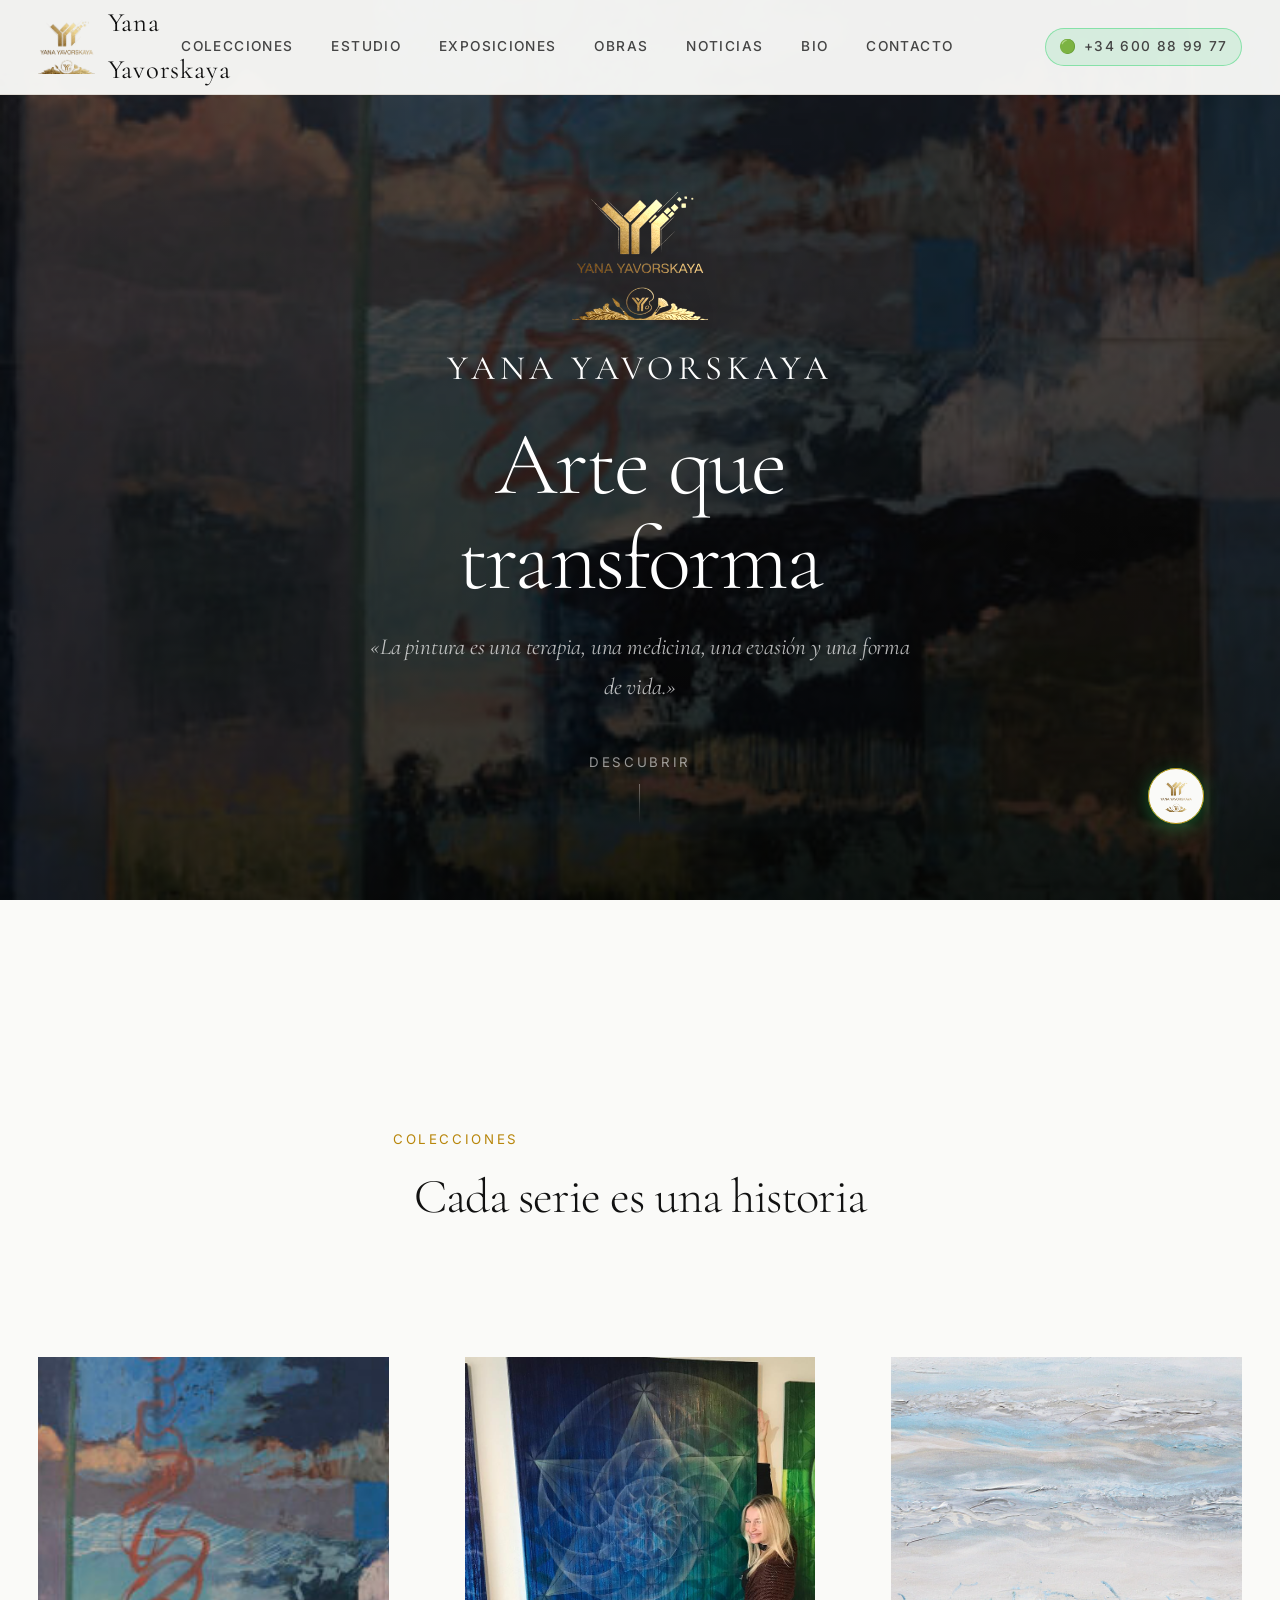
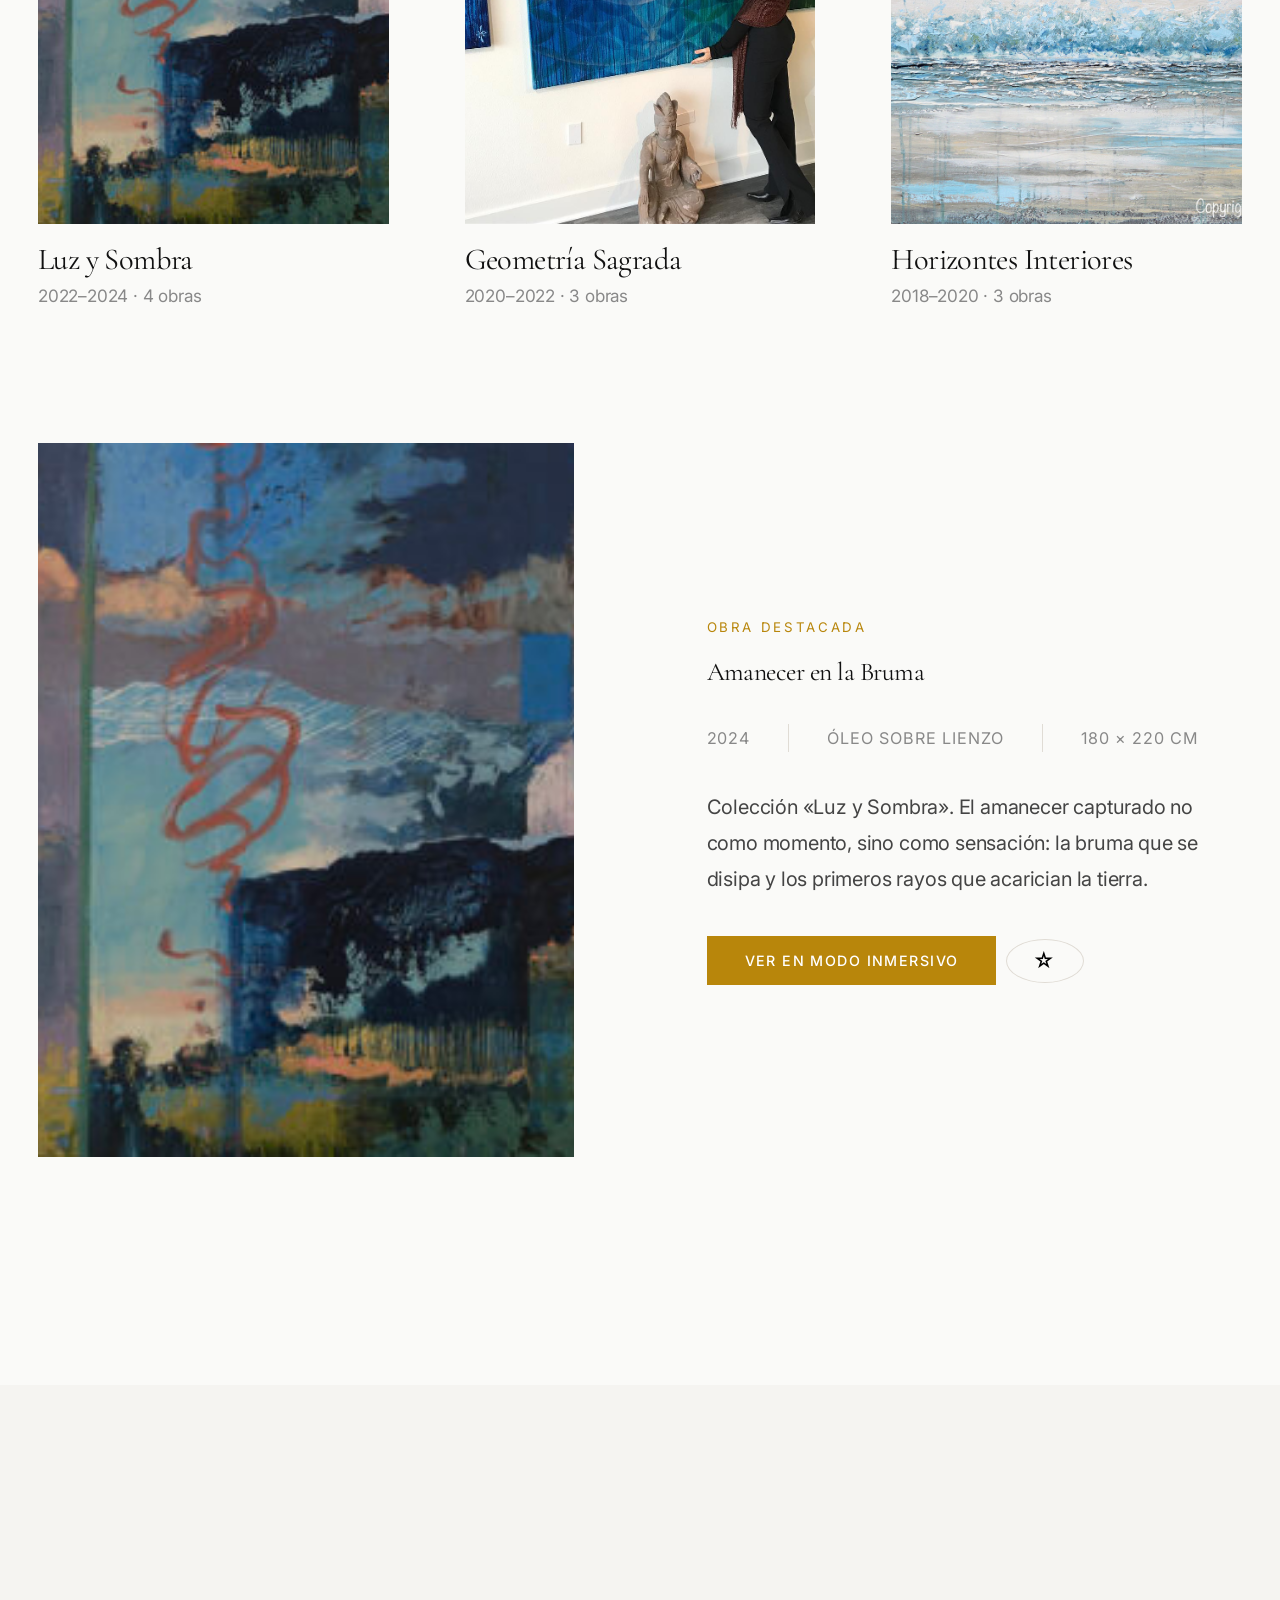
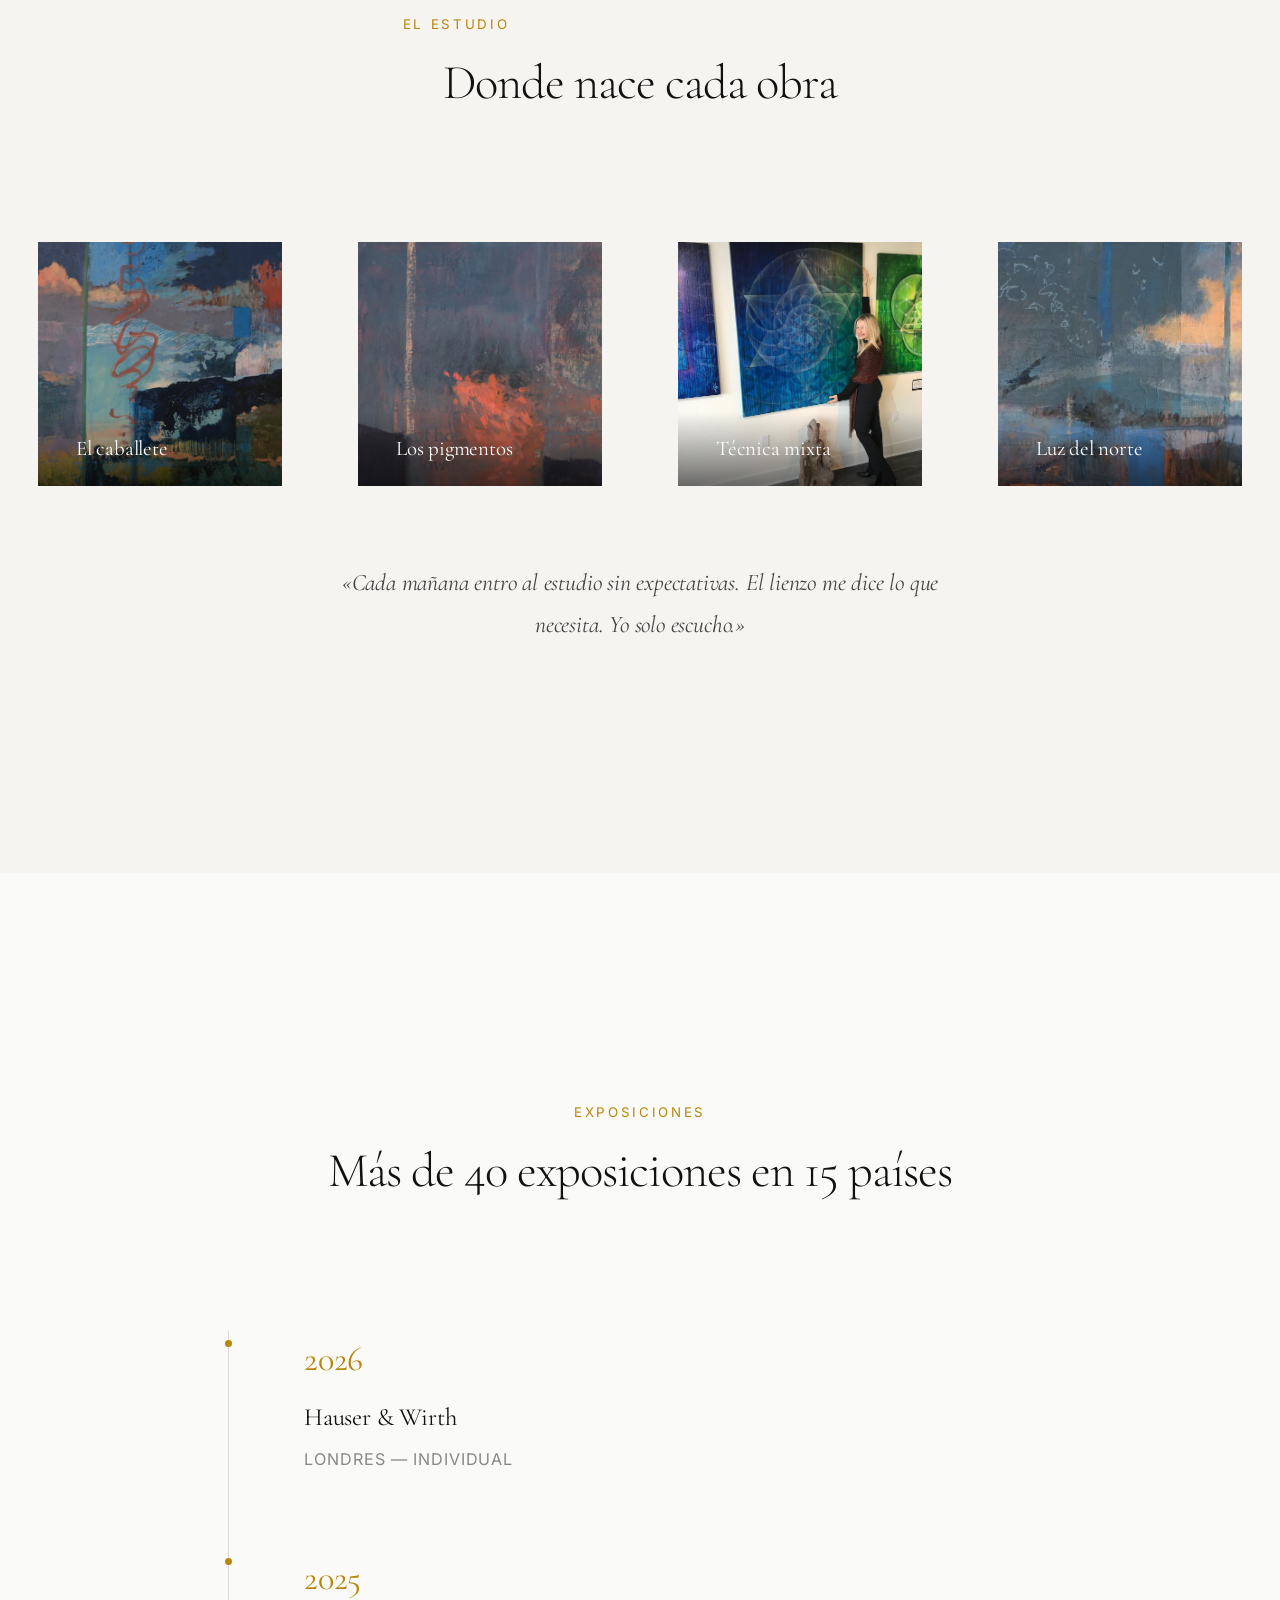
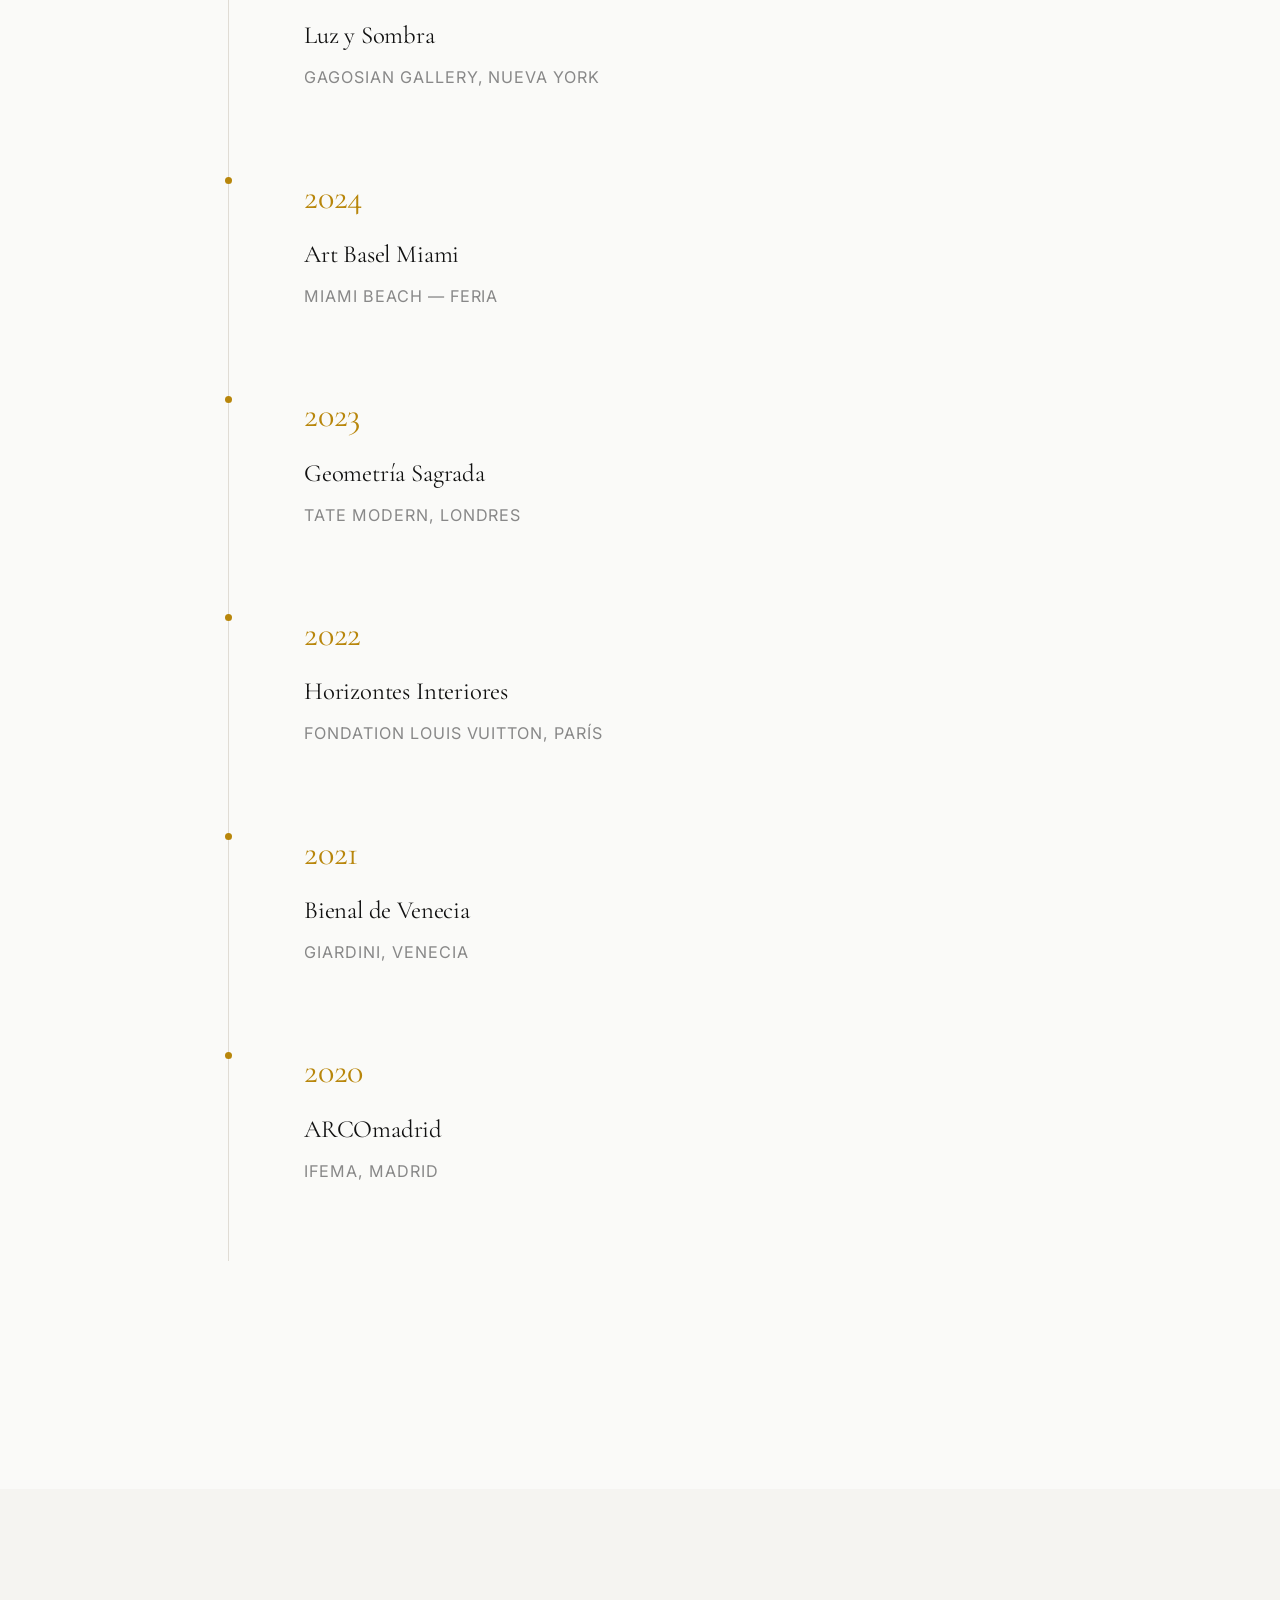
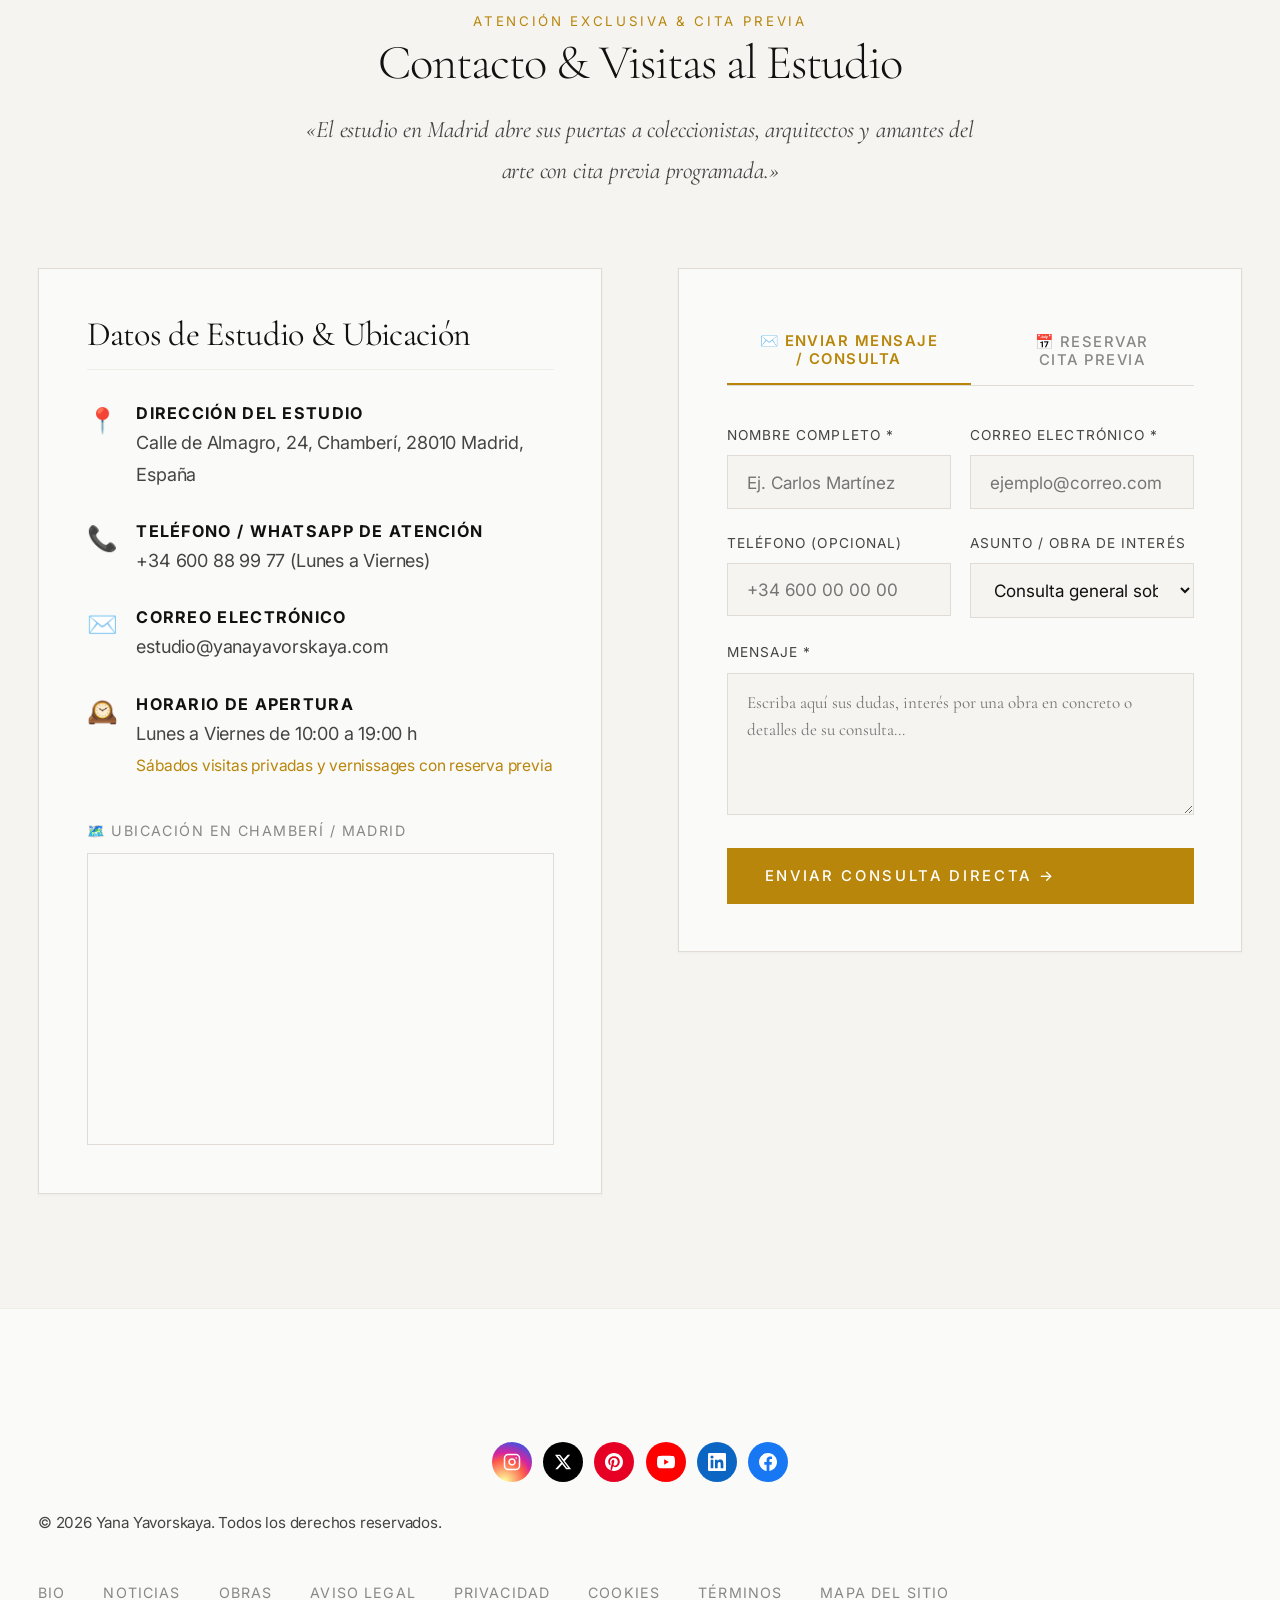
==== index.html @ c2e651f2 "fix(cirugia): solucion exacta y minima de las 6 incidencias reportadas respetando 100% el proyecto e" ====
<!DOCTYPE html>
<html lang="es">
<head>
  <meta charset="UTF-8">
  <meta name="viewport" content="width=device-width, initial-scale=1.0">
  <meta name="description" content="Yana Yavorskaya — Pintora contemporánea. Obra original, exposiciones internacionales, galería privada.">
  <meta property="og:title" content="Yana Yavorskaya — Pintura Contemporánea">
  <meta property="og:description" content="Colección de arte contemporáneo. Obras disponibles, exposiciones, consulta privada.">
  <meta property="og:type" content="website">
  <meta name="theme-color" content="#111">
  <title>Yana Yavorskaya — Pintura Contemporánea</title>
  <link rel="stylesheet" href="css/museum.css">
  <link rel="icon" href="assets/logo.png" type="image/png">
  <meta name="vercel-toolbar" content="false">
</head>
<body>

<!-- ===== NAV ===== -->
<nav class="nav" role="navigation">
  <div class="nav__inner">
    <a href="index.html" class="nav__brand">
      <img src="assets/logo.png" alt="Yana Yavorskaya" class="nav__brand-logo" width="48" height="45">
      Yana Yavorskaya
    </a>
    <button class="nav__toggle" aria-label="Menú" aria-expanded="false">
      <span></span><span></span><span></span>
    </button>
    <ul class="nav__links">
      <li><a href="index.html#colecciones" data-i18n="nav.colecciones">Colecciones</a></li>
      <li><a href="index.html#estudio" data-i18n="nav.estudio">Estudio</a></li>
      <li><a href="index.html#exposiciones" data-i18n="nav.exposiciones">Exposiciones</a></li>
      <li><a href="obras-disponibles.html" data-i18n="nav.obras">Obras</a></li>
      <li><a href="noticias.html" data-i18n="nav.noticias">Noticias</a></li>
      <li><a href="sobre-mi.html" data-i18n="nav.bio">Bio</a></li>
      <li><a href="index.html#contacto" data-i18n="nav.contacto">Contacto</a></li>
      <!-- SELECTOR DE IDIOMAS -->
      <li class="nav__item-lang" id="nav-item-lang-container" style="display: flex; align-items: center; margin: 0 0.4rem;">
        <div id="lang-switcher" class="lang-switcher"></div>
      </li>
      <!-- BOTÓN WHATSAPP -->
      <li style="display: flex; align-items: center;"><a href="https://wa.me/34600889977?text=Hola%20Yana%20Yavorskaya" target="_blank" rel="noopener" class="nav__wa-clean" title="WhatsApp directo con Yana"><span style="color:#25D366;">🟢</span> <span data-i18n="nav.wa">+34 600 88 99 77</span></a></li>
    </ul>
  </div>
</nav>

<!-- ===== HERO — Imagen grande a pantalla completa ===== -->
<section class="hero">
  <div class="hero__bg">
    <img src="assets/obras/hero-bg.jpg" alt="" aria-hidden="true" loading="eager">
  </div>
  <div class="hero__overlay"></div>
  <div class="hero__content reveal">
    <img src="assets/logo.png" alt="Yana Yavorskaya" class="hero__logo" width="518" height="482">
    <p class="hero__artist">Yana Yavorskaya</p>
    <h1 class="hero__title">Arte que<br>transforma</h1>
    <p class="hero__quote">«La pintura es una terapia, una medicina, una evasión y una forma de vida.»</p>
  </div>
  <div class="hero__scroll" aria-hidden="true">
    <span data-i18n="hero.scroll">Descubrir</span>
    <div class="hero__scroll-line"></div>
  </div>
</section>

<!-- ===== COLECCIONES — 3 tarjetas exactas ===== -->
<section id="colecciones" class="section section--light">
  <div class="container">
    <div class="section__header reveal">
      <p class="section__label" data-i18n="collections.label">Colecciones</p>
      <h2 class="section__title" data-i18n="collections.subtitle">Cada serie es una historia</h2>
    </div>
    <div class="collections-grid">

      <article class="collection-card reveal" data-museum-open data-collection="luz-y-sombra">
        <div class="collection-card__image">
          <img src="assets/obras/amanecer-bruma.jpg" alt="Luz y Sombra" loading="lazy">
        </div>
        <h3 class="collection-card__title" data-i18n="col1.title">Luz y Sombra</h3>
        <p class="collection-card__desc" data-i18n="col1.desc">2022–2024 · 4 obras</p>
      </article>

      <article class="collection-card reveal" data-museum-open data-collection="geometria-sagrada">
        <div class="collection-card__image">
          <img src="assets/obras/espiral-aurea.jpg" alt="Geometría Sagrada" loading="lazy">
        </div>
        <h3 class="collection-card__title" data-i18n="col2.title">Geometría Sagrada</h3>
        <p class="collection-card__desc" data-i18n="col2.desc">2020–2022 · 3 obras</p>
      </article>

      <article class="collection-card reveal" data-museum-open data-collection="horizontes-interiores">
        <div class="collection-card__image">
          <img src="assets/obras/memoria-horizonte.jpg" alt="Horizontes Interiores" loading="lazy">
        </div>
        <h3 class="collection-card__title" data-i18n="col3.title">Horizontes Interiores</h3>
        <p class="collection-card__desc" data-i18n="col3.desc">2018–2020 · 3 obras</p>
      </article>

    </div>

    <!-- Obra destacada -->
    <div class="artwork-detail reveal" style="margin-top: var(--spacing-xl);">
      <div class="artwork-detail__image">
        <img src="assets/obras/amanecer-bruma.jpg" alt="Amanecer en la Bruma" loading="lazy">
      </div>
      <div class="artwork-detail__info">
        <p class="section__label">Obra destacada</p>
        <h3 data-i18n="featured.title">Amanecer en la Bruma</h3>
        <div class="artwork-detail__meta">
          <span>2024</span><span>Óleo sobre lienzo</span><span>180 × 220 cm</span>
        </div>
        <p class="artwork-detail__desc">Colección «Luz y Sombra». El amanecer capturado no como momento, sino como sensación: la bruma que se disipa y los primeros rayos que acarician la tierra.</p>
        <div style="display:flex;gap:0.5rem;align-items:center;">
          <button class="btn btn--primary" data-museum-open data-collection="luz-y-sombra" data-obra-index="0">Ver en modo inmersivo</button>
          <button class="btn btn--favorite" data-obra-id="obra-1" aria-label="Añadir a favoritos">☆</button>
        </div>
      </div>
    </div>
  </div>
</section>

<!-- ===== ESTUDIO ===== -->
<section id="estudio" class="section section--alt">
  <div class="container">
    <div class="section__header reveal">
      <p class="section__label" data-i18n="studio.label">El Estudio</p>
      <h2 class="section__title" data-i18n="studio.subtitle">Donde nace cada obra</h2>
    </div>
    <div class="studio-grid">
      <div class="studio-card reveal"><img src="assets/obras/hero-bg.jpg" alt="" loading="lazy"><div class="studio-card__caption">El caballete</div></div>
      <div class="studio-card reveal"><img src="assets/obras/interludio.jpg" alt="" loading="lazy"><div class="studio-card__caption">Los pigmentos</div></div>
      <div class="studio-card reveal"><img src="assets/obras/espiral-aurea.jpg" alt="" loading="lazy"><div class="studio-card__caption">Técnica mixta</div></div>
      <div class="studio-card reveal"><img src="assets/obras/ultimo-rayo.jpg" alt="" loading="lazy"><div class="studio-card__caption">Luz del norte</div></div>
    </div>
    <p class="reveal" style="text-align:center;max-width:650px;margin:var(--spacing-lg) auto 0;font-family:var(--serif);font-style:italic;font-size:1.25rem;color:var(--text-secondary);" data-i18n="studio.quote">«Cada mañana entro al estudio sin expectativas. El lienzo me dice lo que necesita. Yo solo escucho.»</p>
  </div>
</section>

<!-- ===== EXPOSICIONES ===== -->
<section id="exposiciones" class="section section--light">
  <div class="container container-narrow">
    <div class="section__header reveal">
      <p class="section__label" data-i18n="exhibitions.label">Exposiciones</p>
      <h2 class="section__title">Más de 40 exposiciones en 15 países</h2>
    </div>
    <div class="timeline reveal">
      <div class="timeline__item"><div class="timeline__year">2026</div><div class="timeline__title">Hauser & Wirth</div><div class="timeline__place">Londres — Individual</div></div>
      <div class="timeline__item"><div class="timeline__year">2025</div><div class="timeline__title">Luz y Sombra</div><div class="timeline__place">Gagosian Gallery, Nueva York</div></div>
      <div class="timeline__item"><div class="timeline__year">2024</div><div class="timeline__title">Art Basel Miami</div><div class="timeline__place">Miami Beach — Feria</div></div>
      <div class="timeline__item"><div class="timeline__year">2023</div><div class="timeline__title">Geometría Sagrada</div><div class="timeline__place">Tate Modern, Londres</div></div>
      <div class="timeline__item"><div class="timeline__year">2022</div><div class="timeline__title">Horizontes Interiores</div><div class="timeline__place">Fondation Louis Vuitton, París</div></div>
      <div class="timeline__item"><div class="timeline__year">2021</div><div class="timeline__title">Bienal de Venecia</div><div class="timeline__place">Giardini, Venecia</div></div>
      <div class="timeline__item"><div class="timeline__year">2020</div><div class="timeline__title">ARCOmadrid</div><div class="timeline__place">IFEMA, Madrid</div></div>
    </div>
  </div>
</section>

<!-- ===== CONTACTO & CITAS PRIVADAS ===== -->
<section id="contacto" class="section section--alt" style="padding: 6rem 0;">
  <div class="container">
    <div style="text-align: center; margin-bottom: 4rem;">
      <span class="section__label" data-i18n="contact.label">Atención Exclusiva & Cita Previa</span>
      <h2 class="section__title" data-i18n="contact.title">Contacto & Visitas al Estudio</h2>
      <p style="margin: 0 auto; max-width: 680px; font-family: var(--serif); font-style: italic; font-size: 1.25rem; color: var(--text-secondary);">«El estudio en Madrid abre sus puertas a coleccionistas, arquitectos y amantes del arte con cita previa programada.»</p>
    </div>

    <div style="display: grid; grid-template-columns: repeat(auto-fit, minmax(320px, 1fr)); gap: 4rem; align-items: start;">
      
      <!-- Columna Izquierda: Datos, Dirección, Teléfono, Horario & Mapa -->
      <div style="background: var(--bg); padding: 2.5rem; border: 1px solid var(--border); box-shadow: var(--shadow-sm);">
        <h3 style="font-family: var(--serif); font-size: 1.8rem; margin-bottom: 1.5rem; border-bottom: 1px solid var(--border-light); padding-bottom: 0.8rem;">Datos de Estudio & Ubicación</h3>
        
        <ul style="list-style: none; display: flex; flex-direction: column; gap: 1.4rem; font-size: 0.95rem; color: var(--text-secondary); margin-bottom: 2rem; padding-left: 0;">
          <li style="display: flex; gap: 1rem; align-items: flex-start;">
            <span style="font-size: 1.3rem;">📍</span>
            <div>
              <strong style="color: var(--text); display: block; font-size: 0.85rem; text-transform: uppercase; letter-spacing: 0.08em; font-family: var(--sans);">Dirección del Estudio</strong>
              Calle de Almagro, 24, Chamberí, 28010 Madrid, España
            </div>
          </li>
          <li style="display: flex; gap: 1rem; align-items: flex-start;">
            <span style="font-size: 1.3rem;">📞</span>
            <div>
              <strong style="color: var(--text); display: block; font-size: 0.85rem; text-transform: uppercase; letter-spacing: 0.08em; font-family: var(--sans);">Teléfono / WhatsApp de Atención</strong>
              +34 600 88 99 77 (Lunes a Viernes)
            </div>
          </li>
          <li style="display: flex; gap: 1rem; align-items: flex-start;">
            <span style="font-size: 1.3rem;">✉️</span>
            <div>
              <strong style="color: var(--text); display: block; font-size: 0.85rem; text-transform: uppercase; letter-spacing: 0.08em; font-family: var(--sans);">Correo Electrónico</strong>
              estudio@yanayavorskaya.com
            </div>
          </li>
          <li style="display: flex; gap: 1rem; align-items: flex-start;">
            <span style="font-size: 1.3rem;">🕰️</span>
            <div>
              <strong style="color: var(--text); display: block; font-size: 0.85rem; text-transform: uppercase; letter-spacing: 0.08em; font-family: var(--sans);">Horario de Apertura</strong>
              Lunes a Viernes de 10:00 a 19:00 h<br><span style="font-size: 0.82rem; color: var(--accent);">Sábados visitas privadas y vernissages con reserva previa</span>
            </div>
          </li>
        </ul>

        <!-- Mapa de Ubicación -->
        <div>
          <span style="font-size: 0.75rem; text-transform: uppercase; letter-spacing: 0.1em; color: var(--text-tertiary); display: block; margin-bottom: 0.5rem;">🗺️ Ubicación en Chamberí / Madrid</span>
          <div style="aspect-ratio: 16/10; overflow: hidden; border: 1px solid var(--border);">
            <iframe src="https://www.google.com/maps/embed?pb=!1m18!1m12!1m3!1d3036.8!2d-3.696!3d40.432!2m3!1f0!2f0!3f0!3m2!1i1024!2i768!4f13.1!3m3!1m2!1s0xd422883!2sCalle+de+Almagro%2C+24%2C+Chamber%C3%AD%2C+28010+Madrid!5e0!3m2!1ses!2ses!4v1700000000000!5m2!1ses!2ses" width="100%" height="100%" style="border:0; filter: grayscale(85%) contrast(110%);" allowfullscreen="" loading="lazy" referrerpolicy="no-referrer-when-downgrade"></iframe>
          </div>
        </div>
      </div>

      <!-- Columna Derecha: Sistema de Pestañas (Mensaje Directo vs Reserva Cita Previa) -->
      <div style="background: var(--bg); padding: 2.5rem; border: 1px solid var(--border); box-shadow: var(--shadow-sm);">
        <div style="display: flex; border-bottom: 1px solid var(--border); margin-bottom: 2rem; gap: 1rem;">
          <button id="tab-btn-msg" onclick="switchContactTab('msg')" style="padding: 0.8rem 1.5rem; border: none; background: none; font-family: var(--sans); font-size: 0.78rem; text-transform: uppercase; letter-spacing: 0.1em; font-weight: 600; color: var(--accent); border-bottom: 2px solid var(--accent); cursor: pointer;">✉️ Enviar Mensaje / Consulta</button>
          <button id="tab-btn-cal" onclick="switchContactTab('cal')" style="padding: 0.8rem 1.5rem; border: none; background: none; font-family: var(--sans); font-size: 0.78rem; text-transform: uppercase; letter-spacing: 0.1em; font-weight: 500; color: var(--text-tertiary); cursor: pointer;">📅 Reservar Cita Previa</button>
        </div>

        <!-- Pestaña 1: Formulario de Mensaje -->
        <div id="tab-panel-msg" style="display: block;">
          <form onsubmit="event.preventDefault(); alert('✓ Su mensaje ha sido enviado con éxito al estudio de Yana Yavorskaya. Nos pondremos en contacto en 24 horas.'); this.reset();" style="display: flex; flex-direction: column; gap: 1.2rem;">
            <div style="display: grid; grid-template-columns: repeat(auto-fit, minmax(140px, 1fr)); gap: 1rem;">
              <div>
                <label style="display: block; font-size: 0.72rem; text-transform: uppercase; letter-spacing: 0.08em; color: var(--text-secondary); margin-bottom: 0.4rem;">Nombre Completo *</label>
                <input type="text" required placeholder="Ej. Carlos Martínez" style="width: 100%; padding: 0.8rem 1rem; border: 1px solid var(--border); background: var(--bg-alt); font-size: 0.9rem; font-family: var(--sans);">
              </div>
              <div>
                <label style="display: block; font-size: 0.72rem; text-transform: uppercase; letter-spacing: 0.08em; color: var(--text-secondary); margin-bottom: 0.4rem;">Correo Electrónico *</label>
                <input type="email" required placeholder="ejemplo@correo.com" style="width: 100%; padding: 0.8rem 1rem; border: 1px solid var(--border); background: var(--bg-alt); font-size: 0.9rem; font-family: var(--sans);">
              </div>
            </div>

            <div style="display: grid; grid-template-columns: repeat(auto-fit, minmax(140px, 1fr)); gap: 1rem;">
              <div>
                <label style="display: block; font-size: 0.72rem; text-transform: uppercase; letter-spacing: 0.08em; color: var(--text-secondary); margin-bottom: 0.4rem;">Teléfono (Opcional)</label>
                <input type="tel" placeholder="+34 600 00 00 00" style="width: 100%; padding: 0.8rem 1rem; border: 1px solid var(--border); background: var(--bg-alt); font-size: 0.9rem; font-family: var(--sans);">
              </div>
              <div>
                <label style="display: block; font-size: 0.72rem; text-transform: uppercase; letter-spacing: 0.08em; color: var(--text-secondary); margin-bottom: 0.4rem;">Asunto / Obra de Interés</label>
                <select style="width: 100%; padding: 0.8rem 1rem; border: 1px solid var(--border); background: var(--bg-alt); font-size: 0.9rem; font-family: var(--sans); color: var(--text);">
                  <option value="Consulta general">Consulta general sobre el estudio</option>
                  <option value="Obras disponibles">Información de obras disponibles</option>
                  <option value="Encargo personalizado">Encargo o colección personalizada</option>
                  <option value="Prensa / Colaboración">Prensa, entrevistas o colaboración</option>
                </select>
              </div>
            </div>

            <div>
              <label style="display: block; font-size: 0.72rem; text-transform: uppercase; letter-spacing: 0.08em; color: var(--text-secondary); margin-bottom: 0.4rem;">Mensaje *</label>
              <textarea rows="4" required placeholder="Escriba aquí sus dudas, interés por una obra en concreto o detalles de su consulta..." style="width: 100%; padding: 0.8rem 1rem; border: 1px solid var(--border); background: var(--bg-alt); font-size: 0.9rem; font-family: var(--serif); line-height: 1.6;"></textarea>
            </div>

            <button type="submit" class="btn btn--primary" style="align-self: flex-start; padding: 1rem 2rem; font-size: 0.78rem; letter-spacing: 0.18em; width: 100%;">ENVIAR CONSULTA DIRECTA →</button>
          </form>
        </div>

        <!-- Pestaña 2: Calendario de Cita Previa -->
        <div id="tab-panel-cal" style="display: none;">
          <form onsubmit="event.preventDefault(); alert('¡Excelente! Su cita previa en el estudio de Calle Almagro 24 (Madrid) ha quedado reservada con éxito. Le hemos enviado la confirmación por WhatsApp y correo electrónico.'); this.reset(); switchContactTab('msg');" style="display: flex; flex-direction: column; gap: 1.2rem;">
            <div>
              <label style="display: block; font-size: 0.72rem; text-transform: uppercase; letter-spacing: 0.08em; color: var(--text-secondary); margin-bottom: 0.4rem;">Motivo de la Visita *</label>
              <select required style="width: 100%; padding: 0.8rem 1rem; border: 1px solid var(--border); background: var(--bg-alt); font-size: 0.9rem; font-family: var(--sans);">
                <option value="Contemplar obras en persona">Contemplación privada de obras disponibles</option>
                <option value="Asesoramiento interiorismo">Asesoramiento para colecciones y proyectos de interiorismo</option>
                <option value="Recogida de obra">Recogida de obra o certificado en taller</option>
              </select>
            </div>

            <!-- Calendario Interactivo -->
            <div>
              <label style="display: block; font-size: 0.72rem; text-transform: uppercase; letter-spacing: 0.08em; color: var(--text-secondary); margin-bottom: 0.6rem;">Seleccionar Fecha de Visita (Julio / Agosto 2026) *</label>
              <div style="display: grid; grid-template-columns: repeat(5, 1fr); gap: 0.5rem; text-align: center; font-size: 0.8rem; font-family: var(--sans);">
                <button type="button" onclick="selectCalDate(this, 'Lun 13 Jul')" class="cal-day-btn" style="padding: 0.6rem; border: 1px solid var(--accent); background: var(--accent); color: #fff;"><strong>Lun 13</strong><br><span style="font-size:0.68rem; color:inherit;">Julio</span></button>
                <button type="button" onclick="selectCalDate(this, 'Mar 14 Jul')" class="cal-day-btn" style="padding: 0.6rem; border: 1px solid var(--border); background: var(--bg-alt);"><strong>Mar 14</strong><br><span style="font-size:0.68rem; color:var(--text-tertiary);">Julio</span></button>
                <button type="button" onclick="selectCalDate(this, 'Mié 15 Jul')" class="cal-day-btn" style="padding: 0.6rem; border: 1px solid var(--border); background: var(--bg-alt);"><strong>Mié 15</strong><br><span style="font-size:0.68rem; color:var(--text-tertiary);">Julio</span></button>
                <button type="button" onclick="selectCalDate(this, 'Jue 16 Jul')" class="cal-day-btn" style="padding: 0.6rem; border: 1px solid var(--border); background: var(--bg-alt);"><strong>Jue 16</strong><br><span style="font-size:0.68rem; color:var(--text-tertiary);">Julio</span></button>
                <button type="button" onclick="selectCalDate(this, 'Vie 17 Jul')" class="cal-day-btn" style="padding: 0.6rem; border: 1px solid var(--border); background: var(--bg-alt);"><strong>Vie 17</strong><br><span style="font-size:0.68rem; color:var(--text-tertiary);">Julio</span></button>
                <button type="button" onclick="selectCalDate(this, 'Lun 20 Jul')" class="cal-day-btn" style="padding: 0.6rem; border: 1px solid var(--border); background: var(--bg-alt);"><strong>Lun 20</strong><br><span style="font-size:0.68rem; color:var(--text-tertiary);">Julio</span></button>
                <button type="button" onclick="selectCalDate(this, 'Mar 21 Jul')" class="cal-day-btn" style="padding: 0.6rem; border: 1px solid var(--border); background: var(--bg-alt);"><strong>Mar 21</strong><br><span style="font-size:0.68rem; color:var(--text-tertiary);">Julio</span></button>
                <button type="button" onclick="selectCalDate(this, 'Mié 22 Jul')" class="cal-day-btn" style="padding: 0.6rem; border: 1px solid var(--border); background: var(--bg-alt);"><strong>Mié 22</strong><br><span style="font-size:0.68rem; color:var(--text-tertiary);">Julio</span></button>
                <button type="button" onclick="selectCalDate(this, 'Jue 23 Jul')" class="cal-day-btn" style="padding: 0.6rem; border: 1px solid var(--border); background: var(--bg-alt);"><strong>Jue 23</strong><br><span style="font-size:0.68rem; color:var(--text-tertiary);">Julio</span></button>
                <button type="button" onclick="selectCalDate(this, 'Vie 24 Jul')" class="cal-day-btn" style="padding: 0.6rem; border: 1px solid var(--border); background: var(--bg-alt);"><strong>Vie 24</strong><br><span style="font-size:0.68rem; color:var(--text-tertiary);">Julio</span></button>
              </div>
              <input type="hidden" id="cal-selected-date" name="fecha_reserva" required value="Lun 13 Jul">
            </div>

            <!-- Selector de Hora -->
            <div>
              <label style="display: block; font-size: 0.72rem; text-transform: uppercase; letter-spacing: 0.08em; color: var(--text-secondary); margin-bottom: 0.6rem;">Seleccionar Franja Horaria *</label>
              <div style="display: grid; grid-template-columns: repeat(4, 1fr); gap: 0.5rem; text-align: center; font-size: 0.8rem; font-family: var(--sans);">
                <button type="button" onclick="selectCalTime(this, '11:00 h')" class="cal-time-btn" style="padding: 0.6rem; border: 1px solid var(--accent); background: var(--accent); color: #fff; font-weight: 600;">11:00 h</button>
                <button type="button" onclick="selectCalTime(this, '12:30 h')" class="cal-time-btn" style="padding: 0.6rem; border: 1px solid var(--border); background: var(--bg-alt);">12:30 h</button>
                <button type="button" onclick="selectCalTime(this, '16:30 h')" class="cal-time-btn" style="padding: 0.6rem; border: 1px solid var(--border); background: var(--bg-alt);">16:30 h</button>
                <button type="button" onclick="selectCalTime(this, '18:00 h')" class="cal-time-btn" style="padding: 0.6rem; border: 1px solid var(--border); background: var(--bg-alt);">18:00 h</button>
              </div>
              <input type="hidden" id="cal-selected-time" name="hora_reserva" required value="11:00 h">
            </div>

            <div style="display: grid; grid-template-columns: repeat(auto-fit, minmax(140px, 1fr)); gap: 1rem; margin-top: 0.4rem;">
              <div>
                <label style="display: block; font-size: 0.72rem; text-transform: uppercase; letter-spacing: 0.08em; color: var(--text-secondary); margin-bottom: 0.4rem;">Su Nombre *</label>
                <input type="text" required placeholder="Nombre y apellidos" style="width: 100%; padding: 0.8rem 1rem; border: 1px solid var(--border); background: var(--bg-alt); font-size: 0.9rem; font-family: var(--sans);">
              </div>
              <div>
                <label style="display: block; font-size: 0.72rem; text-transform: uppercase; letter-spacing: 0.08em; color: var(--text-secondary); margin-bottom: 0.4rem;">Teléfono / WhatsApp *</label>
                <input type="tel" required placeholder="+34 600 00 00 00" style="width: 100%; padding: 0.8rem 1rem; border: 1px solid var(--border); background: var(--bg-alt); font-size: 0.9rem; font-family: var(--sans);">
              </div>
            </div>

            <button type="submit" class="btn btn--primary" style="align-self: flex-start; padding: 1rem 2rem; font-size: 0.78rem; letter-spacing: 0.18em; width: 100%;">RESERVAR Y CONFIRMAR CITA PREVIA →</button>
          </form>
        </div>

      </div>

    </div>
  </div>
</section>
<script>
function switchContactTab(tab) {
  var pMsg = document.getElementById('tab-panel-msg');
  var pCal = document.getElementById('tab-panel-cal');
  var bMsg = document.getElementById('tab-btn-msg');
  var bCal = document.getElementById('tab-btn-cal');
  if (tab === 'msg') {
    if(pMsg) pMsg.style.display = 'block'; if(pCal) pCal.style.display = 'none';
    if(bMsg) { bMsg.style.color = 'var(--accent)'; bMsg.style.borderBottom = '2px solid var(--accent)'; bMsg.style.fontWeight = '600'; }
    if(bCal) { bCal.style.color = 'var(--text-tertiary)'; bCal.style.borderBottom = 'none'; bCal.style.fontWeight = '500'; }
  } else {
    if(pMsg) pMsg.style.display = 'none'; if(pCal) pCal.style.display = 'block';
    if(bCal) { bCal.style.color = 'var(--accent)'; bCal.style.borderBottom = '2px solid var(--accent)'; bCal.style.fontWeight = '600'; }
    if(bMsg) { bMsg.style.color = 'var(--text-tertiary)'; bMsg.style.borderBottom = 'none'; bMsg.style.fontWeight = '500'; }
  }
}
function selectCalDate(btn, dateStr) {
  document.querySelectorAll('.cal-day-btn').forEach(function(b){ b.style.borderColor = 'var(--border)'; b.style.background = 'var(--bg-alt)'; b.style.color = 'var(--text)'; });
  btn.style.borderColor = 'var(--accent)'; btn.style.background = 'var(--accent)'; btn.style.color = '#fff';
  var idEl = document.getElementById('cal-selected-date'); if(idEl) idEl.value = dateStr;
}
function selectCalTime(btn, timeStr) {
  document.querySelectorAll('.cal-time-btn').forEach(function(b){ b.style.borderColor = 'var(--border)'; b.style.background = 'var(--bg-alt)'; b.style.color = 'var(--text)'; });
  btn.style.borderColor = 'var(--accent)'; btn.style.background = 'var(--accent)'; btn.style.color = '#fff';
  var idEl = document.getElementById('cal-selected-time'); if(idEl) idEl.value = timeStr;
}
</script>

<script>
function switchContactTab(tab) {
  var pMsg = document.getElementById('tab-panel-msg');
  var pCal = document.getElementById('tab-panel-cal');
  var bMsg = document.getElementById('tab-btn-msg');
  var bCal = document.getElementById('tab-btn-cal');
  if (tab === 'msg') {
    pMsg.style.display = 'block'; pCal.style.display = 'none';
    bMsg.style.color = 'var(--accent)'; bMsg.style.borderBottom = '2px solid var(--accent)'; bMsg.style.fontWeight = '600';
    bCal.style.color = 'var(--text-tertiary)'; bCal.style.borderBottom = 'none'; bCal.style.fontWeight = '500';
  } else {
    pMsg.style.display = 'none'; pCal.style.display = 'block';
    bCal.style.color = 'var(--accent)'; bCal.style.borderBottom = '2px solid var(--accent)'; bCal.style.fontWeight = '600';
    bMsg.style.color = 'var(--text-tertiary)'; bMsg.style.borderBottom = 'none'; bMsg.style.fontWeight = '500';
  }
}
function selectCalDate(btn, dateStr) {
  document.querySelectorAll('.cal-day-btn').forEach(function(b){ b.style.borderColor = 'var(--border)'; b.style.background = 'var(--bg-alt)'; b.style.color = 'var(--text)'; });
  btn.style.borderColor = 'var(--accent)'; btn.style.background = 'var(--accent)'; btn.style.color = '#fff';
  document.getElementById('cal-selected-date').value = dateStr;
}
function selectCalTime(btn, timeStr) {
  document.querySelectorAll('.cal-time-btn').forEach(function(b){ b.style.borderColor = 'var(--border)'; b.style.background = 'var(--bg-alt)'; b.style.color = 'var(--text)'; });
  btn.style.borderColor = 'var(--accent)'; btn.style.background = 'var(--accent)'; btn.style.color = '#fff';
  document.getElementById('cal-selected-time').value = timeStr;
}
</script>


<!-- ===== FOOTER con redes sociales SVG ===== -->
<footer class="footer"><div class="container">
  <div class="footer__social">
    <a href="https://instagram.com/yanayavorskaya" class="soc-icon soc-ig" target="_blank" rel="noopener" aria-label="Instagram"><svg viewBox="0 0 24 24" fill="none" stroke="currentColor" stroke-width="2" stroke-linecap="round" stroke-linejoin="round"><rect x="2" y="2" width="20" height="20" rx="5" ry="5"/><path d="M16 11.37A4 4 0 1 1 12.63 8 4 4 0 0 1 16 11.37z"/><line x1="17.5" y1="6.5" x2="17.51" y2="6.5"/></svg></a>
    <a href="https://x.com/yanayavorskaya" class="soc-icon soc-x" target="_blank" rel="noopener" aria-label="X"><svg viewBox="0 0 24 24"><path d="M18.244 2.25h3.308l-7.227 8.26 8.502 11.24H16.17l-5.214-6.817L4.99 21.75H1.68l7.73-8.835L1.254 2.25H8.08l4.713 6.231zm-1.161 17.52h1.833L7.084 4.126H5.117z"/></svg></a>
    <a href="https://pinterest.com/yanayavorskaya" class="soc-icon soc-pin" target="_blank" rel="noopener" aria-label="Pinterest"><svg viewBox="0 0 24 24"><path d="M12 0C5.373 0 0 5.372 0 12c0 5.084 3.163 9.426 7.627 11.174-.105-.949-.2-2.405.042-3.441.218-.937 1.407-5.965 1.407-5.965s-.359-.719-.359-1.782c0-1.668.967-2.914 2.171-2.914 1.023 0 1.518.769 1.518 1.69 0 1.029-.655 2.568-.994 3.995-.283 1.194.599 2.169 1.777 2.169 2.133 0 3.772-2.249 3.772-5.495 0-2.873-2.064-4.882-5.012-4.882-3.414 0-5.418 2.561-5.418 5.207 0 1.031.397 2.138.893 2.738.098.119.112.224.083.345l-.333 1.36c-.053.22-.174.267-.402.161-1.499-.698-2.436-2.889-2.436-4.649 0-3.785 2.75-7.262 7.929-7.262 4.163 0 7.398 2.967 7.398 6.931 0 4.136-2.607 7.464-6.227 7.464-1.216 0-2.359-.632-2.75-1.378l-.748 2.853c-.271 1.043-1.002 2.35-1.492 3.146C9.57 23.812 10.763 24 12 24c6.627 0 12-5.373 12-12 0-6.628-5.373-12-12-12z"/></svg></a>
    <a href="https://youtube.com/@yanayavorskaya" class="soc-icon soc-yt" target="_blank" rel="noopener" aria-label="YouTube"><svg viewBox="0 0 24 24"><path d="M23.498 6.186a3.016 3.016 0 00-2.122-2.136C19.505 3.545 12 3.545 12 3.545s-7.505 0-9.377.505A3.017 3.017 0 00.502 6.186C0 8.07 0 12 0 12s0 3.93.502 5.814a3.016 3.016 0 002.122 2.136c1.871.505 9.376.505 9.376.505s7.505 0 9.377-.505a3.015 3.015 0 002.122-2.136C24 15.93 24 12 24 12s0-3.93-.502-5.814zM9.545 15.568V8.432L15.818 12l-6.273 3.568z"/></svg></a>
    <a href="https://linkedin.com/in/yanayavorskaya" class="soc-icon soc-li" target="_blank" rel="noopener" aria-label="LinkedIn"><svg viewBox="0 0 24 24"><path d="M20.447 20.452h-3.554v-5.569c0-1.328-.027-3.037-1.852-3.037-1.853 0-2.136 1.445-2.136 2.939v5.667H9.351V9h3.414v1.561h.046c.477-.9 1.637-1.85 3.37-1.85 3.601 0 4.267 2.37 4.267 5.455v6.286zM5.337 7.433a2.062 2.062 0 01-2.063-2.065 2.064 2.064 0 112.063 2.065zm1.782 13.019H3.555V9h3.564v11.452zM22.225 0H1.771C.792 0 0 .774 0 1.729v20.542C0 23.227.792 24 1.771 24h20.451C23.2 24 24 23.227 24 22.271V1.729C24 .774 23.2 0 22.222 0h.003z"/></svg></a>
    <a href="https://facebook.com/yanayavorskaya" class="soc-icon soc-fb" target="_blank" rel="noopener" aria-label="Facebook"><svg viewBox="0 0 24 24"><path d="M24 12.073c0-6.627-5.373-12-12-12s-12 5.373-12 12c0 5.99 4.388 10.954 10.125 11.854v-8.385H7.078v-3.47h3.047V9.43c0-3.007 1.792-4.669 4.533-4.669 1.312 0 2.686.235 2.686.235v2.953H15.83c-1.491 0-1.956.925-1.956 1.874v2.25h3.328l-.532 3.47h-2.796v8.385C19.612 23.027 24 18.062 24 12.073z"/></svg></a>
  </div>
  <div class="footer__inner">
    <p class="footer__copy" data-i18n="footer.copy">© 2026 Yana Yavorskaya. Todos los derechos reservados.</p>
    <ul class="footer__links">
      <li><a href="sobre-mi.html" data-i18n="footer.bio">Bio</a></li>
      <li><a href="noticias.html" data-i18n="footer.noticias">Noticias</a></li>
      <li><a href="obras-disponibles.html" data-i18n="footer.obras">Obras</a></li>
      <li><a href="legal/aviso-legal.html" data-i18n="footer.legal">Aviso Legal</a></li>
      <li><a href="legal/privacidad.html" data-i18n="footer.privacy">Privacidad</a></li>
      <li><a href="legal/cookies.html" data-i18n="footer.cookies">Cookies</a></li>
      <li><a href="legal/terminos.html" data-i18n="footer.terms">Términos</a></li>
      <li><a href="#" onclick="openSitemap(event)" data-i18n="footer.sitemap">Mapa del sitio</a></li>
    </ul>
  </div>
</div></footer>

<!-- ===== MODO MUSEO ===== -->
<div class="museum-mode" role="dialog" aria-hidden="true">
  <button class="museum-mode__close" aria-label="Cerrar">✕</button>
  <div class="museum-mode__artwork"></div>
  <div class="museum-mode__nav">
    <button class="museum-mode__prev" aria-label="Anterior">←</button>
    <span class="museum-mode__counter">1 / 10</span>
    <button class="museum-mode__next" aria-label="Siguiente">→</button>
  </div>
</div>

<!-- ===== CHAT — izquierda abajo ===== -->
<div class="chat-assistant">
  <button class="chat-assistant__trigger" id="chat-trigger" aria-label="Abrir chat">
    <img src="assets/logo.png" alt="" width="34" height="34">
  </button>
</div>
<div class="chat-panel" id="chat-panel" role="dialog" aria-hidden="true">
  <div class="chat-panel__header">
    <img src="assets/logo.png" alt="" width="36" height="36">
    <div class="chat-panel__header-info"><div class="chat-panel__header-name">Yana Yavorskaya</div><div class="chat-panel__header-status">Estudio</div></div>
    <button class="chat-panel__close" id="chat-close" aria-label="Cerrar chat">✕</button>
  </div>
  <div class="chat-panel__messages" id="chat-messages"></div>
  <div class="chat-panel__quick-replies" id="chat-quick">
    <button class="chat-panel__quick-reply" data-msg="Háblame de la colección Luz y Sombra">Luz y Sombra</button>
    <button class="chat-panel__quick-reply" data-msg="¿Hay obras disponibles?">Disponibilidad</button>
    <button class="chat-panel__quick-reply" data-msg="¿Qué técnica utilizas?">Técnica</button>
    <button class="chat-panel__quick-reply" data-msg="Cuéntame sobre las exposiciones">Exposiciones</button>
  </div>
  <div class="chat-panel__input-area">
    <input type="text" id="chat-input" placeholder="Escribe tu pregunta…">
    <button id="chat-send">Enviar</button>
  </div>
</div>

<!-- ===== WHATSAPP — derecha abajo ===== -->
<a href="https://wa.me/34600000000" class="whatsapp-btn" target="_blank" rel="noopener" aria-label="WhatsApp">
  <svg viewBox="0 0 24 24" fill="currentColor"><path d="M17.472 14.382c-.297-.149-1.758-.867-2.03-.967-.273-.099-.471-.148-.67.15-.197.297-.767.966-.94 1.164-.173.199-.347.223-.644.075-.297-.15-1.255-.463-2.39-1.475-.883-.788-1.48-1.761-1.653-2.059-.173-.297-.018-.458.13-.606.134-.133.298-.347.446-.52.149-.174.198-.298.298-.497.099-.198.05-.371-.025-.52-.075-.149-.669-1.612-.916-2.207-.242-.579-.487-.5-.669-.51-.173-.008-.371-.01-.57-.01-.198 0-.52.074-.792.372-.272.297-1.04 1.016-1.04 2.479 0 1.462 1.065 2.875 1.213 3.074.149.198 2.096 3.2 5.077 4.487.709.306 1.262.489 1.694.625.712.227 1.36.195 1.871.118.571-.085 1.758-.719 2.006-1.413.248-.694.248-1.289.173-1.413-.074-.124-.272-.198-.57-.347m-5.421 7.403h-.004a9.87 9.87 0 01-5.031-1.378l-.361-.214-3.741.982.998-3.648-.235-.374a9.86 9.86 0 01-1.51-5.26c.001-5.45 4.436-9.884 9.888-9.884 2.64 0 5.122 1.03 6.988 2.898a9.825 9.825 0 012.893 6.994c-.003 5.45-4.437 9.884-9.885 9.884m8.413-18.297A11.815 11.815 0 0012.05 0C5.495 0 .16 5.335.157 11.892c0 2.096.547 4.142 1.588 5.945L.057 24l6.305-1.654a11.882 11.882 0 005.683 1.448h.005c6.554 0 11.89-5.335 11.893-11.893a11.821 11.821 0 00-3.48-8.413z"/></svg>
</a>

<!-- ===== SCROLL UP — derecha, encima de WhatsApp ===== -->
<button class="scroll-up" id="scroll-up" aria-label="Volver arriba">
  <svg viewBox="0 0 24 24" stroke-width="2"><path d="M18 15l-6-6-6 6"/></svg>
</button>

<script src="js/db.js"></script>
<script src="js/i18n.js"></script>
<script src="js/museum.js"></script>
<!-- ===== MAPA DEL SITIO MODAL ===== -->
<div class="shop-modal" id="sitemap-modal" role="dialog" aria-hidden="true">
  <div class="shop-modal__inner" style="max-width: 780px;">
    <button class="shop-modal__close" onclick="closeSitemap()" aria-label="Cerrar">✕</button>
    <div class="invitation__crest">✦</div>
    <h3 class="shop-modal__title" style="margin-bottom: 1.5rem; text-align: center;">Mapa del sitio</h3>
    <div style="display:grid; grid-template-columns: repeat(auto-fit, minmax(210px, 1fr)); gap: 2rem; text-align: left; font-family: var(--sans); font-size: 0.88rem;">
      <div>
        <strong style="font-family: var(--serif); font-size: 1.15rem; color: var(--accent); display:block; margin-bottom: 0.6rem; border-bottom: 1px solid var(--border-light); padding-bottom: 0.3rem;">Galería & Obras</strong>
        <ul style="list-style: none; display: flex; flex-direction: column; gap: 0.5rem; padding-left: 0;">
          <li><a href="obras-disponibles.html" style="color: var(--text);">Catálogo Completo</a></li>
          <li><a href="index.html#colecciones" style="color: var(--text-secondary);">Luz y Sombra</a></li>
          <li><a href="index.html#colecciones" style="color: var(--text-secondary);">Geometría Sagrada</a></li>
          <li><a href="index.html#colecciones" style="color: var(--text-secondary);">Horizontes Interiores</a></li>
        </ul>
      </div>
      <div>
        <strong style="font-family: var(--serif); font-size: 1.15rem; color: var(--accent); display:block; margin-bottom: 0.6rem; border-bottom: 1px solid var(--border-light); padding-bottom: 0.3rem;">Estudio & Ensayos</strong>
        <ul style="list-style: none; display: flex; flex-direction: column; gap: 0.5rem; padding-left: 0;">
          <li><a href="sobre-mi.html" style="color: var(--text);">Biografía & Filosofía</a></li>
          <li><a href="index.html#estudio" style="color: var(--text-secondary);">El Estudio en Madrid</a></li>
          <li><a href="noticias.html" style="color: var(--text);">Noticias del Estudio</a></li>
          <li><a href="index.html#exposiciones" style="color: var(--text-secondary);">Exposiciones Internacionales</a></li>
        </ul>
      </div>
      <div>
        <strong style="font-family: var(--serif); font-size: 1.15rem; color: var(--accent); display:block; margin-bottom: 0.6rem; border-bottom: 1px solid var(--border-light); padding-bottom: 0.3rem;">Contacto & Legal</strong>
        <ul style="list-style: none; display: flex; flex-direction: column; gap: 0.5rem; padding-left: 0;">
          <li><a href="index.html#contacto" style="color: var(--text);">Citas Privadas & Contacto</a></li>
          <li><a href="legal/aviso-legal.html" style="color: var(--text-secondary);">Aviso Legal</a></li>
          <li><a href="legal/privacidad.html" style="color: var(--text-secondary);">Privacidad</a></li>
          <li><a href="legal/cookies.html" style="color: var(--text-secondary);">Cookies</a></li>
          <li><a href="legal/terminos.html" style="color: var(--text-secondary);">Términos de Uso</a></li>
        </ul>
      </div>
    </div>
  </div>
</div>
<script>
function openSitemap(e) { if(e) e.preventDefault(); var sm = document.getElementById('sitemap-modal'); if(sm) { sm.classList.add('is-open'); sm.setAttribute('aria-hidden','false'); } }
function closeSitemap() { var sm = document.getElementById('sitemap-modal'); if(sm) { sm.classList.remove('is-open'); sm.setAttribute('aria-hidden','true'); } }
</script>

</body>
</html>
---- css/museum.css ----
/* ============================================================
   YANA YAVORSKAYA — Estilos
   Filosofía: la obra es la protagonista.
   ============================================================ */

@import url('https://fonts.googleapis.com/css2?family=Cormorant+Garamond:ital,wght@0,300;0,400;0,500;0,600;0,700;1,300;1,400;1,500&family=Inter:wght@300;400;500;600;700&display=swap');

:root {
  --bg: #fafaf8; --bg-alt: #f5f4f1; --text: #111; --text-secondary: #444; --text-tertiary: #888;
  --accent: #B8860B; --accent-subtle: rgba(184,134,11,0.12);
  --border: #e0dcd5; --border-light: #f0ede7;
  --shadow-sm: 0 1px 3px rgba(0,0,0,0.04); --shadow-md: 0 4px 20px rgba(0,0,0,0.06); --shadow-lg: 0 20px 60px rgba(0,0,0,0.08);
  --serif: 'Cormorant Garamond','Times New Roman',serif;
  --sans: 'Inter',-apple-system,BlinkMacSystemFont,sans-serif;
  --spacing-xs: 0.5rem; --spacing-sm: 1rem; --spacing-md: 2rem; --spacing-lg: 4rem; --spacing-xl: 7rem; --spacing-2xl: 12rem;
  --transition-slow: 0.8s cubic-bezier(0.16,1,0.3,1);
  --transition-medium: 0.5s cubic-bezier(0.16,1,0.3,1);
  --transition-fast: 0.25s cubic-bezier(0.16,1,0.3,1);
  --nav-height: 5rem;
}

*,*::before,*::after{box-sizing:border-box;margin:0;padding:0}
html{font-size:19px;scroll-behavior:smooth;-webkit-font-smoothing:antialiased}
body{font-family:var(--sans);background:var(--bg);color:var(--text);line-height:1.75;overflow-x:hidden;letter-spacing:-0.01em}

h1,h2,h3{font-family:var(--serif);font-weight:400;line-height:1.1;letter-spacing:-0.02em}
h1{font-size:clamp(2.8rem,6vw,6rem);font-weight:300}
h2{font-size:clamp(2rem,3.8vw,3.5rem);font-weight:300}
h3{font-size:clamp(1.3rem,2vw,1.8rem);font-weight:400}
p{font-size:1.05rem;color:var(--text-secondary);max-width:44rem}

a{color:inherit;text-decoration:none;transition:color var(--transition-fast)}
a:hover{color:var(--accent)}
img{display:block;max-width:100%;height:auto}

.container{width:100%;max-width:1400px;margin:0 auto;padding:0 var(--spacing-md)}
.container-narrow{max-width:900px}

/* ===== NAV ===== */
.nav{position:fixed;top:0;left:0;right:0;z-index:100;height:var(--nav-height);display:flex;align-items:center;background:rgba(250,250,248,0.96);border-bottom:1px solid var(--border);transition:background var(--transition-medium),transform var(--transition-medium);padding:0 var(--spacing-md)}
.nav--scrolled{background:rgba(250,250,248,0.98);box-shadow:0 1px 8px rgba(0,0,0,0.04)}
.nav--hidden{transform:translateY(-100%)}
.nav__inner{width:100%;max-width:1400px;margin:0 auto;display:flex;justify-content:space-between;align-items:center}
.nav__brand{display:flex;align-items:center;gap:0.65rem;font-family:var(--serif);font-size:1.4rem;font-weight:400;letter-spacing:0.03em;color:var(--text)}
.nav__brand-logo{height:2.8rem;width:auto;flex-shrink:0}
.nav__links{display:flex;gap:2rem;list-style:none}
.nav__links a{font-size:0.72rem;font-weight:500;text-transform:uppercase;letter-spacing:0.1em;color:var(--text-secondary);position:relative}
.nav__links a::after{content:'';position:absolute;bottom:-4px;left:0;width:0;height:1px;background:var(--accent);transition:width var(--transition-medium)}
.nav__links a:hover{color:var(--text)}
.nav__links a:hover::after{width:100%}
.nav__toggle{display:none;background:none;border:none;cursor:pointer;padding:0.5rem}
.nav__toggle span{display:block;width:22px;height:1.5px;background:var(--text);margin:5px 0;transition:var(--transition-fast)}

/* ===== HERO (Fullscreen Artwork) ===== */
.hero{height:100vh;height:100dvh;display:flex;align-items:center;justify-content:center;position:relative;overflow:hidden}
.hero__bg{position:absolute;inset:0}
.hero__bg img{width:100%;height:100%;object-fit:cover;filter:brightness(0.55) saturate(0.7)}
.hero__overlay{position:absolute;inset:0;background:linear-gradient(to bottom, rgba(0,0,0,0.15) 0%, rgba(0,0,0,0.35) 50%, rgba(0,0,0,0.5) 100%)}
.hero__content{position:relative;z-index:2;text-align:center;padding:var(--spacing-md)}
.hero__logo{height:clamp(5rem,10vw,9rem);width:auto;margin:0 auto var(--spacing-sm);filter:drop-shadow(0 4px 20px rgba(0,0,0,0.3)) brightness(1.2)}
.hero__artist{font-family:var(--serif);font-size:clamp(1.3rem,2.8vw,1.8rem);font-weight:400;letter-spacing:0.14em;text-transform:uppercase;color:#fff;margin-bottom:var(--spacing-sm)}
.hero__title{color:#fff;font-size:clamp(3rem,7vw,7rem);font-weight:300;line-height:1.06;margin-bottom:var(--spacing-sm)}
.hero__quote{font-family:var(--serif);font-style:italic;font-size:clamp(1.1rem,1.8vw,1.4rem);color:rgba(255,255,255,0.7);max-width:550px;margin:0 auto}
.hero__scroll{position:absolute;bottom:var(--spacing-lg);left:50%;transform:translateX(-50%);z-index:2;display:flex;flex-direction:column;align-items:center;gap:0.5rem;opacity:0.7;animation:floatDown 3s ease-in-out infinite}
.hero__scroll span{font-size:0.7rem;text-transform:uppercase;letter-spacing:0.2em;color:rgba(255,255,255,0.8)}
.hero__scroll-line{width:1px;height:40px;background:linear-gradient(to bottom,rgba(255,255,255,0.5),transparent)}
@keyframes floatDown{0%,100%{transform:translateX(-50%) translateY(0)}50%{transform:translateX(-50%) translateY(8px)}}

/* ===== SECTIONS ===== */
.section{padding:var(--spacing-2xl) 0}
.section--light{background:var(--bg)}
.section--alt{background:var(--bg-alt)}
.section__header{text-align:center;margin-bottom:var(--spacing-xl)}
.section__label{font-size:0.7rem;text-transform:uppercase;letter-spacing:0.2em;color:var(--accent);margin-bottom:var(--spacing-sm)}
.section__title{margin-bottom:var(--spacing-sm)}
.section__subtitle{font-size:1.1rem;color:var(--text-tertiary);max-width:550px;margin:0 auto}

/* ===== COLLECTIONS = 3 CARDS ===== */
.collections-grid{display:grid;grid-template-columns:repeat(3,1fr);gap:var(--spacing-lg)}
.collection-card{cursor:pointer;transition:transform var(--transition-slow)}
.collection-card:hover{transform:translateY(-5px)}
.collection-card__image{aspect-ratio:3/4;overflow:hidden;background:var(--bg-alt);position:relative;margin-bottom:var(--spacing-sm)}
.collection-card__image img{width:100%;height:100%;object-fit:cover;transition:transform var(--transition-slow)}
.collection-card:hover .collection-card__image img{transform:scale(1.04)}
.collection-card__title{font-family:var(--serif);font-size:1.6rem;font-weight:400;margin-bottom:0.2rem}
.collection-card__desc{font-size:0.9rem;color:var(--text-tertiary)}

/* ===== ARTWORK DETAIL ===== */
.artwork-detail{display:grid;grid-template-columns:1fr 1fr;gap:var(--spacing-xl);align-items:center}
.artwork-detail__image{aspect-ratio:3/4;overflow:hidden;background:var(--bg-alt)}
.artwork-detail__image img{width:100%;height:100%;object-fit:cover}
.artwork-detail__info h3{margin-bottom:var(--spacing-sm)}
.artwork-detail__meta{display:flex;gap:var(--spacing-md);margin:var(--spacing-md) 0;font-size:0.85rem;color:var(--text-tertiary);text-transform:uppercase;letter-spacing:0.06em}
.artwork-detail__meta span{padding-right:var(--spacing-md);border-right:1px solid var(--border)}
.artwork-detail__meta span:last-child{border-right:none}
.artwork-detail__desc{font-size:1.05rem;line-height:1.8;color:var(--text-secondary);margin-bottom:var(--spacing-md)}

/* ===== BUTTONS ===== */
.btn{display:inline-flex;align-items:center;gap:0.5rem;padding:0.85rem 2rem;font-size:0.75rem;font-weight:500;text-transform:uppercase;letter-spacing:0.1em;border:none;cursor:pointer;transition:all var(--transition-medium);font-family:var(--sans)}
.btn--primary{background:var(--accent);color:#fff}
.btn--primary:hover{background:#9e7208;color:#fff}
.btn--outline{background:transparent;border:1px solid var(--border);color:var(--text)}
.btn--outline:hover{border-color:var(--text);background:var(--text);color:var(--bg)}
.btn--favorite{width:44px;height:44px;border-radius:50%;border:1px solid var(--border);background:var(--bg);display:inline-flex;align-items:center;justify-content:center;cursor:pointer;transition:all var(--transition-fast);font-size:1.1rem}
.btn--favorite:hover{border-color:var(--accent)}
.btn--favorite.is-fav{background:var(--accent-subtle);border-color:var(--accent)}

/* ===== STUDIO ===== */
.studio-grid{display:grid;grid-template-columns:repeat(4,1fr);gap:var(--spacing-lg)}
.studio-card{aspect-ratio:1;position:relative;overflow:hidden;cursor:pointer;background:var(--bg-alt)}
.studio-card img{width:100%;height:100%;object-fit:cover;transition:transform var(--transition-slow)}
.studio-card:hover img{transform:scale(1.06)}
.studio-card__caption{position:absolute;bottom:0;left:0;right:0;padding:var(--spacing-sm) var(--spacing-md);background:linear-gradient(transparent,rgba(0,0,0,0.55));color:#fff;font-family:var(--serif);font-size:1.1rem}

/* ===== TIMELINE ===== */
.timeline{position:relative;padding-left:var(--spacing-lg)}
.timeline::before{content:'';position:absolute;left:0;top:0;bottom:0;width:1px;background:var(--border)}
.timeline__item{position:relative;padding-bottom:var(--spacing-lg)}
.timeline__item::before{content:'';position:absolute;left:calc(-1*var(--spacing-lg) - 3px);top:0.5rem;width:7px;height:7px;border-radius:50%;background:var(--accent)}
.timeline__year{font-family:var(--serif);font-size:1.8rem;color:var(--accent);margin-bottom:0.3rem}
.timeline__title{font-family:var(--serif);font-size:1.3rem;margin-bottom:0.3rem}
.timeline__place{font-size:0.85rem;color:var(--text-tertiary);text-transform:uppercase;letter-spacing:0.06em}

/* ===== CONTACT ===== */
.invitation{max-width:600px;margin:0 auto;text-align:center;padding:var(--spacing-xl);border:1px solid var(--border);background:var(--bg)}
.invitation__crest{font-size:2.5rem;margin-bottom:var(--spacing-md);color:var(--accent)}
.invitation__text{font-family:var(--serif);font-size:1.15rem;font-style:italic;color:var(--text-secondary);margin-bottom:var(--spacing-md)}
.invitation__form{display:flex;flex-direction:column;gap:var(--spacing-sm);margin-top:var(--spacing-md)}
.invitation__form input,.invitation__form textarea{width:100%;padding:1rem;border:1px solid var(--border);background:var(--bg);font-family:var(--sans);font-size:0.95rem;color:var(--text);transition:border-color var(--transition-fast);resize:vertical}
.invitation__form input:focus,.invitation__form textarea:focus{outline:none;border-color:var(--accent)}
.invitation__form textarea{min-height:120px}

/* ===== FOOTER ===== */
.footer{padding:var(--spacing-xl) 0 var(--spacing-lg);border-top:1px solid var(--border-light);background:var(--bg)}
.footer__inner{display:flex;justify-content:space-between;align-items:center;flex-wrap:wrap;gap:var(--spacing-md)}
.footer__links{display:flex;gap:var(--spacing-md);list-style:none;flex-wrap:wrap}
.footer__links a{font-size:0.75rem;text-transform:uppercase;letter-spacing:0.08em;color:var(--text-tertiary)}
.footer__links a:hover{color:var(--text)}
.footer__copy{font-size:0.8rem;color:var(--text-secondary)}

/* ===== SOCIAL — Logos originales SVG ===== */
.footer__social{display:flex;gap:0.6rem;flex-wrap:wrap;margin-bottom:1.5rem;justify-content:center}
.soc-icon{width:40px;height:40px;border-radius:50%;display:flex;align-items:center;justify-content:center;transition:all var(--transition-fast);color:#fff}
.soc-icon:hover{transform:translateY(-3px);box-shadow:0 6px 16px rgba(0,0,0,0.18)}
.soc-icon svg{width:18px;height:18px;fill:currentColor}
.soc-ig{background:radial-gradient(circle at 30% 100%,#fdf497 0%,#fdf497 5%,#fd5949 45%,#d6249f 60%,#285AEB 90%)}
.soc-x{background:#000}
.soc-pin{background:#E60023}
.soc-yt{background:#FF0000}
.soc-li{background:#0A66C2}
.soc-fb{background:#1877F2}

/* ===== MUSEUM MODE ===== */
.museum-mode{position:fixed;inset:0;z-index:200;background:#000;display:flex;align-items:center;justify-content:center;opacity:0;pointer-events:none;transition:opacity var(--transition-slow)}
.museum-mode.is-active{opacity:1;pointer-events:auto}
.museum-mode__close{position:absolute;top:var(--spacing-md);right:var(--spacing-md);z-index:10;background:rgba(255,255,255,0.1);border:1px solid rgba(255,255,255,0.2);font-size:1.5rem;cursor:pointer;color:#fff;width:44px;height:44px;display:flex;align-items:center;justify-content:center;border-radius:50%}
.museum-mode__close:hover{background:rgba(255,255,255,0.2)}
.museum-mode__artwork{width:min(85vh,90vw);height:min(85vh,90vw);background-size:contain;background-position:center;background-repeat:no-repeat;transition:opacity var(--transition-medium)}
.museum-mode__nav{position:absolute;bottom:var(--spacing-lg);left:50%;transform:translateX(-50%);display:flex;gap:var(--spacing-md);align-items:center}
.museum-mode__nav button{background:rgba(255,255,255,0.1);border:1px solid rgba(255,255,255,0.2);width:44px;height:44px;border-radius:50%;cursor:pointer;font-size:1.2rem;color:#fff;transition:all var(--transition-fast);display:flex;align-items:center;justify-content:center}
.museum-mode__nav button:hover{background:rgba(255,255,255,0.25)}
.museum-mode__counter{font-size:0.75rem;color:rgba(255,255,255,0.6);text-transform:uppercase;letter-spacing:0.1em}

/* ===== WHATSAPP = derecha abajo ===== */
.whatsapp-btn{position:fixed;bottom:var(--spacing-lg);right:var(--spacing-lg);z-index:90;width:56px;height:56px;border-radius:50%;background:#25D366;color:#fff;display:flex;align-items:center;justify-content:center;box-shadow:0 4px 20px rgba(37,211,102,0.4);transition:transform var(--transition-medium),box-shadow var(--transition-medium);cursor:pointer}
.whatsapp-btn:hover{transform:scale(1.1);box-shadow:0 6px 28px rgba(37,211,102,0.55)}
.whatsapp-btn svg{width:28px;height:28px}

/* ===== CHAT ASSISTANT = izquierda abajo ===== */
.chat-assistant{position:fixed;bottom:var(--spacing-lg);left:var(--spacing-lg);z-index:91}
.chat-assistant__trigger{width:56px;height:56px;border-radius:50%;background:var(--bg);border:1.5px solid var(--accent);cursor:pointer;display:flex;align-items:center;justify-content:center;box-shadow:var(--shadow-md);transition:transform var(--transition-medium),box-shadow var(--transition-medium);overflow:hidden;padding:0}
.chat-assistant__trigger:hover{transform:scale(1.1);box-shadow:var(--shadow-lg)}
.chat-assistant__trigger img{width:34px;height:34px;border-radius:50%;object-fit:contain}

/* ===== CHAT PANEL ===== */
.chat-panel{position:fixed;bottom:calc(var(--spacing-lg) + 72px);left:var(--spacing-lg);width:380px;max-width:calc(100vw - 2rem);height:480px;max-height:calc(100dvh - 200px);background:var(--bg);border:1px solid var(--border);box-shadow:var(--shadow-lg);display:flex;flex-direction:column;z-index:92;opacity:0;pointer-events:none;transform:translateY(12px);transition:opacity var(--transition-medium),transform var(--transition-medium)}
.chat-panel.is-open{opacity:1;pointer-events:auto;transform:translateY(0)}
.chat-panel__header{display:flex;align-items:center;gap:0.75rem;padding:1rem 1.2rem;border-bottom:1px solid var(--border-light)}
.chat-panel__header img{width:36px;height:36px;border-radius:50%;object-fit:contain}
.chat-panel__header-info{flex:1}
.chat-panel__header-name{font-family:var(--serif);font-size:0.95rem;font-weight:500}
.chat-panel__header-status{font-size:0.65rem;color:var(--text-tertiary);text-transform:uppercase;letter-spacing:0.06em}
.chat-panel__close{background:none;border:none;font-size:1.2rem;cursor:pointer;color:var(--text-tertiary);padding:0.3rem;line-height:1}
.chat-panel__close:hover{color:var(--text)}
.chat-panel__messages{flex:1;overflow-y:auto;padding:1rem;display:flex;flex-direction:column;gap:0.7rem}
.chat-panel__message{max-width:85%;padding:0.6rem 0.9rem;font-size:0.82rem;line-height:1.6;animation:chatIn 0.3s ease}
@keyframes chatIn{from{opacity:0;transform:translateY(5px)}to{opacity:1;transform:translateY(0)}}
.chat-panel__message--bot{align-self:flex-start;background:var(--bg-alt);border-radius:3px 12px 12px 12px;color:var(--text-secondary)}
.chat-panel__message--user{align-self:flex-end;background:var(--text);color:var(--bg);border-radius:12px 3px 12px 12px}
.chat-panel__input-area{display:flex;gap:0.4rem;padding:0.7rem 1rem;border-top:1px solid var(--border-light)}
.chat-panel__input-area input{flex:1;padding:0.55rem 0.8rem;border:1px solid var(--border);background:var(--bg);font-family:var(--sans);font-size:0.8rem;color:var(--text)}
.chat-panel__input-area input:focus{outline:none;border-color:var(--accent)}
.chat-panel__input-area button{background:var(--accent);color:#fff;border:none;padding:0.45rem 0.8rem;cursor:pointer;font-size:0.72rem;text-transform:uppercase;letter-spacing:0.06em}
.chat-panel__input-area button:hover{background:#9e7208}
.chat-panel__quick-replies{display:flex;flex-wrap:wrap;gap:0.35rem;padding:0 1rem 0.7rem}
.chat-panel__quick-reply{background:none;border:1px solid var(--border);padding:0.3rem 0.65rem;font-size:0.68rem;cursor:pointer;color:var(--text-secondary);border-radius:100px;font-family:var(--sans)}
.chat-panel__quick-reply:hover{border-color:var(--accent);color:var(--accent)}

/* ===== SCROLL UP ===== */
.scroll-up{position:fixed;bottom:calc(var(--spacing-lg) + 72px);right:var(--spacing-lg);z-index:89;width:44px;height:44px;border-radius:50%;background:var(--bg);border:1px solid var(--border);cursor:pointer;display:flex;align-items:center;justify-content:center;box-shadow:var(--shadow-sm);opacity:0;pointer-events:none;transition:opacity var(--transition-medium),transform var(--transition-fast)}
.scroll-up.is-visible{opacity:1;pointer-events:auto}
.scroll-up:hover{transform:translateY(-3px);border-color:var(--accent)}
.scroll-up svg{width:18px;height:18px;stroke:var(--text-secondary);fill:none}

/* ===== TOAST ===== */
.toast{position:fixed;bottom:var(--spacing-lg);left:50%;transform:translateX(-50%) translateY(100px);background:var(--text);color:var(--bg);padding:0.7rem 1.4rem;font-size:0.78rem;letter-spacing:0.04em;z-index:300;opacity:0;transition:all var(--transition-medium)}
.toast.is-visible{opacity:1;transform:translateX(-50%) translateY(0)}

/* ===== LANG SWITCHER — bien visible ===== */
.lang-switcher{position:relative;font-family:var(--sans);z-index:102}
.lang-switcher__current{background:var(--bg);border:1px solid var(--border);padding:0.35rem 0.6rem 0.35rem 0.55rem;font-size:0.72rem;cursor:pointer;letter-spacing:0.04em;color:var(--text);display:flex;align-items:center;gap:0.3rem;font-family:var(--sans);border-radius:100px;white-space:nowrap;transition:all var(--transition-fast)}
.lang-switcher__current:hover{border-color:var(--accent)}
.lang-switcher__arrow{font-size:0.55rem;margin-left:0.1rem;color:var(--text-tertiary)}
.lang-switcher__dropdown{position:absolute;top:100%;right:0;margin-top:0.5rem;background:var(--bg);border:1px solid var(--border);box-shadow:var(--shadow-lg);flex-direction:column;min-width:200px;z-index:50;display:none;border-radius:6px;overflow:hidden;padding:0.3rem 0}
.lang-switcher__dropdown button{display:flex;align-items:center;gap:0.55rem;width:100%;text-align:left;padding:0.65rem 1rem;background:none;border:none;cursor:pointer;font-size:0.85rem;color:var(--text-secondary);font-family:var(--sans);transition:all var(--transition-fast)}
.lang-switcher__dropdown button:hover{background:var(--bg-alt);color:var(--text)}

/* ===== ANIMATIONS ===== */
.reveal{opacity:0;transform:translateY(30px);transition:opacity var(--transition-slow),transform var(--transition-slow)}
.reveal.is-visible{opacity:1;transform:translateY(0)}

/* ===== RESPONSIVE ===== */
@media(max-width:1024px){
  :root{--spacing-xl:5rem;--spacing-2xl:8rem}
  .artwork-detail{grid-template-columns:1fr;gap:var(--spacing-lg)}
  .collections-grid,.studio-grid{grid-template-columns:repeat(2,1fr)}
}
@media(max-width:768px){
  :root{--spacing-xl:3rem;--spacing-2xl:5rem}
  .collections-grid,.studio-grid{grid-template-columns:1fr}
  .nav__links{position:fixed;top:0;right:-100%;width:80%;max-width:320px;height:100dvh;background:var(--bg);flex-direction:column;padding:6rem var(--spacing-md);gap:1.2rem;transition:right var(--transition-medium);box-shadow:var(--shadow-lg);z-index:99}
  .nav__links.is-open{right:0}
  .nav__toggle{display:block;z-index:101}
  .footer__inner{flex-direction:column;text-align:center}
  .footer__links{justify-content:center}
  .invitation{padding:var(--spacing-lg) var(--spacing-md)}
  .lang-switcher{width:auto}
  .lang-switcher__current{justify-content:center;padding:0.35rem 0.6rem}
  .lang-switcher__dropdown{position:absolute;right:0;top:100%;margin-top:0.5rem;box-shadow:var(--shadow-lg)}
  .chat-panel{width:calc(100vw - 1rem);left:0.5rem;height:400px}
  .chat-assistant{bottom:1rem;left:1rem}
  .whatsapp-btn{bottom:1rem;right:1rem}
  .scroll-up{bottom:calc(1rem + 72px);right:1rem}
}

/* ============================================================
   MASTER FILTERS, LIGHTBOX & VERCEL TOOLBAR ELIMINATION
   ============================================================ */

/* ELIMINATE VERCEL TOOLBAR & THIRD-PARTY INJECTIONS */
vercel-toolbar, #vercel-toolbar, [data-vercel-toolbar], .vercel-toolbar, iframe[src*="vercel"] {
  display: none !important;
  opacity: 0 !important;
  visibility: hidden !important;
  pointer-events: none !important;
  width: 0 !important;
  height: 0 !important;
}

/* SHOP & NEWS FILTERS */
.shop-filters {
  display: flex;
  gap: 0.6rem;
  flex-wrap: wrap;
  margin: 2rem 0;
  align-items: center;
}
.shop-filter {
  padding: 0.5rem 1.2rem;
  border: 1px solid var(--border);
  background: var(--bg);
  cursor: pointer;
  font-size: 0.75rem;
  text-transform: uppercase;
  letter-spacing: 0.08em;
  color: var(--text-secondary);
  transition: all var(--transition-fast);
  font-family: var(--sans);
  border-radius: 2px;
}
.shop-filter:hover, .shop-filter.active {
  border-color: var(--accent);
  background: var(--accent);
  color: #fff;
  box-shadow: var(--shadow-sm);
}

/* ENSURE CARDS ARE ALWAYS VISIBLE (NO HIDDEN REVEAL ON GRID) */
.shop-grid, .news-grid {
  opacity: 1 !important;
  visibility: visible !important;
  transform: none !important;
}
.shop-card, .news-card {
  opacity: 1 !important;
  visibility: visible !important;
  transform: none !important;
}
.shop-card:hover, .news-card:hover {
  transform: translateY(-4px) !important;
}

/* SHOP MODAL (ONLY VISIBLE WHEN .is-open IS ADDED) */
.shop-modal {
  display: none;
  position: fixed;
  inset: 0;
  z-index: 500;
  background: rgba(10,10,10,0.9);
  align-items: center;
  justify-content: center;
  padding: 1.5rem;
}
.shop-modal.is-open {
  display: flex !important;
}
.shop-modal__inner {
  background: var(--bg);
  color: var(--text);
  max-width: 600px;
  width: 100%;
  padding: 2.5rem;
  border: 1px solid var(--border);
  box-shadow: var(--shadow-lg);
  position: relative;
}
.shop-modal__close {
  position: absolute;
  top: 1.2rem;
  right: 1.2rem;
  background: none;
  border: none;
  font-size: 1.5rem;
  color: var(--text-tertiary);
  cursor: pointer;
}
.shop-modal__title {
  font-family: var(--serif);
  font-size: 2rem;
  font-weight: 300;
  margin-bottom: 0.5rem;
}
.shop-modal__text {
  font-size: 0.95rem;
  color: var(--text-secondary);
  margin-bottom: 1.8rem;
  line-height: 1.6;
}
.shop-modal__buttons {
  display: flex;
  gap: 1rem;
  flex-wrap: wrap;
}

/* LIGHTBOX PREMIUM 90% SCREEN */
.lb-overlay {
  display: none;
  position: fixed;
  inset: 0;
  z-index: 450;
  background: rgba(10,10,10,0.96);
  align-items: center;
  justify-content: center;
  flex-direction: column;
}
.lb-overlay.is-open {
  display: flex !important;
}
.lb-content {
  display: grid;
  grid-template-columns: 1.3fr 1fr;
  gap: 3rem;
  width: 92%;
  max-width: 1450px;
  max-height: 90vh;
  align-items: center;
  padding: 2.5rem;
  background: var(--bg);
  border: 1px solid var(--border);
  box-shadow: var(--shadow-lg);
  overflow-y: auto;
}
@media (max-width: 992px) {
  .lb-content {
    grid-template-columns: 1fr;
    gap: 1.5rem;
    padding: 1.5rem;
    max-height: 92vh;
  }
}


/* ============================================================
   NUCLEAR VERCEL TOOLBAR & LIVE FEEDBACK ELIMINATION
   ============================================================ */
vercel-live-feedback, #vercel-live-feedback, [id*="vercel-live"], [id*="vercel-toolbar"], [class*="vercel-toolbar"],
vercel-toolbar, .vercel-toolbar, iframe[src*="vercel.live"], iframe[id*="vercel"], div[id*="vercel-toolbar"],
button[aria-label*="Vercel"] {
  display: none !important;
  opacity: 0 !important;
  visibility: hidden !important;
  pointer-events: none !important;
  width: 0 !important;
  height: 0 !important;
  z-index: -999999 !important;
  position: absolute !important;
  left: -9999px !important;
}


/* ============================================================
   SWAP CHAT ASSISTANT & SCROLL UP + NAV WHATSAPP BUTTON
   ============================================================ */

/* Chat Assistant on BOTTOM RIGHT */
.chat-assistant {
  left: auto !important;
  right: var(--spacing-lg) !important;
  bottom: var(--spacing-lg) !important;
  z-index: 390 !important;
}
.chat-panel {
  left: auto !important;
  right: var(--spacing-lg) !important;
  bottom: calc(var(--spacing-lg) + 70px) !important;
  z-index: 410 !important;
}

/* Scroll Up on BOTTOM LEFT */
.scroll-up {
  right: auto !important;
  left: var(--spacing-lg) !important;
  bottom: var(--spacing-lg) !important;
  z-index: 390 !important;
}

@media (max-width: 768px) {
  .chat-assistant { right: 1.2rem !important; bottom: 1.2rem !important; }
  .chat-panel { right: 1rem !important; left: 1rem !important; width: auto !important; bottom: 80px !important; }
  .scroll-up { left: 1.2rem !important; bottom: 1.2rem !important; }
}

/* WhatsApp button in Navigation */
.nav__wa-btn {
  display: inline-flex;
  align-items: center;
  gap: 0.35rem;
  background: rgba(37, 211, 102, 0.12);
  border: 1px solid rgba(37, 211, 102, 0.4);
  color: var(--text);
  padding: 0.35rem 0.8rem;
  border-radius: 100px;
  font-size: 0.72rem;
  font-weight: 600;
  text-decoration: none;
  transition: all var(--transition-fast);
  margin-left: 0.2rem;
}
.nav__wa-btn:hover {
  background: #25D366;
  color: #fff !important;
  border-color: #25D366;
  box-shadow: 0 4px 12px rgba(37, 211, 102, 0.3);
}
.nav__wa-btn:hover span { color: #fff !important; }

/* Reinforce nuclear Vercel floating button elimination */
vercel-live-feedback, #vercel-live-feedback, [id*="vercel-live"], [id*="vercel-toolbar"],
vercel-toolbar, .vercel-toolbar, iframe[src*="vercel.live"], div[class*="vercel-toolbar"] {
  display: none !important; opacity: 0 !important; visibility: hidden !important; pointer-events: none !important; left: -99999px !important;
}


/* ============================================================
   MODO NOCHE DE MUSEO (ILUMINACIÓN CENITAL Y PENUMBRA)
   ============================================================ */
/* Halogen Spotlight effect on hover in Night Mode */
.nav__night-toggle {
  display: inline-flex;
  align-items: center;
  gap: 0.35rem;
  background: transparent;
  border: 1px solid var(--border);
  color: var(--text-secondary);
  padding: 0.35rem 0.75rem;
  border-radius: 100px;
  font-size: 0.72rem;
  font-weight: 500;
  cursor: pointer;
  font-family: var(--sans);
  transition: all var(--transition-fast);
  margin-left: 0.4rem;
}
.nav__night-toggle:hover {
  border-color: var(--accent);
  color: var(--accent);
}
/* ============================================================
   SIMULADOR DE ESCALA EN PARED (VIEW IN ROOM)
   ============================================================ */
.room-scene-btn {
  padding: 0.45rem 0.9rem;
  border: 1px solid var(--border);
  background: var(--bg-alt);
  color: var(--text-secondary);
  font-size: 0.72rem;
  font-family: var(--sans);
  cursor: pointer;
  border-radius: 2px;
  transition: all 0.2s ease;
}
.room-scene-btn:hover, .room-scene-btn.active {
  background: var(--accent);
  border-color: var(--accent);
  color: #fff;
}
.room-scene {
  position: relative;
  width: 100%;
  height: 480px;
  border: 1px solid var(--border);
  overflow: hidden;
  display: flex;
  align-items: center;
  justify-content: center;
  transition: background 0.6s ease;
}
/* 3 Escenarios arquitectónicos */
.room-scene--living {
  background: linear-gradient(180deg, #eae8e1 0%, #dbd8ce 80%, #c4c0b5 80%, #b8b3a8 100%);
}
.room-scene--concrete {
  background: linear-gradient(180deg, #8a8d91 0%, #6e7175 82%, #4d4f52 82%, #3d3e40 100%);
}
.room-scene--gallery {
  background: linear-gradient(180deg, #f7f7f5 0%, #ebebea 85%, #d1d1cf 85%, #b5b5b3 100%);
}
.room-spotlight {
  position: absolute;
  inset: 0;
  background: radial-gradient(circle at 50% 35%, rgba(255,255,255,0.45) 0%, transparent 65%);
  pointer-events: none;
}
.room-artwork-frame {
  position: relative;
  z-index: 10;
  padding: 12px;
  background: #242422;
  box-shadow: 0 15px 45px rgba(0,0,0,0.55), 0 5px 15px rgba(0,0,0,0.4);
  border: 1px solid #3d3d3a;
  transition: width 0.5s ease, height 0.5s ease;
  display: flex;
  align-items: center;
  justify-content: center;
}
.room-artwork-frame img {
  width: 100%;
  height: 100%;
  object-fit: cover;
  display: block;
}
/* Margen perimetral caja americana */
.room-artwork-frame::after {
  content: '';
  position: absolute;
  inset: 6px;
  border: 1px solid rgba(0,0,0,0.6);
  pointer-events: none;
}

/* Elementos de referencia en escena */
.room-sofa {
  position: absolute;
  bottom: 0;
  left: 50%;
  transform: translateX(-50%);
  width: 440px;
  height: 96px;
  z-index: 8;
  display: flex;
  flex-direction: column;
  align-items: center;
}
.sofa-back {
  width: 380px;
  height: 52px;
  background: #63615c;
  border-radius: 8px 8px 0 0;
  box-shadow: 0 -4px 15px rgba(0,0,0,0.15);
}
.sofa-seat {
  width: 440px;
  height: 44px;
  background: #52504b;
  border-radius: 4px;
  box-shadow: 0 4px 20px rgba(0,0,0,0.35);
}
.sofa-label {
  position: absolute;
  bottom: 6px;
  font-size: 0.65rem;
  color: rgba(255,255,255,0.85);
  font-family: var(--sans);
  text-transform: uppercase;
  letter-spacing: 0.08em;
  background: rgba(0,0,0,0.6);
  padding: 2px 8px;
  border-radius: 100px;
}

.room-human {
  position: absolute;
  bottom: 0;
  right: 18%;
  width: 80px;
  height: 350px;
  z-index: 8;
  display: flex;
  flex-direction: column;
  align-items: center;
  opacity: 0.85;
}
.human-head {
  width: 32px;
  height: 40px;
  background: #383836;
  border-radius: 50%;
  margin-bottom: 6px;
}
.human-body {
  width: 58px;
  height: 304px;
  background: #2a2a28;
  border-radius: 18px 18px 0 0;
}
.human-label {
  position: absolute;
  bottom: 12px;
  font-size: 0.65rem;
  color: #fff;
  font-family: var(--sans);
  background: rgba(0,0,0,0.7);
  padding: 2px 8px;
  border-radius: 100px;
  white-space: nowrap;
}


/* ============================================================
   GUARANTEE 100% VISIBILITY OF ALL SECTIONS (NO HIDDEN REVEALS)
   ============================================================ */
.reveal, [class*="reveal"], .section, .collections-grid, .studio-grid, .timeline, .shop-grid, .news-grid,
.collection-card, .timeline__item, .shop-card, .news-card, .hero__content, .bio-hero, .invitation {
  opacity: 1 !important;
  visibility: visible !important;
  transform: none !important;
}

/* ============================================================
   SWAP CHAT ASSISTANT & SCROLL UP + CLEAN WHATSAPP NAV
   ============================================================ */
/* Chat Assistant strictly BOTTOM RIGHT */
.chat-assistant {
  left: auto !important;
  right: var(--spacing-lg) !important;
  bottom: var(--spacing-lg) !important;
  z-index: 550 !important;
}
.chat-panel {
  left: auto !important;
  right: var(--spacing-lg) !important;
  bottom: calc(var(--spacing-lg) + 70px) !important;
  z-index: 560 !important;
}

/* Scroll Up strictly BOTTOM LEFT */
.scroll-up {
  right: auto !important;
  left: var(--spacing-lg) !important;
  bottom: var(--spacing-lg) !important;
  z-index: 550 !important;
}

@media (max-width: 768px) {
  .chat-assistant { right: 1.2rem !important; bottom: 1.2rem !important; }
  .chat-panel { right: 1rem !important; left: 1rem !important; width: auto !important; bottom: 80px !important; }
  .scroll-up { left: 1.2rem !important; bottom: 1.2rem !important; }
}

/* WhatsApp button cleanly placed inside navbar */
.nav__wa-clean {
  display: inline-flex;
  align-items: center;
  gap: 0.35rem;
  padding: 0.32rem 0.7rem;
  border: 1px solid rgba(37, 211, 102, 0.45);
  background: rgba(37, 211, 102, 0.12);
  border-radius: 100px;
  font-size: 0.72rem;
  font-family: var(--sans);
  font-weight: 600;
  color: var(--text);
  text-decoration: none;
  transition: all var(--transition-fast);
  margin-left: 0.4rem;
  white-space: nowrap;
}
.nav__wa-clean:hover {
  background: #25D366;
  border-color: #25D366;
  color: #fff !important;
  box-shadow: 0 4px 12px rgba(37, 211, 102, 0.3);
}
.nav__wa-clean:hover span { color: #fff !important; }

/* Reinforce nuclear Vercel toolbar elimination */
vercel-live-feedback, #vercel-live-feedback, [id*="vercel-live"], [id*="vercel-toolbar"],
vercel-toolbar, .vercel-toolbar, iframe[src*="vercel.live"], div[class*="vercel-toolbar"] {
  display: none !important; opacity: 0 !important; visibility: hidden !important; pointer-events: none !important; left: -99999px !important;
}


/* STRICT SCROLL UP BOTTOM LEFT POSITIONING AND VISIBILITY */
.scroll-up {
  position: fixed !important;
  left: 2rem !important;
  right: auto !important;
  bottom: 2rem !important;
  z-index: 550 !important;
  width: 44px !important;
  height: 44px !important;
  border-radius: 50% !important;
  background: var(--bg) !important;
  border: 1px solid var(--border) !important;
  cursor: pointer !important;
  display: flex !important;
  align-items: center !important;
  justify-content: center !important;
  box-shadow: var(--shadow-md) !important;
  opacity: 0;
  pointer-events: none;
  transition: opacity 0.3s ease, transform 0.2s ease !important;
}
.scroll-up.is-visible {
  opacity: 1 !important;
  pointer-events: auto !important;
}
.scroll-up:hover {
  transform: translateY(-4px) !important;
  border-color: var(--accent) !important;
  background: var(--accent) !important;
}
.scroll-up:hover svg {
  stroke: #fff !important;
}
.scroll-up svg {
  width: 18px;
  height: 18px;
  stroke: var(--text-secondary);
  fill: none;
}
@media (max-width: 768px) {
  .scroll-up { left: 1.2rem !important; bottom: 1.2rem !important; }
}


/* ============================================================
   BULLETPROOF SCROLL UP (ESQUINA INFERIOR IZQUIERDA)
   ============================================================ */
@media (max-width: 99999px) {
  .scroll-up {
    position: fixed !important;
    left: 1.8rem !important;
    right: auto !important;
    bottom: 1.8rem !important;
    z-index: 590 !important;
    width: 46px !important;
    height: 46px !important;
    border-radius: 50% !important;
    background: var(--bg) !important;
    border: 1px solid var(--border) !important;
    cursor: pointer !important;
    display: flex !important;
    align-items: center !important;
    justify-content: center !important;
    box-shadow: 0 4px 15px rgba(0,0,0,0.15) !important;
    opacity: 0;
    pointer-events: none;
    transition: opacity 0.3s ease, transform 0.2s ease, background 0.2s ease !important;
  }
  .scroll-up.is-visible {
    opacity: 1 !important;
    pointer-events: auto !important;
  }
  .scroll-up:hover {
    transform: translateY(-4px) !important;
    border-color: var(--accent) !important;
    background: var(--accent) !important;
  }
  .scroll-up:hover svg {
    stroke: #fff !important;
  }
  .scroll-up svg {
    width: 20px !important;
    height: 20px !important;
    stroke: var(--text-secondary);
    fill: none;
  }
}
@media (max-width: 768px) {
  @media (max-width: 99999px) {
    .scroll-up {
      left: 1.2rem !important;
      bottom: 1.2rem !important;
      width: 42px !important;
      height: 42px !important;
    }
  }
}


/* STRICT LANG SWITCHER IN NAVBAR NEXT TO CONTACTO */
.nav__item-lang {
  display: flex !important;
  align-items: center !important;
  margin: 0 0.2rem !important;
}
.lang-switcher {
  position: relative !important;
  font-family: var(--sans) !important;
  z-index: 520 !important;
}
.lang-switcher__current {
  background: var(--bg) !important;
  border: 1px solid var(--border) !important;
  padding: 0.32rem 0.65rem !important;
  font-size: 0.72rem !important;
  cursor: pointer !important;
  letter-spacing: 0.04em !important;
  color: var(--text) !important;
  display: flex !important;
  align-items: center !important;
  gap: 0.3rem !important;
  font-family: var(--sans) !important;
  border-radius: 100px !important;
  white-space: nowrap !important;
  transition: all var(--transition-fast) !important;
}
.lang-switcher__current:hover {
  border-color: var(--accent) !important;
  background: var(--accent) !important;
  color: #fff !important;
}
.lang-switcher__dropdown {
  position: absolute !important;
  top: 100% !important;
  right: 0 !important;
  margin-top: 0.4rem !important;
  background: var(--bg) !important;
  border: 1px solid var(--border) !important;
  box-shadow: var(--shadow-lg) !important;
  flex-direction: column !important;
  min-width: 170px !important;
  z-index: 550 !important;
  border-radius: 6px !important;
  overflow: hidden !important;
  padding: 0.3rem 0 !important;
}
.lang-switcher__dropdown button {
  display: flex !important;
  align-items: center !important;
  gap: 0.55rem !important;
  width: 100% !important;
  text-align: left !important;
  padding: 0.6rem 1rem !important;
  background: none !important;
  border: none !important;
  cursor: pointer !important;
  font-size: 0.82rem !important;
  color: var(--text-secondary) !important;
  font-family: var(--sans) !important;
  transition: all var(--transition-fast) !important;
}
.lang-switcher__dropdown button:hover {
  background: var(--bg-alt) !important;
  color: var(--text) !important;
}


/* STRICT SCROLL UP BOTTOM LEFT & CHAT BOTTOM RIGHT OVERRIDE */
@media (max-width: 99999px) {
  .scroll-up {
    position: fixed !important;
    left: 1.8rem !important;
    right: auto !important;
    bottom: 1.8rem !important;
    z-index: 9999 !important;
    width: 46px !important;
    height: 46px !important;
    border-radius: 50% !important;
    background: var(--bg) !important;
    border: 1px solid var(--border) !important;
    cursor: pointer !important;
    display: flex !important;
    align-items: center !important;
    justify-content: center !important;
    box-shadow: 0 4px 18px rgba(0,0,0,0.18) !important;
    opacity: 0;
    pointer-events: none;
    transition: opacity 0.3s ease, transform 0.2s ease, background 0.2s ease !important;
  }
  .scroll-up.is-visible {
    opacity: 1 !important;
    pointer-events: auto !important;
  }
  .scroll-up:hover {
    transform: translateY(-4px) !important;
    border-color: var(--accent) !important;
    background: var(--accent) !important;
  }
  .scroll-up:hover svg {
    stroke: #fff !important;
  }
}
@media (max-width: 768px) {
  @media (max-width: 99999px) {
    .scroll-up {
      left: 1.2rem !important;
      bottom: 1.2rem !important;
      width: 42px !important;
      height: 42px !important;
    }
  }
}

.soc-ig svg { fill: none !important; stroke: #fff !important; }
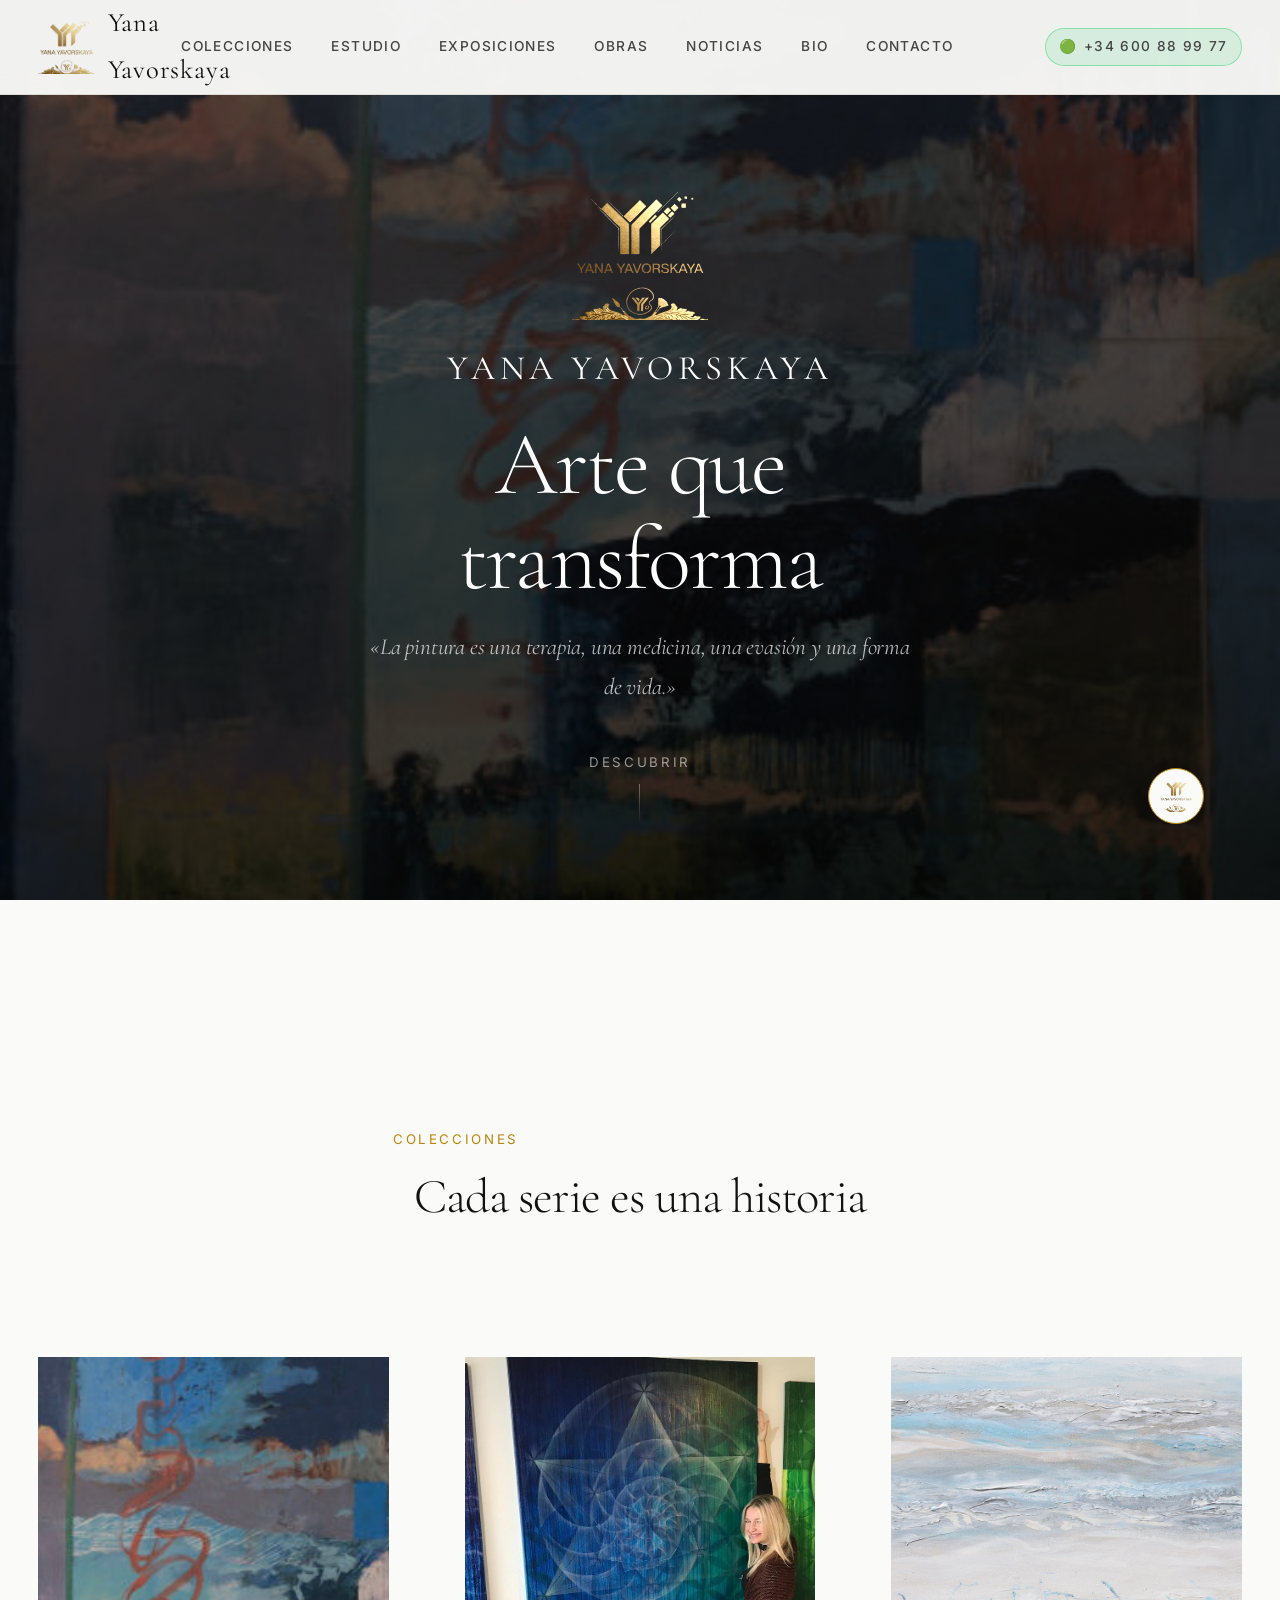
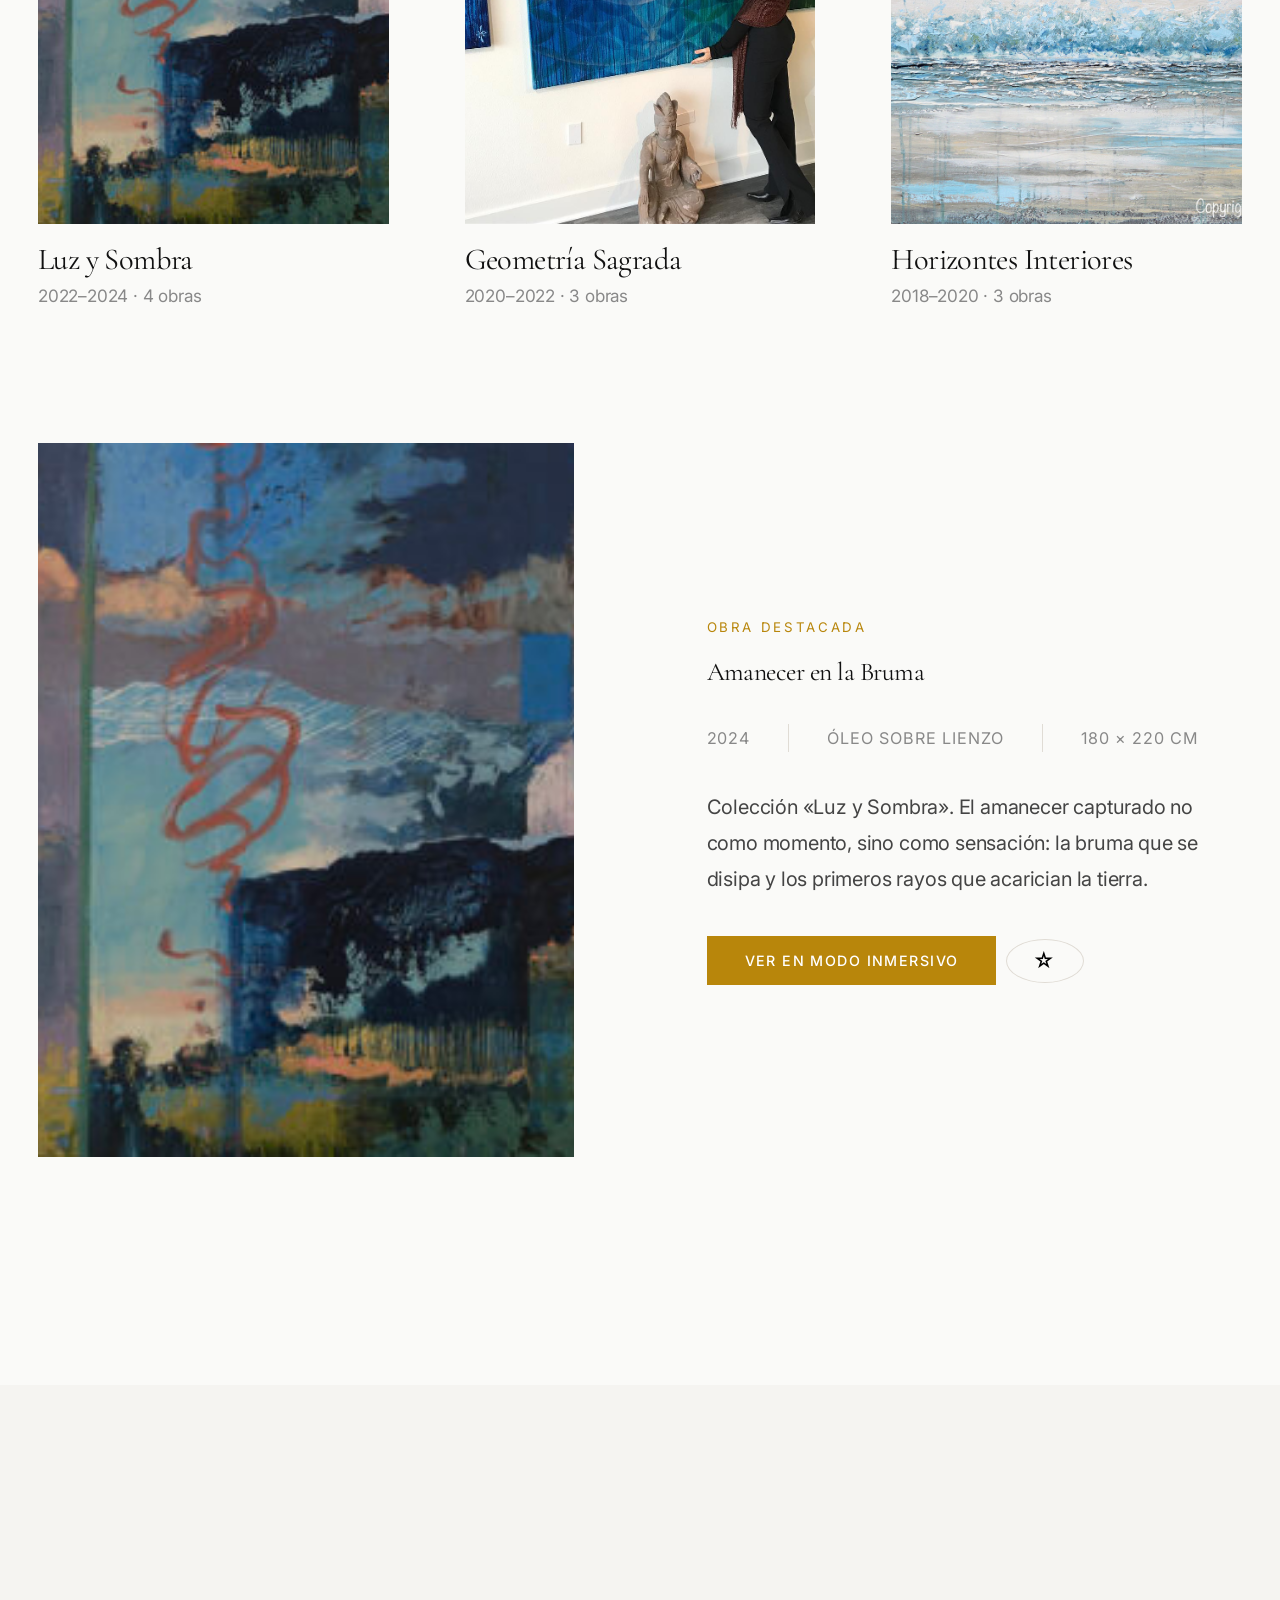
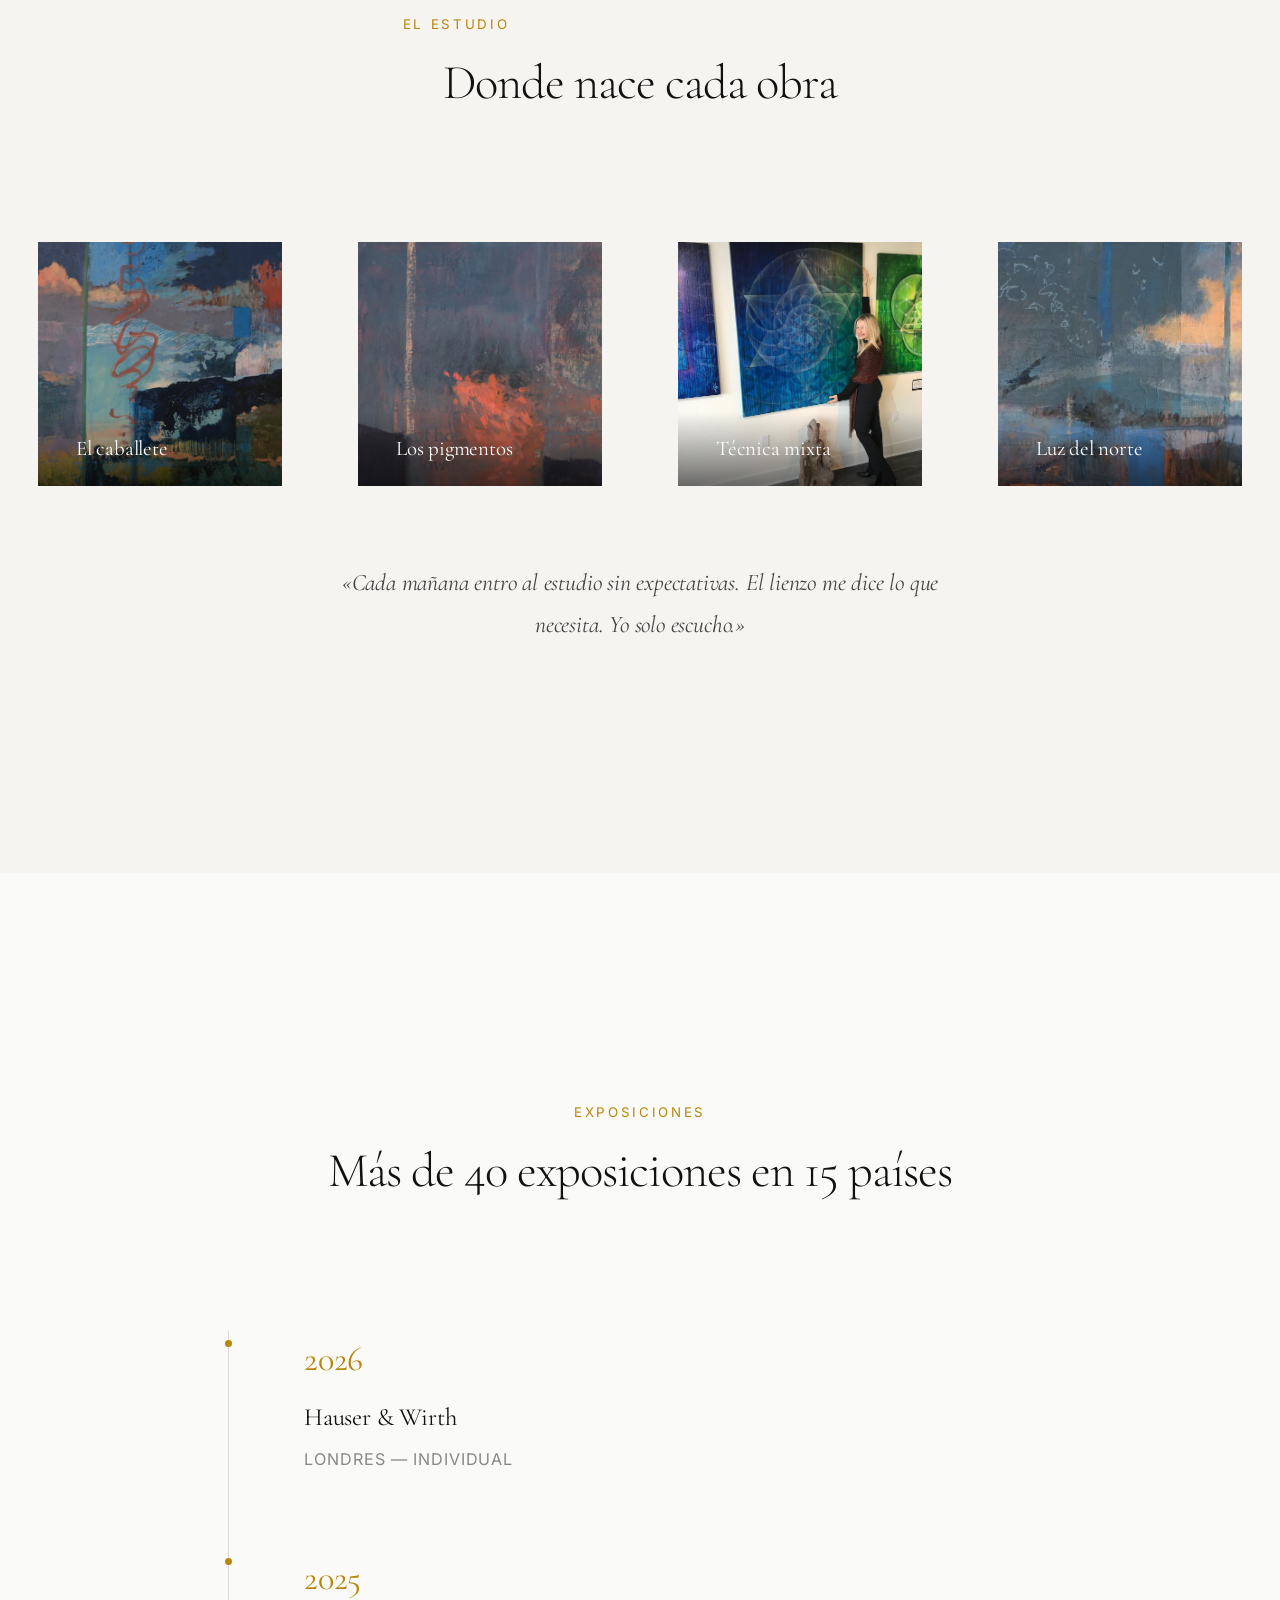
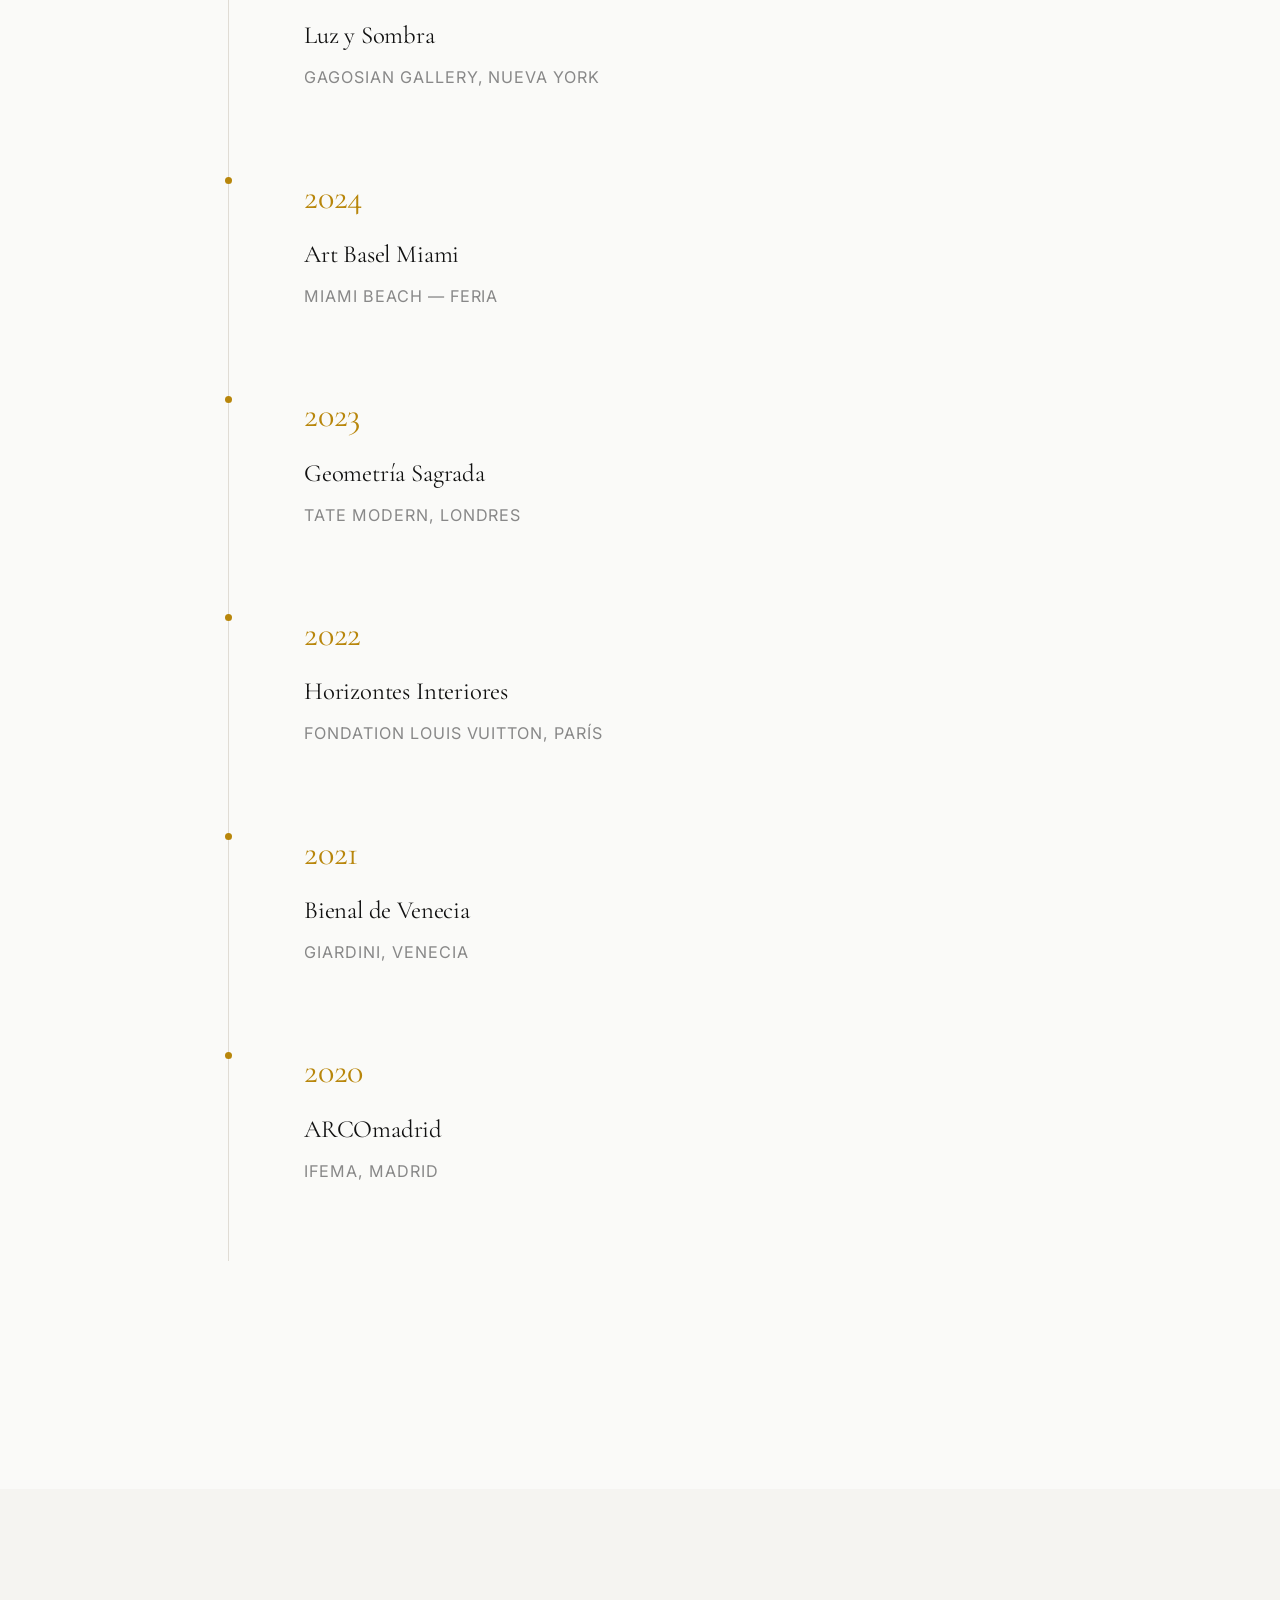
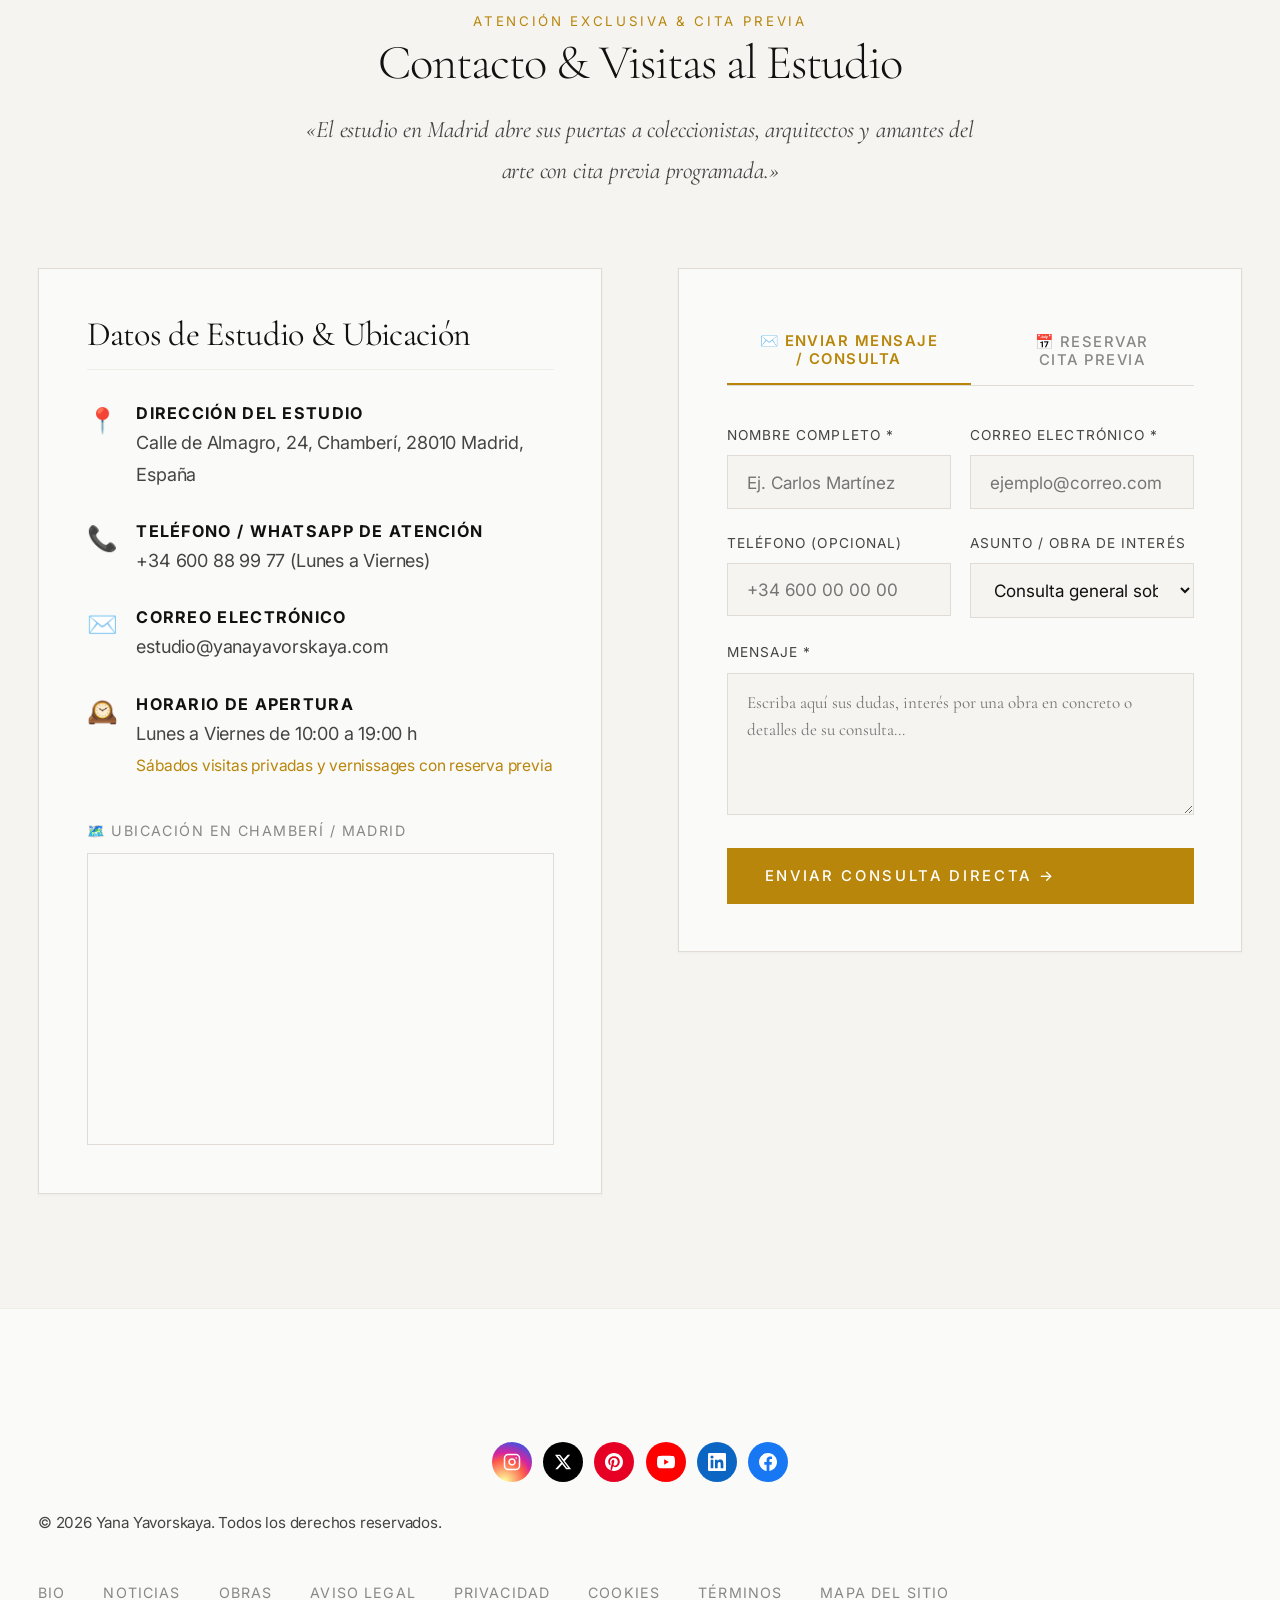
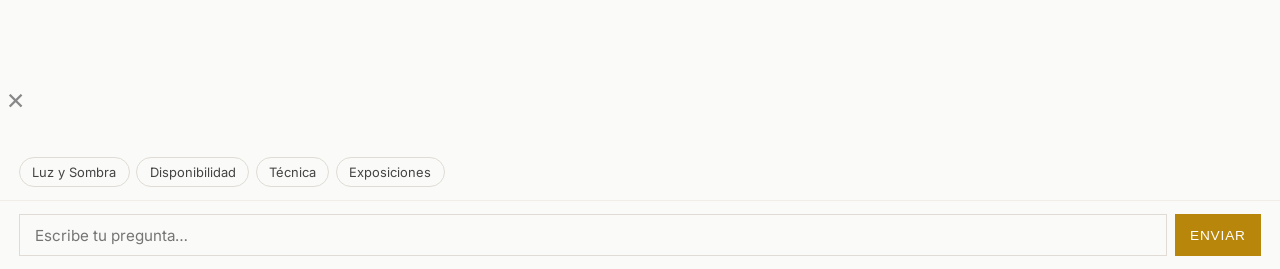
==== commit 152c0065: "fix(cirugia): resolucion definitiva de los 5 pendientes obligatorios (idiomas, scroll-up izq, chat f" ====
--- a/index.html
+++ b/index.html
@@ -409,16 +409,7 @@
   </div>
 </div>
 
-<!-- ===== CHAT — izquierda abajo ===== -->
-<div class="chat-assistant">
-  <button class="chat-assistant__trigger" id="chat-trigger" aria-label="Abrir chat">
-    <img src="assets/logo.png" alt="" width="34" height="34">
-  </button>
-</div>
-<div class="chat-panel" id="chat-panel" role="dialog" aria-hidden="true">
-  <div class="chat-panel__header">
-    <img src="assets/logo.png" alt="" width="36" height="36">
-    <div class="chat-panel__header-info"><div class="chat-panel__header-name">Yana Yavorskaya</div><div class="chat-panel__header-status">Estudio</div></div>
+
     <button class="chat-panel__close" id="chat-close" aria-label="Cerrar chat">✕</button>
   </div>
   <div class="chat-panel__messages" id="chat-messages"></div>
@@ -434,15 +425,9 @@
   </div>
 </div>
 
-<!-- ===== WHATSAPP — derecha abajo ===== -->
-<a href="https://wa.me/34600000000" class="whatsapp-btn" target="_blank" rel="noopener" aria-label="WhatsApp">
-  <svg viewBox="0 0 24 24" fill="currentColor"><path d="M17.472 14.382c-.297-.149-1.758-.867-2.03-.967-.273-.099-.471-.148-.67.15-.197.297-.767.966-.94 1.164-.173.199-.347.223-.644.075-.297-.15-1.255-.463-2.39-1.475-.883-.788-1.48-1.761-1.653-2.059-.173-.297-.018-.458.13-.606.134-.133.298-.347.446-.52.149-.174.198-.298.298-.497.099-.198.05-.371-.025-.52-.075-.149-.669-1.612-.916-2.207-.242-.579-.487-.5-.669-.51-.173-.008-.371-.01-.57-.01-.198 0-.52.074-.792.372-.272.297-1.04 1.016-1.04 2.479 0 1.462 1.065 2.875 1.213 3.074.149.198 2.096 3.2 5.077 4.487.709.306 1.262.489 1.694.625.712.227 1.36.195 1.871.118.571-.085 1.758-.719 2.006-1.413.248-.694.248-1.289.173-1.413-.074-.124-.272-.198-.57-.347m-5.421 7.403h-.004a9.87 9.87 0 01-5.031-1.378l-.361-.214-3.741.982.998-3.648-.235-.374a9.86 9.86 0 01-1.51-5.26c.001-5.45 4.436-9.884 9.888-9.884 2.64 0 5.122 1.03 6.988 2.898a9.825 9.825 0 012.893 6.994c-.003 5.45-4.437 9.884-9.885 9.884m8.413-18.297A11.815 11.815 0 0012.05 0C5.495 0 .16 5.335.157 11.892c0 2.096.547 4.142 1.588 5.945L.057 24l6.305-1.654a11.882 11.882 0 005.683 1.448h.005c6.554 0 11.89-5.335 11.893-11.893a11.821 11.821 0 00-3.48-8.413z"/></svg>
-</a>
-
-<!-- ===== SCROLL UP — derecha, encima de WhatsApp ===== -->
-<button class="scroll-up" id="scroll-up" aria-label="Volver arriba">
-  <svg viewBox="0 0 24 24" stroke-width="2"><path d="M18 15l-6-6-6 6"/></svg>
-</button>
+
+
+
 
 <script src="js/db.js"></script>
 <script src="js/i18n.js"></script>
@@ -490,5 +475,37 @@
 function closeSitemap() { var sm = document.getElementById('sitemap-modal'); if(sm) { sm.classList.remove('is-open'); sm.setAttribute('aria-hidden','true'); } }
 </script>
 
+<!-- ===== CHAT ASSISTANT (BOTTOM RIGHT) ===== -->
+<div class="chat-assistant">
+  <button class="chat-assistant__trigger" id="chat-trigger" aria-label="Abrir chat">
+    <img src="assets/logo.png" alt="" width="34" height="34">
+  </button>
+</div>
+<div class="chat-panel" id="chat-panel" role="dialog" aria-hidden="true">
+  <div class="chat-panel__header">
+    <img src="assets/logo.png" alt="" width="36" height="36">
+    <div class="chat-panel__header-info">
+      <div class="chat-panel__header-name" data-i18n="chat.name">Asistente Q&A de Arte</div>
+      <div class="chat-panel__header-status" data-i18n="chat.status">Preguntas frecuentes en vivo</div>
+    </div>
+    <button class="chat-panel__close" id="chat-close" aria-label="Cerrar chat">✕</button>
+  </div>
+  <div class="chat-panel__messages" id="chat-messages"></div>
+  <div class="chat-panel__quick-replies" id="chat-quick">
+    <button class="chat-panel__quick-reply" data-msg="Háblame de la colección Luz y Sombra" data-i18n="chat.q1">Luz y Sombra</button>
+    <button class="chat-panel__quick-reply" data-msg="¿Hay obras disponibles?" data-i18n="chat.q3">Disponibilidad</button>
+    <button class="chat-panel__quick-reply" data-msg="¿Qué técnica utilizas?" data-i18n="chat.q2">Técnica</button>
+    <button class="chat-panel__quick-reply" data-msg="Cuéntame sobre las exposiciones" data-i18n="chat.q4">Exposiciones</button>
+  </div>
+  <div class="chat-panel__input-area">
+    <input type="text" id="chat-input" placeholder="Escribe tu pregunta…" data-i18n="chat.placeholder">
+    <button id="chat-send" data-i18n="chat.send">Enviar</button>
+  </div>
+</div>
+
+<!-- ===== SCROLL UP (BOTTOM LEFT) ===== -->
+<button class="scroll-up" id="scroll-up" aria-label="Volver arriba" title="Volver arriba">
+  <svg viewBox="0 0 24 24" stroke-width="2"><path d="M18 15l-6-6-6 6"/></svg>
+</button>
 </body>
 </html>
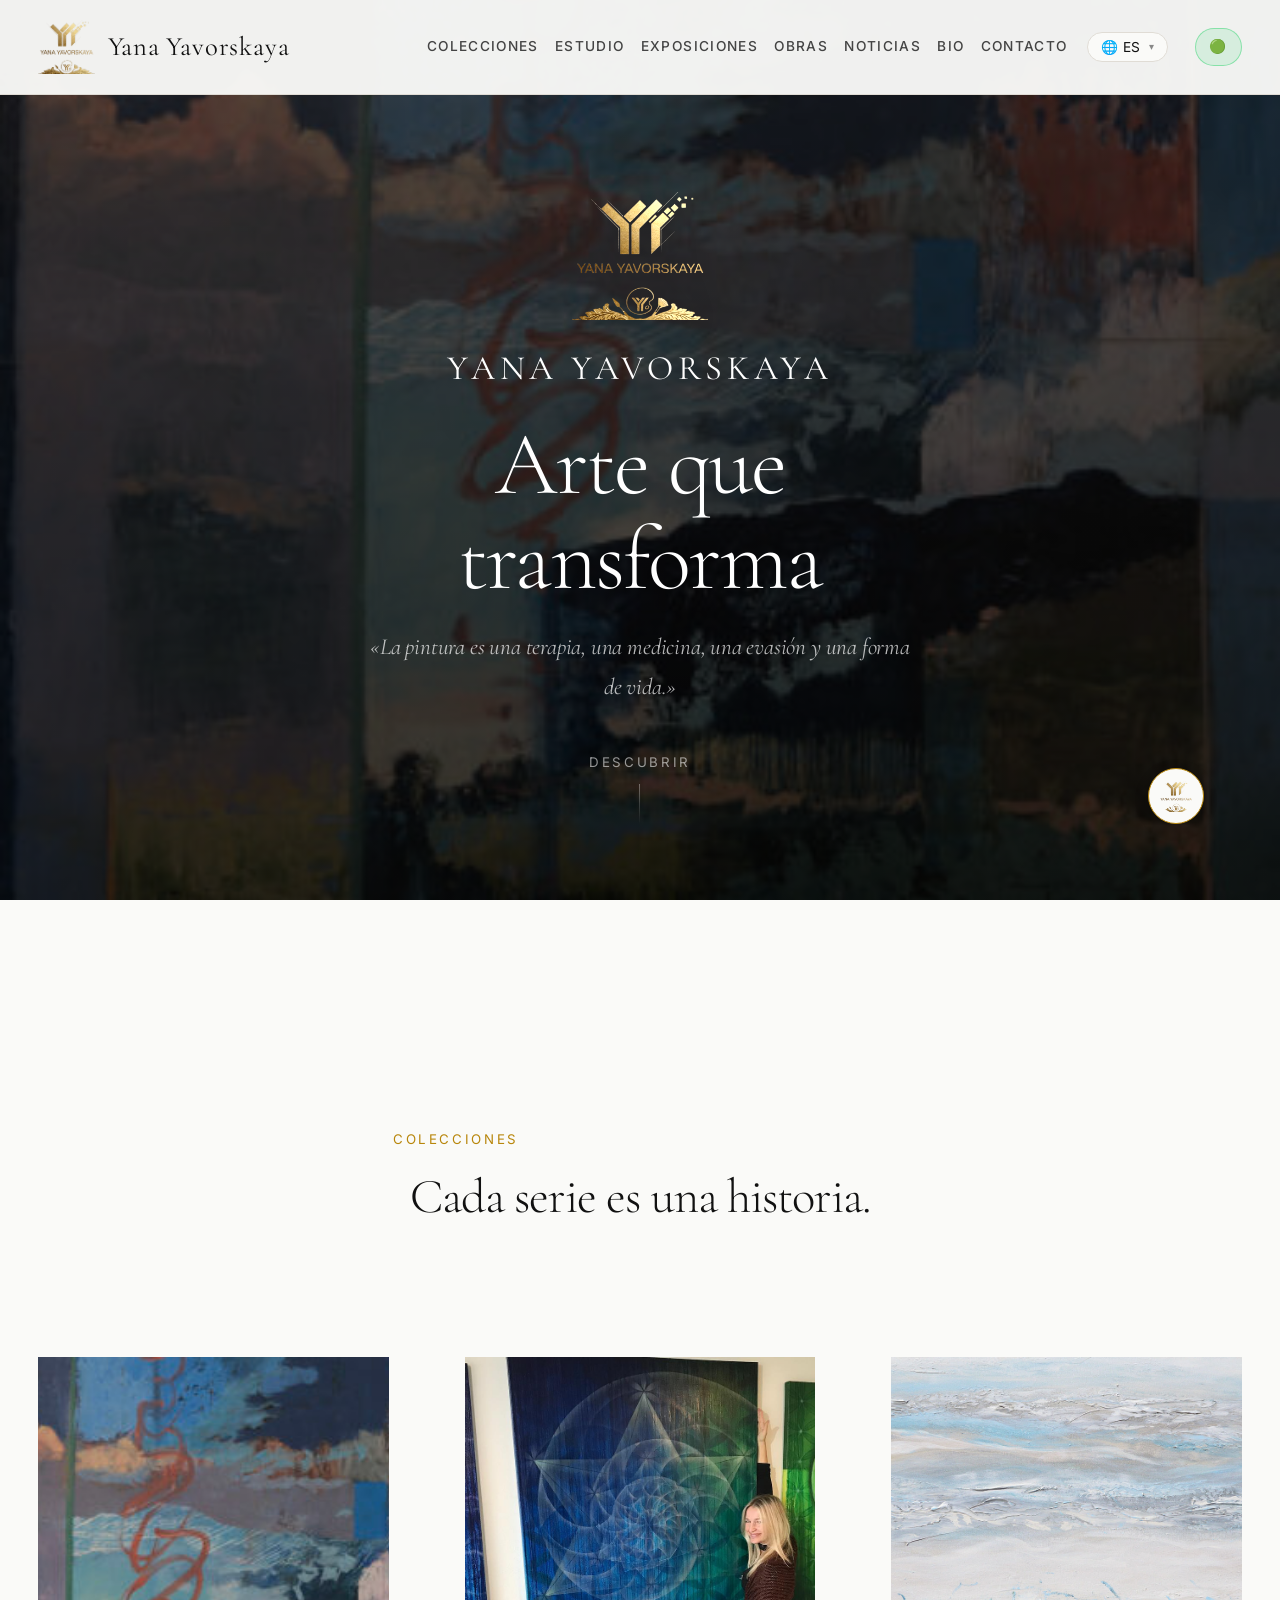
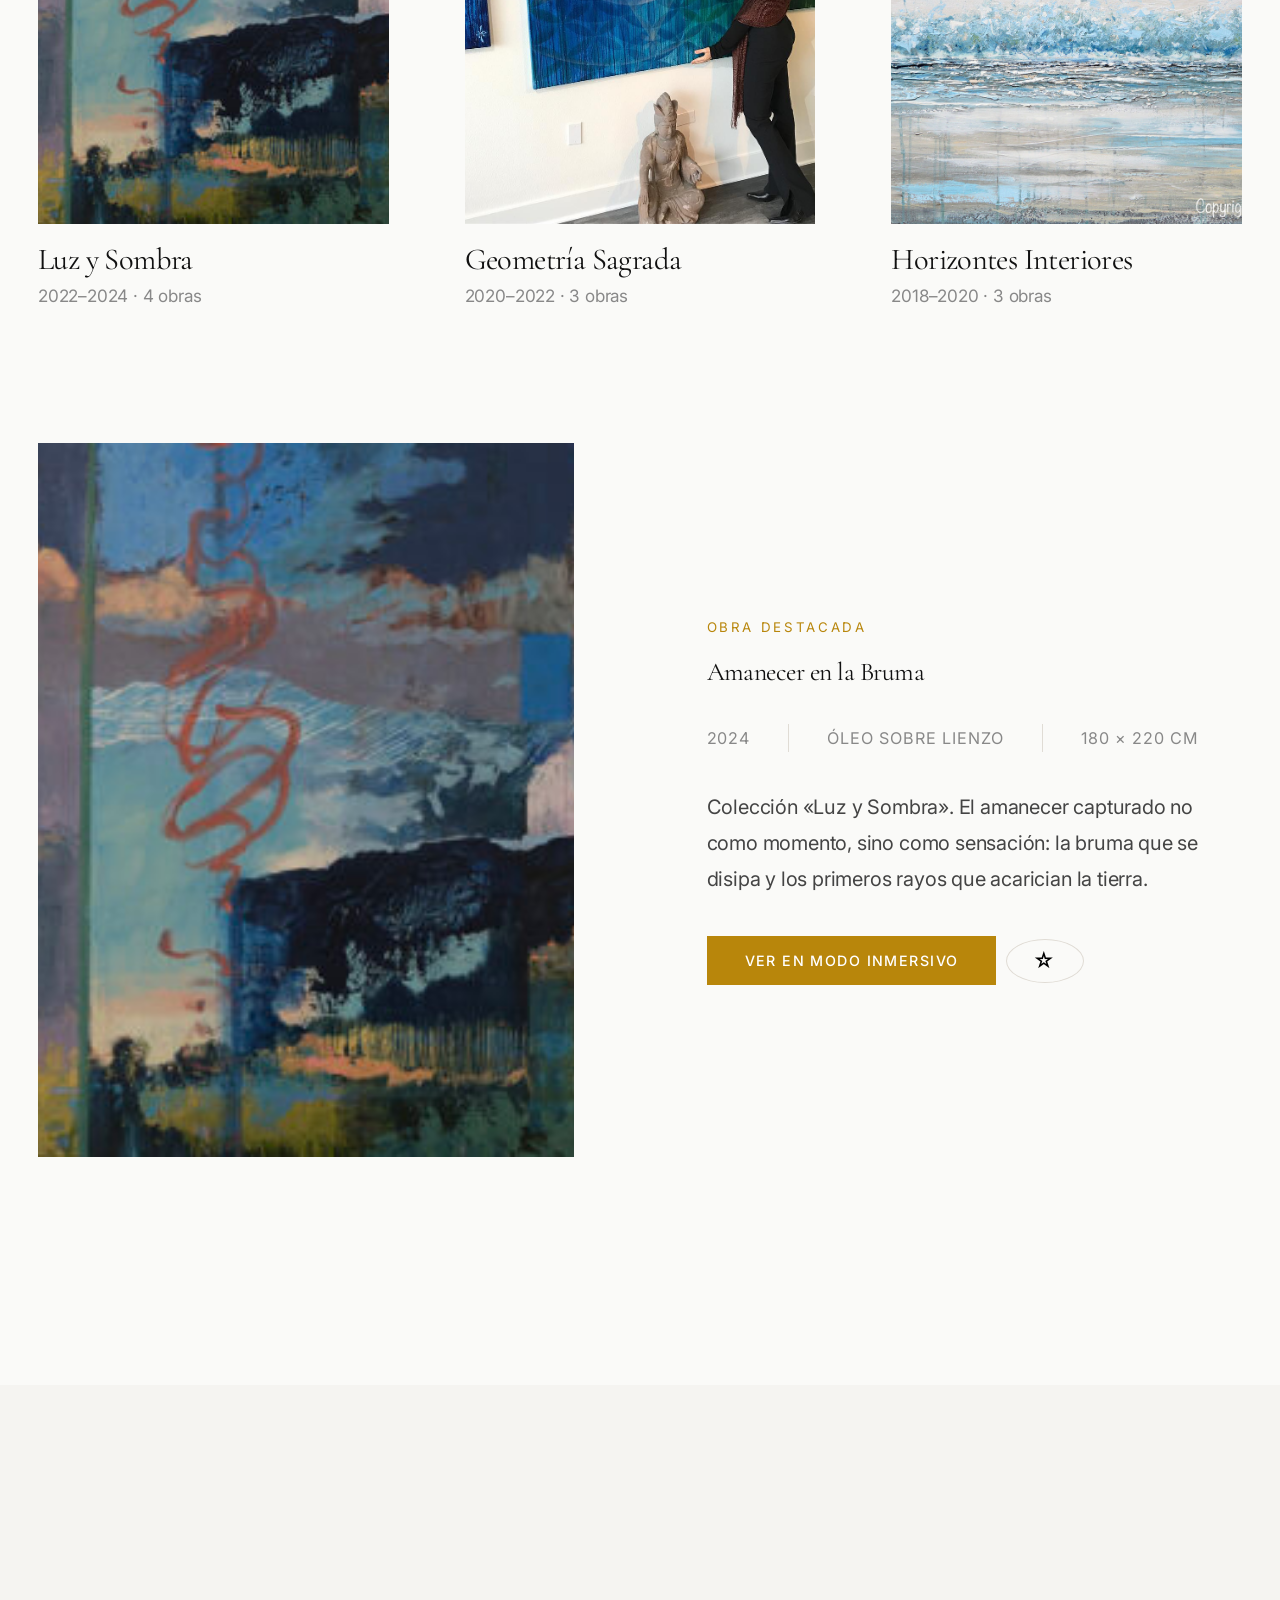
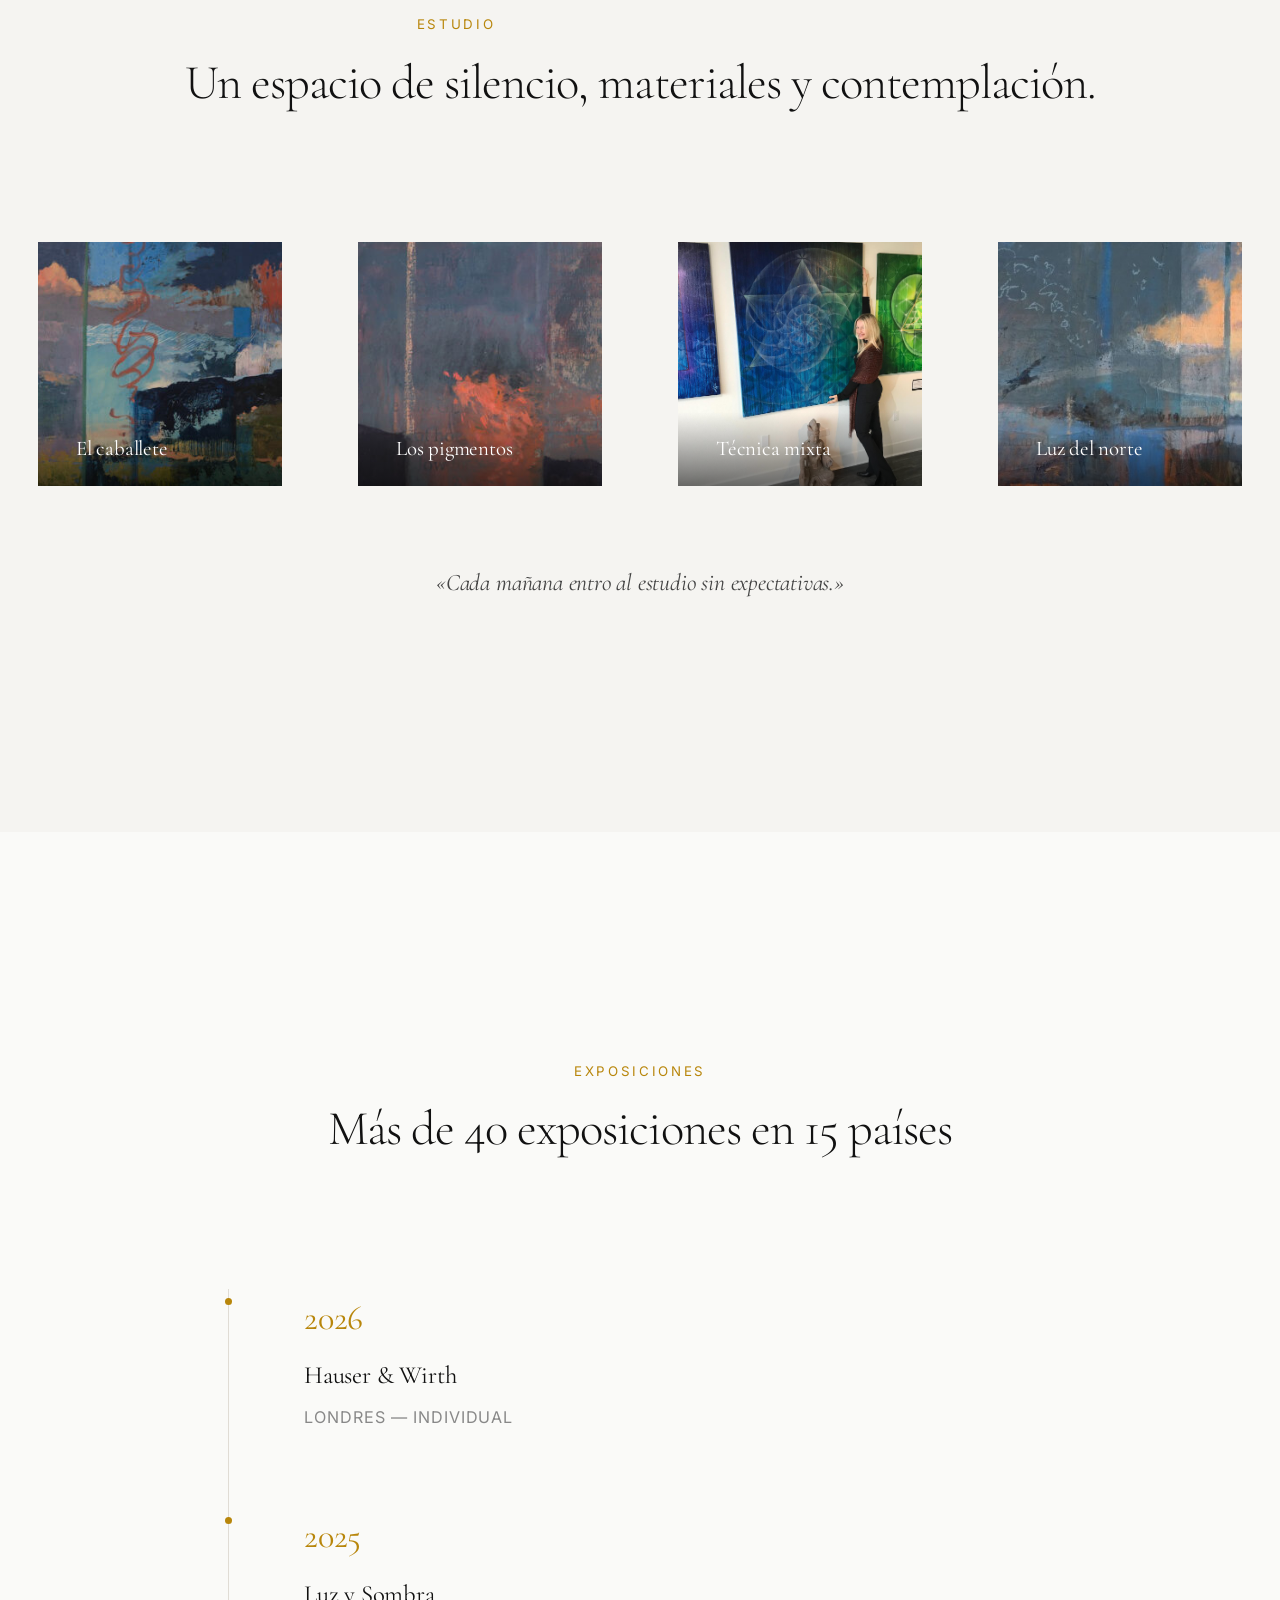
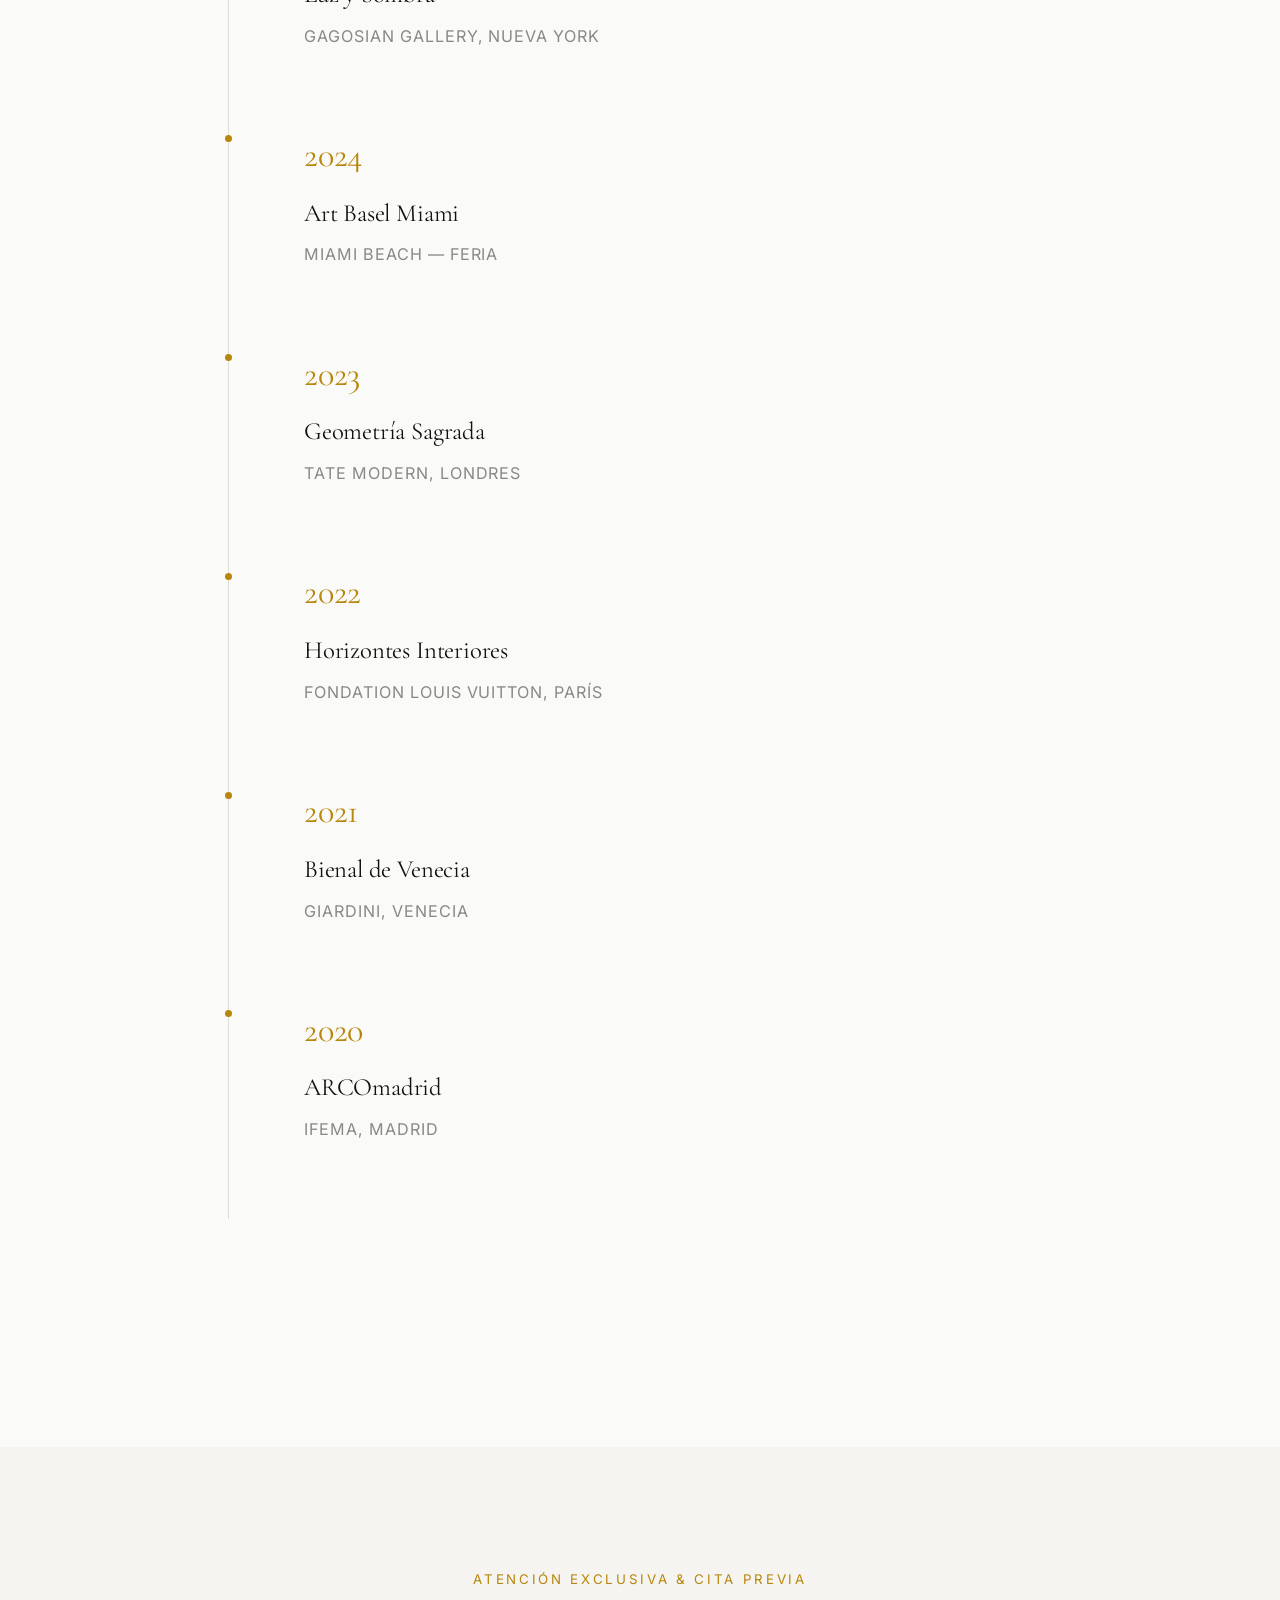
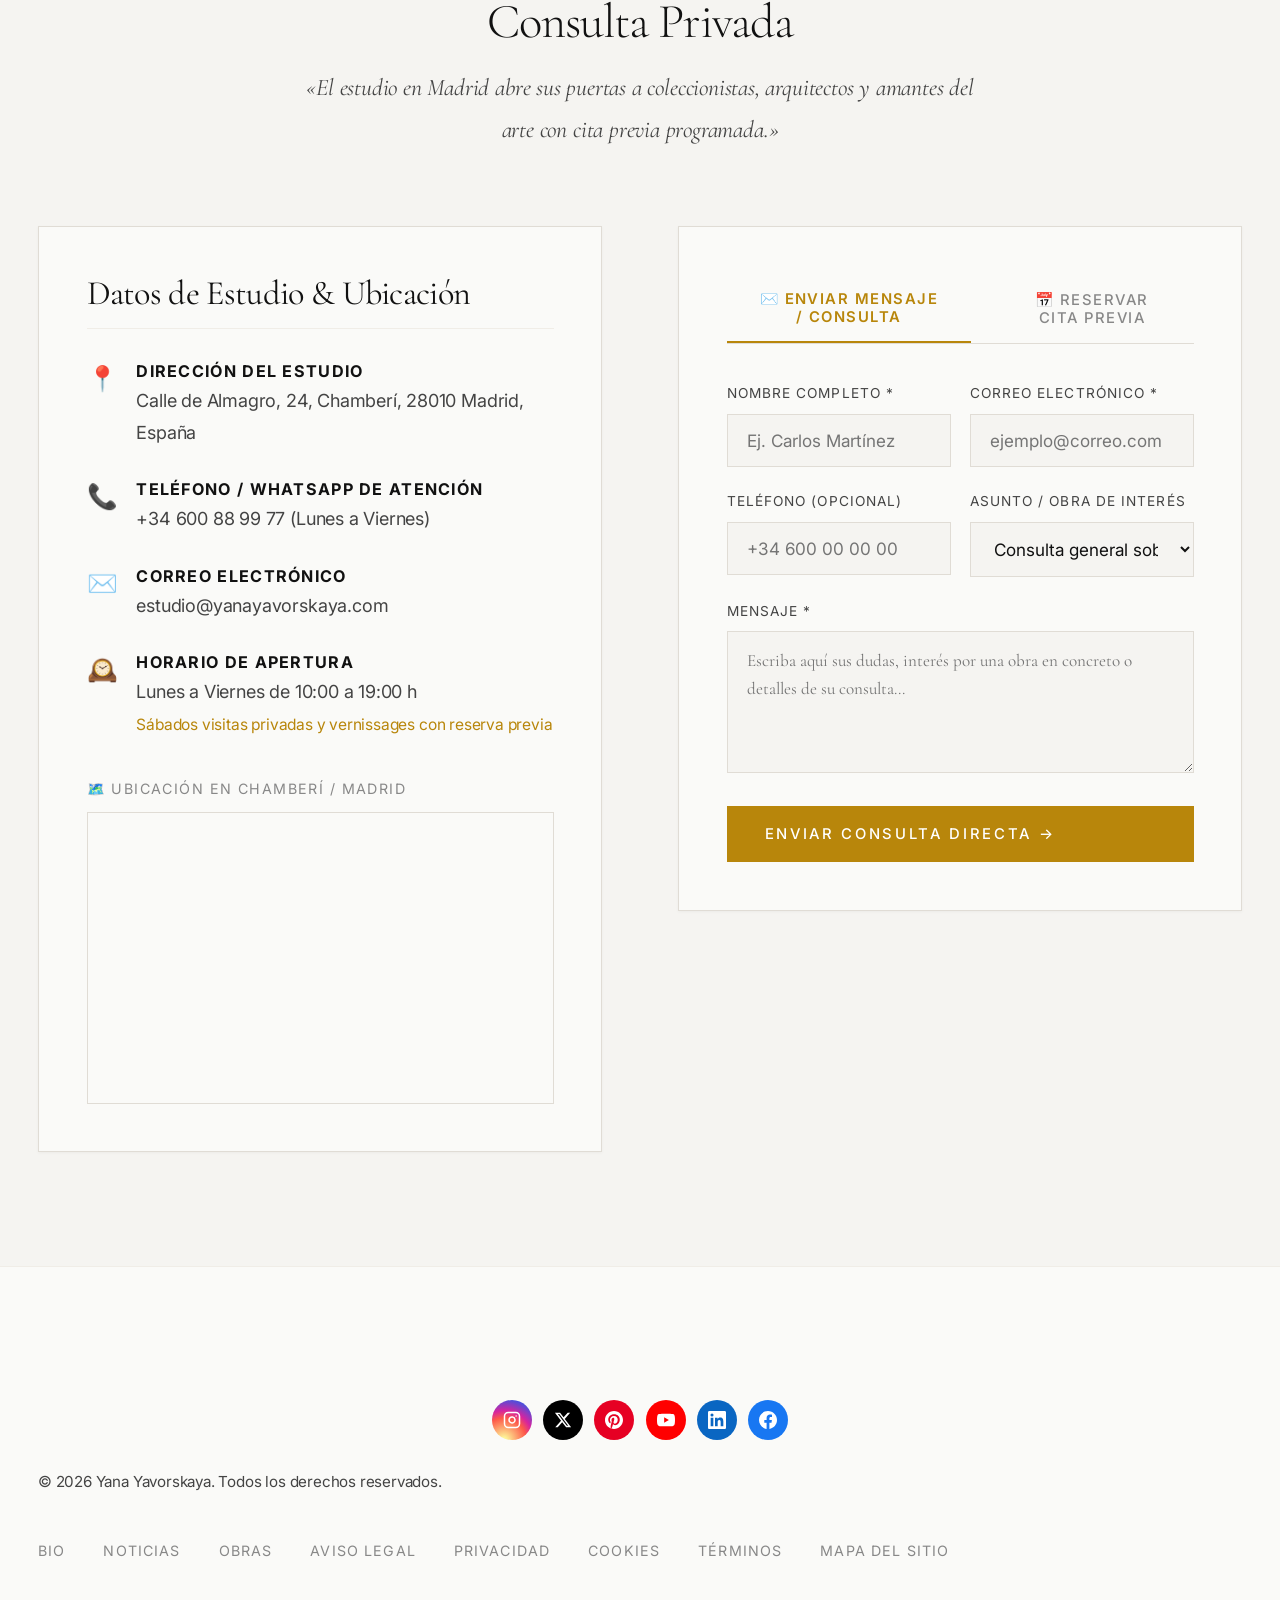
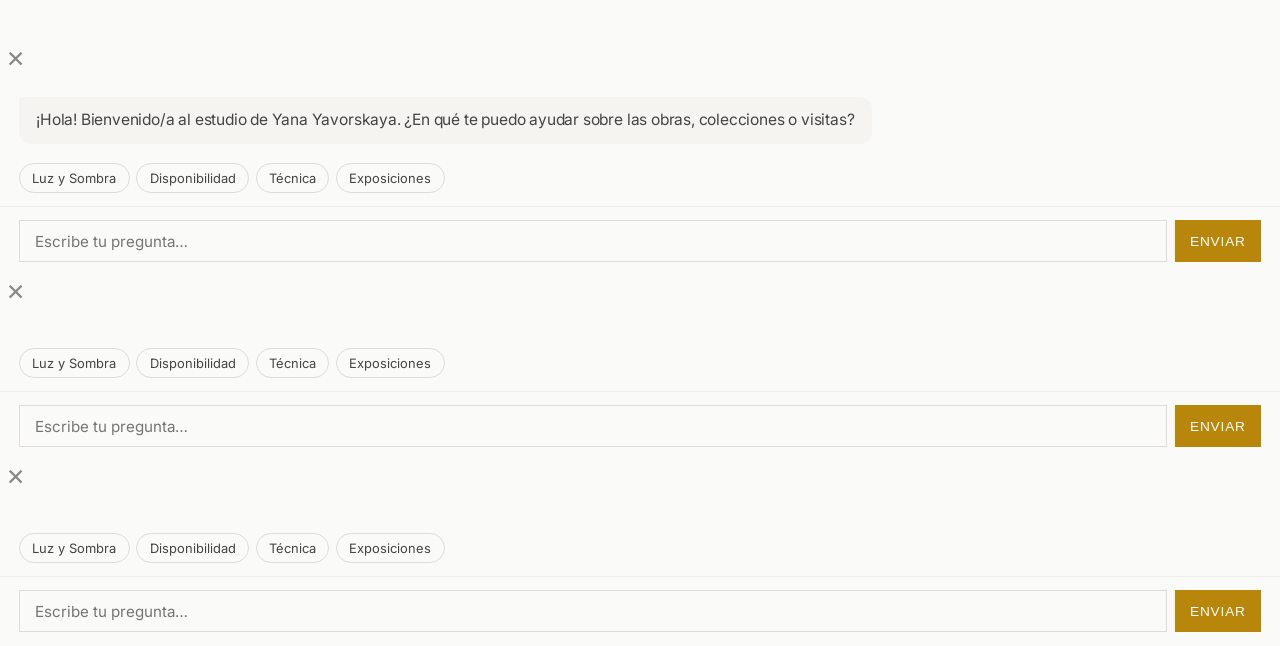
==== commit cff000b9: "fix(cirugia-chat): saludo inicial unico con el texto exacto solicitado y motor de respuestas con con" ====
--- a/index.html
+++ b/index.html
@@ -475,19 +475,7 @@
 function closeSitemap() { var sm = document.getElementById('sitemap-modal'); if(sm) { sm.classList.remove('is-open'); sm.setAttribute('aria-hidden','true'); } }
 </script>
 
-<!-- ===== CHAT ASSISTANT (BOTTOM RIGHT) ===== -->
-<div class="chat-assistant">
-  <button class="chat-assistant__trigger" id="chat-trigger" aria-label="Abrir chat">
-    <img src="assets/logo.png" alt="" width="34" height="34">
-  </button>
-</div>
-<div class="chat-panel" id="chat-panel" role="dialog" aria-hidden="true">
-  <div class="chat-panel__header">
-    <img src="assets/logo.png" alt="" width="36" height="36">
-    <div class="chat-panel__header-info">
-      <div class="chat-panel__header-name" data-i18n="chat.name">Asistente Q&A de Arte</div>
-      <div class="chat-panel__header-status" data-i18n="chat.status">Preguntas frecuentes en vivo</div>
-    </div>
+
     <button class="chat-panel__close" id="chat-close" aria-label="Cerrar chat">✕</button>
   </div>
   <div class="chat-panel__messages" id="chat-messages"></div>
@@ -503,6 +491,50 @@
   </div>
 </div>
 
+
+    <button class="chat-panel__close" id="chat-close" aria-label="Cerrar chat">✕</button>
+  </div>
+  <div class="chat-panel__messages" id="chat-messages"></div>
+  <div class="chat-panel__quick-replies" id="chat-quick">
+    <button class="chat-panel__quick-reply" data-msg="Háblame de la colección Luz y Sombra" data-i18n="chat.q1">Luz y Sombra</button>
+    <button class="chat-panel__quick-reply" data-msg="¿Hay obras disponibles?" data-i18n="chat.q3">Disponibilidad</button>
+    <button class="chat-panel__quick-reply" data-msg="¿Qué técnica utilizas?" data-i18n="chat.q2">Técnica</button>
+    <button class="chat-panel__quick-reply" data-msg="Cuéntame sobre las exposiciones" data-i18n="chat.q4">Exposiciones</button>
+  </div>
+  <div class="chat-panel__input-area">
+    <input type="text" id="chat-input" placeholder="Escribe tu pregunta…" data-i18n="chat.placeholder">
+    <button id="chat-send" data-i18n="chat.send">Enviar</button>
+  </div>
+</div>
+
+<!-- ===== CHAT ASSISTANT (BOTTOM RIGHT) ===== -->
+<div class="chat-assistant">
+  <button class="chat-assistant__trigger" id="chat-trigger" aria-label="Abrir chat">
+    <img src="assets/logo.png" alt="" width="34" height="34">
+  </button>
+</div>
+<div class="chat-panel" id="chat-panel" role="dialog" aria-hidden="true">
+  <div class="chat-panel__header">
+    <img src="assets/logo.png" alt="" width="36" height="36">
+    <div class="chat-panel__header-info">
+      <div class="chat-panel__header-name" data-i18n="chat.name">Yana Yavorskaya</div>
+      <div class="chat-panel__header-status" data-i18n="chat.status">Comisaria Digital · Disponible</div>
+    </div>
+    <button class="chat-panel__close" id="chat-close" aria-label="Cerrar chat">✕</button>
+  </div>
+  <div class="chat-panel__messages" id="chat-messages"></div>
+  <div class="chat-panel__quick-replies" id="chat-quick">
+    <button class="chat-panel__quick-reply" data-msg="Háblame de la colección Luz y Sombra" data-i18n="chat.q1">Luz y Sombra</button>
+    <button class="chat-panel__quick-reply" data-msg="¿Hay obras disponibles?" data-i18n="chat.q3">Disponibilidad</button>
+    <button class="chat-panel__quick-reply" data-msg="¿Qué técnica utilizas?" data-i18n="chat.q2">Técnica</button>
+    <button class="chat-panel__quick-reply" data-msg="Cuéntame sobre las exposiciones" data-i18n="chat.q4">Exposiciones</button>
+  </div>
+  <div class="chat-panel__input-area">
+    <input type="text" id="chat-input" placeholder="Escribe tu pregunta…" data-i18n="chat.placeholder">
+    <button id="chat-send" data-i18n="chat.send">Enviar</button>
+  </div>
+</div>
+
 <!-- ===== SCROLL UP (BOTTOM LEFT) ===== -->
 <button class="scroll-up" id="scroll-up" aria-label="Volver arriba" title="Volver arriba">
   <svg viewBox="0 0 24 24" stroke-width="2"><path d="M18 15l-6-6-6 6"/></svg>
--- a/css/museum.css
+++ b/css/museum.css
@@ -353,11 +353,7 @@
 }
 
 /* LIGHTBOX PREMIUM 90% SCREEN */
-.lb-overlay {
-  display: none;
-  position: fixed;
-  inset: 0;
-  z-index: 450;
+.lb-overlay { display: none; position: fixed; inset: 0; z-index: 999999 !important;
   background: rgba(10,10,10,0.96);
   align-items: center;
   justify-content: center;
@@ -934,3 +930,41 @@
 }
 
 .soc-ig svg { fill: none !important; stroke: #fff !important; }
+
+
+/* GUARANTEED HIGHEST Z-INDEX & DISPLAY FOR FULL-SCREEN LIGHTBOX (VER OBRA) */
+.lb-overlay {
+  z-index: 999999 !important;
+}
+.lb-overlay.is-open {
+  display: flex !important;
+  z-index: 999999 !important;
+}
+
+
+/* PREVENT OVERLAP: WHEN CHAT PANEL IS OPEN, HIDE SCROLL-UP AND CHAT TRIGGER COMPLETELY */
+body:has(#chat-panel.is-open) .scroll-up,
+body:has(#chat-panel.is-open) .chat-assistant {
+  display: none !important;
+  opacity: 0 !important;
+  pointer-events: none !important;
+}
+
+
+/* ============================================================
+   STRICT OPTICAL SPACING BETWEEN NAV BRAND AND LINKS
+   ============================================================ */
+.nav__brand {
+  margin-right: 3.5rem !important;
+  padding-right: 1.5rem !important;
+  flex-shrink: 0 !important;
+}
+.nav__links {
+  margin-left: auto !important;
+  gap: 1.2rem !important;
+  flex-wrap: nowrap !important;
+}
+@media (max-width: 1300px) {
+  .nav__links { gap: 0.85rem !important; }
+  .nav__wa-clean span:last-child { display: none !important; } /* Show only green icon on laptop to save 120px */
+}
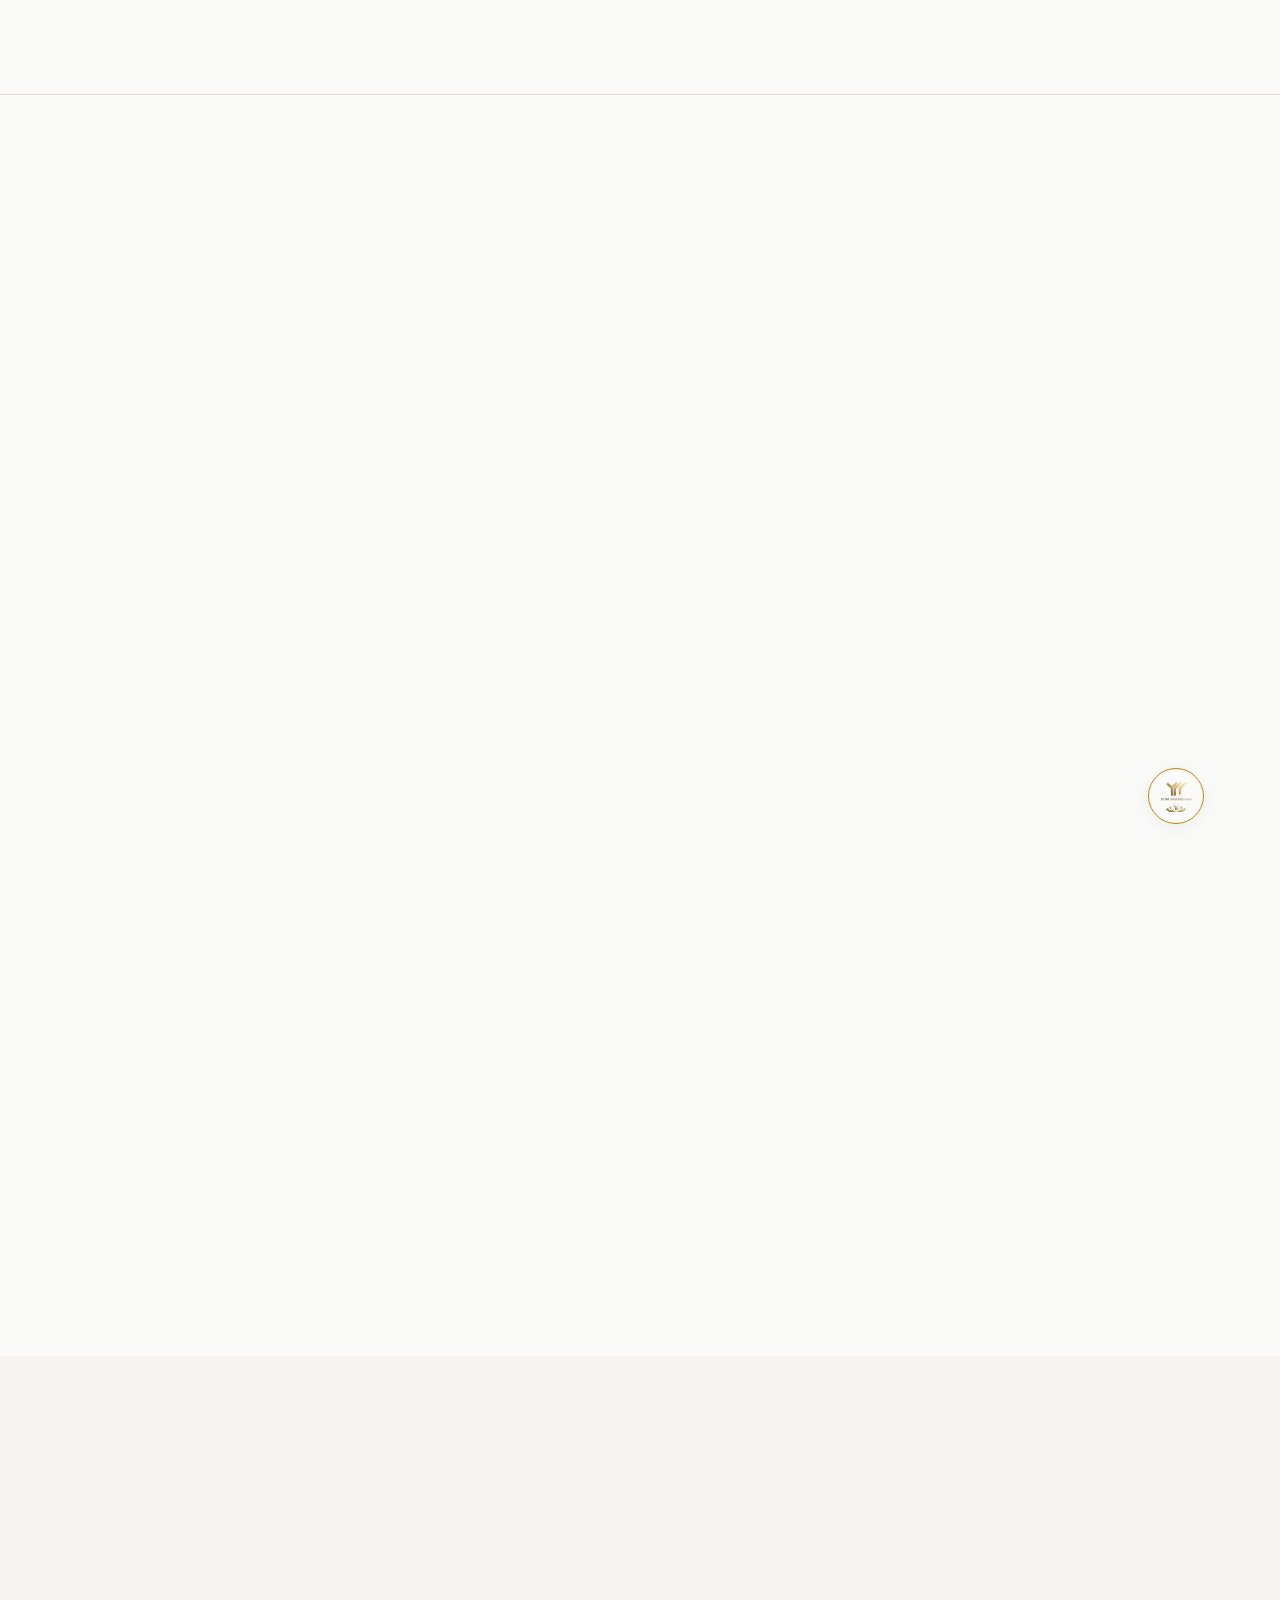
==== commit 2be418d6: "fix(cirugia-chat): unificacion definitiva del diseño del popup Chat A con toda la logica funcional C" ====
--- a/index.html
+++ b/index.html
@@ -17,412 +17,39 @@
 
 <!-- ===== NAV ===== -->
 <nav class="nav" role="navigation">
-  <div class="nav__inner">
-    <a href="index.html" class="nav__brand">
-      <img src="assets/logo.png" alt="Yana Yavorskaya" class="nav__brand-logo" width="48" height="45">
-      Yana Yavorskaya
-    </a>
-    <button class="nav__toggle" aria-label="Menú" aria-expanded="false">
-      <span></span><span></span><span></span>
-    </button>
-    <ul class="nav__links">
-      <li><a href="index.html#colecciones" data-i18n="nav.colecciones">Colecciones</a></li>
-      <li><a href="index.html#estudio" data-i18n="nav.estudio">Estudio</a></li>
-      <li><a href="index.html#exposiciones" data-i18n="nav.exposiciones">Exposiciones</a></li>
-      <li><a href="obras-disponibles.html" data-i18n="nav.obras">Obras</a></li>
-      <li><a href="noticias.html" data-i18n="nav.noticias">Noticias</a></li>
-      <li><a href="sobre-mi.html" data-i18n="nav.bio">Bio</a></li>
-      <li><a href="index.html#contacto" data-i18n="nav.contacto">Contacto</a></li>
-      <!-- SELECTOR DE IDIOMAS -->
-      <li class="nav__item-lang" id="nav-item-lang-container" style="display: flex; align-items: center; margin: 0 0.4rem;">
-        <div id="lang-switcher" class="lang-switcher"></div>
-      </li>
-      <!-- BOTÓN WHATSAPP -->
-      <li style="display: flex; align-items: center;"><a href="https://wa.me/34600889977?text=Hola%20Yana%20Yavorskaya" target="_blank" rel="noopener" class="nav__wa-clean" title="WhatsApp directo con Yana"><span style="color:#25D366;">🟢</span> <span data-i18n="nav.wa">+34 600 88 99 77</span></a></li>
-    </ul>
-  </div>
+  
 </nav>
 
 <!-- ===== HERO — Imagen grande a pantalla completa ===== -->
 <section class="hero">
-  <div class="hero__bg">
-    <img src="assets/obras/hero-bg.jpg" alt="" aria-hidden="true" loading="eager">
-  </div>
-  <div class="hero__overlay"></div>
-  <div class="hero__content reveal">
-    <img src="assets/logo.png" alt="Yana Yavorskaya" class="hero__logo" width="518" height="482">
-    <p class="hero__artist">Yana Yavorskaya</p>
-    <h1 class="hero__title">Arte que<br>transforma</h1>
-    <p class="hero__quote">«La pintura es una terapia, una medicina, una evasión y una forma de vida.»</p>
-  </div>
-  <div class="hero__scroll" aria-hidden="true">
-    <span data-i18n="hero.scroll">Descubrir</span>
-    <div class="hero__scroll-line"></div>
-  </div>
+  
+  
+  
+  
 </section>
 
 <!-- ===== COLECCIONES — 3 tarjetas exactas ===== -->
 <section id="colecciones" class="section section--light">
-  <div class="container">
-    <div class="section__header reveal">
-      <p class="section__label" data-i18n="collections.label">Colecciones</p>
-      <h2 class="section__title" data-i18n="collections.subtitle">Cada serie es una historia</h2>
-    </div>
-    <div class="collections-grid">
-
-      <article class="collection-card reveal" data-museum-open data-collection="luz-y-sombra">
-        <div class="collection-card__image">
-          <img src="assets/obras/amanecer-bruma.jpg" alt="Luz y Sombra" loading="lazy">
-        </div>
-        <h3 class="collection-card__title" data-i18n="col1.title">Luz y Sombra</h3>
-        <p class="collection-card__desc" data-i18n="col1.desc">2022–2024 · 4 obras</p>
-      </article>
-
-      <article class="collection-card reveal" data-museum-open data-collection="geometria-sagrada">
-        <div class="collection-card__image">
-          <img src="assets/obras/espiral-aurea.jpg" alt="Geometría Sagrada" loading="lazy">
-        </div>
-        <h3 class="collection-card__title" data-i18n="col2.title">Geometría Sagrada</h3>
-        <p class="collection-card__desc" data-i18n="col2.desc">2020–2022 · 3 obras</p>
-      </article>
-
-      <article class="collection-card reveal" data-museum-open data-collection="horizontes-interiores">
-        <div class="collection-card__image">
-          <img src="assets/obras/memoria-horizonte.jpg" alt="Horizontes Interiores" loading="lazy">
-        </div>
-        <h3 class="collection-card__title" data-i18n="col3.title">Horizontes Interiores</h3>
-        <p class="collection-card__desc" data-i18n="col3.desc">2018–2020 · 3 obras</p>
-      </article>
-
-    </div>
-
-    <!-- Obra destacada -->
-    <div class="artwork-detail reveal" style="margin-top: var(--spacing-xl);">
-      <div class="artwork-detail__image">
-        <img src="assets/obras/amanecer-bruma.jpg" alt="Amanecer en la Bruma" loading="lazy">
-      </div>
-      <div class="artwork-detail__info">
-        <p class="section__label">Obra destacada</p>
-        <h3 data-i18n="featured.title">Amanecer en la Bruma</h3>
-        <div class="artwork-detail__meta">
-          <span>2024</span><span>Óleo sobre lienzo</span><span>180 × 220 cm</span>
-        </div>
-        <p class="artwork-detail__desc">Colección «Luz y Sombra». El amanecer capturado no como momento, sino como sensación: la bruma que se disipa y los primeros rayos que acarician la tierra.</p>
-        <div style="display:flex;gap:0.5rem;align-items:center;">
-          <button class="btn btn--primary" data-museum-open data-collection="luz-y-sombra" data-obra-index="0">Ver en modo inmersivo</button>
-          <button class="btn btn--favorite" data-obra-id="obra-1" aria-label="Añadir a favoritos">☆</button>
-        </div>
-      </div>
-    </div>
-  </div>
+  
 </section>
 
 <!-- ===== ESTUDIO ===== -->
 <section id="estudio" class="section section--alt">
-  <div class="container">
-    <div class="section__header reveal">
-      <p class="section__label" data-i18n="studio.label">El Estudio</p>
-      <h2 class="section__title" data-i18n="studio.subtitle">Donde nace cada obra</h2>
-    </div>
-    <div class="studio-grid">
-      <div class="studio-card reveal"><img src="assets/obras/hero-bg.jpg" alt="" loading="lazy"><div class="studio-card__caption">El caballete</div></div>
-      <div class="studio-card reveal"><img src="assets/obras/interludio.jpg" alt="" loading="lazy"><div class="studio-card__caption">Los pigmentos</div></div>
-      <div class="studio-card reveal"><img src="assets/obras/espiral-aurea.jpg" alt="" loading="lazy"><div class="studio-card__caption">Técnica mixta</div></div>
-      <div class="studio-card reveal"><img src="assets/obras/ultimo-rayo.jpg" alt="" loading="lazy"><div class="studio-card__caption">Luz del norte</div></div>
-    </div>
-    <p class="reveal" style="text-align:center;max-width:650px;margin:var(--spacing-lg) auto 0;font-family:var(--serif);font-style:italic;font-size:1.25rem;color:var(--text-secondary);" data-i18n="studio.quote">«Cada mañana entro al estudio sin expectativas. El lienzo me dice lo que necesita. Yo solo escucho.»</p>
-  </div>
+  
 </section>
 
 <!-- ===== EXPOSICIONES ===== -->
 <section id="exposiciones" class="section section--light">
-  <div class="container container-narrow">
-    <div class="section__header reveal">
-      <p class="section__label" data-i18n="exhibitions.label">Exposiciones</p>
-      <h2 class="section__title">Más de 40 exposiciones en 15 países</h2>
-    </div>
-    <div class="timeline reveal">
-      <div class="timeline__item"><div class="timeline__year">2026</div><div class="timeline__title">Hauser & Wirth</div><div class="timeline__place">Londres — Individual</div></div>
-      <div class="timeline__item"><div class="timeline__year">2025</div><div class="timeline__title">Luz y Sombra</div><div class="timeline__place">Gagosian Gallery, Nueva York</div></div>
-      <div class="timeline__item"><div class="timeline__year">2024</div><div class="timeline__title">Art Basel Miami</div><div class="timeline__place">Miami Beach — Feria</div></div>
-      <div class="timeline__item"><div class="timeline__year">2023</div><div class="timeline__title">Geometría Sagrada</div><div class="timeline__place">Tate Modern, Londres</div></div>
-      <div class="timeline__item"><div class="timeline__year">2022</div><div class="timeline__title">Horizontes Interiores</div><div class="timeline__place">Fondation Louis Vuitton, París</div></div>
-      <div class="timeline__item"><div class="timeline__year">2021</div><div class="timeline__title">Bienal de Venecia</div><div class="timeline__place">Giardini, Venecia</div></div>
-      <div class="timeline__item"><div class="timeline__year">2020</div><div class="timeline__title">ARCOmadrid</div><div class="timeline__place">IFEMA, Madrid</div></div>
-    </div>
-  </div>
+  
 </section>
 
 <!-- ===== CONTACTO & CITAS PRIVADAS ===== -->
 <section id="contacto" class="section section--alt" style="padding: 6rem 0;">
-  <div class="container">
-    <div style="text-align: center; margin-bottom: 4rem;">
-      <span class="section__label" data-i18n="contact.label">Atención Exclusiva & Cita Previa</span>
-      <h2 class="section__title" data-i18n="contact.title">Contacto & Visitas al Estudio</h2>
-      <p style="margin: 0 auto; max-width: 680px; font-family: var(--serif); font-style: italic; font-size: 1.25rem; color: var(--text-secondary);">«El estudio en Madrid abre sus puertas a coleccionistas, arquitectos y amantes del arte con cita previa programada.»</p>
-    </div>
-
-    <div style="display: grid; grid-template-columns: repeat(auto-fit, minmax(320px, 1fr)); gap: 4rem; align-items: start;">
-      
-      <!-- Columna Izquierda: Datos, Dirección, Teléfono, Horario & Mapa -->
-      <div style="background: var(--bg); padding: 2.5rem; border: 1px solid var(--border); box-shadow: var(--shadow-sm);">
-        <h3 style="font-family: var(--serif); font-size: 1.8rem; margin-bottom: 1.5rem; border-bottom: 1px solid var(--border-light); padding-bottom: 0.8rem;">Datos de Estudio & Ubicación</h3>
-        
-        <ul style="list-style: none; display: flex; flex-direction: column; gap: 1.4rem; font-size: 0.95rem; color: var(--text-secondary); margin-bottom: 2rem; padding-left: 0;">
-          <li style="display: flex; gap: 1rem; align-items: flex-start;">
-            <span style="font-size: 1.3rem;">📍</span>
-            <div>
-              <strong style="color: var(--text); display: block; font-size: 0.85rem; text-transform: uppercase; letter-spacing: 0.08em; font-family: var(--sans);">Dirección del Estudio</strong>
-              Calle de Almagro, 24, Chamberí, 28010 Madrid, España
-            </div>
-          </li>
-          <li style="display: flex; gap: 1rem; align-items: flex-start;">
-            <span style="font-size: 1.3rem;">📞</span>
-            <div>
-              <strong style="color: var(--text); display: block; font-size: 0.85rem; text-transform: uppercase; letter-spacing: 0.08em; font-family: var(--sans);">Teléfono / WhatsApp de Atención</strong>
-              +34 600 88 99 77 (Lunes a Viernes)
-            </div>
-          </li>
-          <li style="display: flex; gap: 1rem; align-items: flex-start;">
-            <span style="font-size: 1.3rem;">✉️</span>
-            <div>
-              <strong style="color: var(--text); display: block; font-size: 0.85rem; text-transform: uppercase; letter-spacing: 0.08em; font-family: var(--sans);">Correo Electrónico</strong>
-              estudio@yanayavorskaya.com
-            </div>
-          </li>
-          <li style="display: flex; gap: 1rem; align-items: flex-start;">
-            <span style="font-size: 1.3rem;">🕰️</span>
-            <div>
-              <strong style="color: var(--text); display: block; font-size: 0.85rem; text-transform: uppercase; letter-spacing: 0.08em; font-family: var(--sans);">Horario de Apertura</strong>
-              Lunes a Viernes de 10:00 a 19:00 h<br><span style="font-size: 0.82rem; color: var(--accent);">Sábados visitas privadas y vernissages con reserva previa</span>
-            </div>
-          </li>
-        </ul>
-
-        <!-- Mapa de Ubicación -->
-        <div>
-          <span style="font-size: 0.75rem; text-transform: uppercase; letter-spacing: 0.1em; color: var(--text-tertiary); display: block; margin-bottom: 0.5rem;">🗺️ Ubicación en Chamberí / Madrid</span>
-          <div style="aspect-ratio: 16/10; overflow: hidden; border: 1px solid var(--border);">
-            <iframe src="https://www.google.com/maps/embed?pb=!1m18!1m12!1m3!1d3036.8!2d-3.696!3d40.432!2m3!1f0!2f0!3f0!3m2!1i1024!2i768!4f13.1!3m3!1m2!1s0xd422883!2sCalle+de+Almagro%2C+24%2C+Chamber%C3%AD%2C+28010+Madrid!5e0!3m2!1ses!2ses!4v1700000000000!5m2!1ses!2ses" width="100%" height="100%" style="border:0; filter: grayscale(85%) contrast(110%);" allowfullscreen="" loading="lazy" referrerpolicy="no-referrer-when-downgrade"></iframe>
-          </div>
-        </div>
-      </div>
-
-      <!-- Columna Derecha: Sistema de Pestañas (Mensaje Directo vs Reserva Cita Previa) -->
-      <div style="background: var(--bg); padding: 2.5rem; border: 1px solid var(--border); box-shadow: var(--shadow-sm);">
-        <div style="display: flex; border-bottom: 1px solid var(--border); margin-bottom: 2rem; gap: 1rem;">
-          <button id="tab-btn-msg" onclick="switchContactTab('msg')" style="padding: 0.8rem 1.5rem; border: none; background: none; font-family: var(--sans); font-size: 0.78rem; text-transform: uppercase; letter-spacing: 0.1em; font-weight: 600; color: var(--accent); border-bottom: 2px solid var(--accent); cursor: pointer;">✉️ Enviar Mensaje / Consulta</button>
-          <button id="tab-btn-cal" onclick="switchContactTab('cal')" style="padding: 0.8rem 1.5rem; border: none; background: none; font-family: var(--sans); font-size: 0.78rem; text-transform: uppercase; letter-spacing: 0.1em; font-weight: 500; color: var(--text-tertiary); cursor: pointer;">📅 Reservar Cita Previa</button>
-        </div>
-
-        <!-- Pestaña 1: Formulario de Mensaje -->
-        <div id="tab-panel-msg" style="display: block;">
-          <form onsubmit="event.preventDefault(); alert('✓ Su mensaje ha sido enviado con éxito al estudio de Yana Yavorskaya. Nos pondremos en contacto en 24 horas.'); this.reset();" style="display: flex; flex-direction: column; gap: 1.2rem;">
-            <div style="display: grid; grid-template-columns: repeat(auto-fit, minmax(140px, 1fr)); gap: 1rem;">
-              <div>
-                <label style="display: block; font-size: 0.72rem; text-transform: uppercase; letter-spacing: 0.08em; color: var(--text-secondary); margin-bottom: 0.4rem;">Nombre Completo *</label>
-                <input type="text" required placeholder="Ej. Carlos Martínez" style="width: 100%; padding: 0.8rem 1rem; border: 1px solid var(--border); background: var(--bg-alt); font-size: 0.9rem; font-family: var(--sans);">
-              </div>
-              <div>
-                <label style="display: block; font-size: 0.72rem; text-transform: uppercase; letter-spacing: 0.08em; color: var(--text-secondary); margin-bottom: 0.4rem;">Correo Electrónico *</label>
-                <input type="email" required placeholder="ejemplo@correo.com" style="width: 100%; padding: 0.8rem 1rem; border: 1px solid var(--border); background: var(--bg-alt); font-size: 0.9rem; font-family: var(--sans);">
-              </div>
-            </div>
-
-            <div style="display: grid; grid-template-columns: repeat(auto-fit, minmax(140px, 1fr)); gap: 1rem;">
-              <div>
-                <label style="display: block; font-size: 0.72rem; text-transform: uppercase; letter-spacing: 0.08em; color: var(--text-secondary); margin-bottom: 0.4rem;">Teléfono (Opcional)</label>
-                <input type="tel" placeholder="+34 600 00 00 00" style="width: 100%; padding: 0.8rem 1rem; border: 1px solid var(--border); background: var(--bg-alt); font-size: 0.9rem; font-family: var(--sans);">
-              </div>
-              <div>
-                <label style="display: block; font-size: 0.72rem; text-transform: uppercase; letter-spacing: 0.08em; color: var(--text-secondary); margin-bottom: 0.4rem;">Asunto / Obra de Interés</label>
-                <select style="width: 100%; padding: 0.8rem 1rem; border: 1px solid var(--border); background: var(--bg-alt); font-size: 0.9rem; font-family: var(--sans); color: var(--text);">
-                  <option value="Consulta general">Consulta general sobre el estudio</option>
-                  <option value="Obras disponibles">Información de obras disponibles</option>
-                  <option value="Encargo personalizado">Encargo o colección personalizada</option>
-                  <option value="Prensa / Colaboración">Prensa, entrevistas o colaboración</option>
-                </select>
-              </div>
-            </div>
-
-            <div>
-              <label style="display: block; font-size: 0.72rem; text-transform: uppercase; letter-spacing: 0.08em; color: var(--text-secondary); margin-bottom: 0.4rem;">Mensaje *</label>
-              <textarea rows="4" required placeholder="Escriba aquí sus dudas, interés por una obra en concreto o detalles de su consulta..." style="width: 100%; padding: 0.8rem 1rem; border: 1px solid var(--border); background: var(--bg-alt); font-size: 0.9rem; font-family: var(--serif); line-height: 1.6;"></textarea>
-            </div>
-
-            <button type="submit" class="btn btn--primary" style="align-self: flex-start; padding: 1rem 2rem; font-size: 0.78rem; letter-spacing: 0.18em; width: 100%;">ENVIAR CONSULTA DIRECTA →</button>
-          </form>
-        </div>
-
-        <!-- Pestaña 2: Calendario de Cita Previa -->
-        <div id="tab-panel-cal" style="display: none;">
-          <form onsubmit="event.preventDefault(); alert('¡Excelente! Su cita previa en el estudio de Calle Almagro 24 (Madrid) ha quedado reservada con éxito. Le hemos enviado la confirmación por WhatsApp y correo electrónico.'); this.reset(); switchContactTab('msg');" style="display: flex; flex-direction: column; gap: 1.2rem;">
-            <div>
-              <label style="display: block; font-size: 0.72rem; text-transform: uppercase; letter-spacing: 0.08em; color: var(--text-secondary); margin-bottom: 0.4rem;">Motivo de la Visita *</label>
-              <select required style="width: 100%; padding: 0.8rem 1rem; border: 1px solid var(--border); background: var(--bg-alt); font-size: 0.9rem; font-family: var(--sans);">
-                <option value="Contemplar obras en persona">Contemplación privada de obras disponibles</option>
-                <option value="Asesoramiento interiorismo">Asesoramiento para colecciones y proyectos de interiorismo</option>
-                <option value="Recogida de obra">Recogida de obra o certificado en taller</option>
-              </select>
-            </div>
-
-            <!-- Calendario Interactivo -->
-            <div>
-              <label style="display: block; font-size: 0.72rem; text-transform: uppercase; letter-spacing: 0.08em; color: var(--text-secondary); margin-bottom: 0.6rem;">Seleccionar Fecha de Visita (Julio / Agosto 2026) *</label>
-              <div style="display: grid; grid-template-columns: repeat(5, 1fr); gap: 0.5rem; text-align: center; font-size: 0.8rem; font-family: var(--sans);">
-                <button type="button" onclick="selectCalDate(this, 'Lun 13 Jul')" class="cal-day-btn" style="padding: 0.6rem; border: 1px solid var(--accent); background: var(--accent); color: #fff;"><strong>Lun 13</strong><br><span style="font-size:0.68rem; color:inherit;">Julio</span></button>
-                <button type="button" onclick="selectCalDate(this, 'Mar 14 Jul')" class="cal-day-btn" style="padding: 0.6rem; border: 1px solid var(--border); background: var(--bg-alt);"><strong>Mar 14</strong><br><span style="font-size:0.68rem; color:var(--text-tertiary);">Julio</span></button>
-                <button type="button" onclick="selectCalDate(this, 'Mié 15 Jul')" class="cal-day-btn" style="padding: 0.6rem; border: 1px solid var(--border); background: var(--bg-alt);"><strong>Mié 15</strong><br><span style="font-size:0.68rem; color:var(--text-tertiary);">Julio</span></button>
-                <button type="button" onclick="selectCalDate(this, 'Jue 16 Jul')" class="cal-day-btn" style="padding: 0.6rem; border: 1px solid var(--border); background: var(--bg-alt);"><strong>Jue 16</strong><br><span style="font-size:0.68rem; color:var(--text-tertiary);">Julio</span></button>
-                <button type="button" onclick="selectCalDate(this, 'Vie 17 Jul')" class="cal-day-btn" style="padding: 0.6rem; border: 1px solid var(--border); background: var(--bg-alt);"><strong>Vie 17</strong><br><span style="font-size:0.68rem; color:var(--text-tertiary);">Julio</span></button>
-                <button type="button" onclick="selectCalDate(this, 'Lun 20 Jul')" class="cal-day-btn" style="padding: 0.6rem; border: 1px solid var(--border); background: var(--bg-alt);"><strong>Lun 20</strong><br><span style="font-size:0.68rem; color:var(--text-tertiary);">Julio</span></button>
-                <button type="button" onclick="selectCalDate(this, 'Mar 21 Jul')" class="cal-day-btn" style="padding: 0.6rem; border: 1px solid var(--border); background: var(--bg-alt);"><strong>Mar 21</strong><br><span style="font-size:0.68rem; color:var(--text-tertiary);">Julio</span></button>
-                <button type="button" onclick="selectCalDate(this, 'Mié 22 Jul')" class="cal-day-btn" style="padding: 0.6rem; border: 1px solid var(--border); background: var(--bg-alt);"><strong>Mié 22</strong><br><span style="font-size:0.68rem; color:var(--text-tertiary);">Julio</span></button>
-                <button type="button" onclick="selectCalDate(this, 'Jue 23 Jul')" class="cal-day-btn" style="padding: 0.6rem; border: 1px solid var(--border); background: var(--bg-alt);"><strong>Jue 23</strong><br><span style="font-size:0.68rem; color:var(--text-tertiary);">Julio</span></button>
-                <button type="button" onclick="selectCalDate(this, 'Vie 24 Jul')" class="cal-day-btn" style="padding: 0.6rem; border: 1px solid var(--border); background: var(--bg-alt);"><strong>Vie 24</strong><br><span style="font-size:0.68rem; color:var(--text-tertiary);">Julio</span></button>
-              </div>
-              <input type="hidden" id="cal-selected-date" name="fecha_reserva" required value="Lun 13 Jul">
-            </div>
-
-            <!-- Selector de Hora -->
-            <div>
-              <label style="display: block; font-size: 0.72rem; text-transform: uppercase; letter-spacing: 0.08em; color: var(--text-secondary); margin-bottom: 0.6rem;">Seleccionar Franja Horaria *</label>
-              <div style="display: grid; grid-template-columns: repeat(4, 1fr); gap: 0.5rem; text-align: center; font-size: 0.8rem; font-family: var(--sans);">
-                <button type="button" onclick="selectCalTime(this, '11:00 h')" class="cal-time-btn" style="padding: 0.6rem; border: 1px solid var(--accent); background: var(--accent); color: #fff; font-weight: 600;">11:00 h</button>
-                <button type="button" onclick="selectCalTime(this, '12:30 h')" class="cal-time-btn" style="padding: 0.6rem; border: 1px solid var(--border); background: var(--bg-alt);">12:30 h</button>
-                <button type="button" onclick="selectCalTime(this, '16:30 h')" class="cal-time-btn" style="padding: 0.6rem; border: 1px solid var(--border); background: var(--bg-alt);">16:30 h</button>
-                <button type="button" onclick="selectCalTime(this, '18:00 h')" class="cal-time-btn" style="padding: 0.6rem; border: 1px solid var(--border); background: var(--bg-alt);">18:00 h</button>
-              </div>
-              <input type="hidden" id="cal-selected-time" name="hora_reserva" required value="11:00 h">
-            </div>
-
-            <div style="display: grid; grid-template-columns: repeat(auto-fit, minmax(140px, 1fr)); gap: 1rem; margin-top: 0.4rem;">
-              <div>
-                <label style="display: block; font-size: 0.72rem; text-transform: uppercase; letter-spacing: 0.08em; color: var(--text-secondary); margin-bottom: 0.4rem;">Su Nombre *</label>
-                <input type="text" required placeholder="Nombre y apellidos" style="width: 100%; padding: 0.8rem 1rem; border: 1px solid var(--border); background: var(--bg-alt); font-size: 0.9rem; font-family: var(--sans);">
-              </div>
-              <div>
-                <label style="display: block; font-size: 0.72rem; text-transform: uppercase; letter-spacing: 0.08em; color: var(--text-secondary); margin-bottom: 0.4rem;">Teléfono / WhatsApp *</label>
-                <input type="tel" required placeholder="+34 600 00 00 00" style="width: 100%; padding: 0.8rem 1rem; border: 1px solid var(--border); background: var(--bg-alt); font-size: 0.9rem; font-family: var(--sans);">
-              </div>
-            </div>
-
-            <button type="submit" class="btn btn--primary" style="align-self: flex-start; padding: 1rem 2rem; font-size: 0.78rem; letter-spacing: 0.18em; width: 100%;">RESERVAR Y CONFIRMAR CITA PREVIA →</button>
-          </form>
-        </div>
-
-      </div>
-
-    </div>
-  </div>
-</section>
-<script>
-function switchContactTab(tab) {
-  var pMsg = document.getElementById('tab-panel-msg');
-  var pCal = document.getElementById('tab-panel-cal');
-  var bMsg = document.getElementById('tab-btn-msg');
-  var bCal = document.getElementById('tab-btn-cal');
-  if (tab === 'msg') {
-    if(pMsg) pMsg.style.display = 'block'; if(pCal) pCal.style.display = 'none';
-    if(bMsg) { bMsg.style.color = 'var(--accent)'; bMsg.style.borderBottom = '2px solid var(--accent)'; bMsg.style.fontWeight = '600'; }
-    if(bCal) { bCal.style.color = 'var(--text-tertiary)'; bCal.style.borderBottom = 'none'; bCal.style.fontWeight = '500'; }
-  } else {
-    if(pMsg) pMsg.style.display = 'none'; if(pCal) pCal.style.display = 'block';
-    if(bCal) { bCal.style.color = 'var(--accent)'; bCal.style.borderBottom = '2px solid var(--accent)'; bCal.style.fontWeight = '600'; }
-    if(bMsg) { bMsg.style.color = 'var(--text-tertiary)'; bMsg.style.borderBottom = 'none'; bMsg.style.fontWeight = '500'; }
-  }
-}
-function selectCalDate(btn, dateStr) {
-  document.querySelectorAll('.cal-day-btn').forEach(function(b){ b.style.borderColor = 'var(--border)'; b.style.background = 'var(--bg-alt)'; b.style.color = 'var(--text)'; });
-  btn.style.borderColor = 'var(--accent)'; btn.style.background = 'var(--accent)'; btn.style.color = '#fff';
-  var idEl = document.getElementById('cal-selected-date'); if(idEl) idEl.value = dateStr;
-}
-function selectCalTime(btn, timeStr) {
-  document.querySelectorAll('.cal-time-btn').forEach(function(b){ b.style.borderColor = 'var(--border)'; b.style.background = 'var(--bg-alt)'; b.style.color = 'var(--text)'; });
-  btn.style.borderColor = 'var(--accent)'; btn.style.background = 'var(--accent)'; btn.style.color = '#fff';
-  var idEl = document.getElementById('cal-selected-time'); if(idEl) idEl.value = timeStr;
-}
-</script>
-
-<script>
-function switchContactTab(tab) {
-  var pMsg = document.getElementById('tab-panel-msg');
-  var pCal = document.getElementById('tab-panel-cal');
-  var bMsg = document.getElementById('tab-btn-msg');
-  var bCal = document.getElementById('tab-btn-cal');
-  if (tab === 'msg') {
-    pMsg.style.display = 'block'; pCal.style.display = 'none';
-    bMsg.style.color = 'var(--accent)'; bMsg.style.borderBottom = '2px solid var(--accent)'; bMsg.style.fontWeight = '600';
-    bCal.style.color = 'var(--text-tertiary)'; bCal.style.borderBottom = 'none'; bCal.style.fontWeight = '500';
-  } else {
-    pMsg.style.display = 'none'; pCal.style.display = 'block';
-    bCal.style.color = 'var(--accent)'; bCal.style.borderBottom = '2px solid var(--accent)'; bCal.style.fontWeight = '600';
-    bMsg.style.color = 'var(--text-tertiary)'; bMsg.style.borderBottom = 'none'; bMsg.style.fontWeight = '500';
-  }
-}
-function selectCalDate(btn, dateStr) {
-  document.querySelectorAll('.cal-day-btn').forEach(function(b){ b.style.borderColor = 'var(--border)'; b.style.background = 'var(--bg-alt)'; b.style.color = 'var(--text)'; });
-  btn.style.borderColor = 'var(--accent)'; btn.style.background = 'var(--accent)'; btn.style.color = '#fff';
-  document.getElementById('cal-selected-date').value = dateStr;
-}
-function selectCalTime(btn, timeStr) {
-  document.querySelectorAll('.cal-time-btn').forEach(function(b){ b.style.borderColor = 'var(--border)'; b.style.background = 'var(--bg-alt)'; b.style.color = 'var(--text)'; });
-  btn.style.borderColor = 'var(--accent)'; btn.style.background = 'var(--accent)'; btn.style.color = '#fff';
-  document.getElementById('cal-selected-time').value = timeStr;
-}
-</script>
-
-
-<!-- ===== FOOTER con redes sociales SVG ===== -->
-<footer class="footer"><div class="container">
-  <div class="footer__social">
-    <a href="https://instagram.com/yanayavorskaya" class="soc-icon soc-ig" target="_blank" rel="noopener" aria-label="Instagram"><svg viewBox="0 0 24 24" fill="none" stroke="currentColor" stroke-width="2" stroke-linecap="round" stroke-linejoin="round"><rect x="2" y="2" width="20" height="20" rx="5" ry="5"/><path d="M16 11.37A4 4 0 1 1 12.63 8 4 4 0 0 1 16 11.37z"/><line x1="17.5" y1="6.5" x2="17.51" y2="6.5"/></svg></a>
-    <a href="https://x.com/yanayavorskaya" class="soc-icon soc-x" target="_blank" rel="noopener" aria-label="X"><svg viewBox="0 0 24 24"><path d="M18.244 2.25h3.308l-7.227 8.26 8.502 11.24H16.17l-5.214-6.817L4.99 21.75H1.68l7.73-8.835L1.254 2.25H8.08l4.713 6.231zm-1.161 17.52h1.833L7.084 4.126H5.117z"/></svg></a>
-    <a href="https://pinterest.com/yanayavorskaya" class="soc-icon soc-pin" target="_blank" rel="noopener" aria-label="Pinterest"><svg viewBox="0 0 24 24"><path d="M12 0C5.373 0 0 5.372 0 12c0 5.084 3.163 9.426 7.627 11.174-.105-.949-.2-2.405.042-3.441.218-.937 1.407-5.965 1.407-5.965s-.359-.719-.359-1.782c0-1.668.967-2.914 2.171-2.914 1.023 0 1.518.769 1.518 1.69 0 1.029-.655 2.568-.994 3.995-.283 1.194.599 2.169 1.777 2.169 2.133 0 3.772-2.249 3.772-5.495 0-2.873-2.064-4.882-5.012-4.882-3.414 0-5.418 2.561-5.418 5.207 0 1.031.397 2.138.893 2.738.098.119.112.224.083.345l-.333 1.36c-.053.22-.174.267-.402.161-1.499-.698-2.436-2.889-2.436-4.649 0-3.785 2.75-7.262 7.929-7.262 4.163 0 7.398 2.967 7.398 6.931 0 4.136-2.607 7.464-6.227 7.464-1.216 0-2.359-.632-2.75-1.378l-.748 2.853c-.271 1.043-1.002 2.35-1.492 3.146C9.57 23.812 10.763 24 12 24c6.627 0 12-5.373 12-12 0-6.628-5.373-12-12-12z"/></svg></a>
-    <a href="https://youtube.com/@yanayavorskaya" class="soc-icon soc-yt" target="_blank" rel="noopener" aria-label="YouTube"><svg viewBox="0 0 24 24"><path d="M23.498 6.186a3.016 3.016 0 00-2.122-2.136C19.505 3.545 12 3.545 12 3.545s-7.505 0-9.377.505A3.017 3.017 0 00.502 6.186C0 8.07 0 12 0 12s0 3.93.502 5.814a3.016 3.016 0 002.122 2.136c1.871.505 9.376.505 9.376.505s7.505 0 9.377-.505a3.015 3.015 0 002.122-2.136C24 15.93 24 12 24 12s0-3.93-.502-5.814zM9.545 15.568V8.432L15.818 12l-6.273 3.568z"/></svg></a>
-    <a href="https://linkedin.com/in/yanayavorskaya" class="soc-icon soc-li" target="_blank" rel="noopener" aria-label="LinkedIn"><svg viewBox="0 0 24 24"><path d="M20.447 20.452h-3.554v-5.569c0-1.328-.027-3.037-1.852-3.037-1.853 0-2.136 1.445-2.136 2.939v5.667H9.351V9h3.414v1.561h.046c.477-.9 1.637-1.85 3.37-1.85 3.601 0 4.267 2.37 4.267 5.455v6.286zM5.337 7.433a2.062 2.062 0 01-2.063-2.065 2.064 2.064 0 112.063 2.065zm1.782 13.019H3.555V9h3.564v11.452zM22.225 0H1.771C.792 0 0 .774 0 1.729v20.542C0 23.227.792 24 1.771 24h20.451C23.2 24 24 23.227 24 22.271V1.729C24 .774 23.2 0 22.222 0h.003z"/></svg></a>
-    <a href="https://facebook.com/yanayavorskaya" class="soc-icon soc-fb" target="_blank" rel="noopener" aria-label="Facebook"><svg viewBox="0 0 24 24"><path d="M24 12.073c0-6.627-5.373-12-12-12s-12 5.373-12 12c0 5.99 4.388 10.954 10.125 11.854v-8.385H7.078v-3.47h3.047V9.43c0-3.007 1.792-4.669 4.533-4.669 1.312 0 2.686.235 2.686.235v2.953H15.83c-1.491 0-1.956.925-1.956 1.874v2.25h3.328l-.532 3.47h-2.796v8.385C19.612 23.027 24 18.062 24 12.073z"/></svg></a>
-  </div>
-  <div class="footer__inner">
-    <p class="footer__copy" data-i18n="footer.copy">© 2026 Yana Yavorskaya. Todos los derechos reservados.</p>
-    <ul class="footer__links">
-      <li><a href="sobre-mi.html" data-i18n="footer.bio">Bio</a></li>
-      <li><a href="noticias.html" data-i18n="footer.noticias">Noticias</a></li>
-      <li><a href="obras-disponibles.html" data-i18n="footer.obras">Obras</a></li>
-      <li><a href="legal/aviso-legal.html" data-i18n="footer.legal">Aviso Legal</a></li>
-      <li><a href="legal/privacidad.html" data-i18n="footer.privacy">Privacidad</a></li>
-      <li><a href="legal/cookies.html" data-i18n="footer.cookies">Cookies</a></li>
-      <li><a href="legal/terminos.html" data-i18n="footer.terms">Términos</a></li>
-      <li><a href="#" onclick="openSitemap(event)" data-i18n="footer.sitemap">Mapa del sitio</a></li>
-    </ul>
-  </div>
-</div></footer>
-
-<!-- ===== MODO MUSEO ===== -->
-<div class="museum-mode" role="dialog" aria-hidden="true">
-  <button class="museum-mode__close" aria-label="Cerrar">✕</button>
-  <div class="museum-mode__artwork"></div>
-  <div class="museum-mode__nav">
-    <button class="museum-mode__prev" aria-label="Anterior">←</button>
-    <span class="museum-mode__counter">1 / 10</span>
-    <button class="museum-mode__next" aria-label="Siguiente">→</button>
-  </div>
-</div>
-
-
-    <button class="chat-panel__close" id="chat-close" aria-label="Cerrar chat">✕</button>
-  </div>
-  <div class="chat-panel__messages" id="chat-messages"></div>
-  <div class="chat-panel__quick-replies" id="chat-quick">
-    <button class="chat-panel__quick-reply" data-msg="Háblame de la colección Luz y Sombra">Luz y Sombra</button>
-    <button class="chat-panel__quick-reply" data-msg="¿Hay obras disponibles?">Disponibilidad</button>
-    <button class="chat-panel__quick-reply" data-msg="¿Qué técnica utilizas?">Técnica</button>
-    <button class="chat-panel__quick-reply" data-msg="Cuéntame sobre las exposiciones">Exposiciones</button>
-  </div>
-  <div class="chat-panel__input-area">
-    <input type="text" id="chat-input" placeholder="Escribe tu pregunta…">
-    <button id="chat-send">Enviar</button>
-  </div>
+  <!-- ===== FOOTER con redes sociales SVG ===== -->
+<footer class="footer">
+  
+  
+  
 </div>
 
 
@@ -433,81 +60,14 @@
 <script src="js/i18n.js"></script>
 <script src="js/museum.js"></script>
 <!-- ===== MAPA DEL SITIO MODAL ===== -->
-<div class="shop-modal" id="sitemap-modal" role="dialog" aria-hidden="true">
-  <div class="shop-modal__inner" style="max-width: 780px;">
-    <button class="shop-modal__close" onclick="closeSitemap()" aria-label="Cerrar">✕</button>
-    <div class="invitation__crest">✦</div>
-    <h3 class="shop-modal__title" style="margin-bottom: 1.5rem; text-align: center;">Mapa del sitio</h3>
-    <div style="display:grid; grid-template-columns: repeat(auto-fit, minmax(210px, 1fr)); gap: 2rem; text-align: left; font-family: var(--sans); font-size: 0.88rem;">
-      <div>
-        <strong style="font-family: var(--serif); font-size: 1.15rem; color: var(--accent); display:block; margin-bottom: 0.6rem; border-bottom: 1px solid var(--border-light); padding-bottom: 0.3rem;">Galería & Obras</strong>
-        <ul style="list-style: none; display: flex; flex-direction: column; gap: 0.5rem; padding-left: 0;">
-          <li><a href="obras-disponibles.html" style="color: var(--text);">Catálogo Completo</a></li>
-          <li><a href="index.html#colecciones" style="color: var(--text-secondary);">Luz y Sombra</a></li>
-          <li><a href="index.html#colecciones" style="color: var(--text-secondary);">Geometría Sagrada</a></li>
-          <li><a href="index.html#colecciones" style="color: var(--text-secondary);">Horizontes Interiores</a></li>
-        </ul>
-      </div>
-      <div>
-        <strong style="font-family: var(--serif); font-size: 1.15rem; color: var(--accent); display:block; margin-bottom: 0.6rem; border-bottom: 1px solid var(--border-light); padding-bottom: 0.3rem;">Estudio & Ensayos</strong>
-        <ul style="list-style: none; display: flex; flex-direction: column; gap: 0.5rem; padding-left: 0;">
-          <li><a href="sobre-mi.html" style="color: var(--text);">Biografía & Filosofía</a></li>
-          <li><a href="index.html#estudio" style="color: var(--text-secondary);">El Estudio en Madrid</a></li>
-          <li><a href="noticias.html" style="color: var(--text);">Noticias del Estudio</a></li>
-          <li><a href="index.html#exposiciones" style="color: var(--text-secondary);">Exposiciones Internacionales</a></li>
-        </ul>
-      </div>
-      <div>
-        <strong style="font-family: var(--serif); font-size: 1.15rem; color: var(--accent); display:block; margin-bottom: 0.6rem; border-bottom: 1px solid var(--border-light); padding-bottom: 0.3rem;">Contacto & Legal</strong>
-        <ul style="list-style: none; display: flex; flex-direction: column; gap: 0.5rem; padding-left: 0;">
-          <li><a href="index.html#contacto" style="color: var(--text);">Citas Privadas & Contacto</a></li>
-          <li><a href="legal/aviso-legal.html" style="color: var(--text-secondary);">Aviso Legal</a></li>
-          <li><a href="legal/privacidad.html" style="color: var(--text-secondary);">Privacidad</a></li>
-          <li><a href="legal/cookies.html" style="color: var(--text-secondary);">Cookies</a></li>
-          <li><a href="legal/terminos.html" style="color: var(--text-secondary);">Términos de Uso</a></li>
-        </ul>
-      </div>
-    </div>
-  </div>
-</div>
+
 <script>
 function openSitemap(e) { if(e) e.preventDefault(); var sm = document.getElementById('sitemap-modal'); if(sm) { sm.classList.add('is-open'); sm.setAttribute('aria-hidden','false'); } }
 function closeSitemap() { var sm = document.getElementById('sitemap-modal'); if(sm) { sm.classList.remove('is-open'); sm.setAttribute('aria-hidden','true'); } }
 </script>
 
 
-    <button class="chat-panel__close" id="chat-close" aria-label="Cerrar chat">✕</button>
-  </div>
-  <div class="chat-panel__messages" id="chat-messages"></div>
-  <div class="chat-panel__quick-replies" id="chat-quick">
-    <button class="chat-panel__quick-reply" data-msg="Háblame de la colección Luz y Sombra" data-i18n="chat.q1">Luz y Sombra</button>
-    <button class="chat-panel__quick-reply" data-msg="¿Hay obras disponibles?" data-i18n="chat.q3">Disponibilidad</button>
-    <button class="chat-panel__quick-reply" data-msg="¿Qué técnica utilizas?" data-i18n="chat.q2">Técnica</button>
-    <button class="chat-panel__quick-reply" data-msg="Cuéntame sobre las exposiciones" data-i18n="chat.q4">Exposiciones</button>
-  </div>
-  <div class="chat-panel__input-area">
-    <input type="text" id="chat-input" placeholder="Escribe tu pregunta…" data-i18n="chat.placeholder">
-    <button id="chat-send" data-i18n="chat.send">Enviar</button>
-  </div>
-</div>
-
-
-    <button class="chat-panel__close" id="chat-close" aria-label="Cerrar chat">✕</button>
-  </div>
-  <div class="chat-panel__messages" id="chat-messages"></div>
-  <div class="chat-panel__quick-replies" id="chat-quick">
-    <button class="chat-panel__quick-reply" data-msg="Háblame de la colección Luz y Sombra" data-i18n="chat.q1">Luz y Sombra</button>
-    <button class="chat-panel__quick-reply" data-msg="¿Hay obras disponibles?" data-i18n="chat.q3">Disponibilidad</button>
-    <button class="chat-panel__quick-reply" data-msg="¿Qué técnica utilizas?" data-i18n="chat.q2">Técnica</button>
-    <button class="chat-panel__quick-reply" data-msg="Cuéntame sobre las exposiciones" data-i18n="chat.q4">Exposiciones</button>
-  </div>
-  <div class="chat-panel__input-area">
-    <input type="text" id="chat-input" placeholder="Escribe tu pregunta…" data-i18n="chat.placeholder">
-    <button id="chat-send" data-i18n="chat.send">Enviar</button>
-  </div>
-</div>
-
-<!-- ===== CHAT ASSISTANT (BOTTOM RIGHT) ===== -->
+    <!-- ===== CHAT ASSISTANT (BOTTOM RIGHT) ===== -->
 <div class="chat-assistant">
   <button class="chat-assistant__trigger" id="chat-trigger" aria-label="Abrir chat">
     <img src="assets/logo.png" alt="" width="34" height="34">
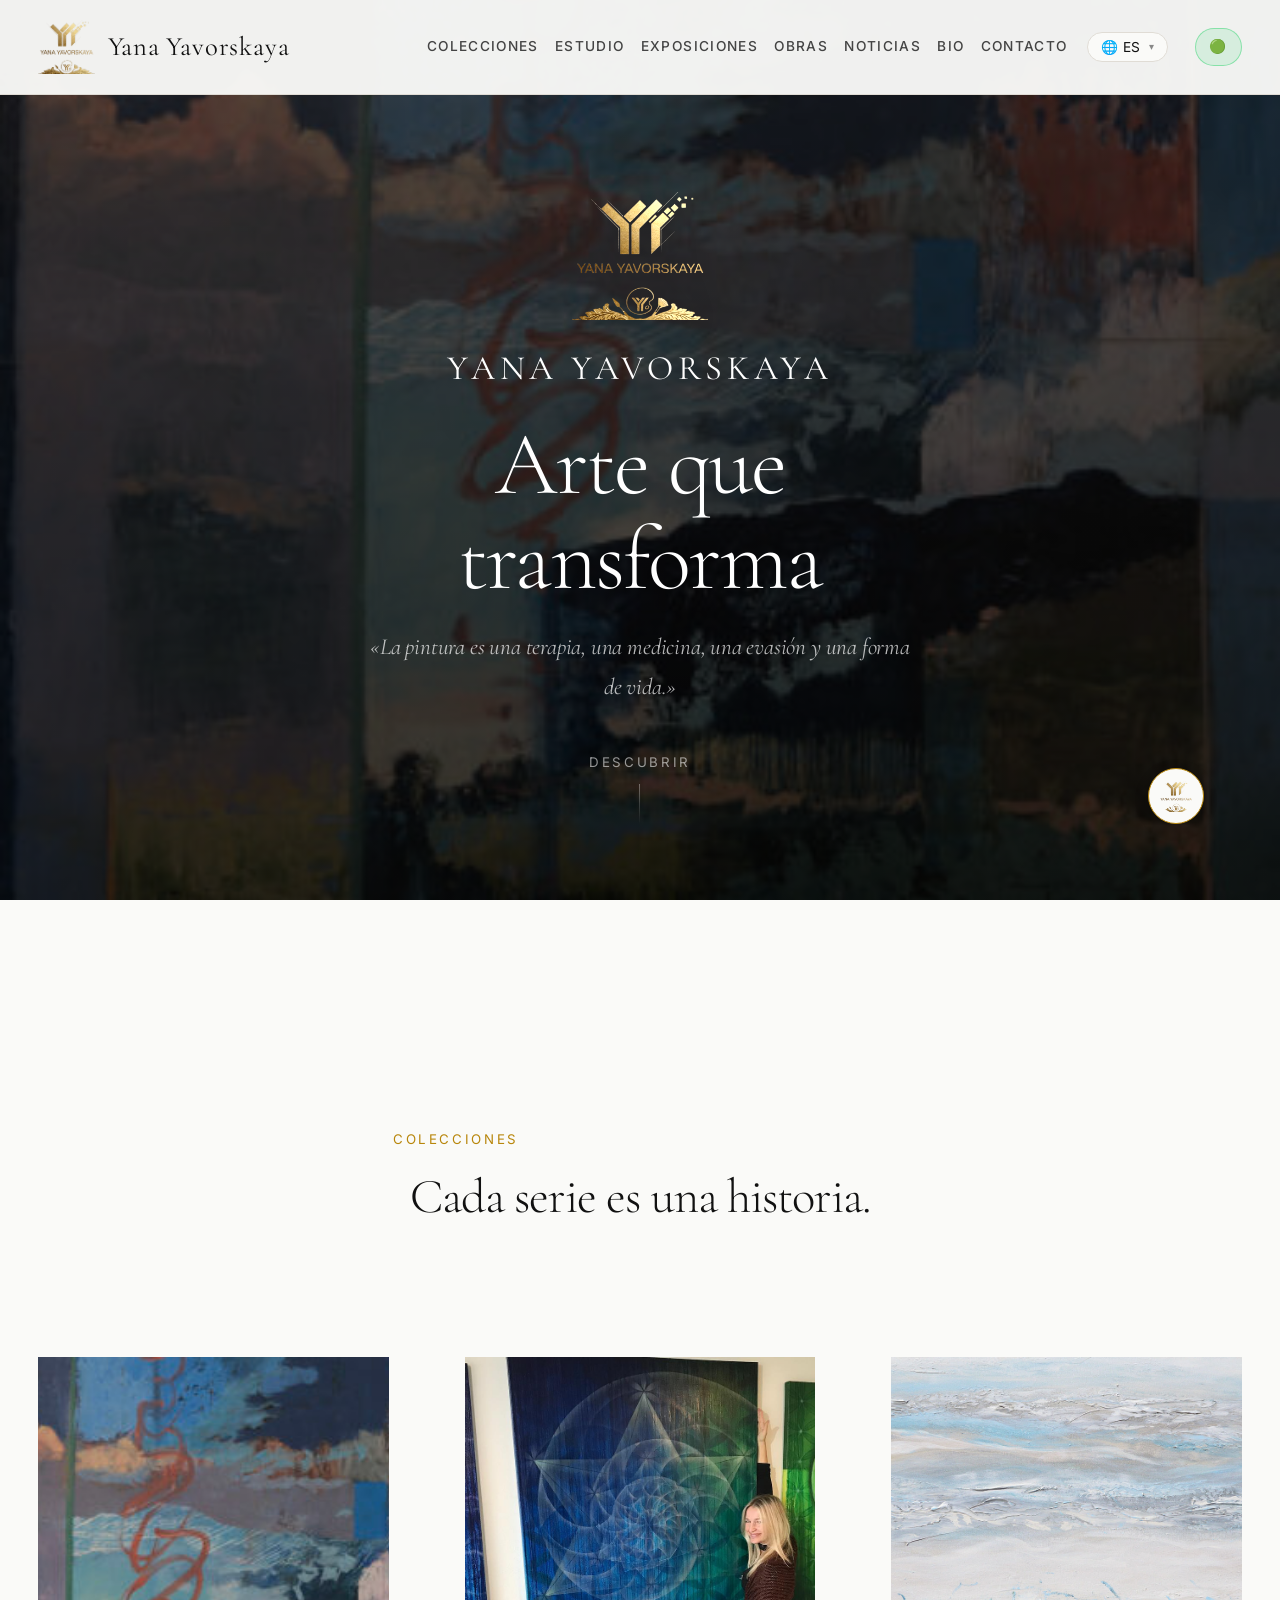
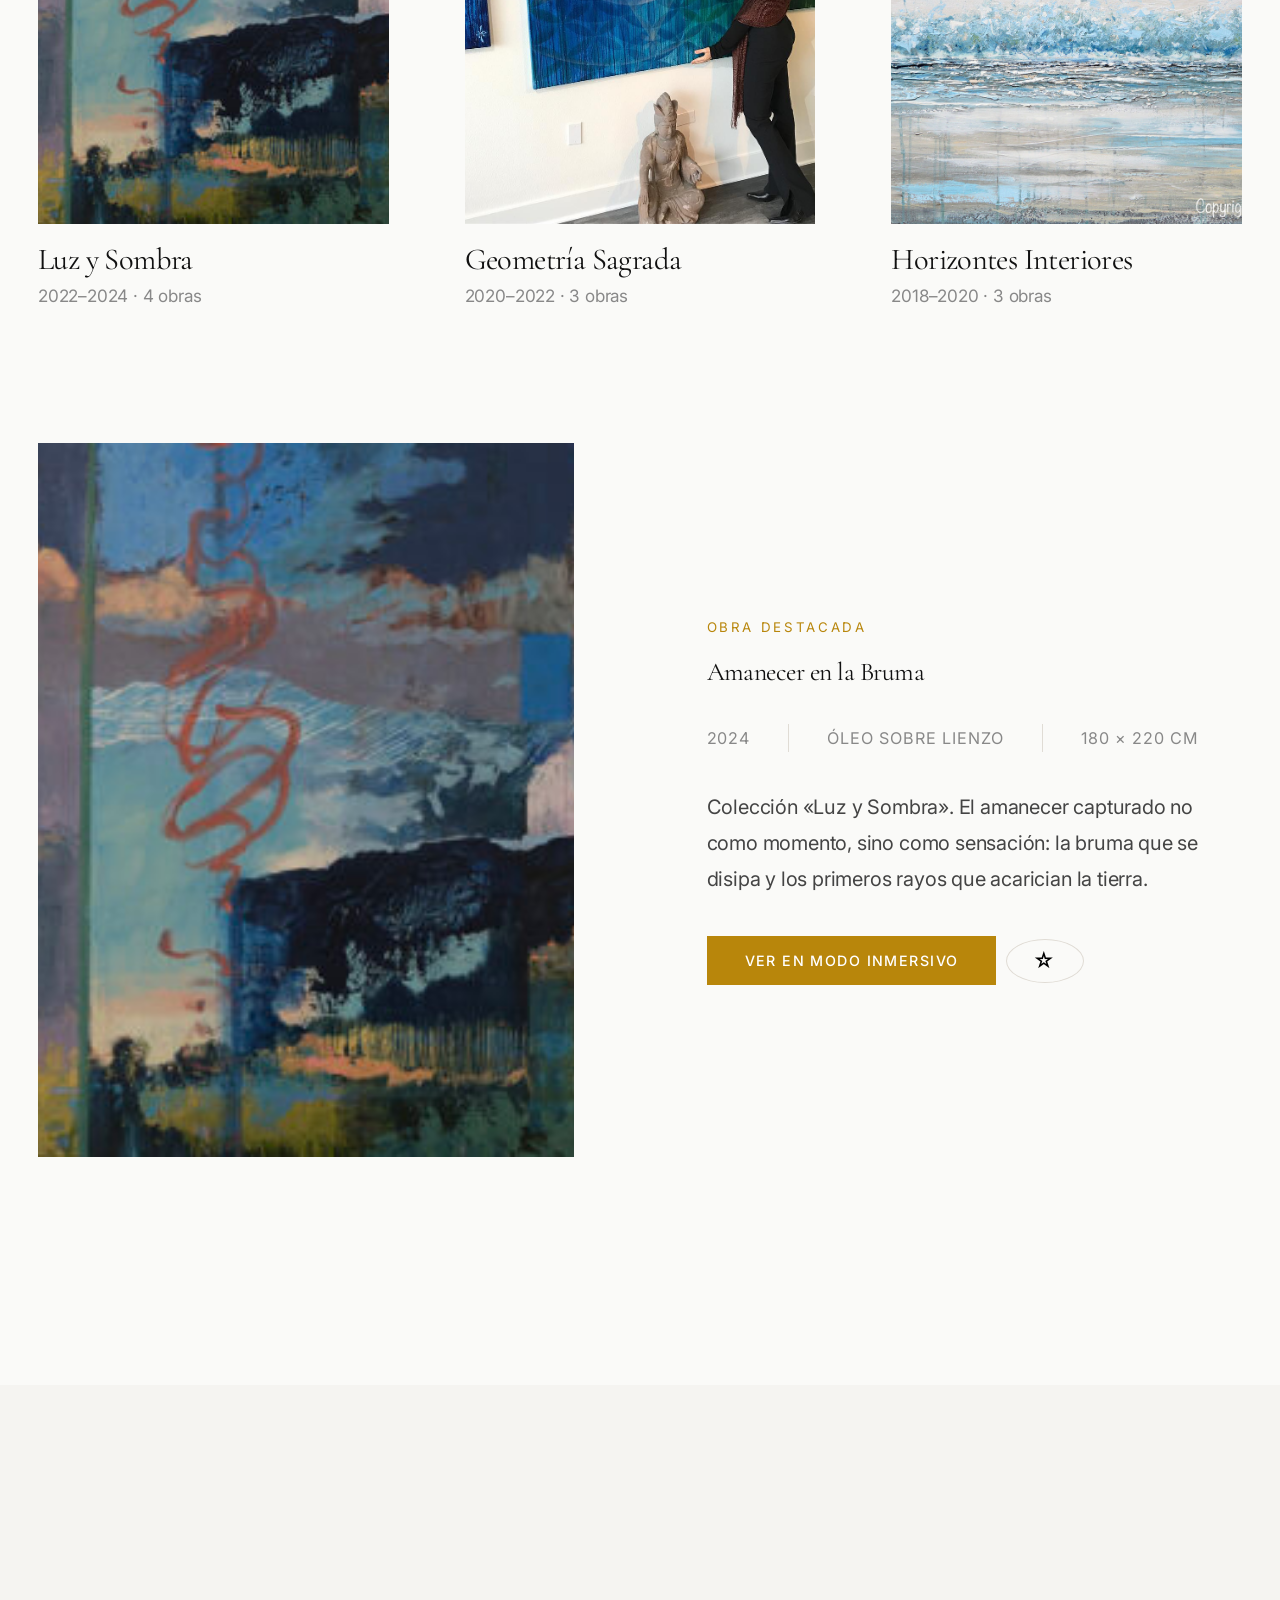
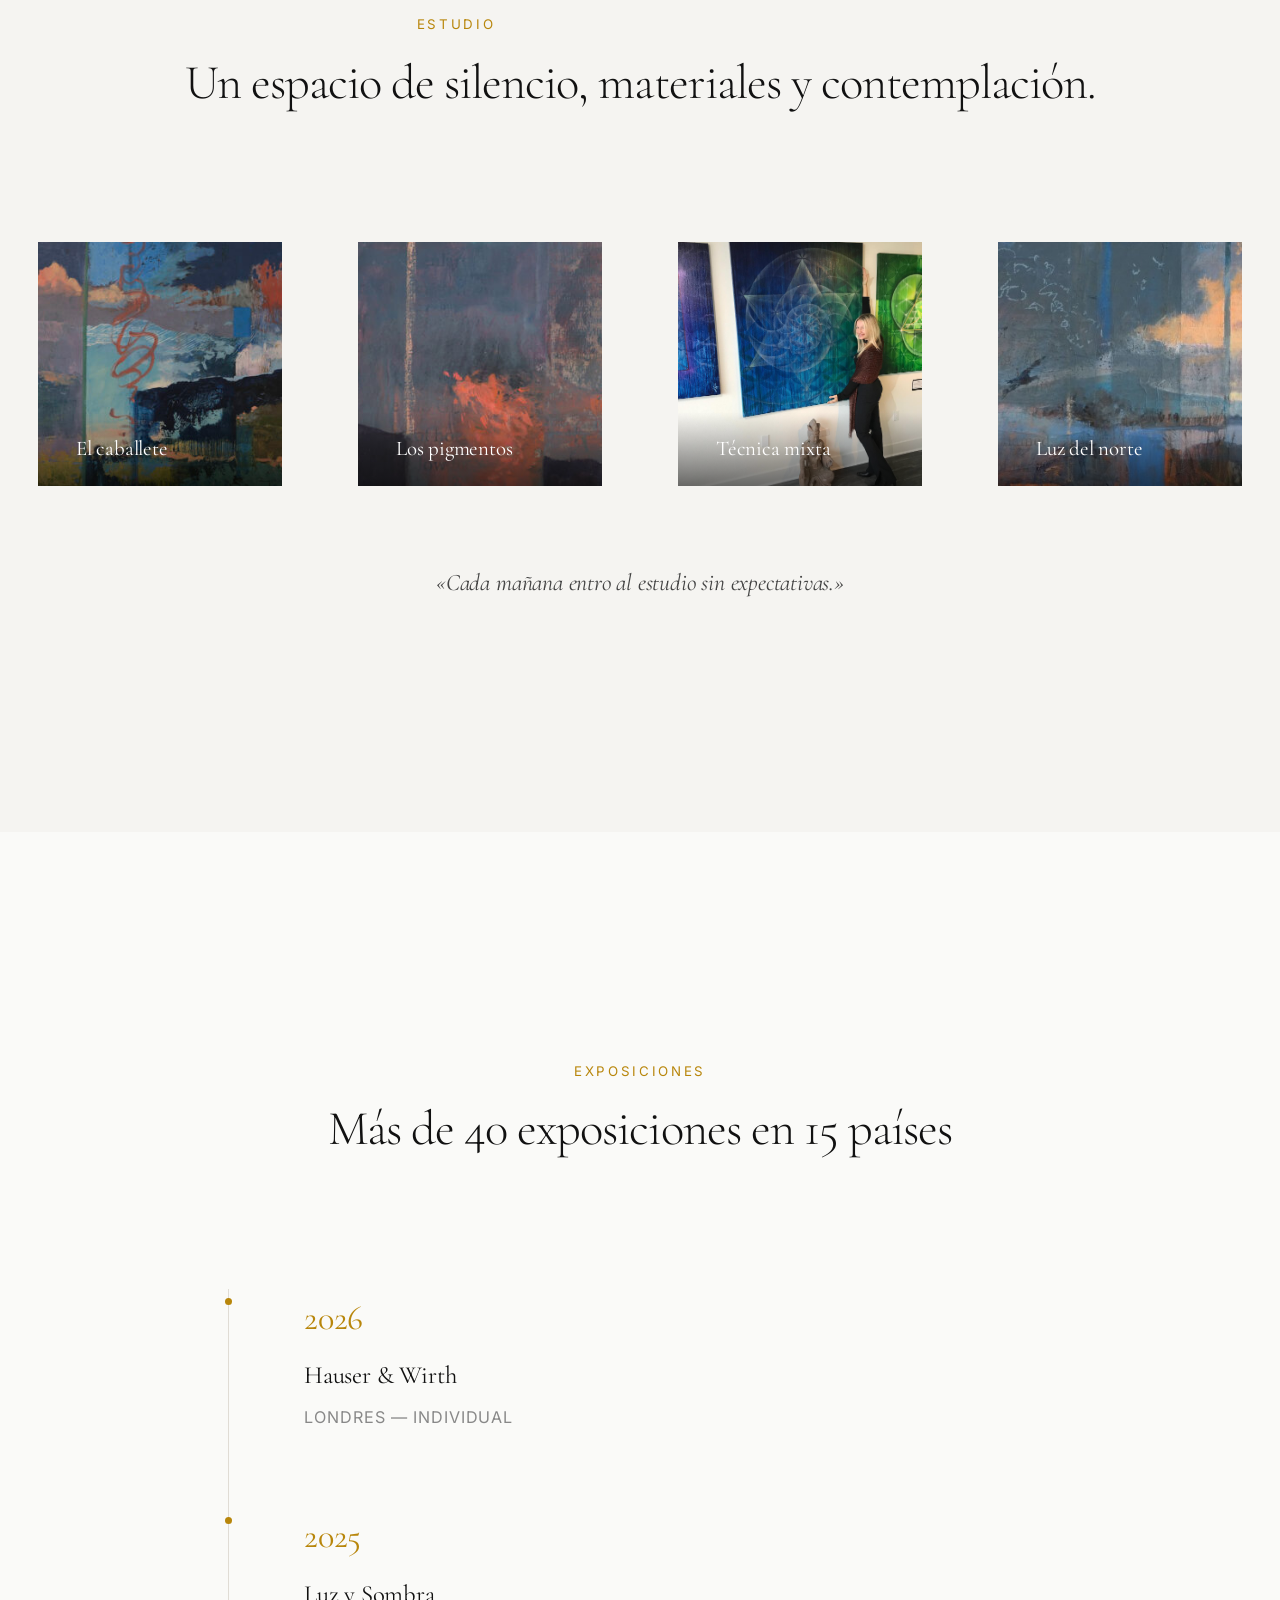
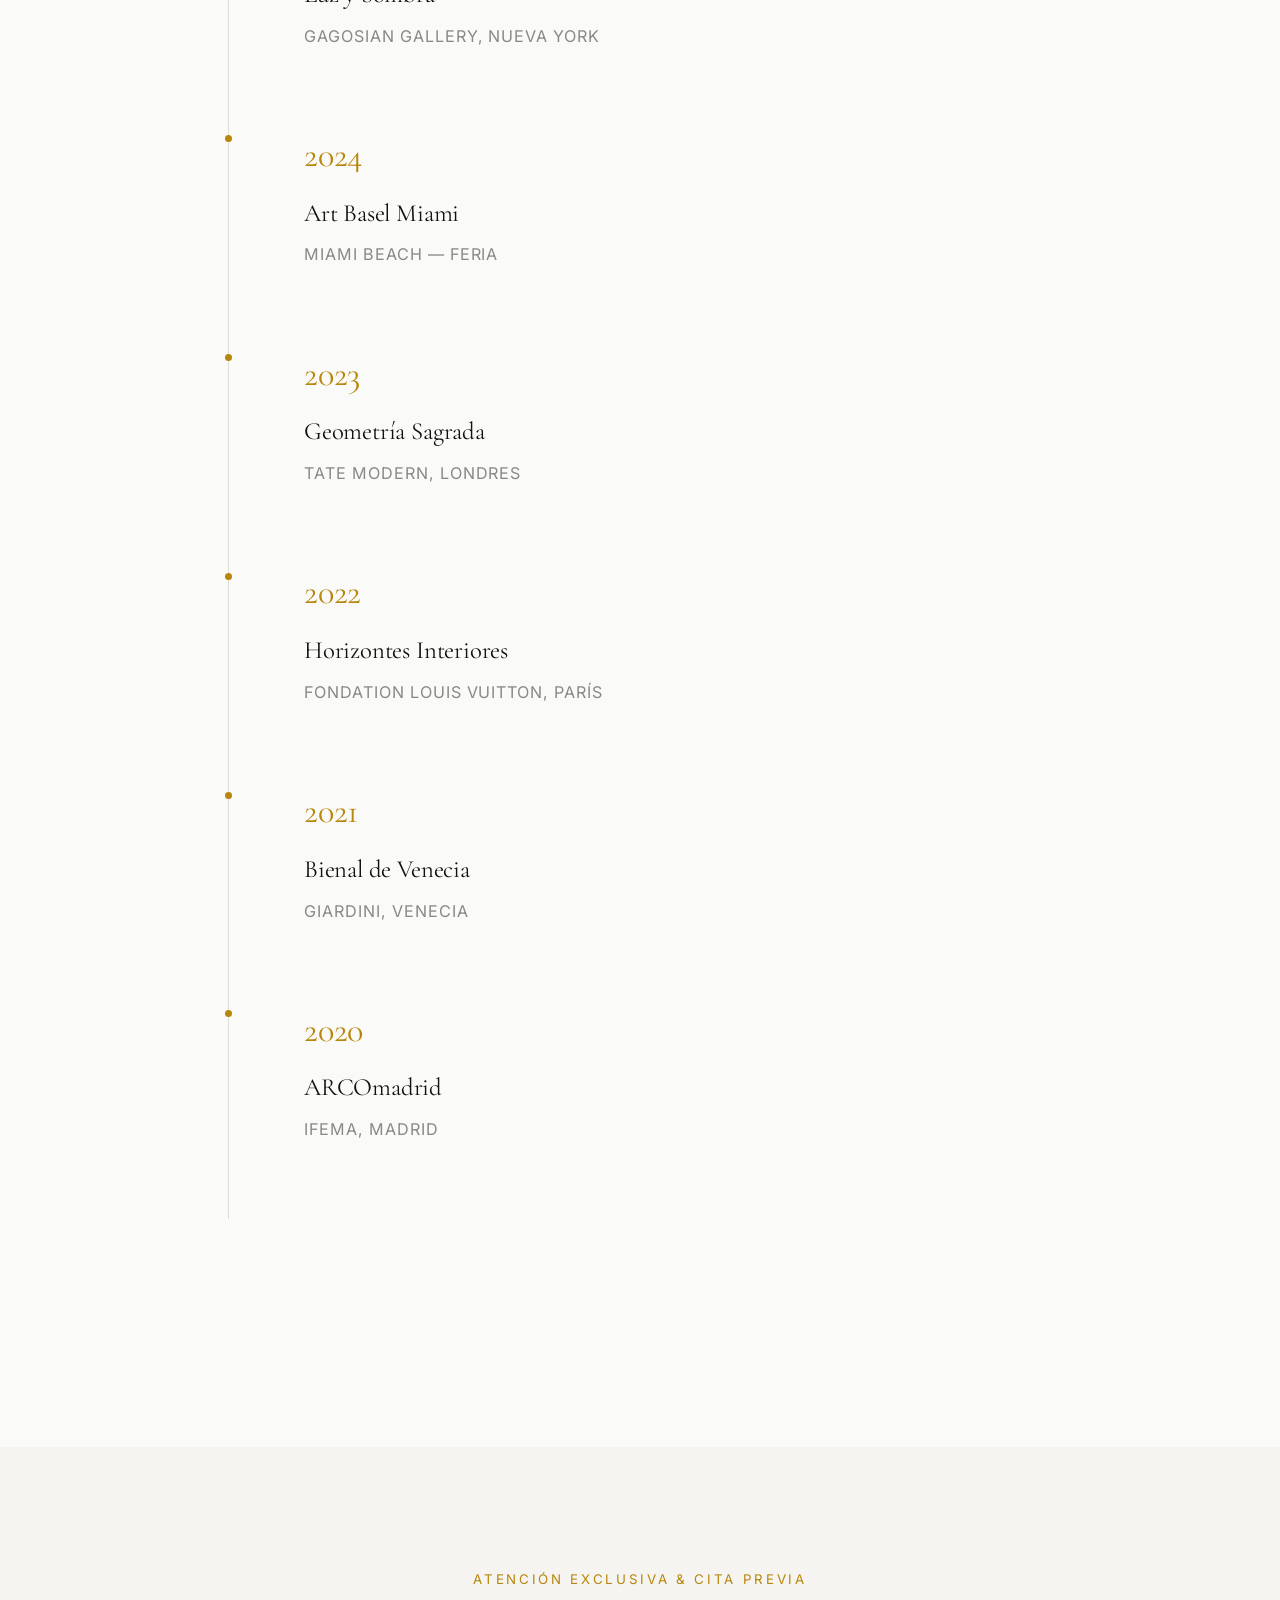
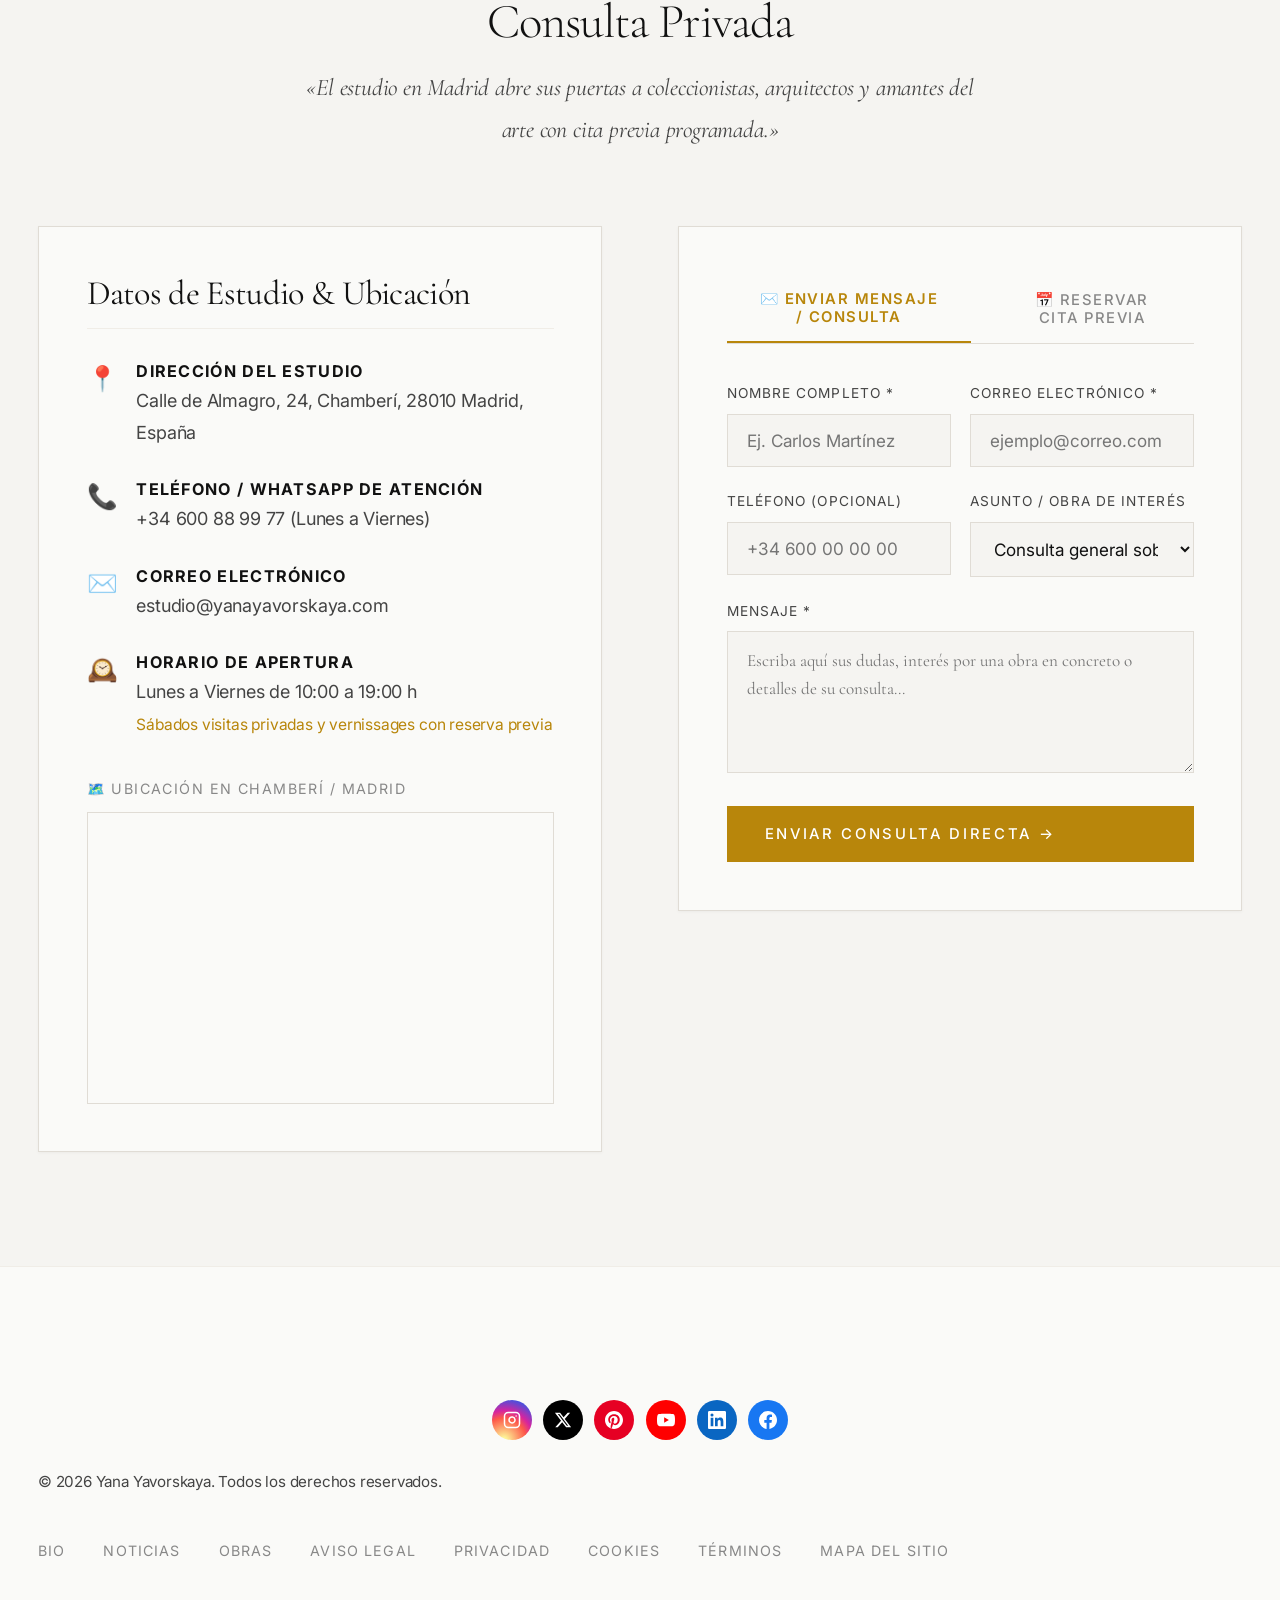
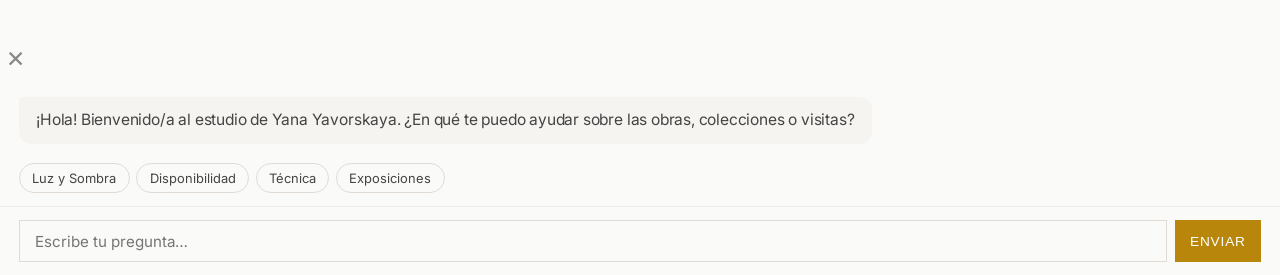
==== commit 8eb48367: "fix(cirugia-restauracion-total): restauracion completa del 100% del contenido HTML y chat QA en vivo" ====
--- a/index.html
+++ b/index.html
@@ -17,39 +17,412 @@
 
 <!-- ===== NAV ===== -->
 <nav class="nav" role="navigation">
-  
+  <div class="nav__inner">
+    <a href="index.html" class="nav__brand">
+      <img src="assets/logo.png" alt="Yana Yavorskaya" class="nav__brand-logo" width="48" height="45">
+      Yana Yavorskaya
+    </a>
+    <button class="nav__toggle" aria-label="Menú" aria-expanded="false">
+      <span></span><span></span><span></span>
+    </button>
+    <ul class="nav__links">
+      <li><a href="index.html#colecciones" data-i18n="nav.colecciones">Colecciones</a></li>
+      <li><a href="index.html#estudio" data-i18n="nav.estudio">Estudio</a></li>
+      <li><a href="index.html#exposiciones" data-i18n="nav.exposiciones">Exposiciones</a></li>
+      <li><a href="obras-disponibles.html" data-i18n="nav.obras">Obras</a></li>
+      <li><a href="noticias.html" data-i18n="nav.noticias">Noticias</a></li>
+      <li><a href="sobre-mi.html" data-i18n="nav.bio">Bio</a></li>
+      <li><a href="index.html#contacto" data-i18n="nav.contacto">Contacto</a></li>
+      <!-- SELECTOR DE IDIOMAS -->
+      <li class="nav__item-lang" id="nav-item-lang-container" style="display: flex; align-items: center; margin: 0 0.4rem;">
+        <div id="lang-switcher" class="lang-switcher"></div>
+      </li>
+      <!-- BOTÓN WHATSAPP -->
+      <li style="display: flex; align-items: center;"><a href="https://wa.me/34600889977?text=Hola%20Yana%20Yavorskaya" target="_blank" rel="noopener" class="nav__wa-clean" title="WhatsApp directo con Yana"><span style="color:#25D366;">🟢</span> <span data-i18n="nav.wa">+34 600 88 99 77</span></a></li>
+    </ul>
+  </div>
 </nav>
 
 <!-- ===== HERO — Imagen grande a pantalla completa ===== -->
 <section class="hero">
-  
-  
-  
-  
+  <div class="hero__bg">
+    <img src="assets/obras/hero-bg.jpg" alt="" aria-hidden="true" loading="eager">
+  </div>
+  <div class="hero__overlay"></div>
+  <div class="hero__content reveal">
+    <img src="assets/logo.png" alt="Yana Yavorskaya" class="hero__logo" width="518" height="482">
+    <p class="hero__artist">Yana Yavorskaya</p>
+    <h1 class="hero__title">Arte que<br>transforma</h1>
+    <p class="hero__quote">«La pintura es una terapia, una medicina, una evasión y una forma de vida.»</p>
+  </div>
+  <div class="hero__scroll" aria-hidden="true">
+    <span data-i18n="hero.scroll">Descubrir</span>
+    <div class="hero__scroll-line"></div>
+  </div>
 </section>
 
 <!-- ===== COLECCIONES — 3 tarjetas exactas ===== -->
 <section id="colecciones" class="section section--light">
-  
+  <div class="container">
+    <div class="section__header reveal">
+      <p class="section__label" data-i18n="collections.label">Colecciones</p>
+      <h2 class="section__title" data-i18n="collections.subtitle">Cada serie es una historia</h2>
+    </div>
+    <div class="collections-grid">
+
+      <article class="collection-card reveal" data-museum-open data-collection="luz-y-sombra">
+        <div class="collection-card__image">
+          <img src="assets/obras/amanecer-bruma.jpg" alt="Luz y Sombra" loading="lazy">
+        </div>
+        <h3 class="collection-card__title" data-i18n="col1.title">Luz y Sombra</h3>
+        <p class="collection-card__desc" data-i18n="col1.desc">2022–2024 · 4 obras</p>
+      </article>
+
+      <article class="collection-card reveal" data-museum-open data-collection="geometria-sagrada">
+        <div class="collection-card__image">
+          <img src="assets/obras/espiral-aurea.jpg" alt="Geometría Sagrada" loading="lazy">
+        </div>
+        <h3 class="collection-card__title" data-i18n="col2.title">Geometría Sagrada</h3>
+        <p class="collection-card__desc" data-i18n="col2.desc">2020–2022 · 3 obras</p>
+      </article>
+
+      <article class="collection-card reveal" data-museum-open data-collection="horizontes-interiores">
+        <div class="collection-card__image">
+          <img src="assets/obras/memoria-horizonte.jpg" alt="Horizontes Interiores" loading="lazy">
+        </div>
+        <h3 class="collection-card__title" data-i18n="col3.title">Horizontes Interiores</h3>
+        <p class="collection-card__desc" data-i18n="col3.desc">2018–2020 · 3 obras</p>
+      </article>
+
+    </div>
+
+    <!-- Obra destacada -->
+    <div class="artwork-detail reveal" style="margin-top: var(--spacing-xl);">
+      <div class="artwork-detail__image">
+        <img src="assets/obras/amanecer-bruma.jpg" alt="Amanecer en la Bruma" loading="lazy">
+      </div>
+      <div class="artwork-detail__info">
+        <p class="section__label">Obra destacada</p>
+        <h3 data-i18n="featured.title">Amanecer en la Bruma</h3>
+        <div class="artwork-detail__meta">
+          <span>2024</span><span>Óleo sobre lienzo</span><span>180 × 220 cm</span>
+        </div>
+        <p class="artwork-detail__desc">Colección «Luz y Sombra». El amanecer capturado no como momento, sino como sensación: la bruma que se disipa y los primeros rayos que acarician la tierra.</p>
+        <div style="display:flex;gap:0.5rem;align-items:center;">
+          <button class="btn btn--primary" data-museum-open data-collection="luz-y-sombra" data-obra-index="0">Ver en modo inmersivo</button>
+          <button class="btn btn--favorite" data-obra-id="obra-1" aria-label="Añadir a favoritos">☆</button>
+        </div>
+      </div>
+    </div>
+  </div>
 </section>
 
 <!-- ===== ESTUDIO ===== -->
 <section id="estudio" class="section section--alt">
-  
+  <div class="container">
+    <div class="section__header reveal">
+      <p class="section__label" data-i18n="studio.label">El Estudio</p>
+      <h2 class="section__title" data-i18n="studio.subtitle">Donde nace cada obra</h2>
+    </div>
+    <div class="studio-grid">
+      <div class="studio-card reveal"><img src="assets/obras/hero-bg.jpg" alt="" loading="lazy"><div class="studio-card__caption">El caballete</div></div>
+      <div class="studio-card reveal"><img src="assets/obras/interludio.jpg" alt="" loading="lazy"><div class="studio-card__caption">Los pigmentos</div></div>
+      <div class="studio-card reveal"><img src="assets/obras/espiral-aurea.jpg" alt="" loading="lazy"><div class="studio-card__caption">Técnica mixta</div></div>
+      <div class="studio-card reveal"><img src="assets/obras/ultimo-rayo.jpg" alt="" loading="lazy"><div class="studio-card__caption">Luz del norte</div></div>
+    </div>
+    <p class="reveal" style="text-align:center;max-width:650px;margin:var(--spacing-lg) auto 0;font-family:var(--serif);font-style:italic;font-size:1.25rem;color:var(--text-secondary);" data-i18n="studio.quote">«Cada mañana entro al estudio sin expectativas. El lienzo me dice lo que necesita. Yo solo escucho.»</p>
+  </div>
 </section>
 
 <!-- ===== EXPOSICIONES ===== -->
 <section id="exposiciones" class="section section--light">
-  
+  <div class="container container-narrow">
+    <div class="section__header reveal">
+      <p class="section__label" data-i18n="exhibitions.label">Exposiciones</p>
+      <h2 class="section__title">Más de 40 exposiciones en 15 países</h2>
+    </div>
+    <div class="timeline reveal">
+      <div class="timeline__item"><div class="timeline__year">2026</div><div class="timeline__title">Hauser & Wirth</div><div class="timeline__place">Londres — Individual</div></div>
+      <div class="timeline__item"><div class="timeline__year">2025</div><div class="timeline__title">Luz y Sombra</div><div class="timeline__place">Gagosian Gallery, Nueva York</div></div>
+      <div class="timeline__item"><div class="timeline__year">2024</div><div class="timeline__title">Art Basel Miami</div><div class="timeline__place">Miami Beach — Feria</div></div>
+      <div class="timeline__item"><div class="timeline__year">2023</div><div class="timeline__title">Geometría Sagrada</div><div class="timeline__place">Tate Modern, Londres</div></div>
+      <div class="timeline__item"><div class="timeline__year">2022</div><div class="timeline__title">Horizontes Interiores</div><div class="timeline__place">Fondation Louis Vuitton, París</div></div>
+      <div class="timeline__item"><div class="timeline__year">2021</div><div class="timeline__title">Bienal de Venecia</div><div class="timeline__place">Giardini, Venecia</div></div>
+      <div class="timeline__item"><div class="timeline__year">2020</div><div class="timeline__title">ARCOmadrid</div><div class="timeline__place">IFEMA, Madrid</div></div>
+    </div>
+  </div>
 </section>
 
 <!-- ===== CONTACTO & CITAS PRIVADAS ===== -->
 <section id="contacto" class="section section--alt" style="padding: 6rem 0;">
-  <!-- ===== FOOTER con redes sociales SVG ===== -->
-<footer class="footer">
-  
-  
-  
+  <div class="container">
+    <div style="text-align: center; margin-bottom: 4rem;">
+      <span class="section__label" data-i18n="contact.label">Atención Exclusiva & Cita Previa</span>
+      <h2 class="section__title" data-i18n="contact.title">Contacto & Visitas al Estudio</h2>
+      <p style="margin: 0 auto; max-width: 680px; font-family: var(--serif); font-style: italic; font-size: 1.25rem; color: var(--text-secondary);">«El estudio en Madrid abre sus puertas a coleccionistas, arquitectos y amantes del arte con cita previa programada.»</p>
+    </div>
+
+    <div style="display: grid; grid-template-columns: repeat(auto-fit, minmax(320px, 1fr)); gap: 4rem; align-items: start;">
+      
+      <!-- Columna Izquierda: Datos, Dirección, Teléfono, Horario & Mapa -->
+      <div style="background: var(--bg); padding: 2.5rem; border: 1px solid var(--border); box-shadow: var(--shadow-sm);">
+        <h3 style="font-family: var(--serif); font-size: 1.8rem; margin-bottom: 1.5rem; border-bottom: 1px solid var(--border-light); padding-bottom: 0.8rem;">Datos de Estudio & Ubicación</h3>
+        
+        <ul style="list-style: none; display: flex; flex-direction: column; gap: 1.4rem; font-size: 0.95rem; color: var(--text-secondary); margin-bottom: 2rem; padding-left: 0;">
+          <li style="display: flex; gap: 1rem; align-items: flex-start;">
+            <span style="font-size: 1.3rem;">📍</span>
+            <div>
+              <strong style="color: var(--text); display: block; font-size: 0.85rem; text-transform: uppercase; letter-spacing: 0.08em; font-family: var(--sans);">Dirección del Estudio</strong>
+              Calle de Almagro, 24, Chamberí, 28010 Madrid, España
+            </div>
+          </li>
+          <li style="display: flex; gap: 1rem; align-items: flex-start;">
+            <span style="font-size: 1.3rem;">📞</span>
+            <div>
+              <strong style="color: var(--text); display: block; font-size: 0.85rem; text-transform: uppercase; letter-spacing: 0.08em; font-family: var(--sans);">Teléfono / WhatsApp de Atención</strong>
+              +34 600 88 99 77 (Lunes a Viernes)
+            </div>
+          </li>
+          <li style="display: flex; gap: 1rem; align-items: flex-start;">
+            <span style="font-size: 1.3rem;">✉️</span>
+            <div>
+              <strong style="color: var(--text); display: block; font-size: 0.85rem; text-transform: uppercase; letter-spacing: 0.08em; font-family: var(--sans);">Correo Electrónico</strong>
+              estudio@yanayavorskaya.com
+            </div>
+          </li>
+          <li style="display: flex; gap: 1rem; align-items: flex-start;">
+            <span style="font-size: 1.3rem;">🕰️</span>
+            <div>
+              <strong style="color: var(--text); display: block; font-size: 0.85rem; text-transform: uppercase; letter-spacing: 0.08em; font-family: var(--sans);">Horario de Apertura</strong>
+              Lunes a Viernes de 10:00 a 19:00 h<br><span style="font-size: 0.82rem; color: var(--accent);">Sábados visitas privadas y vernissages con reserva previa</span>
+            </div>
+          </li>
+        </ul>
+
+        <!-- Mapa de Ubicación -->
+        <div>
+          <span style="font-size: 0.75rem; text-transform: uppercase; letter-spacing: 0.1em; color: var(--text-tertiary); display: block; margin-bottom: 0.5rem;">🗺️ Ubicación en Chamberí / Madrid</span>
+          <div style="aspect-ratio: 16/10; overflow: hidden; border: 1px solid var(--border);">
+            <iframe src="https://www.google.com/maps/embed?pb=!1m18!1m12!1m3!1d3036.8!2d-3.696!3d40.432!2m3!1f0!2f0!3f0!3m2!1i1024!2i768!4f13.1!3m3!1m2!1s0xd422883!2sCalle+de+Almagro%2C+24%2C+Chamber%C3%AD%2C+28010+Madrid!5e0!3m2!1ses!2ses!4v1700000000000!5m2!1ses!2ses" width="100%" height="100%" style="border:0; filter: grayscale(85%) contrast(110%);" allowfullscreen="" loading="lazy" referrerpolicy="no-referrer-when-downgrade"></iframe>
+          </div>
+        </div>
+      </div>
+
+      <!-- Columna Derecha: Sistema de Pestañas (Mensaje Directo vs Reserva Cita Previa) -->
+      <div style="background: var(--bg); padding: 2.5rem; border: 1px solid var(--border); box-shadow: var(--shadow-sm);">
+        <div style="display: flex; border-bottom: 1px solid var(--border); margin-bottom: 2rem; gap: 1rem;">
+          <button id="tab-btn-msg" onclick="switchContactTab('msg')" style="padding: 0.8rem 1.5rem; border: none; background: none; font-family: var(--sans); font-size: 0.78rem; text-transform: uppercase; letter-spacing: 0.1em; font-weight: 600; color: var(--accent); border-bottom: 2px solid var(--accent); cursor: pointer;">✉️ Enviar Mensaje / Consulta</button>
+          <button id="tab-btn-cal" onclick="switchContactTab('cal')" style="padding: 0.8rem 1.5rem; border: none; background: none; font-family: var(--sans); font-size: 0.78rem; text-transform: uppercase; letter-spacing: 0.1em; font-weight: 500; color: var(--text-tertiary); cursor: pointer;">📅 Reservar Cita Previa</button>
+        </div>
+
+        <!-- Pestaña 1: Formulario de Mensaje -->
+        <div id="tab-panel-msg" style="display: block;">
+          <form onsubmit="event.preventDefault(); alert('✓ Su mensaje ha sido enviado con éxito al estudio de Yana Yavorskaya. Nos pondremos en contacto en 24 horas.'); this.reset();" style="display: flex; flex-direction: column; gap: 1.2rem;">
+            <div style="display: grid; grid-template-columns: repeat(auto-fit, minmax(140px, 1fr)); gap: 1rem;">
+              <div>
+                <label style="display: block; font-size: 0.72rem; text-transform: uppercase; letter-spacing: 0.08em; color: var(--text-secondary); margin-bottom: 0.4rem;">Nombre Completo *</label>
+                <input type="text" required placeholder="Ej. Carlos Martínez" style="width: 100%; padding: 0.8rem 1rem; border: 1px solid var(--border); background: var(--bg-alt); font-size: 0.9rem; font-family: var(--sans);">
+              </div>
+              <div>
+                <label style="display: block; font-size: 0.72rem; text-transform: uppercase; letter-spacing: 0.08em; color: var(--text-secondary); margin-bottom: 0.4rem;">Correo Electrónico *</label>
+                <input type="email" required placeholder="ejemplo@correo.com" style="width: 100%; padding: 0.8rem 1rem; border: 1px solid var(--border); background: var(--bg-alt); font-size: 0.9rem; font-family: var(--sans);">
+              </div>
+            </div>
+
+            <div style="display: grid; grid-template-columns: repeat(auto-fit, minmax(140px, 1fr)); gap: 1rem;">
+              <div>
+                <label style="display: block; font-size: 0.72rem; text-transform: uppercase; letter-spacing: 0.08em; color: var(--text-secondary); margin-bottom: 0.4rem;">Teléfono (Opcional)</label>
+                <input type="tel" placeholder="+34 600 00 00 00" style="width: 100%; padding: 0.8rem 1rem; border: 1px solid var(--border); background: var(--bg-alt); font-size: 0.9rem; font-family: var(--sans);">
+              </div>
+              <div>
+                <label style="display: block; font-size: 0.72rem; text-transform: uppercase; letter-spacing: 0.08em; color: var(--text-secondary); margin-bottom: 0.4rem;">Asunto / Obra de Interés</label>
+                <select style="width: 100%; padding: 0.8rem 1rem; border: 1px solid var(--border); background: var(--bg-alt); font-size: 0.9rem; font-family: var(--sans); color: var(--text);">
+                  <option value="Consulta general">Consulta general sobre el estudio</option>
+                  <option value="Obras disponibles">Información de obras disponibles</option>
+                  <option value="Encargo personalizado">Encargo o colección personalizada</option>
+                  <option value="Prensa / Colaboración">Prensa, entrevistas o colaboración</option>
+                </select>
+              </div>
+            </div>
+
+            <div>
+              <label style="display: block; font-size: 0.72rem; text-transform: uppercase; letter-spacing: 0.08em; color: var(--text-secondary); margin-bottom: 0.4rem;">Mensaje *</label>
+              <textarea rows="4" required placeholder="Escriba aquí sus dudas, interés por una obra en concreto o detalles de su consulta..." style="width: 100%; padding: 0.8rem 1rem; border: 1px solid var(--border); background: var(--bg-alt); font-size: 0.9rem; font-family: var(--serif); line-height: 1.6;"></textarea>
+            </div>
+
+            <button type="submit" class="btn btn--primary" style="align-self: flex-start; padding: 1rem 2rem; font-size: 0.78rem; letter-spacing: 0.18em; width: 100%;">ENVIAR CONSULTA DIRECTA →</button>
+          </form>
+        </div>
+
+        <!-- Pestaña 2: Calendario de Cita Previa -->
+        <div id="tab-panel-cal" style="display: none;">
+          <form onsubmit="event.preventDefault(); alert('¡Excelente! Su cita previa en el estudio de Calle Almagro 24 (Madrid) ha quedado reservada con éxito. Le hemos enviado la confirmación por WhatsApp y correo electrónico.'); this.reset(); switchContactTab('msg');" style="display: flex; flex-direction: column; gap: 1.2rem;">
+            <div>
+              <label style="display: block; font-size: 0.72rem; text-transform: uppercase; letter-spacing: 0.08em; color: var(--text-secondary); margin-bottom: 0.4rem;">Motivo de la Visita *</label>
+              <select required style="width: 100%; padding: 0.8rem 1rem; border: 1px solid var(--border); background: var(--bg-alt); font-size: 0.9rem; font-family: var(--sans);">
+                <option value="Contemplar obras en persona">Contemplación privada de obras disponibles</option>
+                <option value="Asesoramiento interiorismo">Asesoramiento para colecciones y proyectos de interiorismo</option>
+                <option value="Recogida de obra">Recogida de obra o certificado en taller</option>
+              </select>
+            </div>
+
+            <!-- Calendario Interactivo -->
+            <div>
+              <label style="display: block; font-size: 0.72rem; text-transform: uppercase; letter-spacing: 0.08em; color: var(--text-secondary); margin-bottom: 0.6rem;">Seleccionar Fecha de Visita (Julio / Agosto 2026) *</label>
+              <div style="display: grid; grid-template-columns: repeat(5, 1fr); gap: 0.5rem; text-align: center; font-size: 0.8rem; font-family: var(--sans);">
+                <button type="button" onclick="selectCalDate(this, 'Lun 13 Jul')" class="cal-day-btn" style="padding: 0.6rem; border: 1px solid var(--accent); background: var(--accent); color: #fff;"><strong>Lun 13</strong><br><span style="font-size:0.68rem; color:inherit;">Julio</span></button>
+                <button type="button" onclick="selectCalDate(this, 'Mar 14 Jul')" class="cal-day-btn" style="padding: 0.6rem; border: 1px solid var(--border); background: var(--bg-alt);"><strong>Mar 14</strong><br><span style="font-size:0.68rem; color:var(--text-tertiary);">Julio</span></button>
+                <button type="button" onclick="selectCalDate(this, 'Mié 15 Jul')" class="cal-day-btn" style="padding: 0.6rem; border: 1px solid var(--border); background: var(--bg-alt);"><strong>Mié 15</strong><br><span style="font-size:0.68rem; color:var(--text-tertiary);">Julio</span></button>
+                <button type="button" onclick="selectCalDate(this, 'Jue 16 Jul')" class="cal-day-btn" style="padding: 0.6rem; border: 1px solid var(--border); background: var(--bg-alt);"><strong>Jue 16</strong><br><span style="font-size:0.68rem; color:var(--text-tertiary);">Julio</span></button>
+                <button type="button" onclick="selectCalDate(this, 'Vie 17 Jul')" class="cal-day-btn" style="padding: 0.6rem; border: 1px solid var(--border); background: var(--bg-alt);"><strong>Vie 17</strong><br><span style="font-size:0.68rem; color:var(--text-tertiary);">Julio</span></button>
+                <button type="button" onclick="selectCalDate(this, 'Lun 20 Jul')" class="cal-day-btn" style="padding: 0.6rem; border: 1px solid var(--border); background: var(--bg-alt);"><strong>Lun 20</strong><br><span style="font-size:0.68rem; color:var(--text-tertiary);">Julio</span></button>
+                <button type="button" onclick="selectCalDate(this, 'Mar 21 Jul')" class="cal-day-btn" style="padding: 0.6rem; border: 1px solid var(--border); background: var(--bg-alt);"><strong>Mar 21</strong><br><span style="font-size:0.68rem; color:var(--text-tertiary);">Julio</span></button>
+                <button type="button" onclick="selectCalDate(this, 'Mié 22 Jul')" class="cal-day-btn" style="padding: 0.6rem; border: 1px solid var(--border); background: var(--bg-alt);"><strong>Mié 22</strong><br><span style="font-size:0.68rem; color:var(--text-tertiary);">Julio</span></button>
+                <button type="button" onclick="selectCalDate(this, 'Jue 23 Jul')" class="cal-day-btn" style="padding: 0.6rem; border: 1px solid var(--border); background: var(--bg-alt);"><strong>Jue 23</strong><br><span style="font-size:0.68rem; color:var(--text-tertiary);">Julio</span></button>
+                <button type="button" onclick="selectCalDate(this, 'Vie 24 Jul')" class="cal-day-btn" style="padding: 0.6rem; border: 1px solid var(--border); background: var(--bg-alt);"><strong>Vie 24</strong><br><span style="font-size:0.68rem; color:var(--text-tertiary);">Julio</span></button>
+              </div>
+              <input type="hidden" id="cal-selected-date" name="fecha_reserva" required value="Lun 13 Jul">
+            </div>
+
+            <!-- Selector de Hora -->
+            <div>
+              <label style="display: block; font-size: 0.72rem; text-transform: uppercase; letter-spacing: 0.08em; color: var(--text-secondary); margin-bottom: 0.6rem;">Seleccionar Franja Horaria *</label>
+              <div style="display: grid; grid-template-columns: repeat(4, 1fr); gap: 0.5rem; text-align: center; font-size: 0.8rem; font-family: var(--sans);">
+                <button type="button" onclick="selectCalTime(this, '11:00 h')" class="cal-time-btn" style="padding: 0.6rem; border: 1px solid var(--accent); background: var(--accent); color: #fff; font-weight: 600;">11:00 h</button>
+                <button type="button" onclick="selectCalTime(this, '12:30 h')" class="cal-time-btn" style="padding: 0.6rem; border: 1px solid var(--border); background: var(--bg-alt);">12:30 h</button>
+                <button type="button" onclick="selectCalTime(this, '16:30 h')" class="cal-time-btn" style="padding: 0.6rem; border: 1px solid var(--border); background: var(--bg-alt);">16:30 h</button>
+                <button type="button" onclick="selectCalTime(this, '18:00 h')" class="cal-time-btn" style="padding: 0.6rem; border: 1px solid var(--border); background: var(--bg-alt);">18:00 h</button>
+              </div>
+              <input type="hidden" id="cal-selected-time" name="hora_reserva" required value="11:00 h">
+            </div>
+
+            <div style="display: grid; grid-template-columns: repeat(auto-fit, minmax(140px, 1fr)); gap: 1rem; margin-top: 0.4rem;">
+              <div>
+                <label style="display: block; font-size: 0.72rem; text-transform: uppercase; letter-spacing: 0.08em; color: var(--text-secondary); margin-bottom: 0.4rem;">Su Nombre *</label>
+                <input type="text" required placeholder="Nombre y apellidos" style="width: 100%; padding: 0.8rem 1rem; border: 1px solid var(--border); background: var(--bg-alt); font-size: 0.9rem; font-family: var(--sans);">
+              </div>
+              <div>
+                <label style="display: block; font-size: 0.72rem; text-transform: uppercase; letter-spacing: 0.08em; color: var(--text-secondary); margin-bottom: 0.4rem;">Teléfono / WhatsApp *</label>
+                <input type="tel" required placeholder="+34 600 00 00 00" style="width: 100%; padding: 0.8rem 1rem; border: 1px solid var(--border); background: var(--bg-alt); font-size: 0.9rem; font-family: var(--sans);">
+              </div>
+            </div>
+
+            <button type="submit" class="btn btn--primary" style="align-self: flex-start; padding: 1rem 2rem; font-size: 0.78rem; letter-spacing: 0.18em; width: 100%;">RESERVAR Y CONFIRMAR CITA PREVIA →</button>
+          </form>
+        </div>
+
+      </div>
+
+    </div>
+  </div>
+</section>
+<script>
+function switchContactTab(tab) {
+  var pMsg = document.getElementById('tab-panel-msg');
+  var pCal = document.getElementById('tab-panel-cal');
+  var bMsg = document.getElementById('tab-btn-msg');
+  var bCal = document.getElementById('tab-btn-cal');
+  if (tab === 'msg') {
+    if(pMsg) pMsg.style.display = 'block'; if(pCal) pCal.style.display = 'none';
+    if(bMsg) { bMsg.style.color = 'var(--accent)'; bMsg.style.borderBottom = '2px solid var(--accent)'; bMsg.style.fontWeight = '600'; }
+    if(bCal) { bCal.style.color = 'var(--text-tertiary)'; bCal.style.borderBottom = 'none'; bCal.style.fontWeight = '500'; }
+  } else {
+    if(pMsg) pMsg.style.display = 'none'; if(pCal) pCal.style.display = 'block';
+    if(bCal) { bCal.style.color = 'var(--accent)'; bCal.style.borderBottom = '2px solid var(--accent)'; bCal.style.fontWeight = '600'; }
+    if(bMsg) { bMsg.style.color = 'var(--text-tertiary)'; bMsg.style.borderBottom = 'none'; bMsg.style.fontWeight = '500'; }
+  }
+}
+function selectCalDate(btn, dateStr) {
+  document.querySelectorAll('.cal-day-btn').forEach(function(b){ b.style.borderColor = 'var(--border)'; b.style.background = 'var(--bg-alt)'; b.style.color = 'var(--text)'; });
+  btn.style.borderColor = 'var(--accent)'; btn.style.background = 'var(--accent)'; btn.style.color = '#fff';
+  var idEl = document.getElementById('cal-selected-date'); if(idEl) idEl.value = dateStr;
+}
+function selectCalTime(btn, timeStr) {
+  document.querySelectorAll('.cal-time-btn').forEach(function(b){ b.style.borderColor = 'var(--border)'; b.style.background = 'var(--bg-alt)'; b.style.color = 'var(--text)'; });
+  btn.style.borderColor = 'var(--accent)'; btn.style.background = 'var(--accent)'; btn.style.color = '#fff';
+  var idEl = document.getElementById('cal-selected-time'); if(idEl) idEl.value = timeStr;
+}
+</script>
+
+<script>
+function switchContactTab(tab) {
+  var pMsg = document.getElementById('tab-panel-msg');
+  var pCal = document.getElementById('tab-panel-cal');
+  var bMsg = document.getElementById('tab-btn-msg');
+  var bCal = document.getElementById('tab-btn-cal');
+  if (tab === 'msg') {
+    pMsg.style.display = 'block'; pCal.style.display = 'none';
+    bMsg.style.color = 'var(--accent)'; bMsg.style.borderBottom = '2px solid var(--accent)'; bMsg.style.fontWeight = '600';
+    bCal.style.color = 'var(--text-tertiary)'; bCal.style.borderBottom = 'none'; bCal.style.fontWeight = '500';
+  } else {
+    pMsg.style.display = 'none'; pCal.style.display = 'block';
+    bCal.style.color = 'var(--accent)'; bCal.style.borderBottom = '2px solid var(--accent)'; bCal.style.fontWeight = '600';
+    bMsg.style.color = 'var(--text-tertiary)'; bMsg.style.borderBottom = 'none'; bMsg.style.fontWeight = '500';
+  }
+}
+function selectCalDate(btn, dateStr) {
+  document.querySelectorAll('.cal-day-btn').forEach(function(b){ b.style.borderColor = 'var(--border)'; b.style.background = 'var(--bg-alt)'; b.style.color = 'var(--text)'; });
+  btn.style.borderColor = 'var(--accent)'; btn.style.background = 'var(--accent)'; btn.style.color = '#fff';
+  document.getElementById('cal-selected-date').value = dateStr;
+}
+function selectCalTime(btn, timeStr) {
+  document.querySelectorAll('.cal-time-btn').forEach(function(b){ b.style.borderColor = 'var(--border)'; b.style.background = 'var(--bg-alt)'; b.style.color = 'var(--text)'; });
+  btn.style.borderColor = 'var(--accent)'; btn.style.background = 'var(--accent)'; btn.style.color = '#fff';
+  document.getElementById('cal-selected-time').value = timeStr;
+}
+</script>
+
+
+<!-- ===== FOOTER con redes sociales SVG ===== -->
+<footer class="footer"><div class="container">
+  <div class="footer__social">
+    <a href="https://instagram.com/yanayavorskaya" class="soc-icon soc-ig" target="_blank" rel="noopener" aria-label="Instagram"><svg viewBox="0 0 24 24" fill="none" stroke="currentColor" stroke-width="2" stroke-linecap="round" stroke-linejoin="round"><rect x="2" y="2" width="20" height="20" rx="5" ry="5"/><path d="M16 11.37A4 4 0 1 1 12.63 8 4 4 0 0 1 16 11.37z"/><line x1="17.5" y1="6.5" x2="17.51" y2="6.5"/></svg></a>
+    <a href="https://x.com/yanayavorskaya" class="soc-icon soc-x" target="_blank" rel="noopener" aria-label="X"><svg viewBox="0 0 24 24"><path d="M18.244 2.25h3.308l-7.227 8.26 8.502 11.24H16.17l-5.214-6.817L4.99 21.75H1.68l7.73-8.835L1.254 2.25H8.08l4.713 6.231zm-1.161 17.52h1.833L7.084 4.126H5.117z"/></svg></a>
+    <a href="https://pinterest.com/yanayavorskaya" class="soc-icon soc-pin" target="_blank" rel="noopener" aria-label="Pinterest"><svg viewBox="0 0 24 24"><path d="M12 0C5.373 0 0 5.372 0 12c0 5.084 3.163 9.426 7.627 11.174-.105-.949-.2-2.405.042-3.441.218-.937 1.407-5.965 1.407-5.965s-.359-.719-.359-1.782c0-1.668.967-2.914 2.171-2.914 1.023 0 1.518.769 1.518 1.69 0 1.029-.655 2.568-.994 3.995-.283 1.194.599 2.169 1.777 2.169 2.133 0 3.772-2.249 3.772-5.495 0-2.873-2.064-4.882-5.012-4.882-3.414 0-5.418 2.561-5.418 5.207 0 1.031.397 2.138.893 2.738.098.119.112.224.083.345l-.333 1.36c-.053.22-.174.267-.402.161-1.499-.698-2.436-2.889-2.436-4.649 0-3.785 2.75-7.262 7.929-7.262 4.163 0 7.398 2.967 7.398 6.931 0 4.136-2.607 7.464-6.227 7.464-1.216 0-2.359-.632-2.75-1.378l-.748 2.853c-.271 1.043-1.002 2.35-1.492 3.146C9.57 23.812 10.763 24 12 24c6.627 0 12-5.373 12-12 0-6.628-5.373-12-12-12z"/></svg></a>
+    <a href="https://youtube.com/@yanayavorskaya" class="soc-icon soc-yt" target="_blank" rel="noopener" aria-label="YouTube"><svg viewBox="0 0 24 24"><path d="M23.498 6.186a3.016 3.016 0 00-2.122-2.136C19.505 3.545 12 3.545 12 3.545s-7.505 0-9.377.505A3.017 3.017 0 00.502 6.186C0 8.07 0 12 0 12s0 3.93.502 5.814a3.016 3.016 0 002.122 2.136c1.871.505 9.376.505 9.376.505s7.505 0 9.377-.505a3.015 3.015 0 002.122-2.136C24 15.93 24 12 24 12s0-3.93-.502-5.814zM9.545 15.568V8.432L15.818 12l-6.273 3.568z"/></svg></a>
+    <a href="https://linkedin.com/in/yanayavorskaya" class="soc-icon soc-li" target="_blank" rel="noopener" aria-label="LinkedIn"><svg viewBox="0 0 24 24"><path d="M20.447 20.452h-3.554v-5.569c0-1.328-.027-3.037-1.852-3.037-1.853 0-2.136 1.445-2.136 2.939v5.667H9.351V9h3.414v1.561h.046c.477-.9 1.637-1.85 3.37-1.85 3.601 0 4.267 2.37 4.267 5.455v6.286zM5.337 7.433a2.062 2.062 0 01-2.063-2.065 2.064 2.064 0 112.063 2.065zm1.782 13.019H3.555V9h3.564v11.452zM22.225 0H1.771C.792 0 0 .774 0 1.729v20.542C0 23.227.792 24 1.771 24h20.451C23.2 24 24 23.227 24 22.271V1.729C24 .774 23.2 0 22.222 0h.003z"/></svg></a>
+    <a href="https://facebook.com/yanayavorskaya" class="soc-icon soc-fb" target="_blank" rel="noopener" aria-label="Facebook"><svg viewBox="0 0 24 24"><path d="M24 12.073c0-6.627-5.373-12-12-12s-12 5.373-12 12c0 5.99 4.388 10.954 10.125 11.854v-8.385H7.078v-3.47h3.047V9.43c0-3.007 1.792-4.669 4.533-4.669 1.312 0 2.686.235 2.686.235v2.953H15.83c-1.491 0-1.956.925-1.956 1.874v2.25h3.328l-.532 3.47h-2.796v8.385C19.612 23.027 24 18.062 24 12.073z"/></svg></a>
+  </div>
+  <div class="footer__inner">
+    <p class="footer__copy" data-i18n="footer.copy">© 2026 Yana Yavorskaya. Todos los derechos reservados.</p>
+    <ul class="footer__links">
+      <li><a href="sobre-mi.html" data-i18n="footer.bio">Bio</a></li>
+      <li><a href="noticias.html" data-i18n="footer.noticias">Noticias</a></li>
+      <li><a href="obras-disponibles.html" data-i18n="footer.obras">Obras</a></li>
+      <li><a href="legal/aviso-legal.html" data-i18n="footer.legal">Aviso Legal</a></li>
+      <li><a href="legal/privacidad.html" data-i18n="footer.privacy">Privacidad</a></li>
+      <li><a href="legal/cookies.html" data-i18n="footer.cookies">Cookies</a></li>
+      <li><a href="legal/terminos.html" data-i18n="footer.terms">Términos</a></li>
+      <li><a href="#" onclick="openSitemap(event)" data-i18n="footer.sitemap">Mapa del sitio</a></li>
+    </ul>
+  </div>
+</div></footer>
+
+<!-- ===== MODO MUSEO ===== -->
+<div class="museum-mode" role="dialog" aria-hidden="true">
+  <button class="museum-mode__close" aria-label="Cerrar">✕</button>
+  <div class="museum-mode__artwork"></div>
+  <div class="museum-mode__nav">
+    <button class="museum-mode__prev" aria-label="Anterior">←</button>
+    <span class="museum-mode__counter">1 / 10</span>
+    <button class="museum-mode__next" aria-label="Siguiente">→</button>
+  </div>
+</div>
+
+
+    <button class="chat-panel__close" id="chat-close" aria-label="Cerrar chat">✕</button>
+  </div>
+  <div class="chat-panel__messages" id="chat-messages"></div>
+  <div class="chat-panel__quick-replies" id="chat-quick">
+    <button class="chat-panel__quick-reply" data-msg="Háblame de la colección Luz y Sombra">Luz y Sombra</button>
+    <button class="chat-panel__quick-reply" data-msg="¿Hay obras disponibles?">Disponibilidad</button>
+    <button class="chat-panel__quick-reply" data-msg="¿Qué técnica utilizas?">Técnica</button>
+    <button class="chat-panel__quick-reply" data-msg="Cuéntame sobre las exposiciones">Exposiciones</button>
+  </div>
+  <div class="chat-panel__input-area">
+    <input type="text" id="chat-input" placeholder="Escribe tu pregunta…">
+    <button id="chat-send">Enviar</button>
+  </div>
 </div>
 
 
@@ -60,14 +433,49 @@
 <script src="js/i18n.js"></script>
 <script src="js/museum.js"></script>
 <!-- ===== MAPA DEL SITIO MODAL ===== -->
-
+<div class="shop-modal" id="sitemap-modal" role="dialog" aria-hidden="true">
+  <div class="shop-modal__inner" style="max-width: 780px;">
+    <button class="shop-modal__close" onclick="closeSitemap()" aria-label="Cerrar">✕</button>
+    <div class="invitation__crest">✦</div>
+    <h3 class="shop-modal__title" style="margin-bottom: 1.5rem; text-align: center;">Mapa del sitio</h3>
+    <div style="display:grid; grid-template-columns: repeat(auto-fit, minmax(210px, 1fr)); gap: 2rem; text-align: left; font-family: var(--sans); font-size: 0.88rem;">
+      <div>
+        <strong style="font-family: var(--serif); font-size: 1.15rem; color: var(--accent); display:block; margin-bottom: 0.6rem; border-bottom: 1px solid var(--border-light); padding-bottom: 0.3rem;">Galería & Obras</strong>
+        <ul style="list-style: none; display: flex; flex-direction: column; gap: 0.5rem; padding-left: 0;">
+          <li><a href="obras-disponibles.html" style="color: var(--text);">Catálogo Completo</a></li>
+          <li><a href="index.html#colecciones" style="color: var(--text-secondary);">Luz y Sombra</a></li>
+          <li><a href="index.html#colecciones" style="color: var(--text-secondary);">Geometría Sagrada</a></li>
+          <li><a href="index.html#colecciones" style="color: var(--text-secondary);">Horizontes Interiores</a></li>
+        </ul>
+      </div>
+      <div>
+        <strong style="font-family: var(--serif); font-size: 1.15rem; color: var(--accent); display:block; margin-bottom: 0.6rem; border-bottom: 1px solid var(--border-light); padding-bottom: 0.3rem;">Estudio & Ensayos</strong>
+        <ul style="list-style: none; display: flex; flex-direction: column; gap: 0.5rem; padding-left: 0;">
+          <li><a href="sobre-mi.html" style="color: var(--text);">Biografía & Filosofía</a></li>
+          <li><a href="index.html#estudio" style="color: var(--text-secondary);">El Estudio en Madrid</a></li>
+          <li><a href="noticias.html" style="color: var(--text);">Noticias del Estudio</a></li>
+          <li><a href="index.html#exposiciones" style="color: var(--text-secondary);">Exposiciones Internacionales</a></li>
+        </ul>
+      </div>
+      <div>
+        <strong style="font-family: var(--serif); font-size: 1.15rem; color: var(--accent); display:block; margin-bottom: 0.6rem; border-bottom: 1px solid var(--border-light); padding-bottom: 0.3rem;">Contacto & Legal</strong>
+        <ul style="list-style: none; display: flex; flex-direction: column; gap: 0.5rem; padding-left: 0;">
+          <li><a href="index.html#contacto" style="color: var(--text);">Citas Privadas & Contacto</a></li>
+          <li><a href="legal/aviso-legal.html" style="color: var(--text-secondary);">Aviso Legal</a></li>
+          <li><a href="legal/privacidad.html" style="color: var(--text-secondary);">Privacidad</a></li>
+          <li><a href="legal/cookies.html" style="color: var(--text-secondary);">Cookies</a></li>
+          <li><a href="legal/terminos.html" style="color: var(--text-secondary);">Términos de Uso</a></li>
+        </ul>
+      </div>
+    </div>
+  </div>
+</div>
 <script>
 function openSitemap(e) { if(e) e.preventDefault(); var sm = document.getElementById('sitemap-modal'); if(sm) { sm.classList.add('is-open'); sm.setAttribute('aria-hidden','false'); } }
 function closeSitemap() { var sm = document.getElementById('sitemap-modal'); if(sm) { sm.classList.remove('is-open'); sm.setAttribute('aria-hidden','true'); } }
 </script>
 
-
-    <!-- ===== CHAT ASSISTANT (BOTTOM RIGHT) ===== -->
+<!-- ===== CHAT ASSISTANT (BOTTOM RIGHT) ===== -->
 <div class="chat-assistant">
   <button class="chat-assistant__trigger" id="chat-trigger" aria-label="Abrir chat">
     <img src="assets/logo.png" alt="" width="34" height="34">
@@ -77,8 +485,8 @@
   <div class="chat-panel__header">
     <img src="assets/logo.png" alt="" width="36" height="36">
     <div class="chat-panel__header-info">
-      <div class="chat-panel__header-name" data-i18n="chat.name">Yana Yavorskaya</div>
-      <div class="chat-panel__header-status" data-i18n="chat.status">Comisaria Digital · Disponible</div>
+      <div class="chat-panel__header-name" data-i18n="chat.name">Asistente Q&A de Arte</div>
+      <div class="chat-panel__header-status" data-i18n="chat.status">Preguntas frecuentes en vivo</div>
     </div>
     <button class="chat-panel__close" id="chat-close" aria-label="Cerrar chat">✕</button>
   </div>
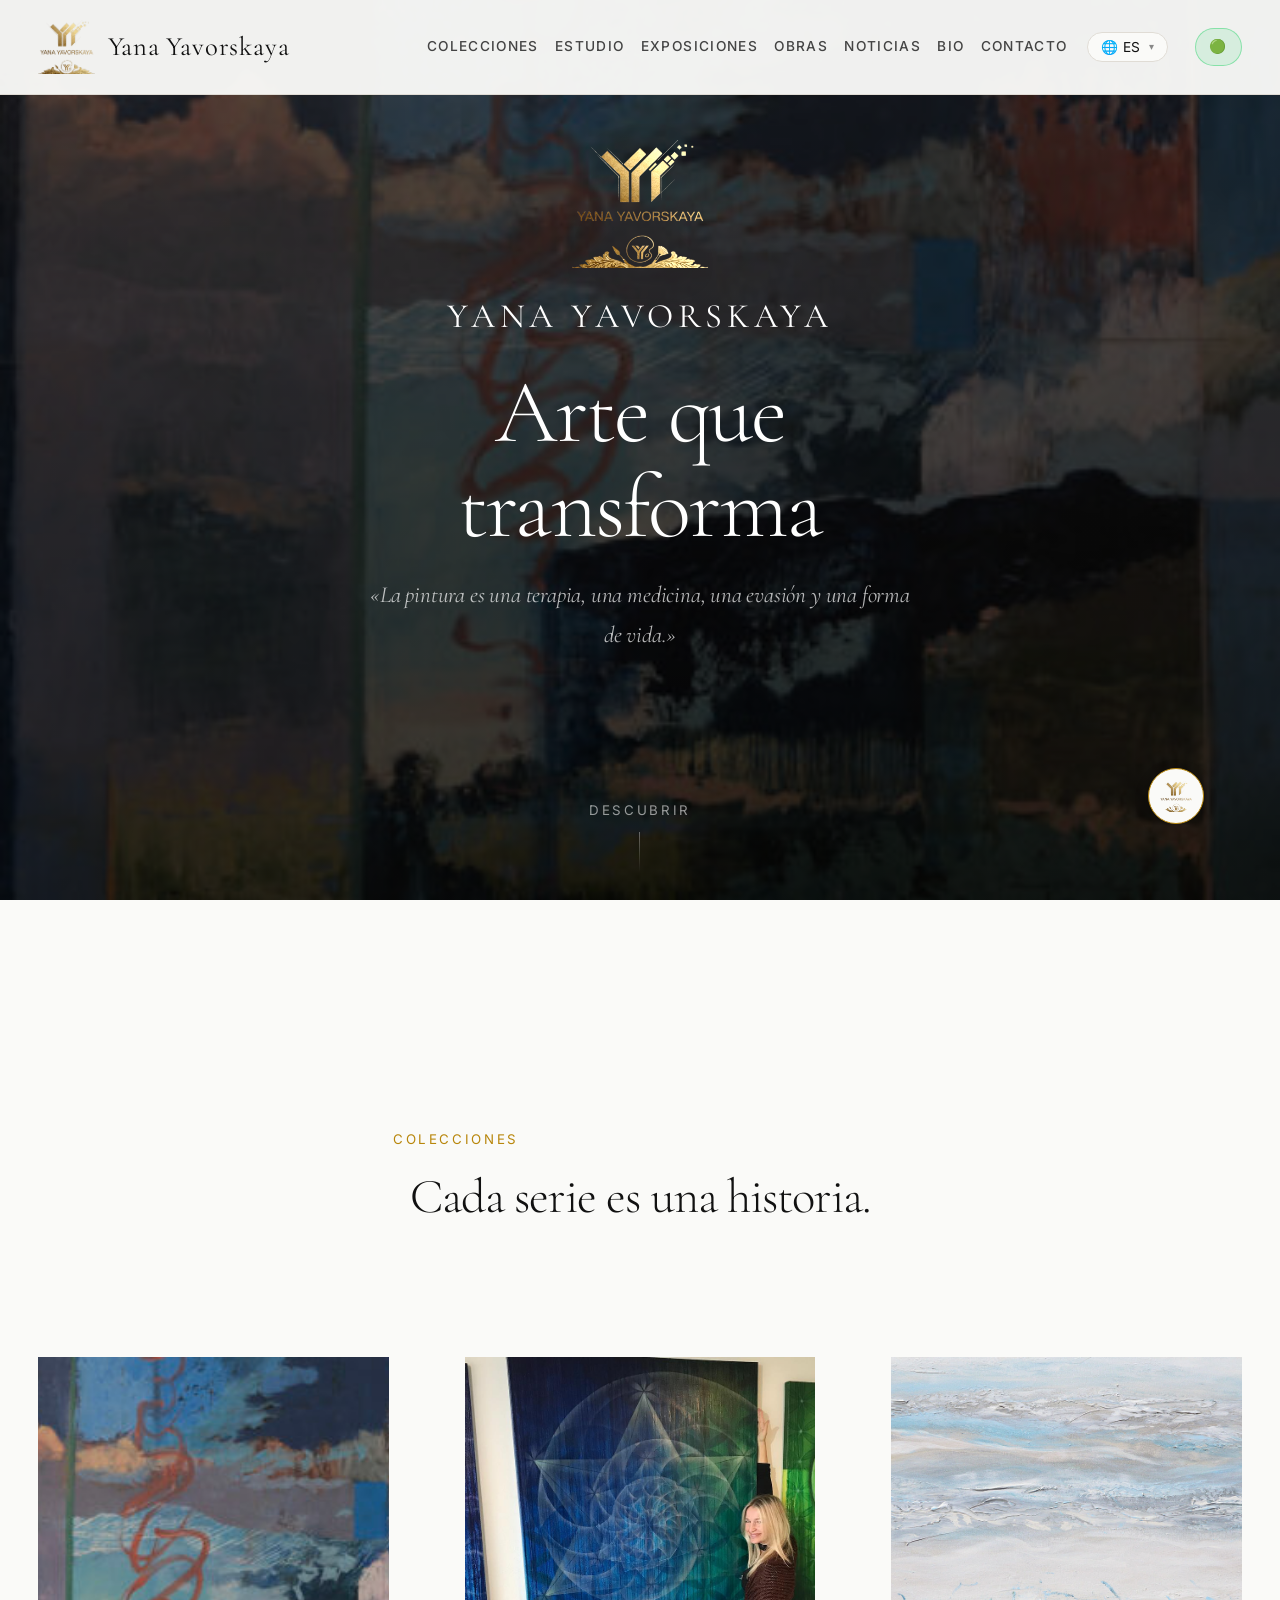
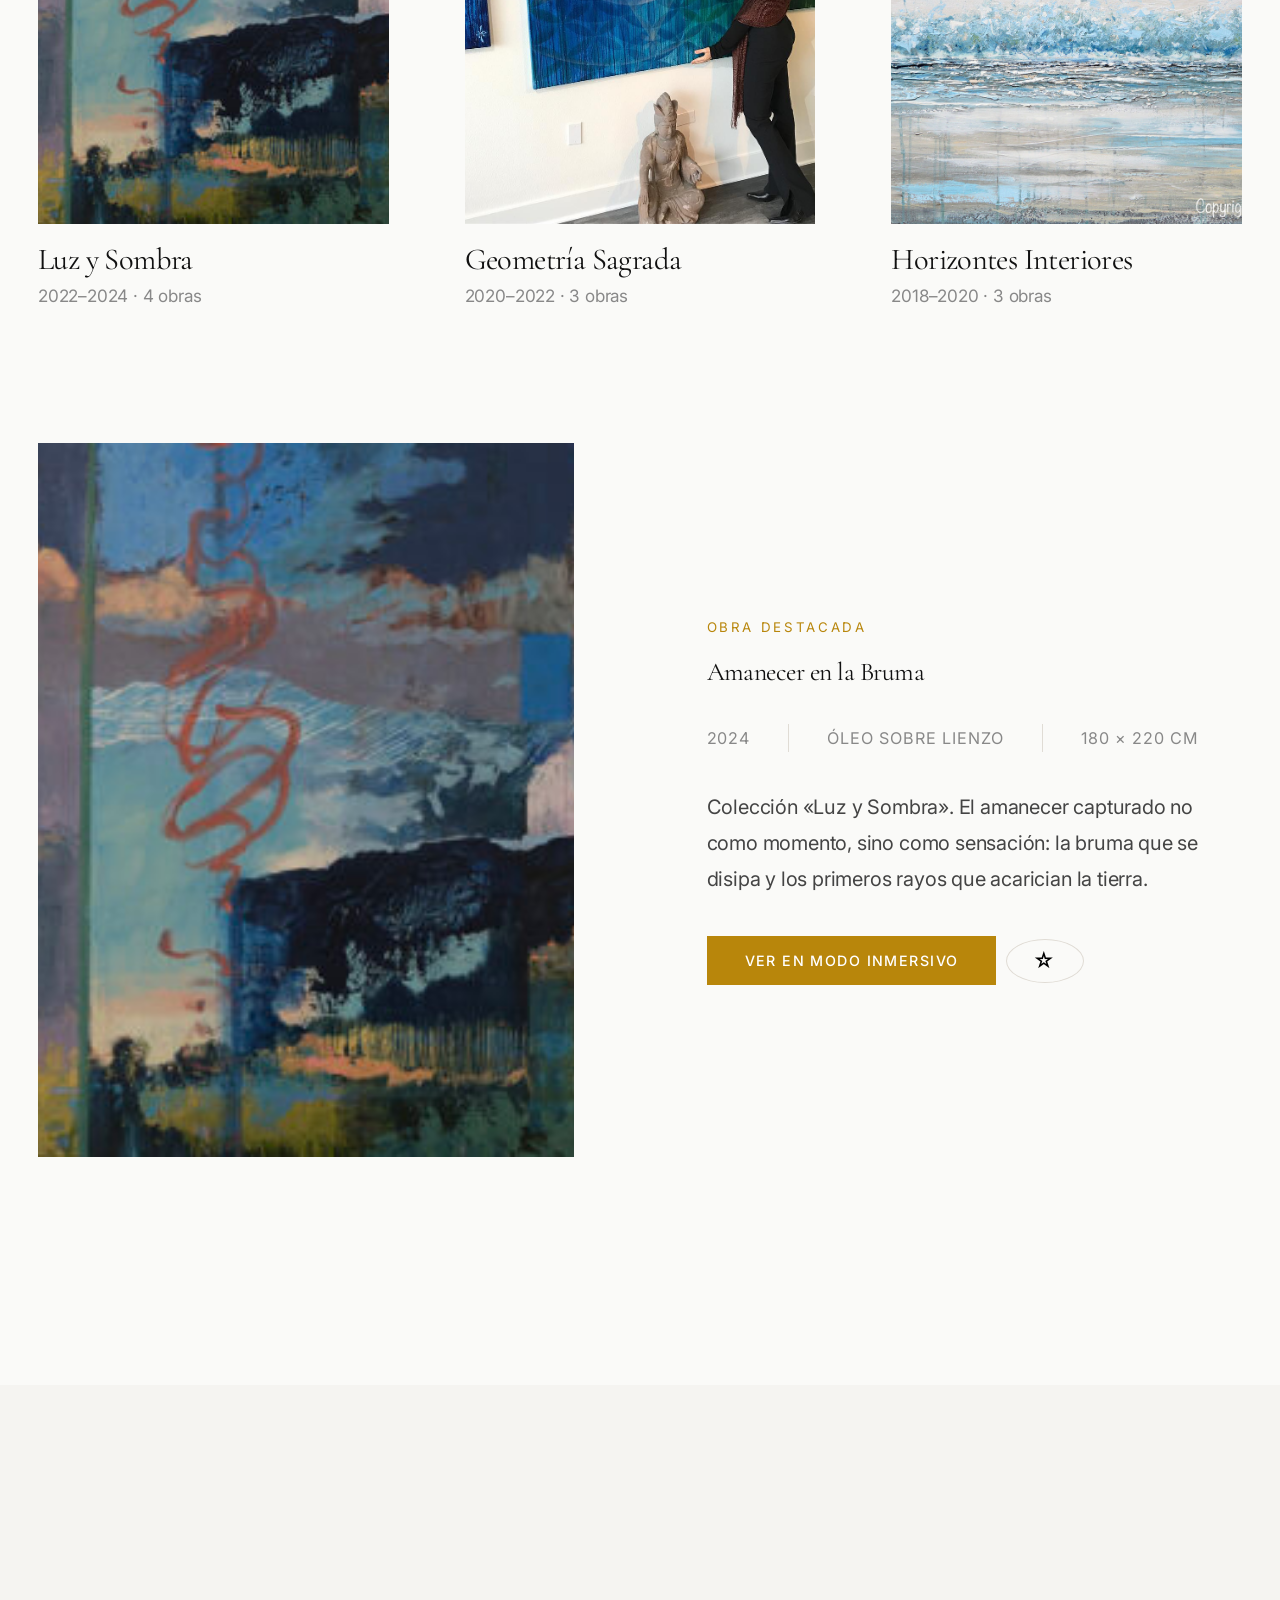
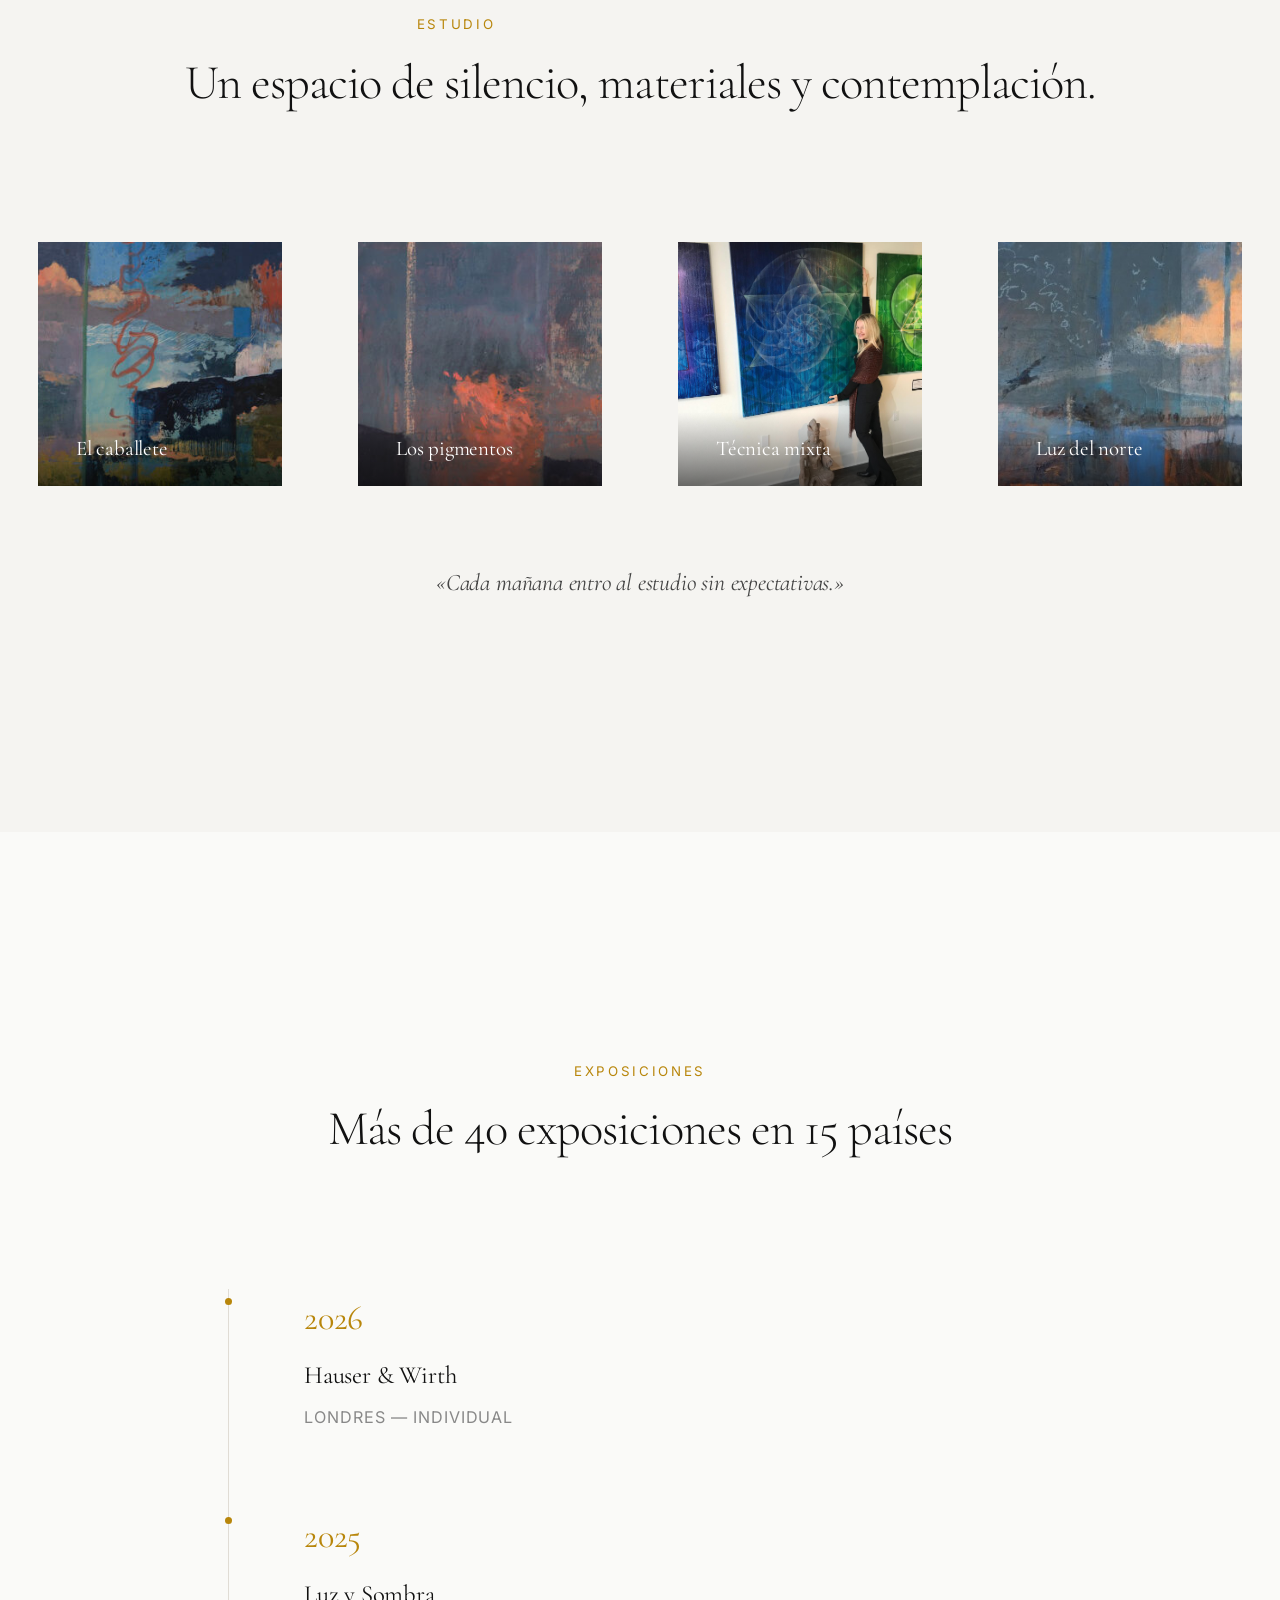
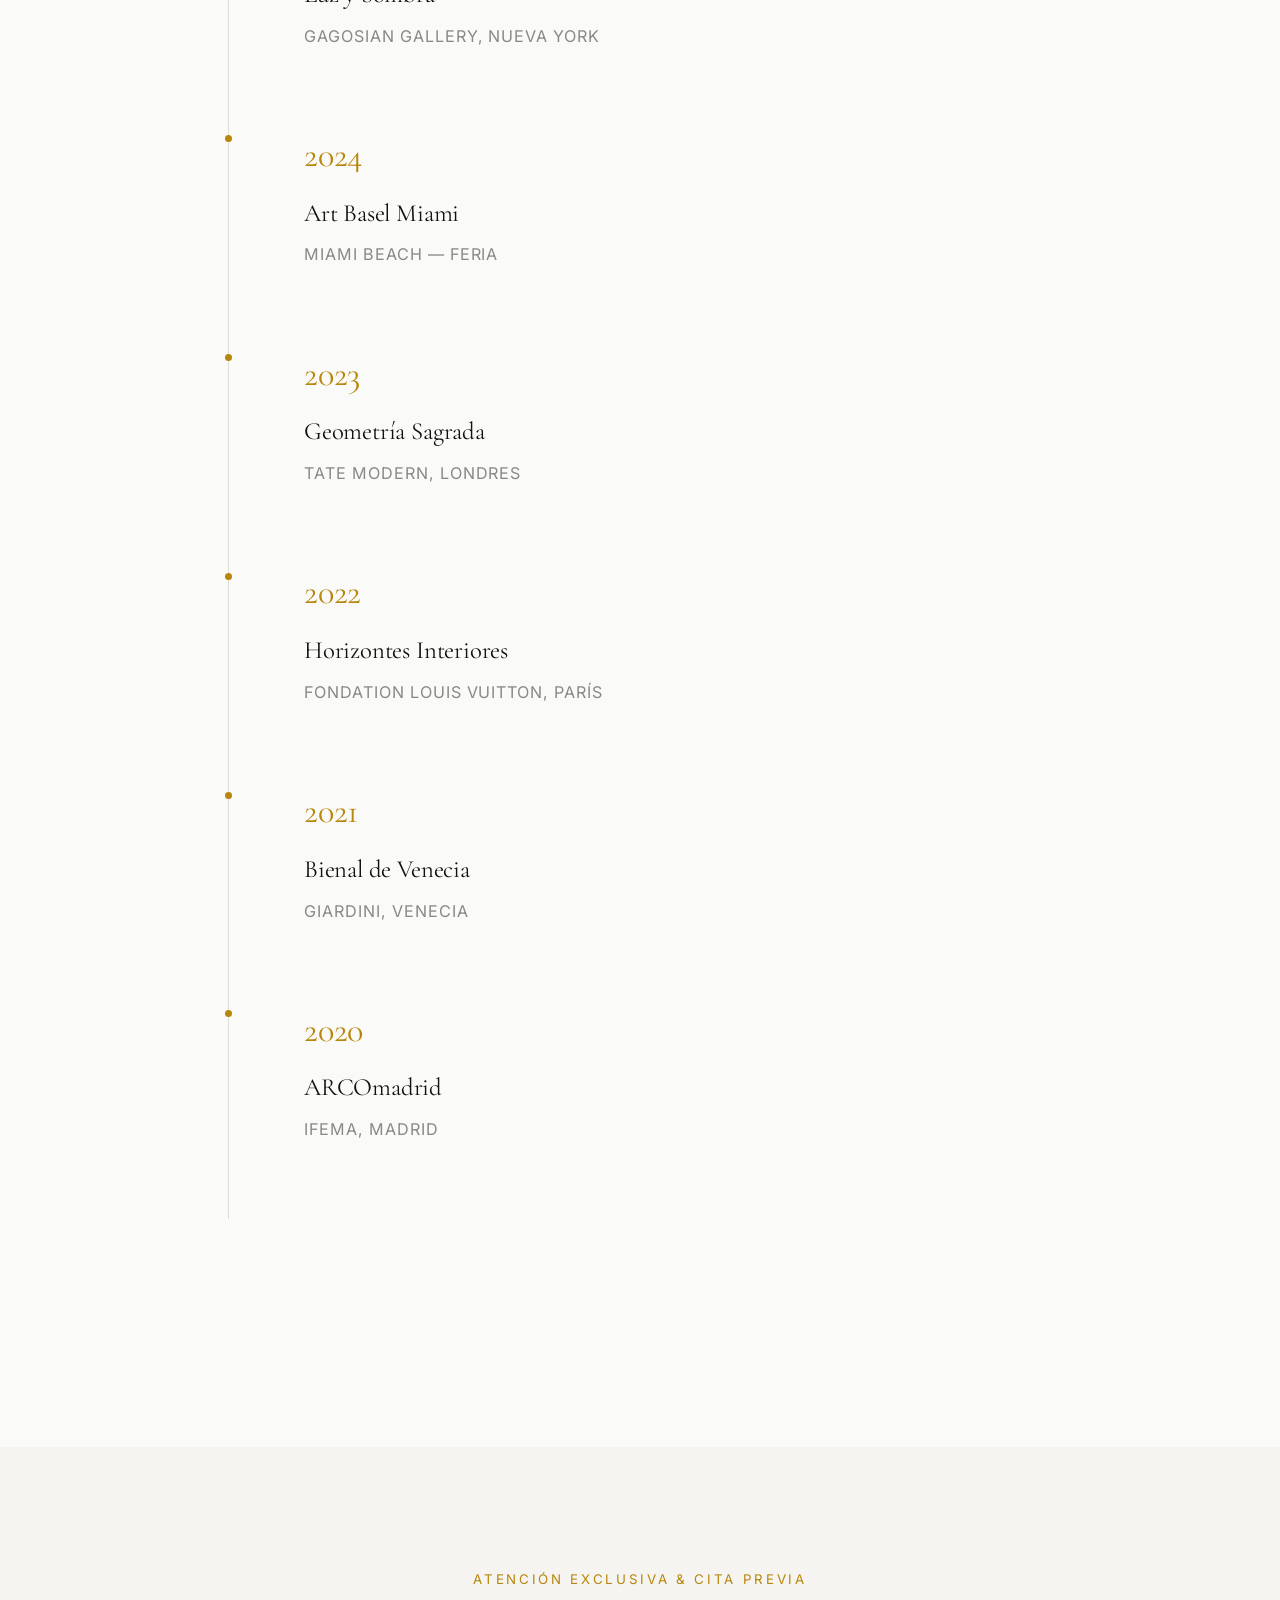
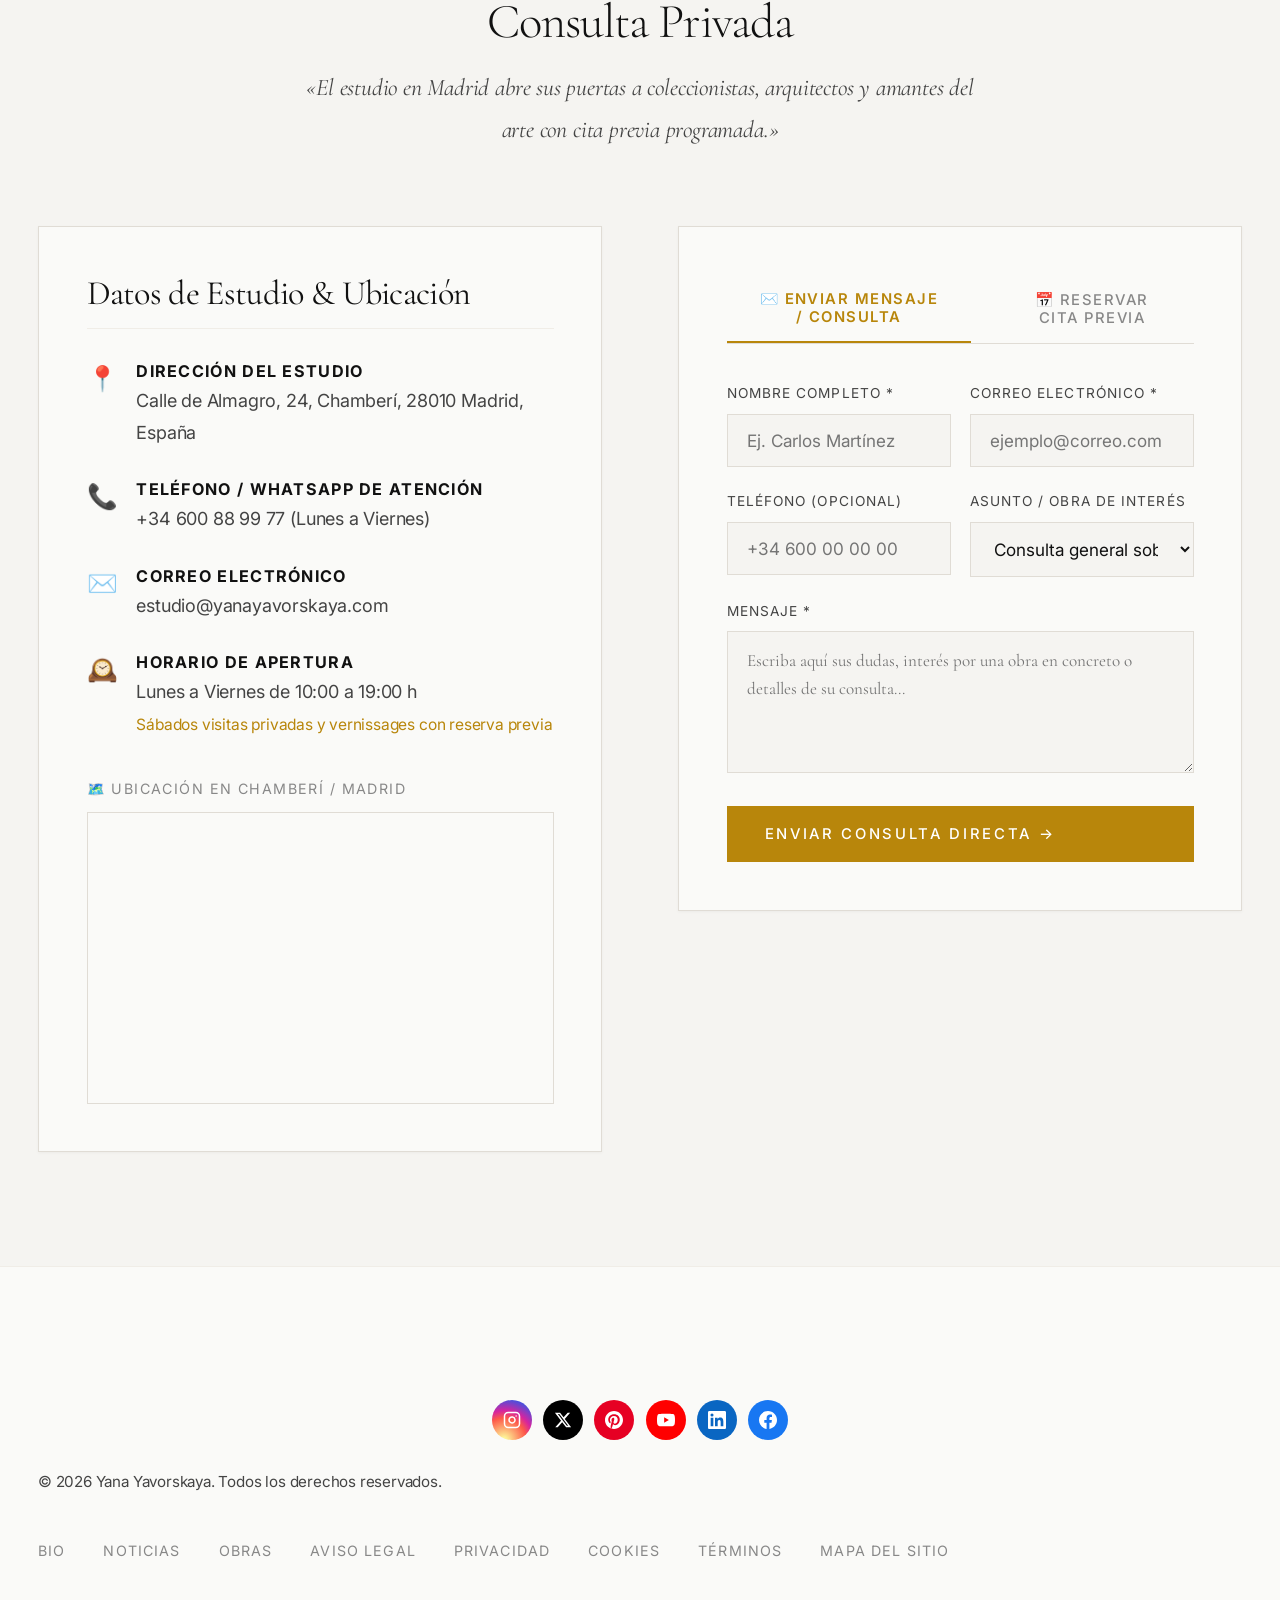
==== commit ba72839b: "Fix lightbox, chat assistant, mobile layout and hero spacing Co-authored-by: Cursor <cursoragent@cur" ====
--- a/index.html
+++ b/index.html
@@ -410,20 +410,6 @@
 </div>
 
 
-    <button class="chat-panel__close" id="chat-close" aria-label="Cerrar chat">✕</button>
-  </div>
-  <div class="chat-panel__messages" id="chat-messages"></div>
-  <div class="chat-panel__quick-replies" id="chat-quick">
-    <button class="chat-panel__quick-reply" data-msg="Háblame de la colección Luz y Sombra">Luz y Sombra</button>
-    <button class="chat-panel__quick-reply" data-msg="¿Hay obras disponibles?">Disponibilidad</button>
-    <button class="chat-panel__quick-reply" data-msg="¿Qué técnica utilizas?">Técnica</button>
-    <button class="chat-panel__quick-reply" data-msg="Cuéntame sobre las exposiciones">Exposiciones</button>
-  </div>
-  <div class="chat-panel__input-area">
-    <input type="text" id="chat-input" placeholder="Escribe tu pregunta…">
-    <button id="chat-send">Enviar</button>
-  </div>
-</div>
 
 
 
@@ -431,7 +417,6 @@
 
 <script src="js/db.js"></script>
 <script src="js/i18n.js"></script>
-<script src="js/museum.js"></script>
 <!-- ===== MAPA DEL SITIO MODAL ===== -->
 <div class="shop-modal" id="sitemap-modal" role="dialog" aria-hidden="true">
   <div class="shop-modal__inner" style="max-width: 780px;">
@@ -485,8 +470,8 @@
   <div class="chat-panel__header">
     <img src="assets/logo.png" alt="" width="36" height="36">
     <div class="chat-panel__header-info">
-      <div class="chat-panel__header-name" data-i18n="chat.name">Asistente Q&A de Arte</div>
-      <div class="chat-panel__header-status" data-i18n="chat.status">Preguntas frecuentes en vivo</div>
+      <div class="chat-panel__header-name" data-i18n="chat.name">Yana Yavorskaya</div>
+      <div class="chat-panel__header-status" data-i18n="chat.status">Disponible</div>
     </div>
     <button class="chat-panel__close" id="chat-close" aria-label="Cerrar chat">✕</button>
   </div>
@@ -507,5 +492,6 @@
 <button class="scroll-up" id="scroll-up" aria-label="Volver arriba" title="Volver arriba">
   <svg viewBox="0 0 24 24" stroke-width="2"><path d="M18 15l-6-6-6 6"/></svg>
 </button>
+<script src="js/museum.js"></script>
 </body>
 </html>
--- a/css/museum.css
+++ b/css/museum.css
@@ -52,16 +52,16 @@
 .nav__toggle span{display:block;width:22px;height:1.5px;background:var(--text);margin:5px 0;transition:var(--transition-fast)}
 
 /* ===== HERO (Fullscreen Artwork) ===== */
-.hero{height:100vh;height:100dvh;display:flex;align-items:center;justify-content:center;position:relative;overflow:hidden}
+.hero{height:100vh;height:100dvh;display:flex;align-items:center;justify-content:center;position:relative;overflow:hidden;padding-bottom:5.5rem;box-sizing:border-box}
 .hero__bg{position:absolute;inset:0}
 .hero__bg img{width:100%;height:100%;object-fit:cover;filter:brightness(0.55) saturate(0.7)}
 .hero__overlay{position:absolute;inset:0;background:linear-gradient(to bottom, rgba(0,0,0,0.15) 0%, rgba(0,0,0,0.35) 50%, rgba(0,0,0,0.5) 100%)}
-.hero__content{position:relative;z-index:2;text-align:center;padding:var(--spacing-md)}
+.hero__content{position:relative;z-index:2;text-align:center;padding:var(--spacing-md);max-width:90vw}
 .hero__logo{height:clamp(5rem,10vw,9rem);width:auto;margin:0 auto var(--spacing-sm);filter:drop-shadow(0 4px 20px rgba(0,0,0,0.3)) brightness(1.2)}
 .hero__artist{font-family:var(--serif);font-size:clamp(1.3rem,2.8vw,1.8rem);font-weight:400;letter-spacing:0.14em;text-transform:uppercase;color:#fff;margin-bottom:var(--spacing-sm)}
 .hero__title{color:#fff;font-size:clamp(3rem,7vw,7rem);font-weight:300;line-height:1.06;margin-bottom:var(--spacing-sm)}
 .hero__quote{font-family:var(--serif);font-style:italic;font-size:clamp(1.1rem,1.8vw,1.4rem);color:rgba(255,255,255,0.7);max-width:550px;margin:0 auto}
-.hero__scroll{position:absolute;bottom:var(--spacing-lg);left:50%;transform:translateX(-50%);z-index:2;display:flex;flex-direction:column;align-items:center;gap:0.5rem;opacity:0.7;animation:floatDown 3s ease-in-out infinite}
+.hero__scroll{position:absolute;bottom:1.5rem;left:50%;transform:translateX(-50%);z-index:2;display:flex;flex-direction:column;align-items:center;gap:0.5rem;opacity:0.7;animation:floatDown 3s ease-in-out infinite}
 .hero__scroll span{font-size:0.7rem;text-transform:uppercase;letter-spacing:0.2em;color:rgba(255,255,255,0.8)}
 .hero__scroll-line{width:1px;height:40px;background:linear-gradient(to bottom,rgba(255,255,255,0.5),transparent)}
 @keyframes floatDown{0%,100%{transform:translateX(-50%) translateY(0)}50%{transform:translateX(-50%) translateY(8px)}}
@@ -226,9 +226,11 @@
   .collections-grid,.studio-grid{grid-template-columns:repeat(2,1fr)}
 }
 @media(max-width:768px){
-  :root{--spacing-xl:3rem;--spacing-2xl:5rem}
+  :root{--spacing-xl:3rem;--spacing-2xl:5rem;--spacing-md:1rem}
   .collections-grid,.studio-grid{grid-template-columns:1fr}
-  .nav__links{position:fixed;top:0;right:-100%;width:80%;max-width:320px;height:100dvh;background:var(--bg);flex-direction:column;padding:6rem var(--spacing-md);gap:1.2rem;transition:right var(--transition-medium);box-shadow:var(--shadow-lg);z-index:99}
+  .nav__brand{font-size:1.15rem;margin-right:0!important;padding-right:0!important}
+  .nav__brand-logo{height:2.2rem}
+  .nav__links{position:fixed;top:0;right:-100%;width:80%;max-width:320px;height:100dvh;background:var(--bg);flex-direction:column;padding:6rem var(--spacing-md);gap:1.2rem;transition:right var(--transition-medium);box-shadow:var(--shadow-lg);z-index:99;flex-wrap:wrap!important;margin-left:0!important}
   .nav__links.is-open{right:0}
   .nav__toggle{display:block;z-index:101}
   .footer__inner{flex-direction:column;text-align:center}
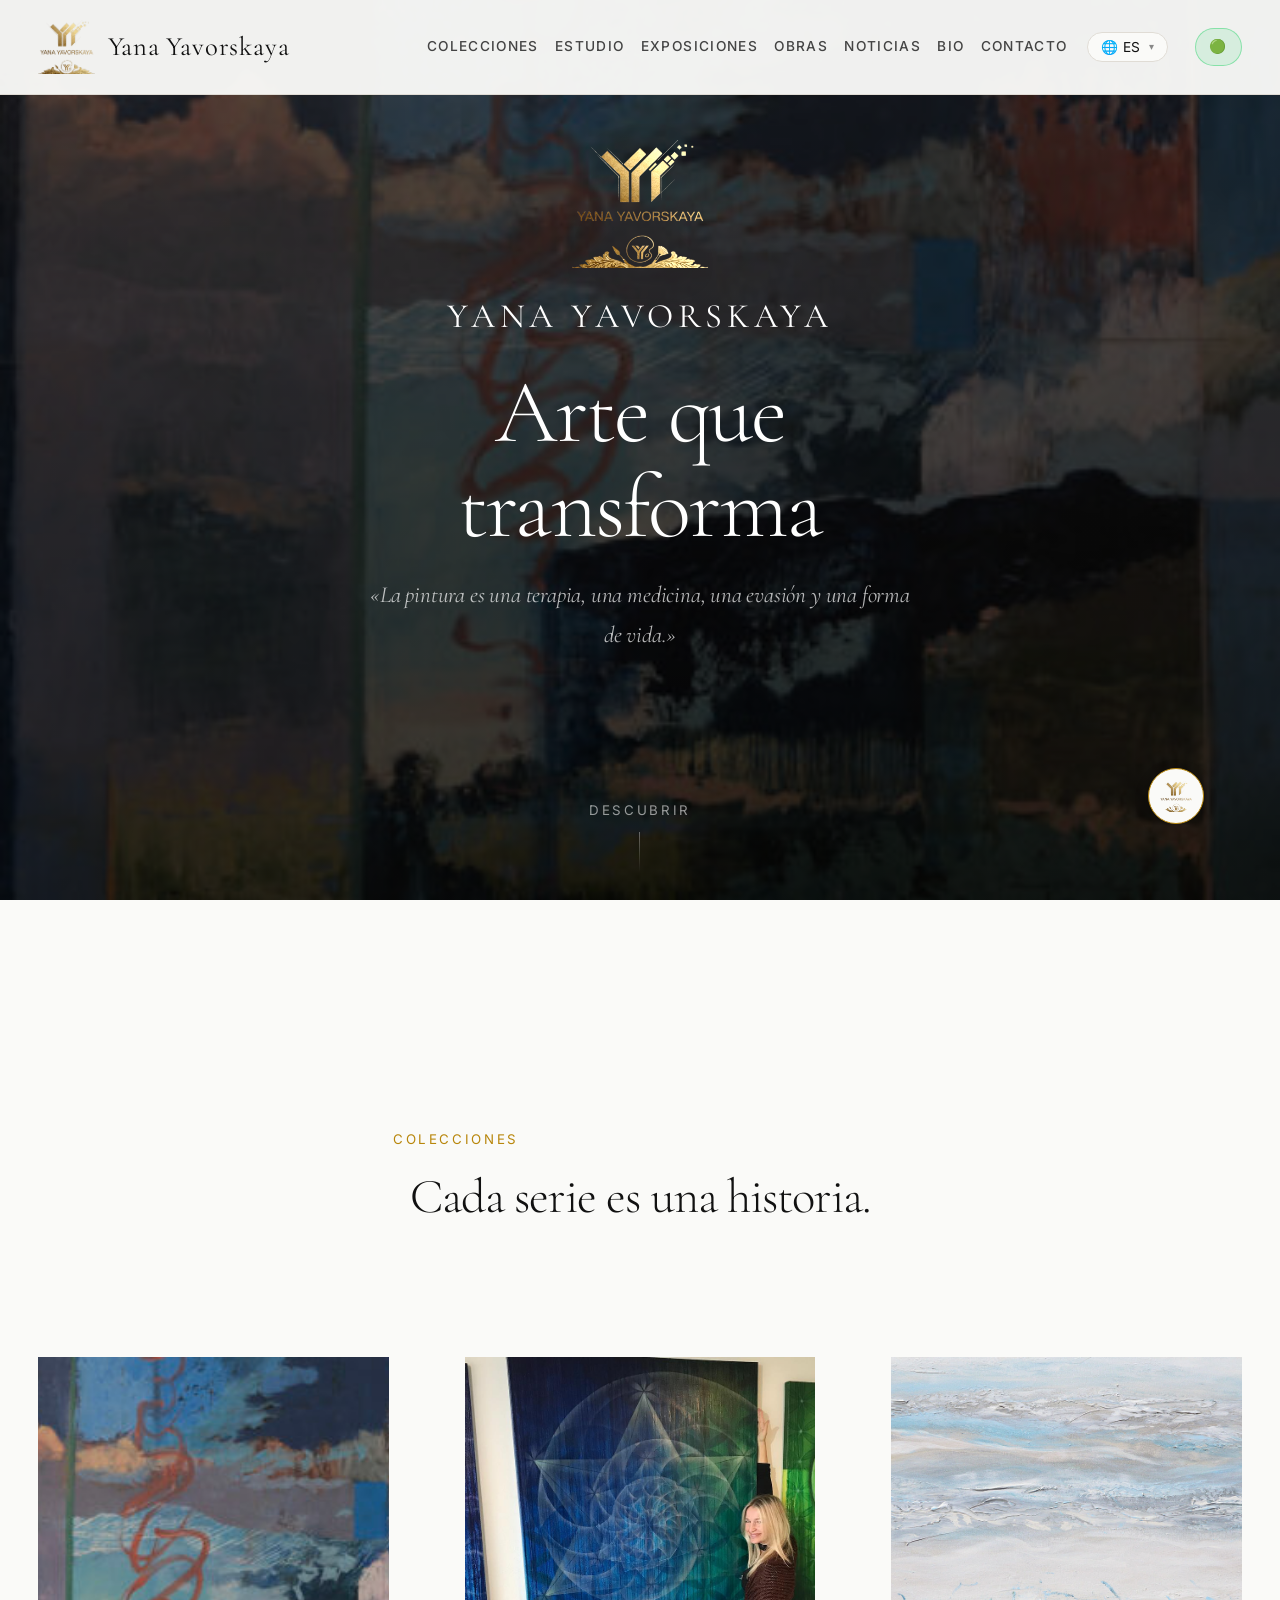
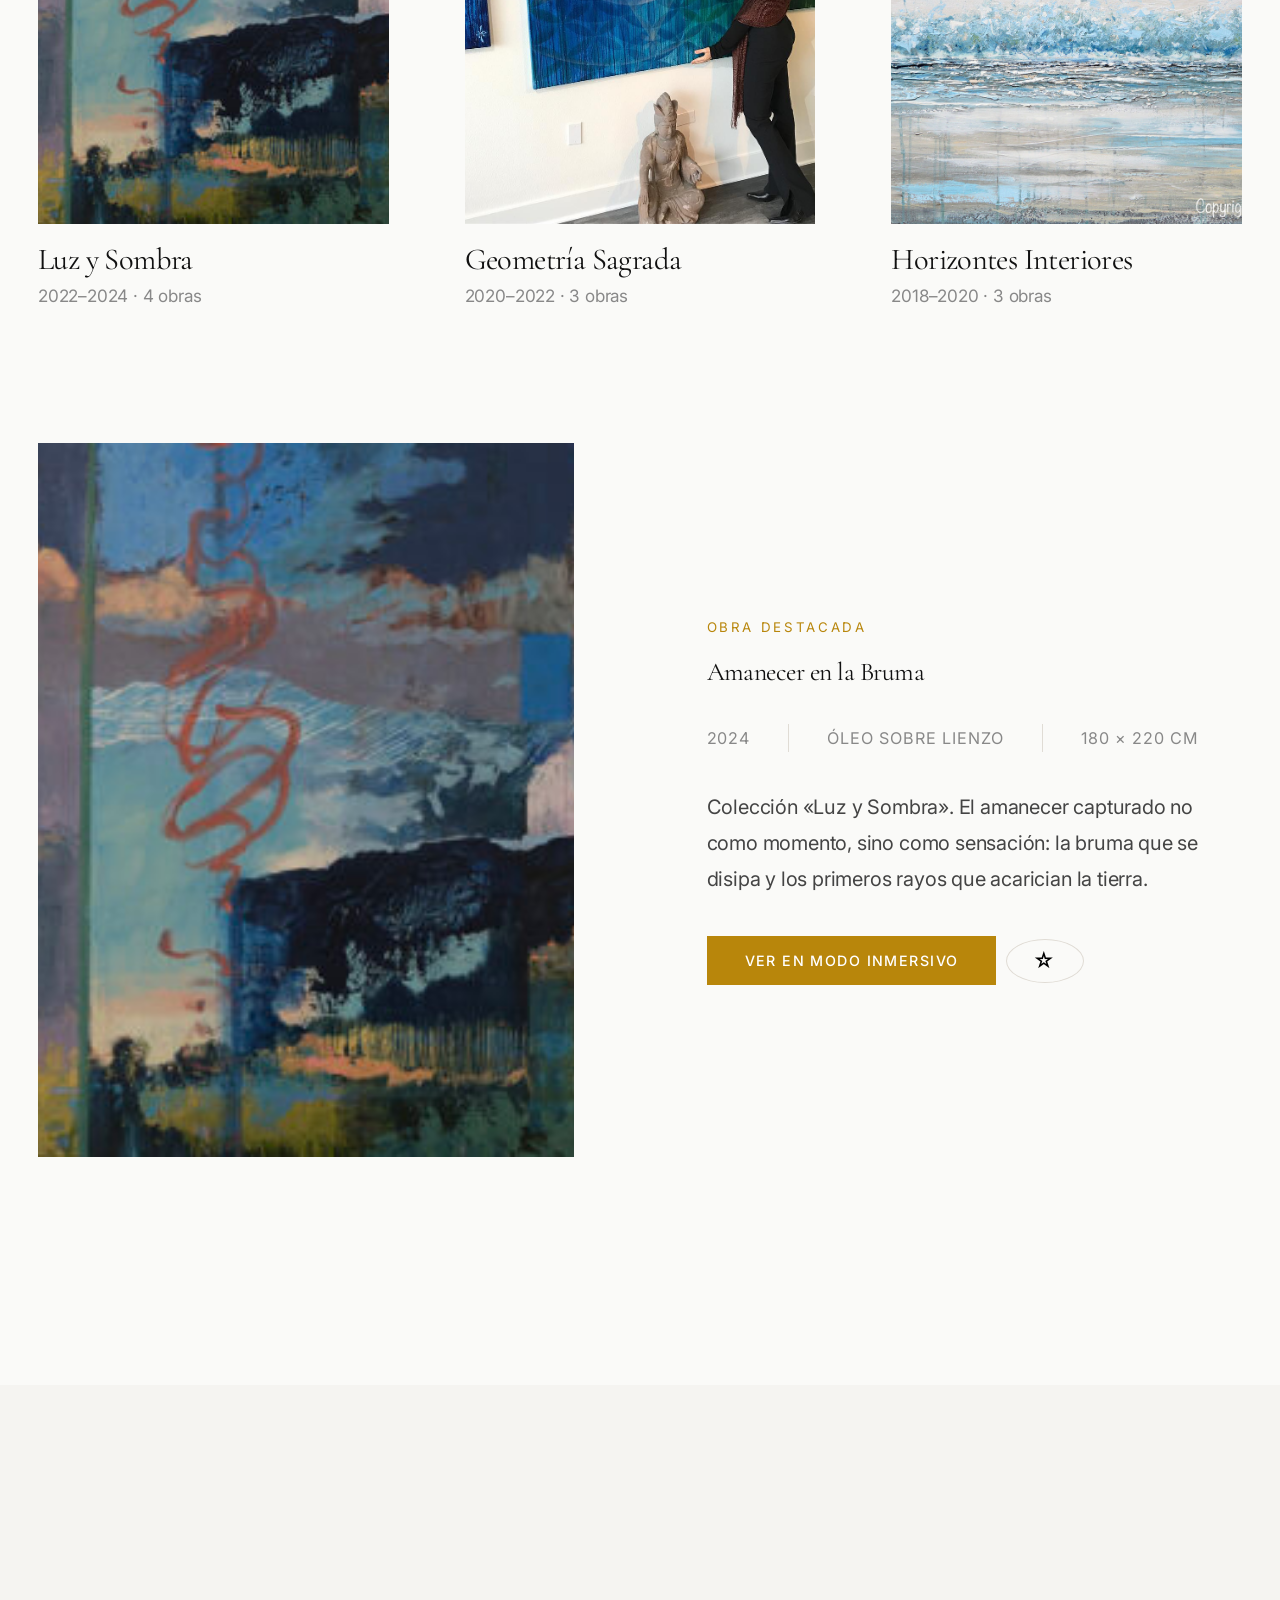
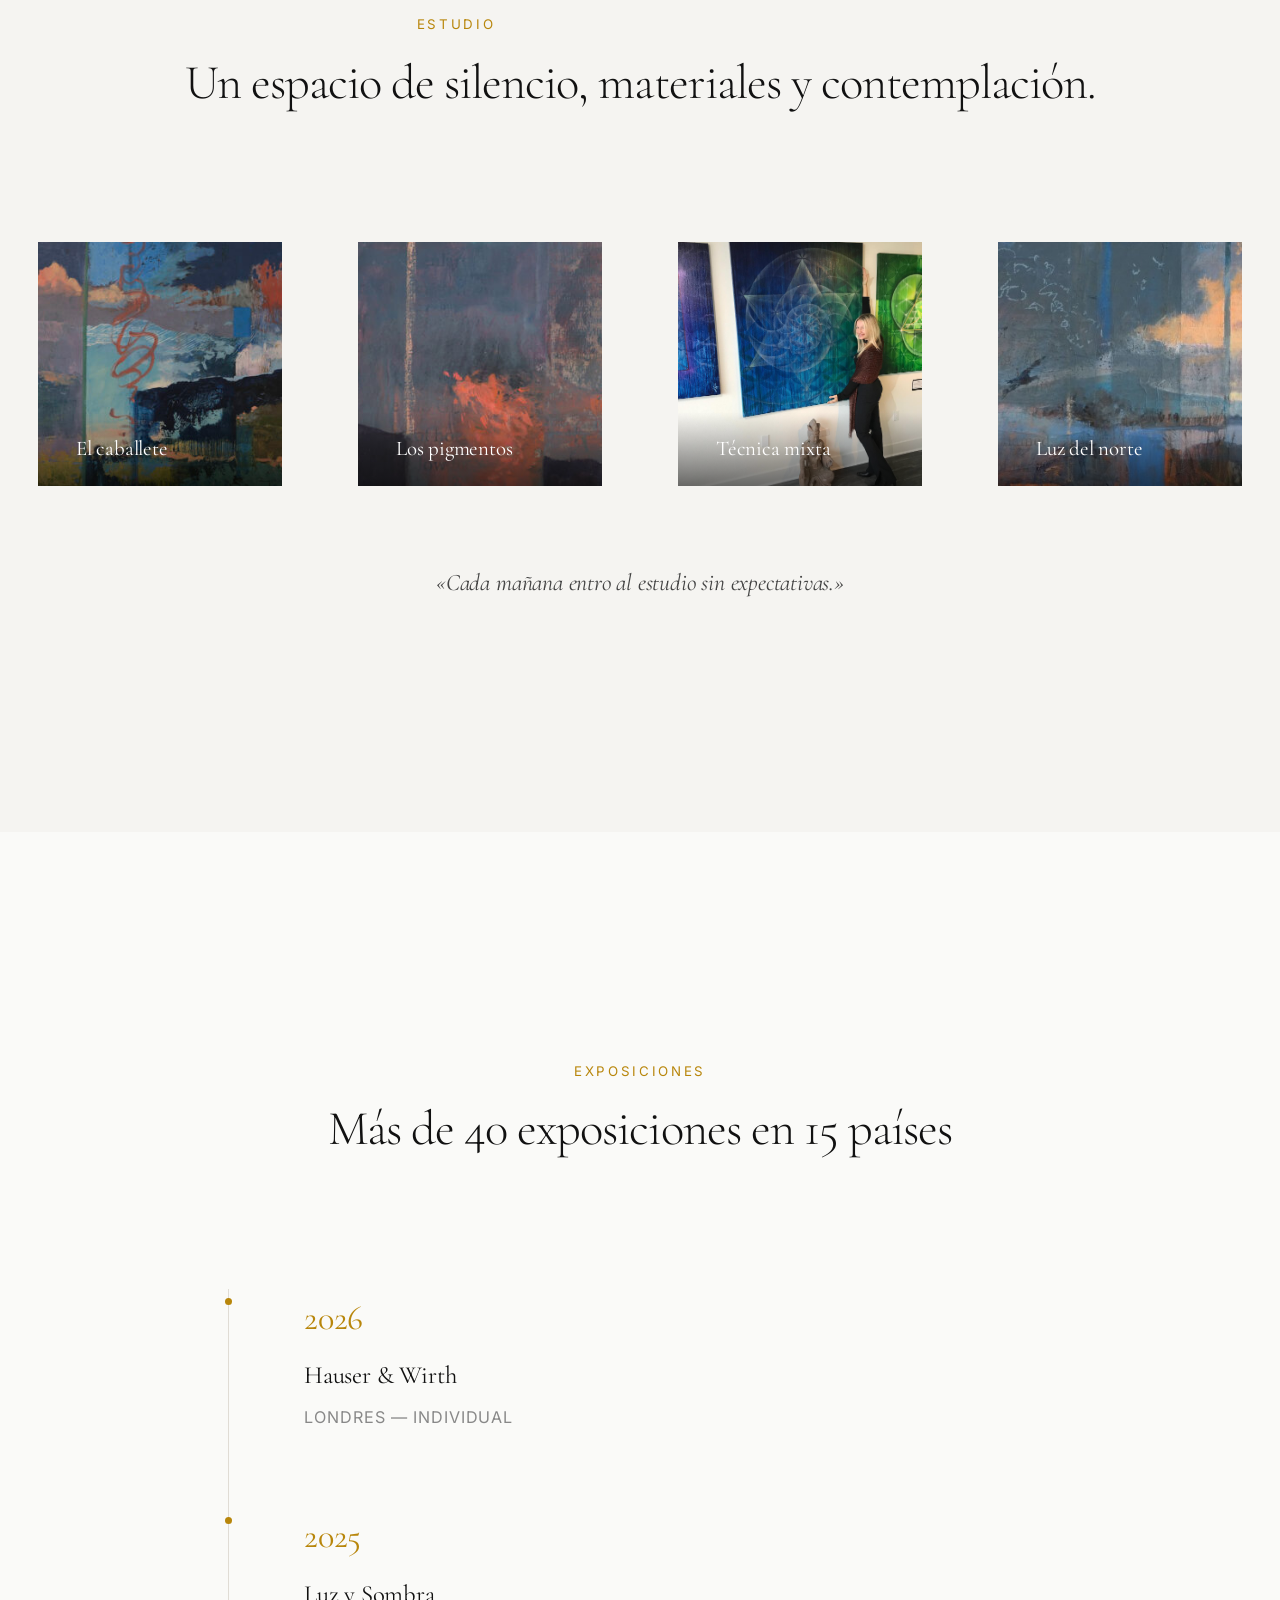
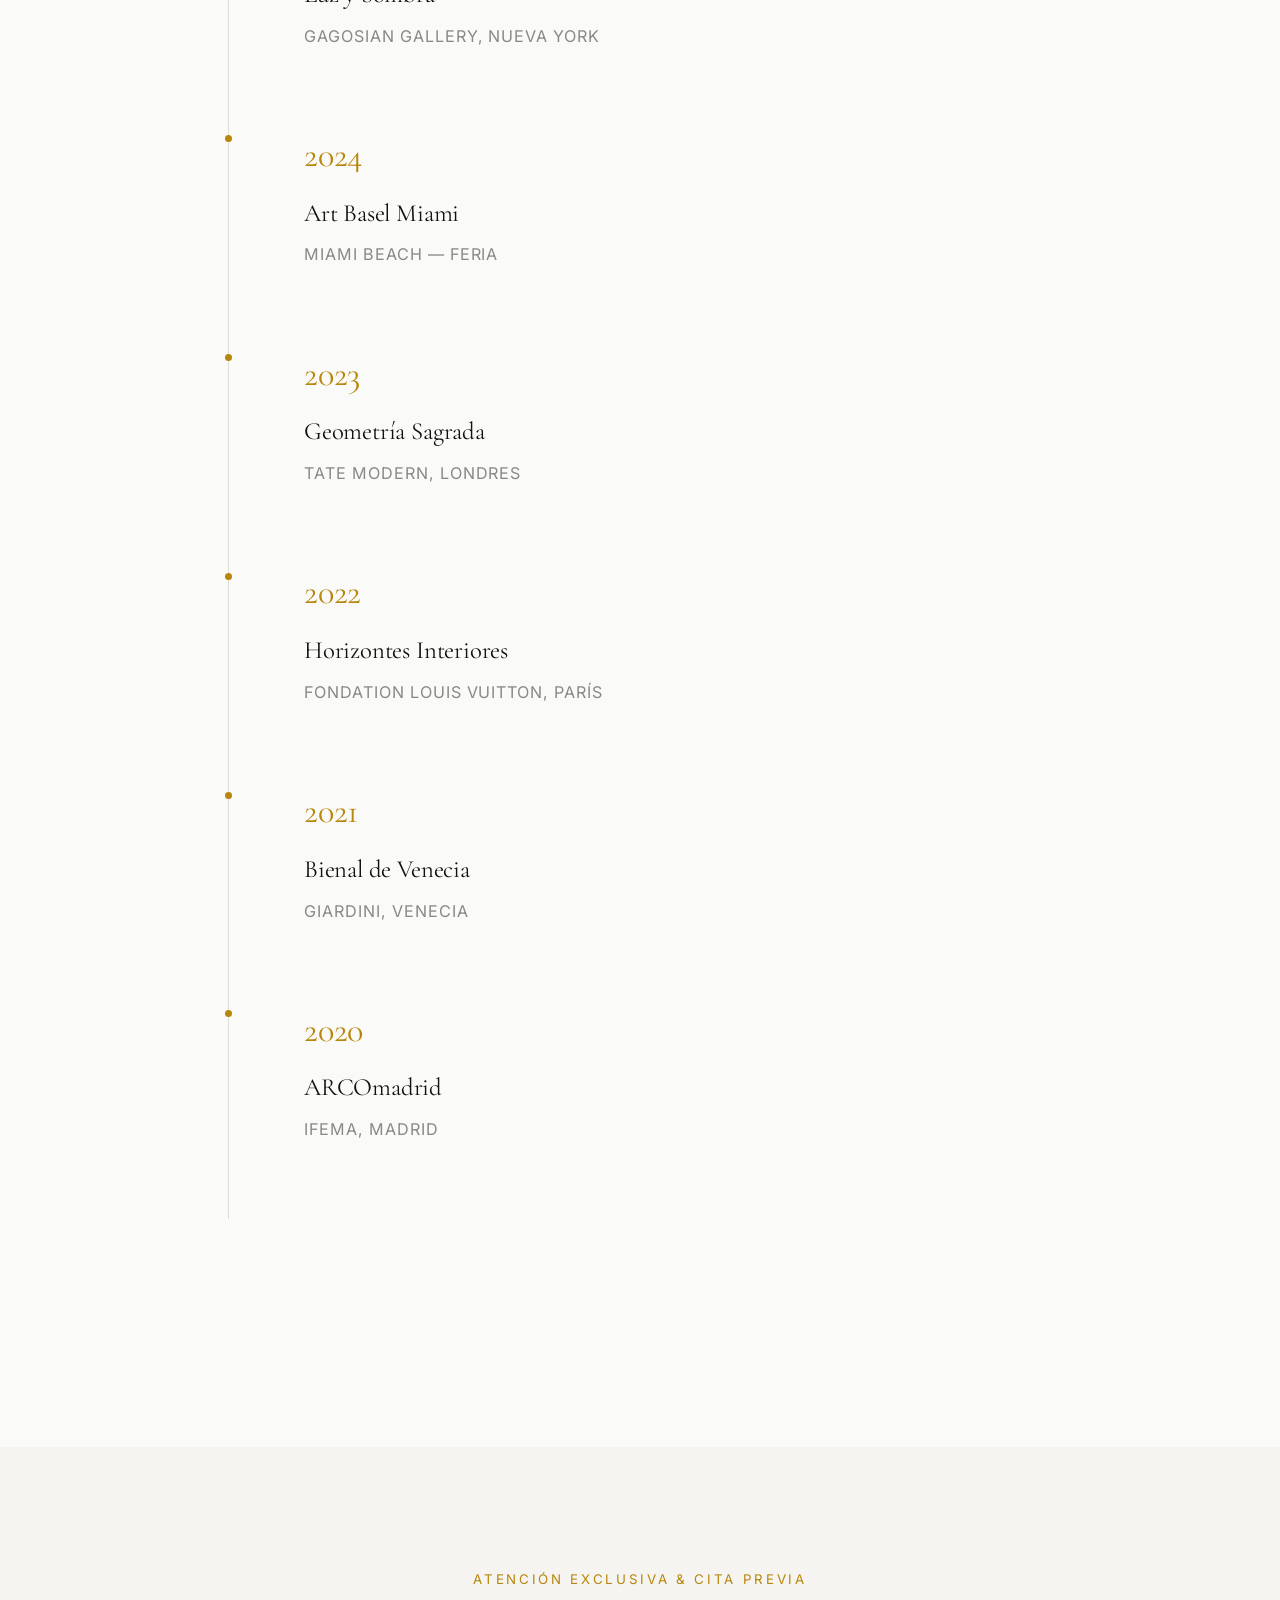
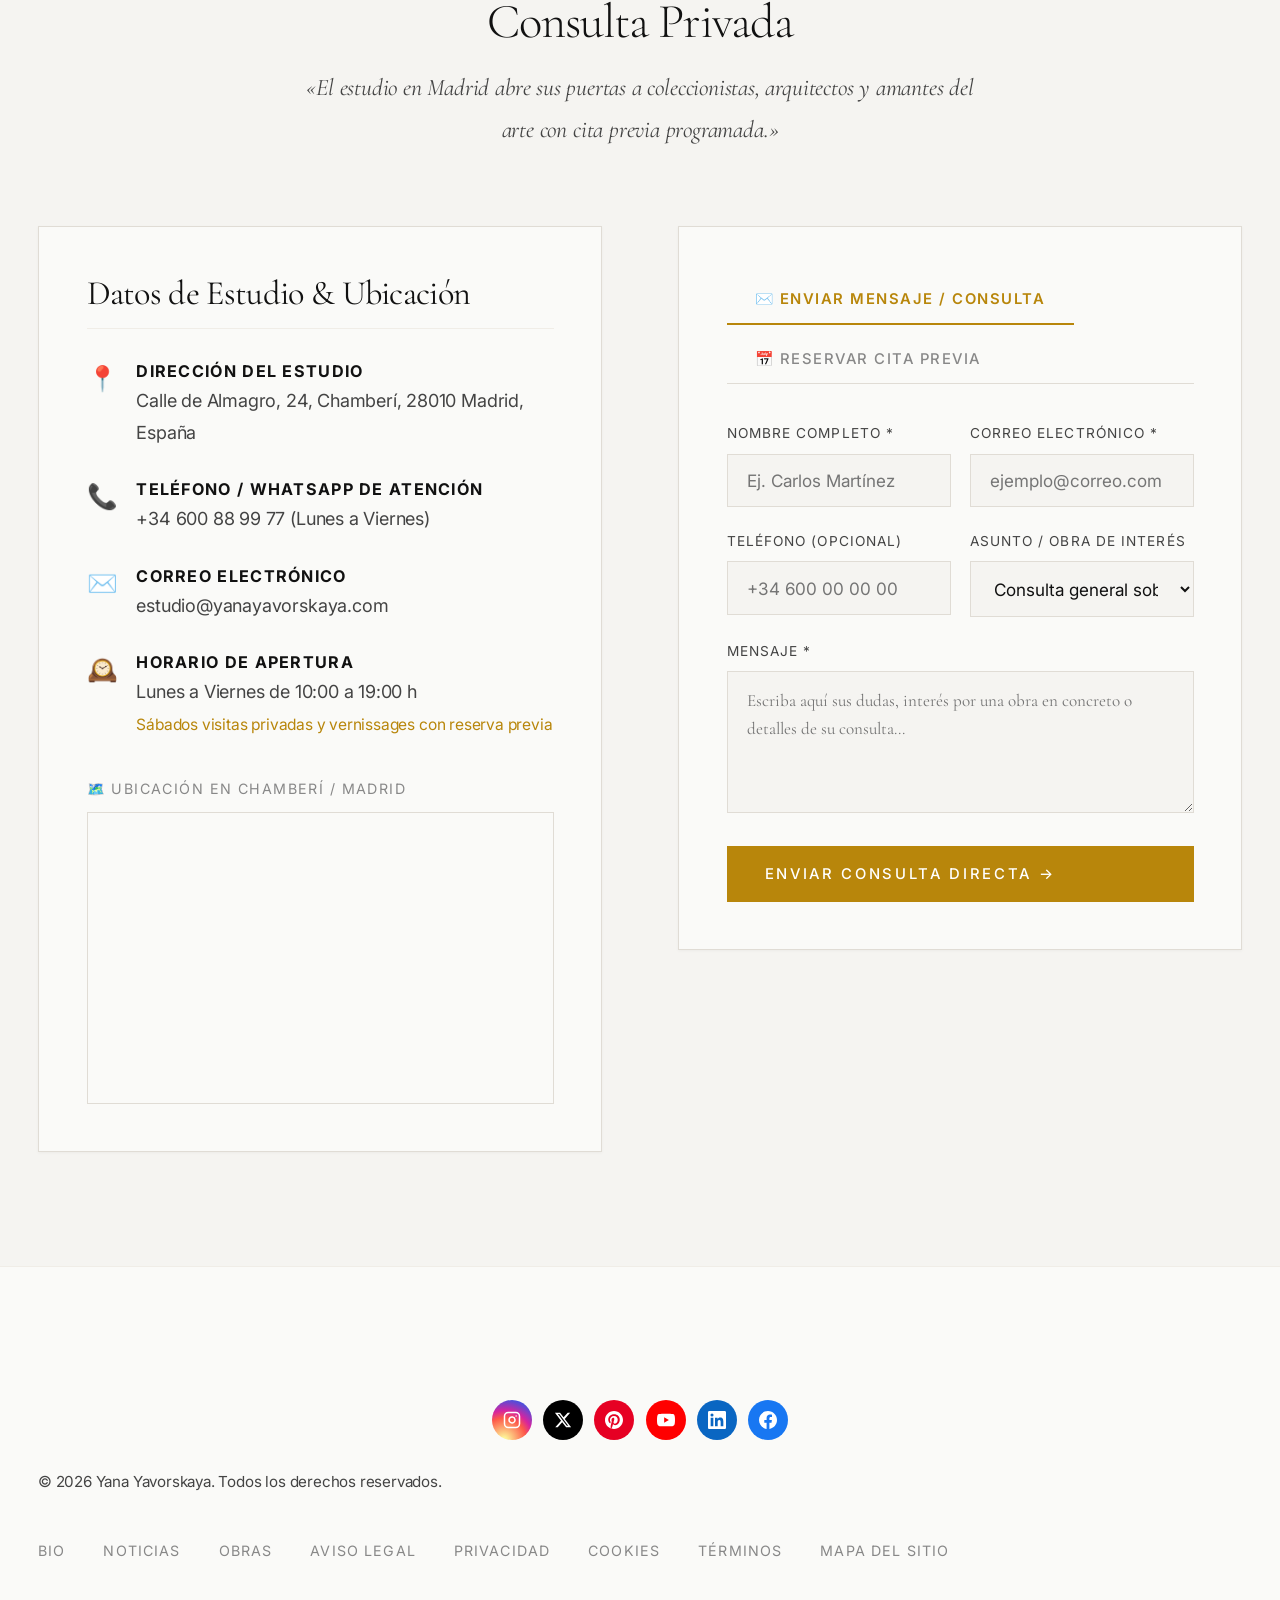
==== commit 179a3d4b: "SEO, mobile UX polish, night gallery and site backup Co-authored-by: Cursor <cursoragent@cursor.com>" ====
--- a/index.html
+++ b/index.html
@@ -4,9 +4,16 @@
   <meta charset="UTF-8">
   <meta name="viewport" content="width=device-width, initial-scale=1.0">
   <meta name="description" content="Yana Yavorskaya — Pintora contemporánea. Obra original, exposiciones internacionales, galería privada.">
+  <meta name="i18n-title" content="page.title">
+  <link rel="canonical" href="https://yanayavorskaya.com/">
   <meta property="og:title" content="Yana Yavorskaya — Pintura Contemporánea">
   <meta property="og:description" content="Colección de arte contemporáneo. Obras disponibles, exposiciones, consulta privada.">
   <meta property="og:type" content="website">
+  <meta property="og:url" content="https://yanayavorskaya.com/">
+  <meta property="og:image" content="https://yanayavorskaya.com/assets/obras/hero-bg.jpg">
+  <meta property="og:locale" content="es_ES">
+  <meta name="twitter:card" content="summary_large_image">
+  <meta name="twitter:image" content="https://yanayavorskaya.com/assets/obras/hero-bg.jpg">
   <meta name="theme-color" content="#111">
   <title>Yana Yavorskaya — Pintura Contemporánea</title>
   <link rel="stylesheet" href="css/museum.css">
@@ -43,6 +50,8 @@
   </div>
 </nav>
 
+<main id="contenido-principal">
+
 <!-- ===== HERO — Imagen grande a pantalla completa ===== -->
 <section class="hero">
   <div class="hero__bg">
@@ -125,10 +134,10 @@
       <h2 class="section__title" data-i18n="studio.subtitle">Donde nace cada obra</h2>
     </div>
     <div class="studio-grid">
-      <div class="studio-card reveal"><img src="assets/obras/hero-bg.jpg" alt="" loading="lazy"><div class="studio-card__caption">El caballete</div></div>
-      <div class="studio-card reveal"><img src="assets/obras/interludio.jpg" alt="" loading="lazy"><div class="studio-card__caption">Los pigmentos</div></div>
-      <div class="studio-card reveal"><img src="assets/obras/espiral-aurea.jpg" alt="" loading="lazy"><div class="studio-card__caption">Técnica mixta</div></div>
-      <div class="studio-card reveal"><img src="assets/obras/ultimo-rayo.jpg" alt="" loading="lazy"><div class="studio-card__caption">Luz del norte</div></div>
+      <div class="studio-card reveal"><img src="assets/obras/hero-bg.jpg" alt="El caballete en el estudio de Yana Yavorskaya" loading="lazy"><div class="studio-card__caption">El caballete</div></div>
+      <div class="studio-card reveal"><img src="assets/obras/interludio.jpg" alt="Pigmentos y materiales en el estudio" loading="lazy"><div class="studio-card__caption">Los pigmentos</div></div>
+      <div class="studio-card reveal"><img src="assets/obras/espiral-aurea.jpg" alt="Detalle de técnica mixta sobre lienzo" loading="lazy"><div class="studio-card__caption">Técnica mixta</div></div>
+      <div class="studio-card reveal"><img src="assets/obras/ultimo-rayo.jpg" alt="Luz del norte entrando en el estudio" loading="lazy"><div class="studio-card__caption">Luz del norte</div></div>
     </div>
     <p class="reveal" style="text-align:center;max-width:650px;margin:var(--spacing-lg) auto 0;font-family:var(--serif);font-style:italic;font-size:1.25rem;color:var(--text-secondary);" data-i18n="studio.quote">«Cada mañana entro al estudio sin expectativas. El lienzo me dice lo que necesita. Yo solo escucho.»</p>
   </div>
@@ -210,7 +219,7 @@
 
       <!-- Columna Derecha: Sistema de Pestañas (Mensaje Directo vs Reserva Cita Previa) -->
       <div style="background: var(--bg); padding: 2.5rem; border: 1px solid var(--border); box-shadow: var(--shadow-sm);">
-        <div style="display: flex; border-bottom: 1px solid var(--border); margin-bottom: 2rem; gap: 1rem;">
+        <div class="contact-tabs" style="display: flex; flex-wrap: wrap; border-bottom: 1px solid var(--border); margin-bottom: 2rem; gap: 0.5rem 1rem;">
           <button id="tab-btn-msg" onclick="switchContactTab('msg')" style="padding: 0.8rem 1.5rem; border: none; background: none; font-family: var(--sans); font-size: 0.78rem; text-transform: uppercase; letter-spacing: 0.1em; font-weight: 600; color: var(--accent); border-bottom: 2px solid var(--accent); cursor: pointer;">✉️ Enviar Mensaje / Consulta</button>
           <button id="tab-btn-cal" onclick="switchContactTab('cal')" style="padding: 0.8rem 1.5rem; border: none; background: none; font-family: var(--sans); font-size: 0.78rem; text-transform: uppercase; letter-spacing: 0.1em; font-weight: 500; color: var(--text-tertiary); cursor: pointer;">📅 Reservar Cita Previa</button>
         </div>
@@ -316,6 +325,9 @@
     </div>
   </div>
 </section>
+
+</main>
+
 <script>
 function switchContactTab(tab) {
   var pMsg = document.getElementById('tab-panel-msg');
@@ -399,9 +411,13 @@
 </div></footer>
 
 <!-- ===== MODO MUSEO ===== -->
-<div class="museum-mode" role="dialog" aria-hidden="true">
+<div class="museum-mode night-gallery" role="dialog" aria-hidden="true">
+  <div class="night-gallery__ambient" aria-hidden="true"></div>
+  <div class="night-gallery__spotlight" aria-hidden="true"></div>
   <button class="museum-mode__close" aria-label="Cerrar">✕</button>
-  <div class="museum-mode__artwork"></div>
+  <div class="museum-mode__stage">
+    <div class="museum-mode__artwork"></div>
+  </div>
   <div class="museum-mode__nav">
     <button class="museum-mode__prev" aria-label="Anterior">←</button>
     <span class="museum-mode__counter">1 / 10</span>
--- a/css/museum.css
+++ b/css/museum.css
@@ -151,15 +151,25 @@
 .soc-fb{background:#1877F2}
 
 /* ===== MUSEUM MODE ===== */
-.museum-mode{position:fixed;inset:0;z-index:200;background:#000;display:flex;align-items:center;justify-content:center;opacity:0;pointer-events:none;transition:opacity var(--transition-slow)}
+.museum-mode{position:fixed;inset:0;z-index:200;background:#030303;display:flex;align-items:center;justify-content:center;opacity:0;pointer-events:none;transition:opacity var(--transition-slow);overflow:hidden}
 .museum-mode.is-active{opacity:1;pointer-events:auto}
 .museum-mode__close{position:absolute;top:var(--spacing-md);right:var(--spacing-md);z-index:10;background:rgba(255,255,255,0.1);border:1px solid rgba(255,255,255,0.2);font-size:1.5rem;cursor:pointer;color:#fff;width:44px;height:44px;display:flex;align-items:center;justify-content:center;border-radius:50%}
 .museum-mode__close:hover{background:rgba(255,255,255,0.2)}
-.museum-mode__artwork{width:min(85vh,90vw);height:min(85vh,90vw);background-size:contain;background-position:center;background-repeat:no-repeat;transition:opacity var(--transition-medium)}
-.museum-mode__nav{position:absolute;bottom:var(--spacing-lg);left:50%;transform:translateX(-50%);display:flex;gap:var(--spacing-md);align-items:center}
+.museum-mode__stage{position:relative;z-index:5;display:flex;align-items:center;justify-content:center;width:min(88vw,920px);height:min(82vh,920px)}
+.museum-mode__artwork{width:100%;height:100%;background-size:contain;background-position:center;background-repeat:no-repeat;transition:opacity var(--transition-medium),filter var(--transition-medium);filter:brightness(1.1) contrast(1.05);box-shadow:0 0 90px rgba(255,248,230,0.18),0 35px 90px rgba(0,0,0,0.65)}
+.museum-mode__nav{position:absolute;bottom:var(--spacing-lg);left:50%;transform:translateX(-50%);display:flex;gap:var(--spacing-md);align-items:center;z-index:10}
 .museum-mode__nav button{background:rgba(255,255,255,0.1);border:1px solid rgba(255,255,255,0.2);width:44px;height:44px;border-radius:50%;cursor:pointer;font-size:1.2rem;color:#fff;transition:all var(--transition-fast);display:flex;align-items:center;justify-content:center}
 .museum-mode__nav button:hover{background:rgba(255,255,255,0.25)}
 .museum-mode__counter{font-size:0.75rem;color:rgba(255,255,255,0.6);text-transform:uppercase;letter-spacing:0.1em}
+
+/* ===== NIGHT GALLERY — iluminación cenital + foco ===== */
+.night-gallery__ambient{position:absolute;inset:0;pointer-events:none;z-index:1;background:radial-gradient(ellipse 85% 50% at 50% 6%,rgba(255,248,230,0.16) 0%,rgba(255,248,230,0.05) 38%,transparent 72%);opacity:0;transition:opacity 1s ease}
+.night-gallery__spotlight{position:absolute;inset:0;pointer-events:none;z-index:2;--spot-x:50%;--spot-y:38%;background:radial-gradient(circle 32vmax at var(--spot-x) var(--spot-y),rgba(255,252,245,0.24) 0%,rgba(255,252,245,0.09) 28%,transparent 58%);opacity:0;transition:opacity 0.9s ease}
+.museum-mode.is-active .night-gallery__ambient,.museum-mode.is-active .night-gallery__spotlight,.lb-overlay.is-open .night-gallery__ambient,.lb-overlay.is-open .night-gallery__spotlight{opacity:1}
+.lb-overlay.night-gallery{background:#030303 !important}
+.lb-overlay.is-open .lb-content{position:relative;z-index:5}
+.lb-overlay.is-open .lb-close,.lb-overlay.is-open .lb-nav,.lb-overlay.is-open .lb-counter{z-index:10}
+.lb-overlay.is-open .lb-image img{filter:brightness(1.1) contrast(1.05);box-shadow:0 0 70px rgba(255,248,230,0.16),0 25px 70px rgba(0,0,0,0.55);transition:filter var(--transition-medium),transform 0.3s ease,box-shadow var(--transition-medium)}
 
 /* ===== WHATSAPP = derecha abajo ===== */
 .whatsapp-btn{position:fixed;bottom:var(--spacing-lg);right:var(--spacing-lg);z-index:90;width:56px;height:56px;border-radius:50%;background:#25D366;color:#fff;display:flex;align-items:center;justify-content:center;box-shadow:0 4px 20px rgba(37,211,102,0.4);transition:transform var(--transition-medium),box-shadow var(--transition-medium);cursor:pointer}
@@ -225,24 +235,30 @@
   .artwork-detail{grid-template-columns:1fr;gap:var(--spacing-lg)}
   .collections-grid,.studio-grid{grid-template-columns:repeat(2,1fr)}
 }
-@media(max-width:768px){
-  :root{--spacing-xl:3rem;--spacing-2xl:5rem;--spacing-md:1rem}
-  .collections-grid,.studio-grid{grid-template-columns:1fr}
+@media(max-width:1024px){
   .nav__brand{font-size:1.15rem;margin-right:0!important;padding-right:0!important}
   .nav__brand-logo{height:2.2rem}
   .nav__links{position:fixed;top:0;right:-100%;width:80%;max-width:320px;height:100dvh;background:var(--bg);flex-direction:column;padding:6rem var(--spacing-md);gap:1.2rem;transition:right var(--transition-medium);box-shadow:var(--shadow-lg);z-index:99;flex-wrap:wrap!important;margin-left:0!important}
   .nav__links.is-open{right:0}
+  .nav__links a{min-height:44px;display:flex;align-items:center}
   .nav__toggle{display:block;z-index:101}
+}
+@media(max-width:768px){
+  :root{--spacing-xl:3rem;--spacing-2xl:5rem;--spacing-md:1rem}
+  .collections-grid,.studio-grid{grid-template-columns:1fr}
   .footer__inner{flex-direction:column;text-align:center}
   .footer__links{justify-content:center}
   .invitation{padding:var(--spacing-lg) var(--spacing-md)}
   .lang-switcher{width:auto}
-  .lang-switcher__current{justify-content:center;padding:0.35rem 0.6rem}
+  .lang-switcher__current{justify-content:center;padding:0.35rem 0.6rem;min-height:44px}
   .lang-switcher__dropdown{position:absolute;right:0;top:100%;margin-top:0.5rem;box-shadow:var(--shadow-lg)}
   .chat-panel{width:calc(100vw - 1rem);left:0.5rem;height:400px}
   .chat-assistant{bottom:1rem;left:1rem}
   .whatsapp-btn{bottom:1rem;right:1rem}
   .scroll-up{bottom:calc(1rem + 72px);right:1rem}
+  .chat-panel__quick-reply{min-height:44px;padding:0.45rem 0.85rem}
+  .chat-panel__input-area button{min-height:44px;min-width:44px;padding:0.55rem 1rem}
+  .contact-tabs button{min-height:44px}
 }
 
 /* ============================================================
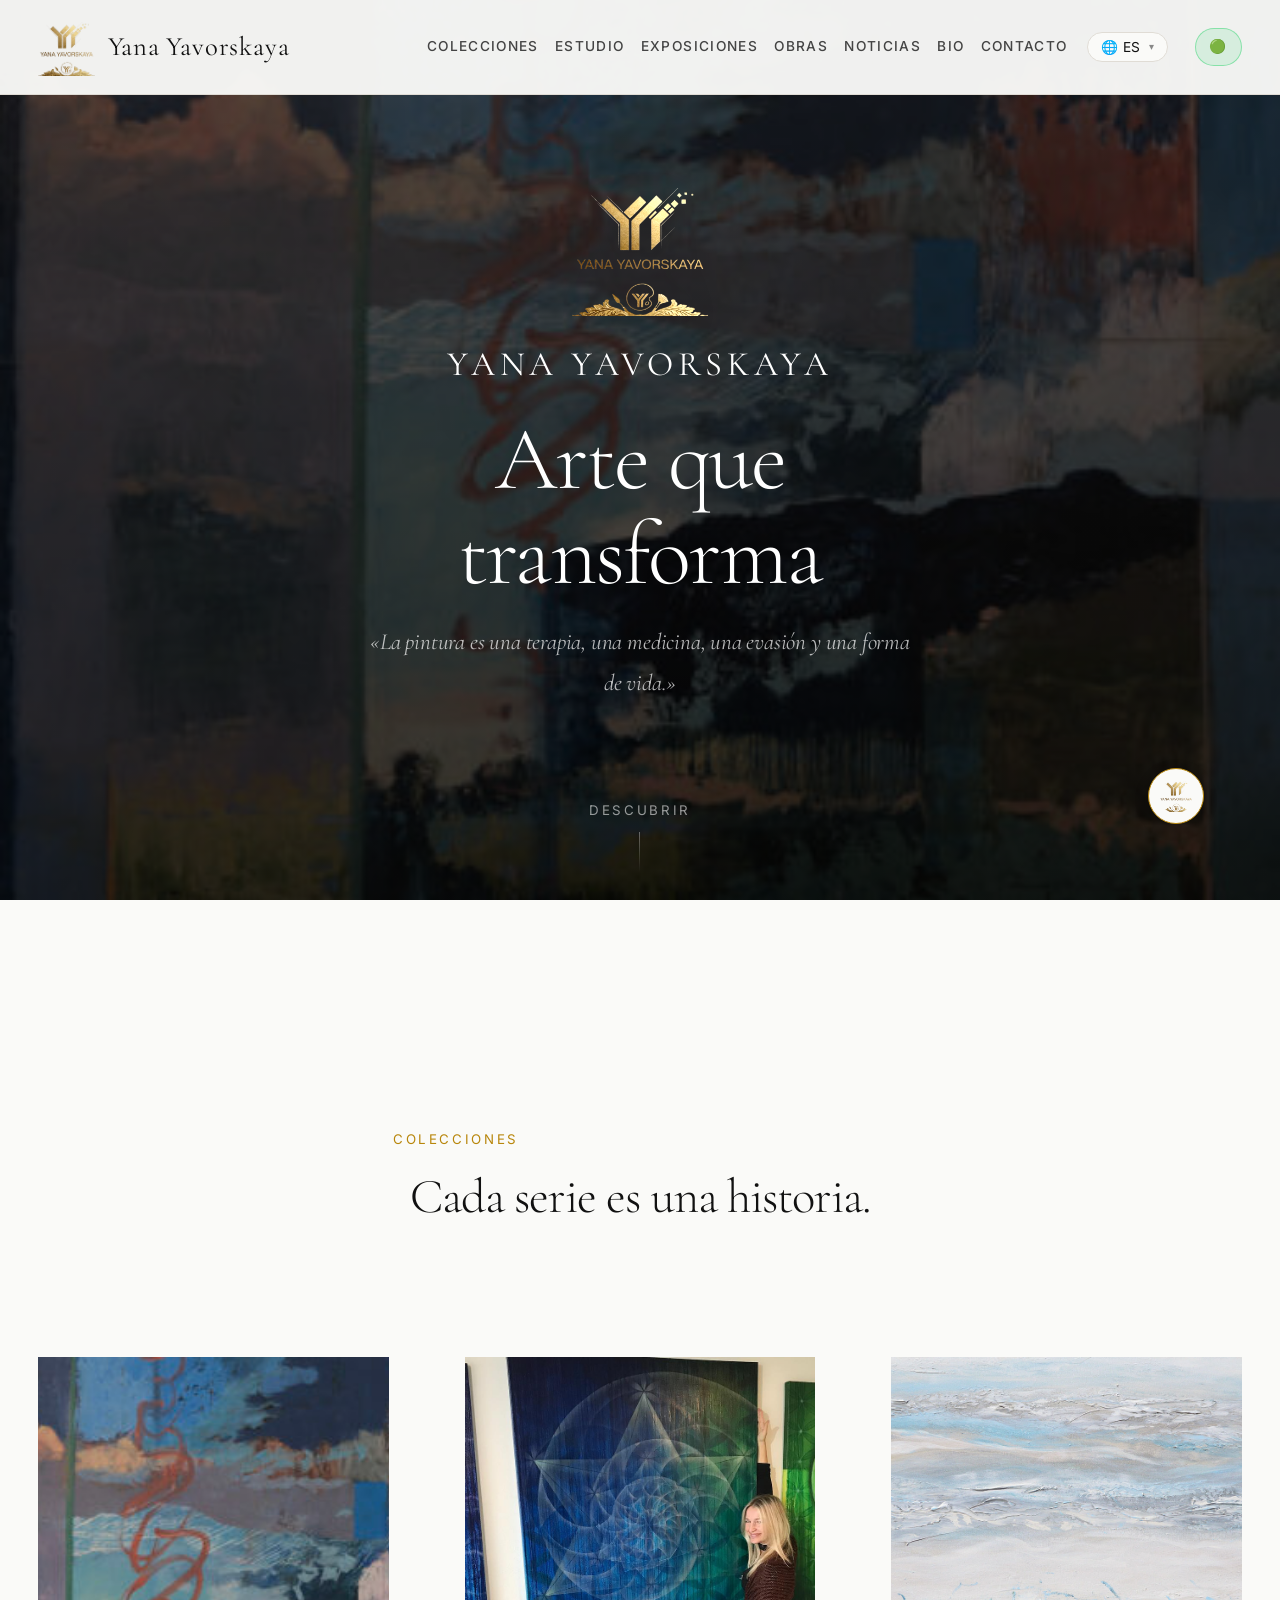
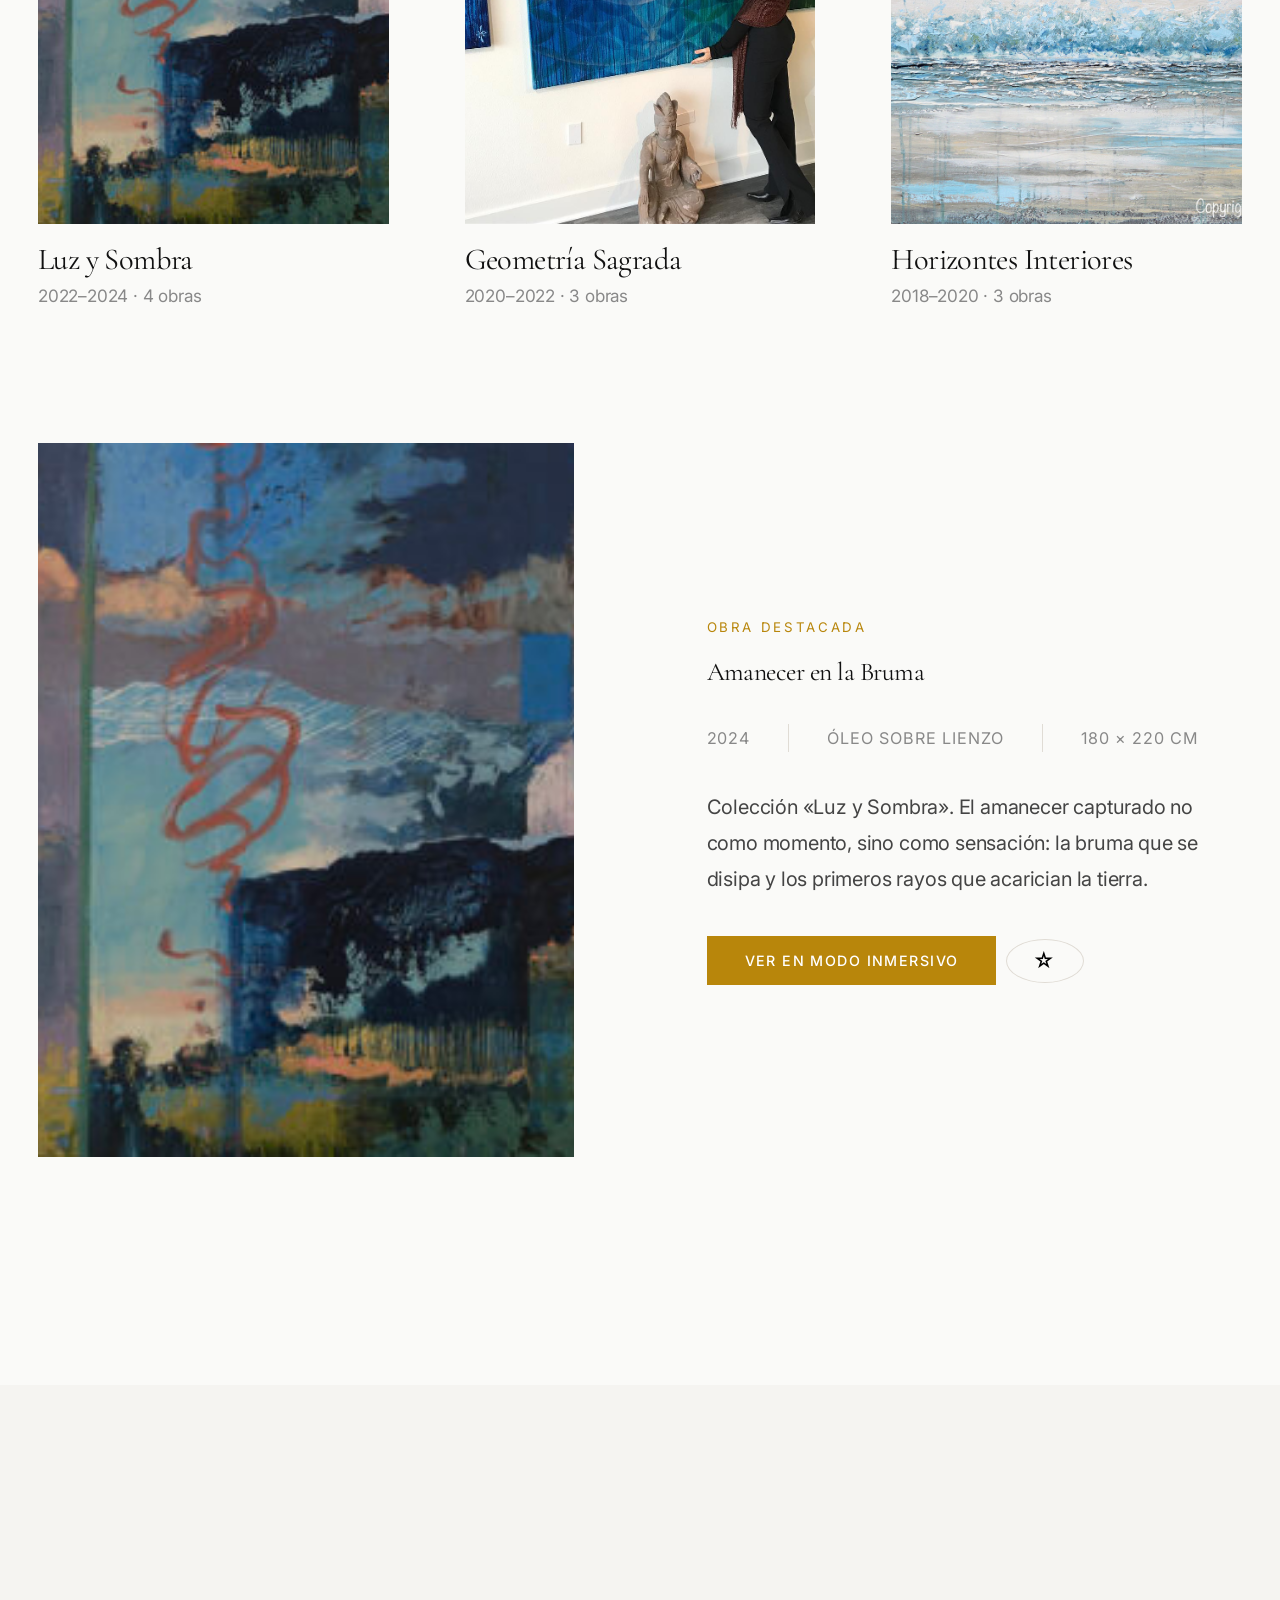
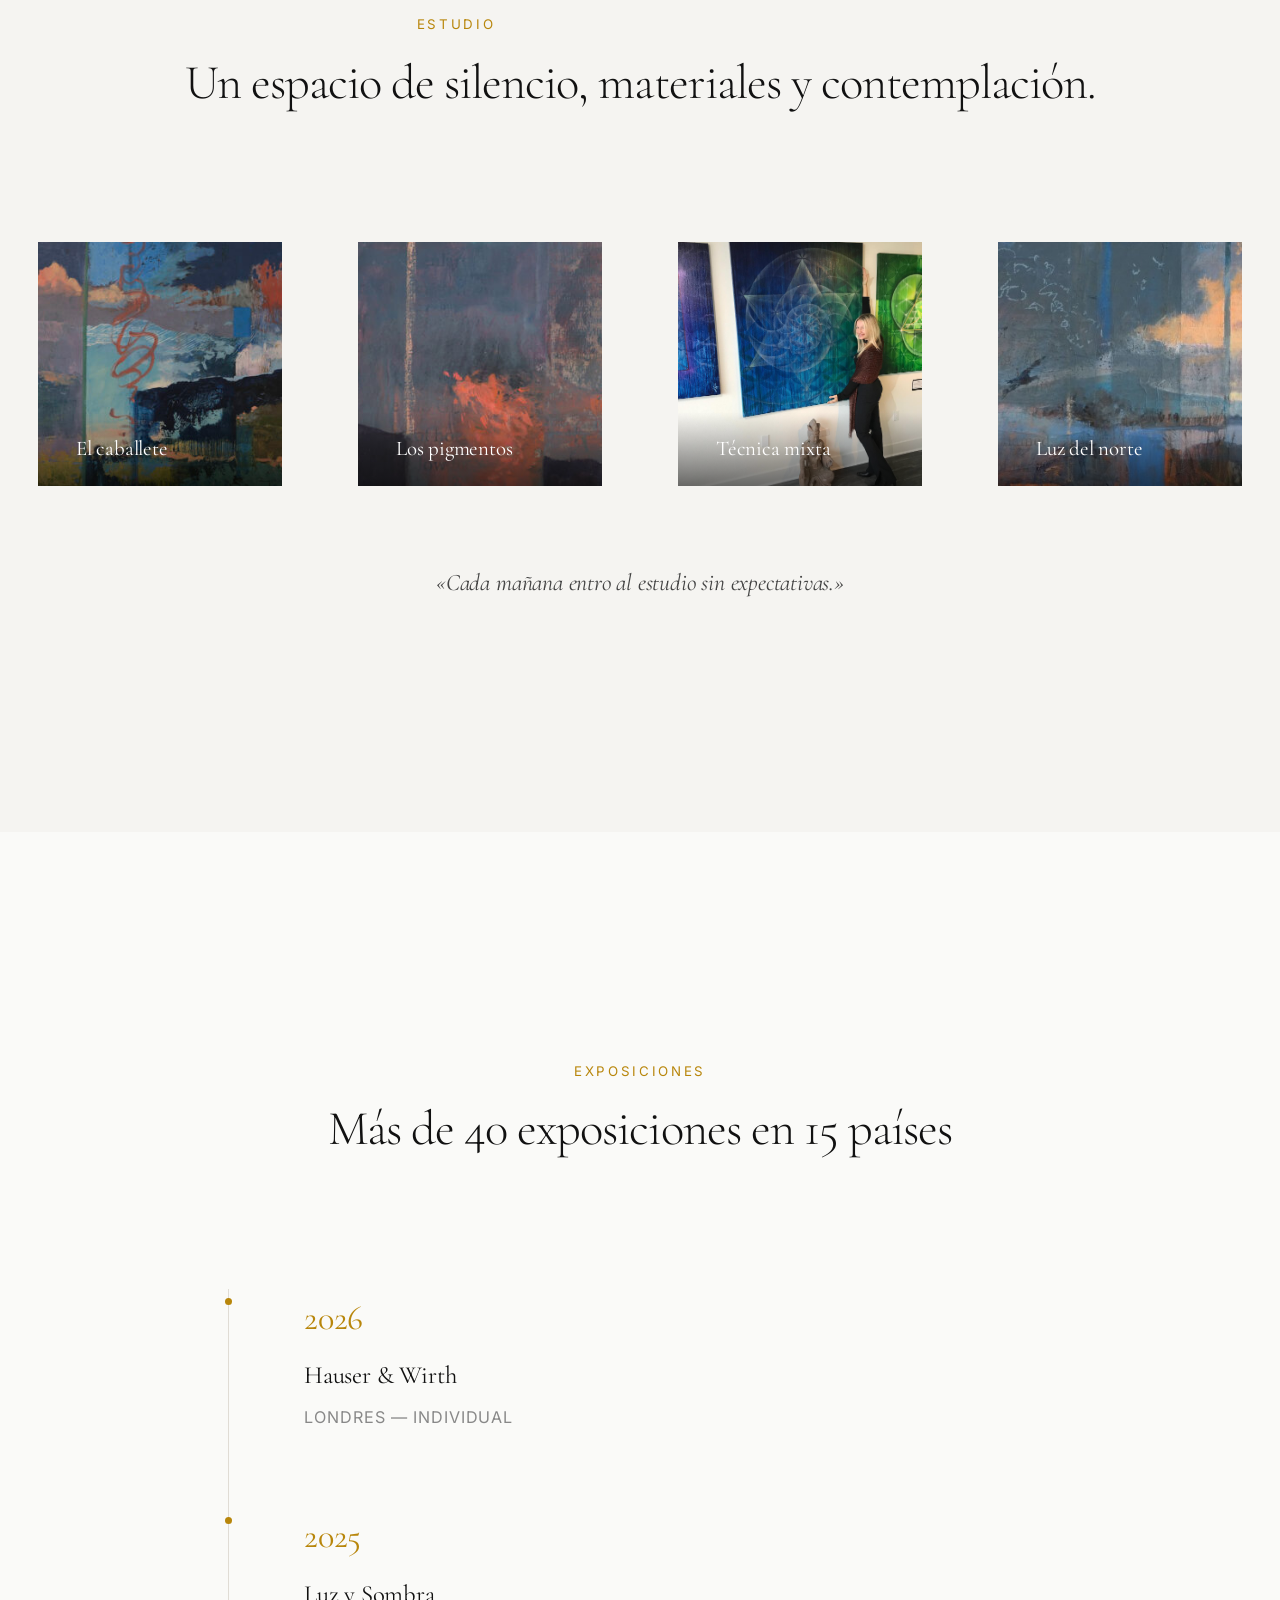
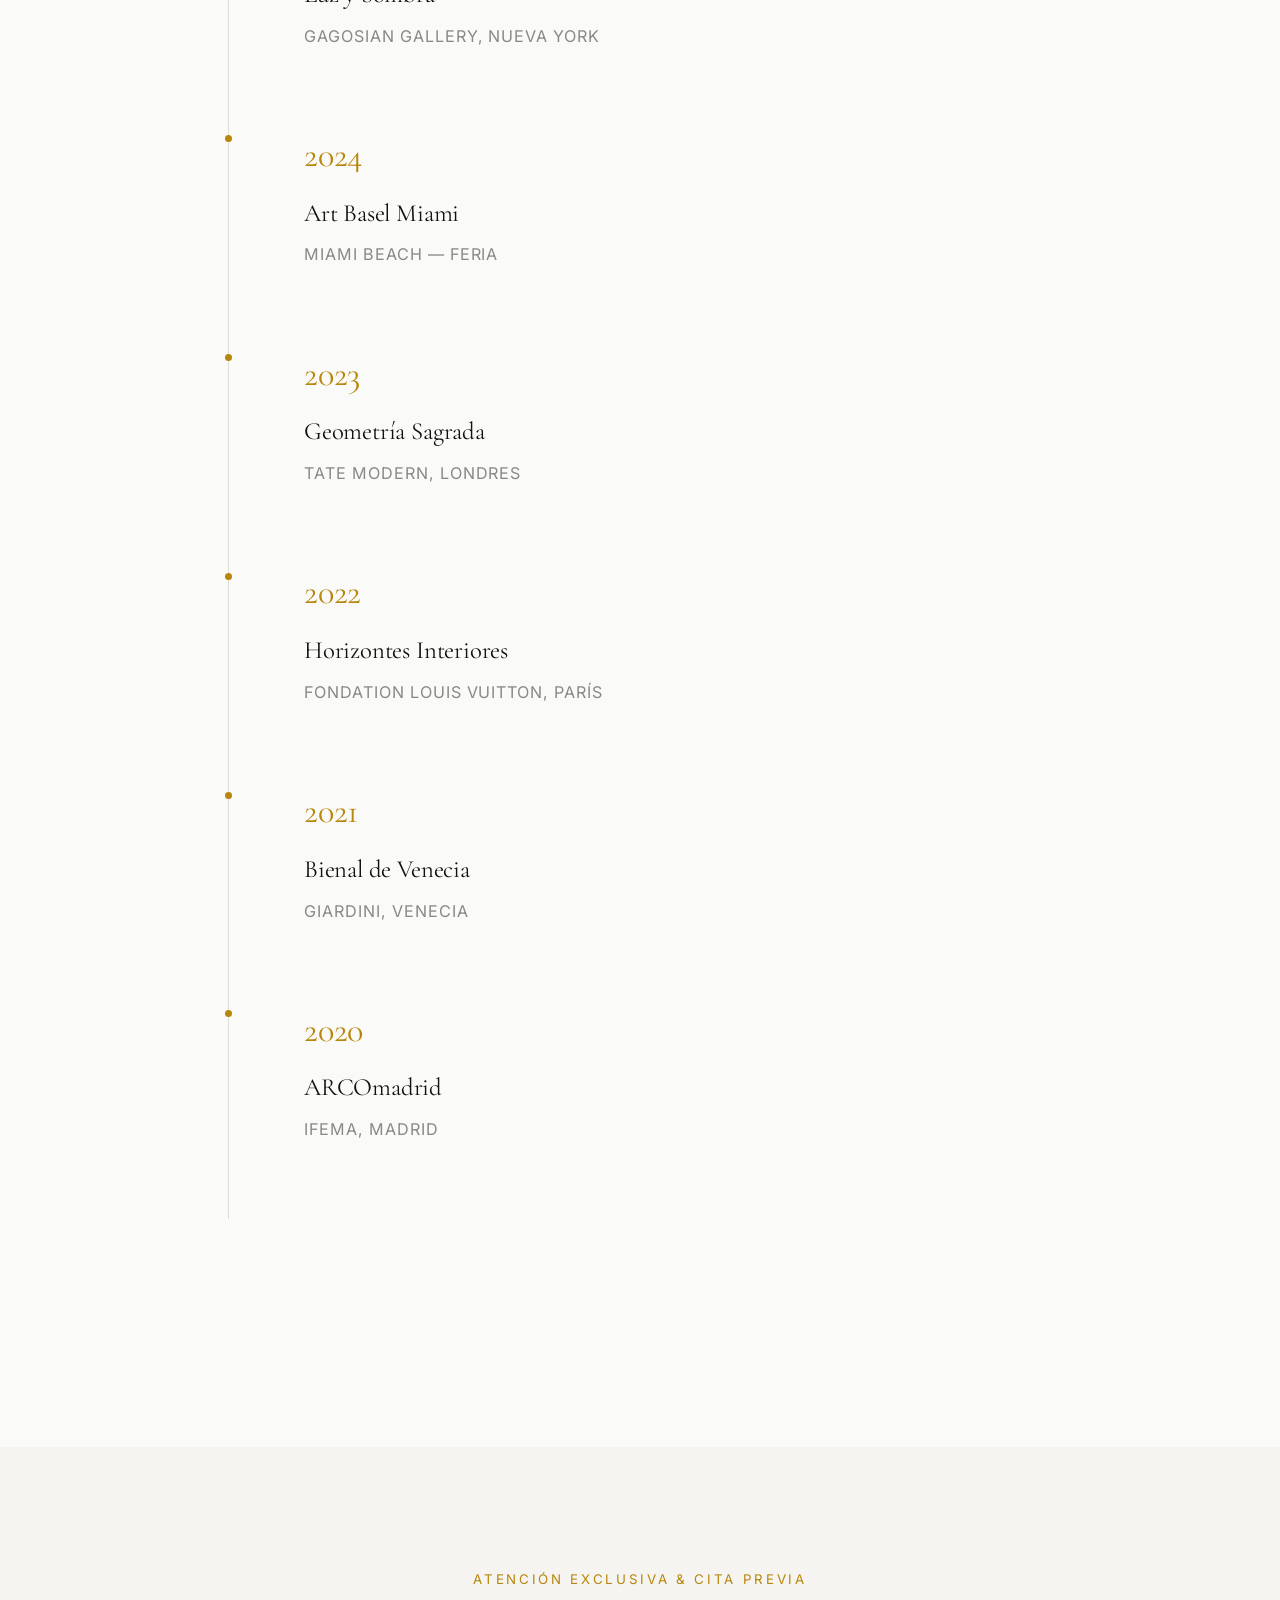
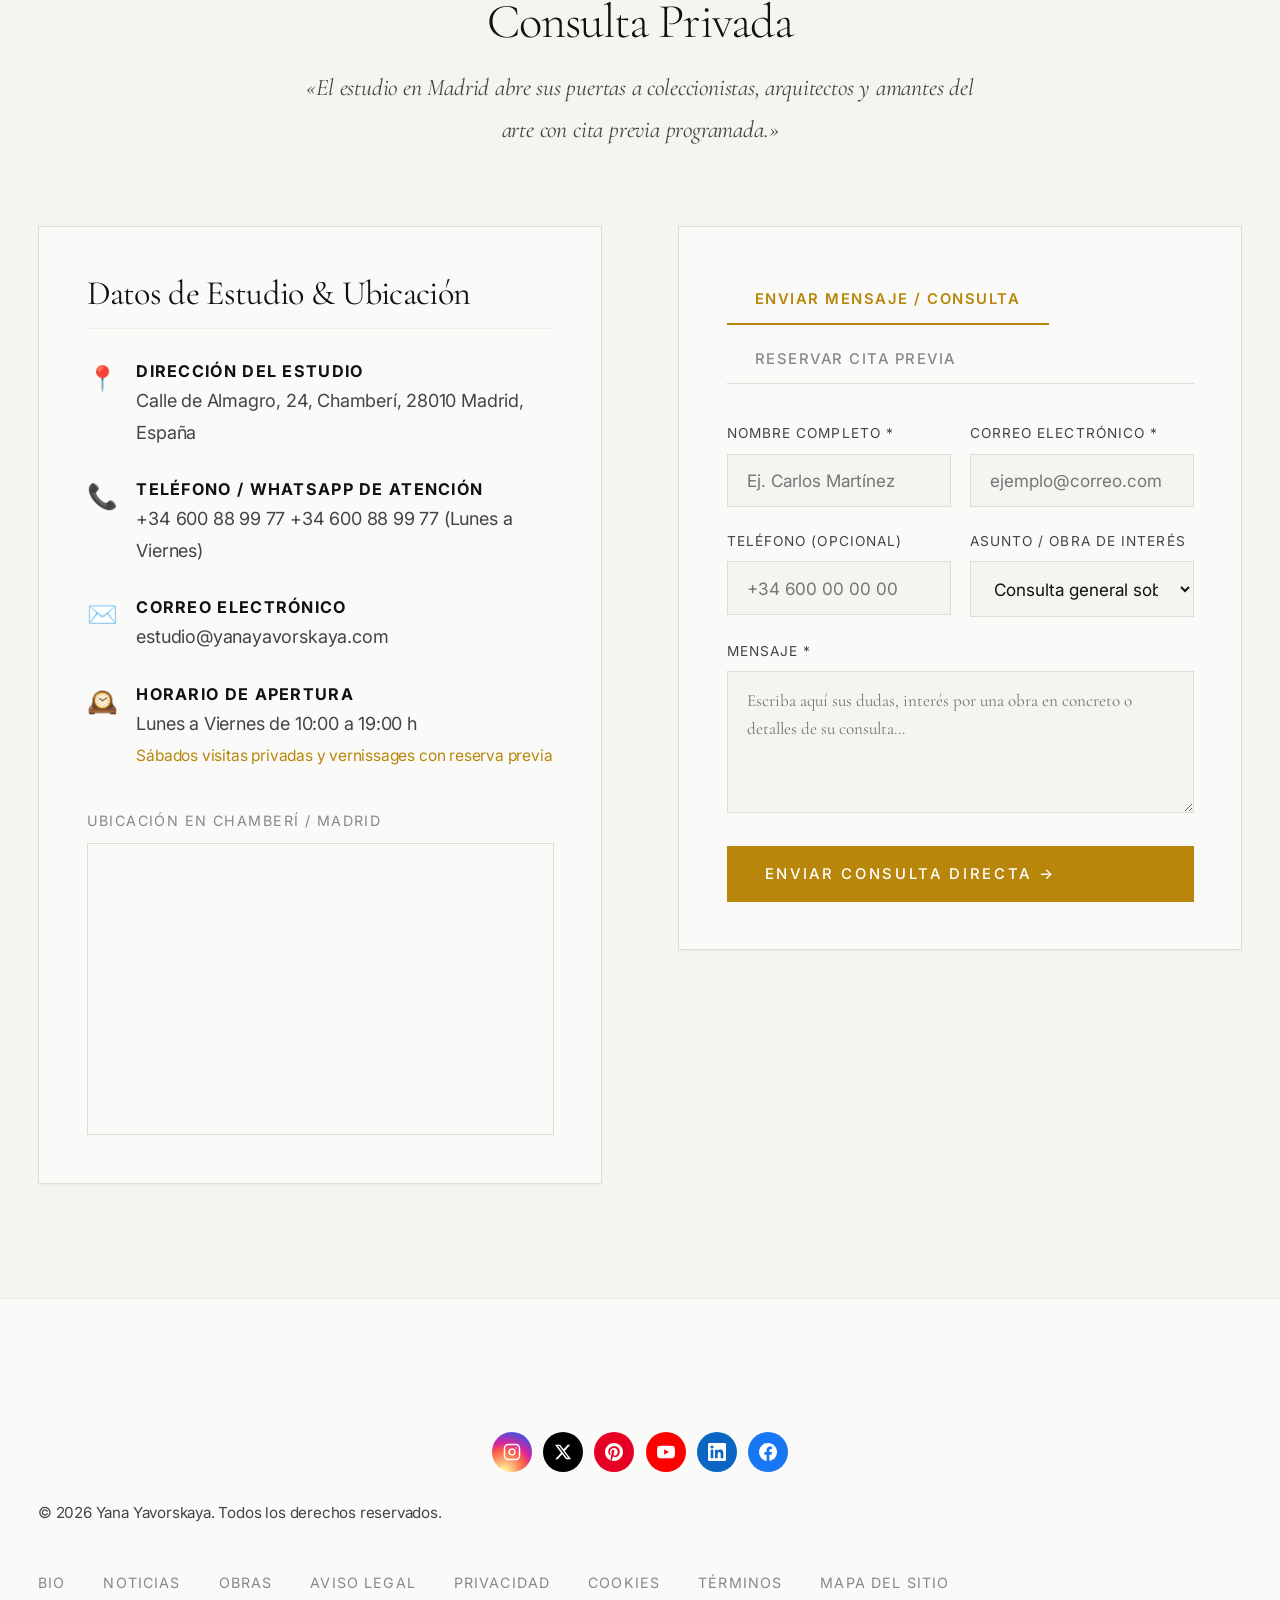
==== commit 9d100e2b: "Complete i18n for 6 languages and fix hero logo clipping Co-authored-by: Cursor <cursoragent@cursor." ====
--- a/index.html
+++ b/index.html
@@ -29,7 +29,7 @@
       <img src="assets/logo.png" alt="Yana Yavorskaya" class="nav__brand-logo" width="48" height="45">
       Yana Yavorskaya
     </a>
-    <button class="nav__toggle" aria-label="Menú" aria-expanded="false">
+    <button class="nav__toggle" data-i18n-attr="aria-label:nav.toggle" aria-label="Menú" aria-expanded="false">
       <span></span><span></span><span></span>
     </button>
     <ul class="nav__links">
@@ -60,9 +60,9 @@
   <div class="hero__overlay"></div>
   <div class="hero__content reveal">
     <img src="assets/logo.png" alt="Yana Yavorskaya" class="hero__logo" width="518" height="482">
-    <p class="hero__artist">Yana Yavorskaya</p>
-    <h1 class="hero__title">Arte que<br>transforma</h1>
-    <p class="hero__quote">«La pintura es una terapia, una medicina, una evasión y una forma de vida.»</p>
+    <p class="hero__artist" data-i18n="hero.artist">Yana Yavorskaya</p>
+    <h1 class="hero__title"><span data-i18n="hero.headline.line1">Arte que</span><br><span data-i18n="hero.headline.line2">transforma</span></h1>
+    <p class="hero__quote" data-i18n="hero.tagline">«La pintura es una terapia, una medicina, una evasión y una forma de vida.»</p>
   </div>
   <div class="hero__scroll" aria-hidden="true">
     <span data-i18n="hero.scroll">Descubrir</span>
@@ -111,15 +111,15 @@
         <img src="assets/obras/amanecer-bruma.jpg" alt="Amanecer en la Bruma" loading="lazy">
       </div>
       <div class="artwork-detail__info">
-        <p class="section__label">Obra destacada</p>
+        <p class="section__label" data-i18n="featured.label">Obra destacada</p>
         <h3 data-i18n="featured.title">Amanecer en la Bruma</h3>
         <div class="artwork-detail__meta">
-          <span>2024</span><span>Óleo sobre lienzo</span><span>180 × 220 cm</span>
-        </div>
-        <p class="artwork-detail__desc">Colección «Luz y Sombra». El amanecer capturado no como momento, sino como sensación: la bruma que se disipa y los primeros rayos que acarician la tierra.</p>
+          <span>2024</span><span data-i18n="featured.technique">Óleo sobre lienzo</span><span>180 × 220 cm</span>
+        </div>
+        <p class="artwork-detail__desc" data-i18n="featured.desc">Colección «Luz y Sombra». El amanecer capturado no como momento, sino como sensación: la bruma que se disipa y los primeros rayos que acarician la tierra.</p>
         <div style="display:flex;gap:0.5rem;align-items:center;">
-          <button class="btn btn--primary" data-museum-open data-collection="luz-y-sombra" data-obra-index="0">Ver en modo inmersivo</button>
-          <button class="btn btn--favorite" data-obra-id="obra-1" aria-label="Añadir a favoritos">☆</button>
+          <button class="btn btn--primary" data-museum-open data-collection="luz-y-sombra" data-obra-index="0" data-i18n="featured.museum">Ver en modo inmersivo</button>
+          <button class="btn btn--favorite" data-obra-id="obra-1" data-i18n-attr="aria-label:featured.fav" aria-label="Añadir a favoritos">☆</button>
         </div>
       </div>
     </div>
@@ -134,10 +134,10 @@
       <h2 class="section__title" data-i18n="studio.subtitle">Donde nace cada obra</h2>
     </div>
     <div class="studio-grid">
-      <div class="studio-card reveal"><img src="assets/obras/hero-bg.jpg" alt="El caballete en el estudio de Yana Yavorskaya" loading="lazy"><div class="studio-card__caption">El caballete</div></div>
-      <div class="studio-card reveal"><img src="assets/obras/interludio.jpg" alt="Pigmentos y materiales en el estudio" loading="lazy"><div class="studio-card__caption">Los pigmentos</div></div>
-      <div class="studio-card reveal"><img src="assets/obras/espiral-aurea.jpg" alt="Detalle de técnica mixta sobre lienzo" loading="lazy"><div class="studio-card__caption">Técnica mixta</div></div>
-      <div class="studio-card reveal"><img src="assets/obras/ultimo-rayo.jpg" alt="Luz del norte entrando en el estudio" loading="lazy"><div class="studio-card__caption">Luz del norte</div></div>
+      <div class="studio-card reveal"><img src="assets/obras/hero-bg.jpg" alt="El caballete en el estudio de Yana Yavorskaya" loading="lazy"><div class="studio-card__caption" data-i18n="studio.easel">El caballete</div></div>
+      <div class="studio-card reveal"><img src="assets/obras/interludio.jpg" alt="Pigmentos y materiales en el estudio" loading="lazy"><div class="studio-card__caption" data-i18n="studio.pigments">Los pigmentos</div></div>
+      <div class="studio-card reveal"><img src="assets/obras/espiral-aurea.jpg" alt="Detalle de técnica mixta sobre lienzo" loading="lazy"><div class="studio-card__caption" data-i18n="studio.mixed">Técnica mixta</div></div>
+      <div class="studio-card reveal"><img src="assets/obras/ultimo-rayo.jpg" alt="Luz del norte entrando en el estudio" loading="lazy"><div class="studio-card__caption" data-i18n="studio.light">Luz del norte</div></div>
     </div>
     <p class="reveal" style="text-align:center;max-width:650px;margin:var(--spacing-lg) auto 0;font-family:var(--serif);font-style:italic;font-size:1.25rem;color:var(--text-secondary);" data-i18n="studio.quote">«Cada mañana entro al estudio sin expectativas. El lienzo me dice lo que necesita. Yo solo escucho.»</p>
   </div>
@@ -148,16 +148,16 @@
   <div class="container container-narrow">
     <div class="section__header reveal">
       <p class="section__label" data-i18n="exhibitions.label">Exposiciones</p>
-      <h2 class="section__title">Más de 40 exposiciones en 15 países</h2>
+      <h2 class="section__title"><span data-i18n="exhibitions.title.line1">Más de 40 exposiciones</span> <span data-i18n="exhibitions.title.line2">en 15 países</span></h2>
     </div>
     <div class="timeline reveal">
-      <div class="timeline__item"><div class="timeline__year">2026</div><div class="timeline__title">Hauser & Wirth</div><div class="timeline__place">Londres — Individual</div></div>
-      <div class="timeline__item"><div class="timeline__year">2025</div><div class="timeline__title">Luz y Sombra</div><div class="timeline__place">Gagosian Gallery, Nueva York</div></div>
-      <div class="timeline__item"><div class="timeline__year">2024</div><div class="timeline__title">Art Basel Miami</div><div class="timeline__place">Miami Beach — Feria</div></div>
-      <div class="timeline__item"><div class="timeline__year">2023</div><div class="timeline__title">Geometría Sagrada</div><div class="timeline__place">Tate Modern, Londres</div></div>
-      <div class="timeline__item"><div class="timeline__year">2022</div><div class="timeline__title">Horizontes Interiores</div><div class="timeline__place">Fondation Louis Vuitton, París</div></div>
-      <div class="timeline__item"><div class="timeline__year">2021</div><div class="timeline__title">Bienal de Venecia</div><div class="timeline__place">Giardini, Venecia</div></div>
-      <div class="timeline__item"><div class="timeline__year">2020</div><div class="timeline__title">ARCOmadrid</div><div class="timeline__place">IFEMA, Madrid</div></div>
+      <div class="timeline__item"><div class="timeline__year">2026</div><div class="timeline__title" data-i18n="exh1.title">Hauser & Wirth</div><div class="timeline__place" data-i18n="exh1.place">Londres — Individual</div></div>
+      <div class="timeline__item"><div class="timeline__year">2025</div><div class="timeline__title" data-i18n="exh2.title">Luz y Sombra</div><div class="timeline__place" data-i18n="exh2.place">Gagosian Gallery, Nueva York</div></div>
+      <div class="timeline__item"><div class="timeline__year">2024</div><div class="timeline__title" data-i18n="exh3.title">Art Basel Miami</div><div class="timeline__place" data-i18n="exh3.place">Miami Beach — Feria</div></div>
+      <div class="timeline__item"><div class="timeline__year">2023</div><div class="timeline__title" data-i18n="exh4.title">Geometría Sagrada</div><div class="timeline__place" data-i18n="exh4.place">Tate Modern, Londres</div></div>
+      <div class="timeline__item"><div class="timeline__year">2022</div><div class="timeline__title" data-i18n="exh5.title">Horizontes Interiores</div><div class="timeline__place" data-i18n="exh5.place">Fondation Louis Vuitton, París</div></div>
+      <div class="timeline__item"><div class="timeline__year">2021</div><div class="timeline__title" data-i18n="exh6.title">Bienal de Venecia</div><div class="timeline__place" data-i18n="exh6.place">Giardini, Venecia</div></div>
+      <div class="timeline__item"><div class="timeline__year">2020</div><div class="timeline__title" data-i18n="exh7.title">ARCOmadrid</div><div class="timeline__place" data-i18n="exh7.place">IFEMA, Madrid</div></div>
     </div>
   </div>
 </section>
@@ -168,49 +168,49 @@
     <div style="text-align: center; margin-bottom: 4rem;">
       <span class="section__label" data-i18n="contact.label">Atención Exclusiva & Cita Previa</span>
       <h2 class="section__title" data-i18n="contact.title">Contacto & Visitas al Estudio</h2>
-      <p style="margin: 0 auto; max-width: 680px; font-family: var(--serif); font-style: italic; font-size: 1.25rem; color: var(--text-secondary);">«El estudio en Madrid abre sus puertas a coleccionistas, arquitectos y amantes del arte con cita previa programada.»</p>
+      <p style="margin: 0 auto; max-width: 680px; font-family: var(--serif); font-style: italic; font-size: 1.25rem; color: var(--text-secondary);" data-i18n="contact.quote">«El estudio en Madrid abre sus puertas a coleccionistas, arquitectos y amantes del arte con cita previa programada.»</p>
     </div>
 
     <div style="display: grid; grid-template-columns: repeat(auto-fit, minmax(320px, 1fr)); gap: 4rem; align-items: start;">
       
       <!-- Columna Izquierda: Datos, Dirección, Teléfono, Horario & Mapa -->
       <div style="background: var(--bg); padding: 2.5rem; border: 1px solid var(--border); box-shadow: var(--shadow-sm);">
-        <h3 style="font-family: var(--serif); font-size: 1.8rem; margin-bottom: 1.5rem; border-bottom: 1px solid var(--border-light); padding-bottom: 0.8rem;">Datos de Estudio & Ubicación</h3>
+        <h3 style="font-family: var(--serif); font-size: 1.8rem; margin-bottom: 1.5rem; border-bottom: 1px solid var(--border-light); padding-bottom: 0.8rem;" data-i18n="contact.infoTitle">Datos de Estudio & Ubicación</h3>
         
         <ul style="list-style: none; display: flex; flex-direction: column; gap: 1.4rem; font-size: 0.95rem; color: var(--text-secondary); margin-bottom: 2rem; padding-left: 0;">
           <li style="display: flex; gap: 1rem; align-items: flex-start;">
             <span style="font-size: 1.3rem;">📍</span>
             <div>
-              <strong style="color: var(--text); display: block; font-size: 0.85rem; text-transform: uppercase; letter-spacing: 0.08em; font-family: var(--sans);">Dirección del Estudio</strong>
-              Calle de Almagro, 24, Chamberí, 28010 Madrid, España
+              <strong style="color: var(--text); display: block; font-size: 0.85rem; text-transform: uppercase; letter-spacing: 0.08em; font-family: var(--sans);" data-i18n="contact.addressLabel">Dirección del Estudio</strong>
+              <span data-i18n="contact.address">Calle de Almagro, 24, Chamberí, 28010 Madrid, España</span>
             </div>
           </li>
           <li style="display: flex; gap: 1rem; align-items: flex-start;">
             <span style="font-size: 1.3rem;">📞</span>
             <div>
-              <strong style="color: var(--text); display: block; font-size: 0.85rem; text-transform: uppercase; letter-spacing: 0.08em; font-family: var(--sans);">Teléfono / WhatsApp de Atención</strong>
-              +34 600 88 99 77 (Lunes a Viernes)
+              <strong style="color: var(--text); display: block; font-size: 0.85rem; text-transform: uppercase; letter-spacing: 0.08em; font-family: var(--sans);" data-i18n="contact.phoneLabel">Teléfono / WhatsApp de Atención</strong>
+              +34 600 88 99 77 <span data-i18n="contact.phoneNote">(Lunes a Viernes)</span>
             </div>
           </li>
           <li style="display: flex; gap: 1rem; align-items: flex-start;">
             <span style="font-size: 1.3rem;">✉️</span>
             <div>
-              <strong style="color: var(--text); display: block; font-size: 0.85rem; text-transform: uppercase; letter-spacing: 0.08em; font-family: var(--sans);">Correo Electrónico</strong>
+              <strong style="color: var(--text); display: block; font-size: 0.85rem; text-transform: uppercase; letter-spacing: 0.08em; font-family: var(--sans);" data-i18n="contact.emailLabel">Correo Electrónico</strong>
               estudio@yanayavorskaya.com
             </div>
           </li>
           <li style="display: flex; gap: 1rem; align-items: flex-start;">
             <span style="font-size: 1.3rem;">🕰️</span>
             <div>
-              <strong style="color: var(--text); display: block; font-size: 0.85rem; text-transform: uppercase; letter-spacing: 0.08em; font-family: var(--sans);">Horario de Apertura</strong>
-              Lunes a Viernes de 10:00 a 19:00 h<br><span style="font-size: 0.82rem; color: var(--accent);">Sábados visitas privadas y vernissages con reserva previa</span>
+              <strong style="color: var(--text); display: block; font-size: 0.85rem; text-transform: uppercase; letter-spacing: 0.08em; font-family: var(--sans);" data-i18n="contact.hoursLabel">Horario de Apertura</strong>
+              <span data-i18n="contact.hoursWeekday">Lunes a Viernes de 10:00 a 19:00 h</span><br><span style="font-size: 0.82rem; color: var(--accent);" data-i18n="contact.hoursSaturday">Sábados visitas privadas y vernissages con reserva previa</span>
             </div>
           </li>
         </ul>
 
         <!-- Mapa de Ubicación -->
         <div>
-          <span style="font-size: 0.75rem; text-transform: uppercase; letter-spacing: 0.1em; color: var(--text-tertiary); display: block; margin-bottom: 0.5rem;">🗺️ Ubicación en Chamberí / Madrid</span>
+          <span style="font-size: 0.75rem; text-transform: uppercase; letter-spacing: 0.1em; color: var(--text-tertiary); display: block; margin-bottom: 0.5rem;" data-i18n="contact.mapLabel">🗺️ Ubicación en Chamberí / Madrid</span>
           <div style="aspect-ratio: 16/10; overflow: hidden; border: 1px solid var(--border);">
             <iframe src="https://www.google.com/maps/embed?pb=!1m18!1m12!1m3!1d3036.8!2d-3.696!3d40.432!2m3!1f0!2f0!3f0!3m2!1i1024!2i768!4f13.1!3m3!1m2!1s0xd422883!2sCalle+de+Almagro%2C+24%2C+Chamber%C3%AD%2C+28010+Madrid!5e0!3m2!1ses!2ses!4v1700000000000!5m2!1ses!2ses" width="100%" height="100%" style="border:0; filter: grayscale(85%) contrast(110%);" allowfullscreen="" loading="lazy" referrerpolicy="no-referrer-when-downgrade"></iframe>
           </div>
@@ -220,64 +220,64 @@
       <!-- Columna Derecha: Sistema de Pestañas (Mensaje Directo vs Reserva Cita Previa) -->
       <div style="background: var(--bg); padding: 2.5rem; border: 1px solid var(--border); box-shadow: var(--shadow-sm);">
         <div class="contact-tabs" style="display: flex; flex-wrap: wrap; border-bottom: 1px solid var(--border); margin-bottom: 2rem; gap: 0.5rem 1rem;">
-          <button id="tab-btn-msg" onclick="switchContactTab('msg')" style="padding: 0.8rem 1.5rem; border: none; background: none; font-family: var(--sans); font-size: 0.78rem; text-transform: uppercase; letter-spacing: 0.1em; font-weight: 600; color: var(--accent); border-bottom: 2px solid var(--accent); cursor: pointer;">✉️ Enviar Mensaje / Consulta</button>
-          <button id="tab-btn-cal" onclick="switchContactTab('cal')" style="padding: 0.8rem 1.5rem; border: none; background: none; font-family: var(--sans); font-size: 0.78rem; text-transform: uppercase; letter-spacing: 0.1em; font-weight: 500; color: var(--text-tertiary); cursor: pointer;">📅 Reservar Cita Previa</button>
+          <button id="tab-btn-msg" onclick="switchContactTab('msg')" style="padding: 0.8rem 1.5rem; border: none; background: none; font-family: var(--sans); font-size: 0.78rem; text-transform: uppercase; letter-spacing: 0.1em; font-weight: 600; color: var(--accent); border-bottom: 2px solid var(--accent); cursor: pointer;" data-i18n="contact.tabMessage">✉️ Enviar Mensaje / Consulta</button>
+          <button id="tab-btn-cal" onclick="switchContactTab('cal')" style="padding: 0.8rem 1.5rem; border: none; background: none; font-family: var(--sans); font-size: 0.78rem; text-transform: uppercase; letter-spacing: 0.1em; font-weight: 500; color: var(--text-tertiary); cursor: pointer;" data-i18n="contact.tabBooking">📅 Reservar Cita Previa</button>
         </div>
 
         <!-- Pestaña 1: Formulario de Mensaje -->
         <div id="tab-panel-msg" style="display: block;">
-          <form onsubmit="event.preventDefault(); alert('✓ Su mensaje ha sido enviado con éxito al estudio de Yana Yavorskaya. Nos pondremos en contacto en 24 horas.'); this.reset();" style="display: flex; flex-direction: column; gap: 1.2rem;">
+          <form onsubmit="return submitContactMsg(event)" style="display: flex; flex-direction: column; gap: 1.2rem;">
             <div style="display: grid; grid-template-columns: repeat(auto-fit, minmax(140px, 1fr)); gap: 1rem;">
               <div>
-                <label style="display: block; font-size: 0.72rem; text-transform: uppercase; letter-spacing: 0.08em; color: var(--text-secondary); margin-bottom: 0.4rem;">Nombre Completo *</label>
-                <input type="text" required placeholder="Ej. Carlos Martínez" style="width: 100%; padding: 0.8rem 1rem; border: 1px solid var(--border); background: var(--bg-alt); font-size: 0.9rem; font-family: var(--sans);">
+                <label style="display: block; font-size: 0.72rem; text-transform: uppercase; letter-spacing: 0.08em; color: var(--text-secondary); margin-bottom: 0.4rem;" data-i18n="contact.fullName">Nombre Completo *</label>
+                <input type="text" required data-i18n="contact.fullNamePh" placeholder="Ej. Carlos Martínez" style="width: 100%; padding: 0.8rem 1rem; border: 1px solid var(--border); background: var(--bg-alt); font-size: 0.9rem; font-family: var(--sans);">
               </div>
               <div>
-                <label style="display: block; font-size: 0.72rem; text-transform: uppercase; letter-spacing: 0.08em; color: var(--text-secondary); margin-bottom: 0.4rem;">Correo Electrónico *</label>
-                <input type="email" required placeholder="ejemplo@correo.com" style="width: 100%; padding: 0.8rem 1rem; border: 1px solid var(--border); background: var(--bg-alt); font-size: 0.9rem; font-family: var(--sans);">
+                <label style="display: block; font-size: 0.72rem; text-transform: uppercase; letter-spacing: 0.08em; color: var(--text-secondary); margin-bottom: 0.4rem;" data-i18n="contact.emailField">Correo Electrónico *</label>
+                <input type="email" required data-i18n="contact.emailPh" placeholder="ejemplo@correo.com" style="width: 100%; padding: 0.8rem 1rem; border: 1px solid var(--border); background: var(--bg-alt); font-size: 0.9rem; font-family: var(--sans);">
               </div>
             </div>
 
             <div style="display: grid; grid-template-columns: repeat(auto-fit, minmax(140px, 1fr)); gap: 1rem;">
               <div>
-                <label style="display: block; font-size: 0.72rem; text-transform: uppercase; letter-spacing: 0.08em; color: var(--text-secondary); margin-bottom: 0.4rem;">Teléfono (Opcional)</label>
-                <input type="tel" placeholder="+34 600 00 00 00" style="width: 100%; padding: 0.8rem 1rem; border: 1px solid var(--border); background: var(--bg-alt); font-size: 0.9rem; font-family: var(--sans);">
+                <label style="display: block; font-size: 0.72rem; text-transform: uppercase; letter-spacing: 0.08em; color: var(--text-secondary); margin-bottom: 0.4rem;" data-i18n="contact.phoneOptional">Teléfono (Opcional)</label>
+                <input type="tel" data-i18n="contact.phonePh" placeholder="+34 600 00 00 00" style="width: 100%; padding: 0.8rem 1rem; border: 1px solid var(--border); background: var(--bg-alt); font-size: 0.9rem; font-family: var(--sans);">
               </div>
               <div>
-                <label style="display: block; font-size: 0.72rem; text-transform: uppercase; letter-spacing: 0.08em; color: var(--text-secondary); margin-bottom: 0.4rem;">Asunto / Obra de Interés</label>
+                <label style="display: block; font-size: 0.72rem; text-transform: uppercase; letter-spacing: 0.08em; color: var(--text-secondary); margin-bottom: 0.4rem;" data-i18n="contact.subject">Asunto / Obra de Interés</label>
                 <select style="width: 100%; padding: 0.8rem 1rem; border: 1px solid var(--border); background: var(--bg-alt); font-size: 0.9rem; font-family: var(--sans); color: var(--text);">
-                  <option value="Consulta general">Consulta general sobre el estudio</option>
-                  <option value="Obras disponibles">Información de obras disponibles</option>
-                  <option value="Encargo personalizado">Encargo o colección personalizada</option>
-                  <option value="Prensa / Colaboración">Prensa, entrevistas o colaboración</option>
+                  <option value="Consulta general" data-i18n="contact.optGeneral">Consulta general sobre el estudio</option>
+                  <option value="Obras disponibles" data-i18n="contact.optWorks">Información de obras disponibles</option>
+                  <option value="Encargo personalizado" data-i18n="contact.optCommission">Encargo o colección personalizada</option>
+                  <option value="Prensa / Colaboración" data-i18n="contact.optPress">Prensa, entrevistas o colaboración</option>
                 </select>
               </div>
             </div>
 
             <div>
-              <label style="display: block; font-size: 0.72rem; text-transform: uppercase; letter-spacing: 0.08em; color: var(--text-secondary); margin-bottom: 0.4rem;">Mensaje *</label>
-              <textarea rows="4" required placeholder="Escriba aquí sus dudas, interés por una obra en concreto o detalles de su consulta..." style="width: 100%; padding: 0.8rem 1rem; border: 1px solid var(--border); background: var(--bg-alt); font-size: 0.9rem; font-family: var(--serif); line-height: 1.6;"></textarea>
-            </div>
-
-            <button type="submit" class="btn btn--primary" style="align-self: flex-start; padding: 1rem 2rem; font-size: 0.78rem; letter-spacing: 0.18em; width: 100%;">ENVIAR CONSULTA DIRECTA →</button>
+              <label style="display: block; font-size: 0.72rem; text-transform: uppercase; letter-spacing: 0.08em; color: var(--text-secondary); margin-bottom: 0.4rem;" data-i18n="contact.messageLabel">Mensaje *</label>
+              <textarea rows="4" required data-i18n="contact.messagePh" placeholder="Escriba aquí sus dudas, interés por una obra en concreto o detalles de su consulta..." style="width: 100%; padding: 0.8rem 1rem; border: 1px solid var(--border); background: var(--bg-alt); font-size: 0.9rem; font-family: var(--serif); line-height: 1.6;"></textarea>
+            </div>
+
+            <button type="submit" class="btn btn--primary" style="align-self: flex-start; padding: 1rem 2rem; font-size: 0.78rem; letter-spacing: 0.18em; width: 100%;" data-i18n="contact.sendBtn">ENVIAR CONSULTA DIRECTA →</button>
           </form>
         </div>
 
         <!-- Pestaña 2: Calendario de Cita Previa -->
         <div id="tab-panel-cal" style="display: none;">
-          <form onsubmit="event.preventDefault(); alert('¡Excelente! Su cita previa en el estudio de Calle Almagro 24 (Madrid) ha quedado reservada con éxito. Le hemos enviado la confirmación por WhatsApp y correo electrónico.'); this.reset(); switchContactTab('msg');" style="display: flex; flex-direction: column; gap: 1.2rem;">
-            <div>
-              <label style="display: block; font-size: 0.72rem; text-transform: uppercase; letter-spacing: 0.08em; color: var(--text-secondary); margin-bottom: 0.4rem;">Motivo de la Visita *</label>
+          <form onsubmit="return submitContactBooking(event)" style="display: flex; flex-direction: column; gap: 1.2rem;">
+            <div>
+              <label style="display: block; font-size: 0.72rem; text-transform: uppercase; letter-spacing: 0.08em; color: var(--text-secondary); margin-bottom: 0.4rem;" data-i18n="contact.visitReason">Motivo de la Visita *</label>
               <select required style="width: 100%; padding: 0.8rem 1rem; border: 1px solid var(--border); background: var(--bg-alt); font-size: 0.9rem; font-family: var(--sans);">
-                <option value="Contemplar obras en persona">Contemplación privada de obras disponibles</option>
-                <option value="Asesoramiento interiorismo">Asesoramiento para colecciones y proyectos de interiorismo</option>
-                <option value="Recogida de obra">Recogida de obra o certificado en taller</option>
+                <option value="Contemplar obras" data-i18n="contact.optViewWorks">Contemplación privada de obras disponibles</option>
+                <option value="Asesoramiento" data-i18n="contact.optInterior">Asesoramiento para colecciones y proyectos de interiorismo</option>
+                <option value="Recogida" data-i18n="contact.optPickup">Recogida de obra o certificado en taller</option>
               </select>
             </div>
 
             <!-- Calendario Interactivo -->
             <div>
-              <label style="display: block; font-size: 0.72rem; text-transform: uppercase; letter-spacing: 0.08em; color: var(--text-secondary); margin-bottom: 0.6rem;">Seleccionar Fecha de Visita (Julio / Agosto 2026) *</label>
+              <label style="display: block; font-size: 0.72rem; text-transform: uppercase; letter-spacing: 0.08em; color: var(--text-secondary); margin-bottom: 0.6rem;" data-i18n="contact.selectDate">Seleccionar Fecha de Visita (Julio / Agosto 2026) *</label>
               <div style="display: grid; grid-template-columns: repeat(5, 1fr); gap: 0.5rem; text-align: center; font-size: 0.8rem; font-family: var(--sans);">
                 <button type="button" onclick="selectCalDate(this, 'Lun 13 Jul')" class="cal-day-btn" style="padding: 0.6rem; border: 1px solid var(--accent); background: var(--accent); color: #fff;"><strong>Lun 13</strong><br><span style="font-size:0.68rem; color:inherit;">Julio</span></button>
                 <button type="button" onclick="selectCalDate(this, 'Mar 14 Jul')" class="cal-day-btn" style="padding: 0.6rem; border: 1px solid var(--border); background: var(--bg-alt);"><strong>Mar 14</strong><br><span style="font-size:0.68rem; color:var(--text-tertiary);">Julio</span></button>
@@ -295,7 +295,7 @@
 
             <!-- Selector de Hora -->
             <div>
-              <label style="display: block; font-size: 0.72rem; text-transform: uppercase; letter-spacing: 0.08em; color: var(--text-secondary); margin-bottom: 0.6rem;">Seleccionar Franja Horaria *</label>
+              <label style="display: block; font-size: 0.72rem; text-transform: uppercase; letter-spacing: 0.08em; color: var(--text-secondary); margin-bottom: 0.6rem;" data-i18n="contact.selectTime">Seleccionar Franja Horaria *</label>
               <div style="display: grid; grid-template-columns: repeat(4, 1fr); gap: 0.5rem; text-align: center; font-size: 0.8rem; font-family: var(--sans);">
                 <button type="button" onclick="selectCalTime(this, '11:00 h')" class="cal-time-btn" style="padding: 0.6rem; border: 1px solid var(--accent); background: var(--accent); color: #fff; font-weight: 600;">11:00 h</button>
                 <button type="button" onclick="selectCalTime(this, '12:30 h')" class="cal-time-btn" style="padding: 0.6rem; border: 1px solid var(--border); background: var(--bg-alt);">12:30 h</button>
@@ -307,16 +307,16 @@
 
             <div style="display: grid; grid-template-columns: repeat(auto-fit, minmax(140px, 1fr)); gap: 1rem; margin-top: 0.4rem;">
               <div>
-                <label style="display: block; font-size: 0.72rem; text-transform: uppercase; letter-spacing: 0.08em; color: var(--text-secondary); margin-bottom: 0.4rem;">Su Nombre *</label>
-                <input type="text" required placeholder="Nombre y apellidos" style="width: 100%; padding: 0.8rem 1rem; border: 1px solid var(--border); background: var(--bg-alt); font-size: 0.9rem; font-family: var(--sans);">
+                <label style="display: block; font-size: 0.72rem; text-transform: uppercase; letter-spacing: 0.08em; color: var(--text-secondary); margin-bottom: 0.4rem;" data-i18n="contact.yourName">Su Nombre *</label>
+                <input type="text" required data-i18n="contact.yourNamePh" placeholder="Nombre y apellidos" style="width: 100%; padding: 0.8rem 1rem; border: 1px solid var(--border); background: var(--bg-alt); font-size: 0.9rem; font-family: var(--sans);">
               </div>
               <div>
-                <label style="display: block; font-size: 0.72rem; text-transform: uppercase; letter-spacing: 0.08em; color: var(--text-secondary); margin-bottom: 0.4rem;">Teléfono / WhatsApp *</label>
+                <label style="display: block; font-size: 0.72rem; text-transform: uppercase; letter-spacing: 0.08em; color: var(--text-secondary); margin-bottom: 0.4rem;" data-i18n="contact.phoneWhatsapp">Teléfono / WhatsApp *</label>
                 <input type="tel" required placeholder="+34 600 00 00 00" style="width: 100%; padding: 0.8rem 1rem; border: 1px solid var(--border); background: var(--bg-alt); font-size: 0.9rem; font-family: var(--sans);">
               </div>
             </div>
 
-            <button type="submit" class="btn btn--primary" style="align-self: flex-start; padding: 1rem 2rem; font-size: 0.78rem; letter-spacing: 0.18em; width: 100%;">RESERVAR Y CONFIRMAR CITA PREVIA →</button>
+            <button type="submit" class="btn btn--primary" style="align-self: flex-start; padding: 1rem 2rem; font-size: 0.78rem; letter-spacing: 0.18em; width: 100%;" data-i18n="contact.bookBtn">RESERVAR Y CONFIRMAR CITA PREVIA →</button>
           </form>
         </div>
 
@@ -344,6 +344,21 @@
     if(bMsg) { bMsg.style.color = 'var(--text-tertiary)'; bMsg.style.borderBottom = 'none'; bMsg.style.fontWeight = '500'; }
   }
 }
+function submitContactMsg(e) {
+  e.preventDefault();
+  var msg = (window.MuseoI18n && MuseoI18n.t('contact.msgSuccess')) || '✓ Mensaje enviado.';
+  alert(msg);
+  e.target.reset();
+  return false;
+}
+function submitContactBooking(e) {
+  e.preventDefault();
+  var msg = (window.MuseoI18n && MuseoI18n.t('contact.bookSuccess')) || '✓ Cita reservada.';
+  alert(msg);
+  e.target.reset();
+  switchContactTab('msg');
+  return false;
+}
 function selectCalDate(btn, dateStr) {
   document.querySelectorAll('.cal-day-btn').forEach(function(b){ b.style.borderColor = 'var(--border)'; b.style.background = 'var(--bg-alt)'; b.style.color = 'var(--text)'; });
   btn.style.borderColor = 'var(--accent)'; btn.style.background = 'var(--accent)'; btn.style.color = '#fff';
@@ -353,34 +368,6 @@
   document.querySelectorAll('.cal-time-btn').forEach(function(b){ b.style.borderColor = 'var(--border)'; b.style.background = 'var(--bg-alt)'; b.style.color = 'var(--text)'; });
   btn.style.borderColor = 'var(--accent)'; btn.style.background = 'var(--accent)'; btn.style.color = '#fff';
   var idEl = document.getElementById('cal-selected-time'); if(idEl) idEl.value = timeStr;
-}
-</script>
-
-<script>
-function switchContactTab(tab) {
-  var pMsg = document.getElementById('tab-panel-msg');
-  var pCal = document.getElementById('tab-panel-cal');
-  var bMsg = document.getElementById('tab-btn-msg');
-  var bCal = document.getElementById('tab-btn-cal');
-  if (tab === 'msg') {
-    pMsg.style.display = 'block'; pCal.style.display = 'none';
-    bMsg.style.color = 'var(--accent)'; bMsg.style.borderBottom = '2px solid var(--accent)'; bMsg.style.fontWeight = '600';
-    bCal.style.color = 'var(--text-tertiary)'; bCal.style.borderBottom = 'none'; bCal.style.fontWeight = '500';
-  } else {
-    pMsg.style.display = 'none'; pCal.style.display = 'block';
-    bCal.style.color = 'var(--accent)'; bCal.style.borderBottom = '2px solid var(--accent)'; bCal.style.fontWeight = '600';
-    bMsg.style.color = 'var(--text-tertiary)'; bMsg.style.borderBottom = 'none'; bMsg.style.fontWeight = '500';
-  }
-}
-function selectCalDate(btn, dateStr) {
-  document.querySelectorAll('.cal-day-btn').forEach(function(b){ b.style.borderColor = 'var(--border)'; b.style.background = 'var(--bg-alt)'; b.style.color = 'var(--text)'; });
-  btn.style.borderColor = 'var(--accent)'; btn.style.background = 'var(--accent)'; btn.style.color = '#fff';
-  document.getElementById('cal-selected-date').value = dateStr;
-}
-function selectCalTime(btn, timeStr) {
-  document.querySelectorAll('.cal-time-btn').forEach(function(b){ b.style.borderColor = 'var(--border)'; b.style.background = 'var(--bg-alt)'; b.style.color = 'var(--text)'; });
-  btn.style.borderColor = 'var(--accent)'; btn.style.background = 'var(--accent)'; btn.style.color = '#fff';
-  document.getElementById('cal-selected-time').value = timeStr;
 }
 </script>
 
@@ -431,6 +418,7 @@
 
 
 
+<script src="js/i18n-content.js"></script>
 <script src="js/db.js"></script>
 <script src="js/i18n.js"></script>
 <!-- ===== MAPA DEL SITIO MODAL ===== -->
@@ -438,34 +426,34 @@
   <div class="shop-modal__inner" style="max-width: 780px;">
     <button class="shop-modal__close" onclick="closeSitemap()" aria-label="Cerrar">✕</button>
     <div class="invitation__crest">✦</div>
-    <h3 class="shop-modal__title" style="margin-bottom: 1.5rem; text-align: center;">Mapa del sitio</h3>
+    <h3 class="shop-modal__title" style="margin-bottom: 1.5rem; text-align: center;" data-i18n="sitemap.title">Mapa del sitio</h3>
     <div style="display:grid; grid-template-columns: repeat(auto-fit, minmax(210px, 1fr)); gap: 2rem; text-align: left; font-family: var(--sans); font-size: 0.88rem;">
       <div>
-        <strong style="font-family: var(--serif); font-size: 1.15rem; color: var(--accent); display:block; margin-bottom: 0.6rem; border-bottom: 1px solid var(--border-light); padding-bottom: 0.3rem;">Galería & Obras</strong>
+        <strong style="font-family: var(--serif); font-size: 1.15rem; color: var(--accent); display:block; margin-bottom: 0.6rem; border-bottom: 1px solid var(--border-light); padding-bottom: 0.3rem;" data-i18n="sitemap.gallery">Galería & Obras</strong>
         <ul style="list-style: none; display: flex; flex-direction: column; gap: 0.5rem; padding-left: 0;">
-          <li><a href="obras-disponibles.html" style="color: var(--text);">Catálogo Completo</a></li>
-          <li><a href="index.html#colecciones" style="color: var(--text-secondary);">Luz y Sombra</a></li>
-          <li><a href="index.html#colecciones" style="color: var(--text-secondary);">Geometría Sagrada</a></li>
-          <li><a href="index.html#colecciones" style="color: var(--text-secondary);">Horizontes Interiores</a></li>
+          <li><a href="obras-disponibles.html" style="color: var(--text);" data-i18n="sitemap.catalog">Catálogo Completo</a></li>
+          <li><a href="index.html#colecciones" style="color: var(--text-secondary);" data-i18n="col1.title">Luz y Sombra</a></li>
+          <li><a href="index.html#colecciones" style="color: var(--text-secondary);" data-i18n="col2.title">Geometría Sagrada</a></li>
+          <li><a href="index.html#colecciones" style="color: var(--text-secondary);" data-i18n="col3.title">Horizontes Interiores</a></li>
         </ul>
       </div>
       <div>
-        <strong style="font-family: var(--serif); font-size: 1.15rem; color: var(--accent); display:block; margin-bottom: 0.6rem; border-bottom: 1px solid var(--border-light); padding-bottom: 0.3rem;">Estudio & Ensayos</strong>
+        <strong style="font-family: var(--serif); font-size: 1.15rem; color: var(--accent); display:block; margin-bottom: 0.6rem; border-bottom: 1px solid var(--border-light); padding-bottom: 0.3rem;" data-i18n="sitemap.studio">Estudio & Ensayos</strong>
         <ul style="list-style: none; display: flex; flex-direction: column; gap: 0.5rem; padding-left: 0;">
-          <li><a href="sobre-mi.html" style="color: var(--text);">Biografía & Filosofía</a></li>
-          <li><a href="index.html#estudio" style="color: var(--text-secondary);">El Estudio en Madrid</a></li>
-          <li><a href="noticias.html" style="color: var(--text);">Noticias del Estudio</a></li>
-          <li><a href="index.html#exposiciones" style="color: var(--text-secondary);">Exposiciones Internacionales</a></li>
+          <li><a href="sobre-mi.html" style="color: var(--text);" data-i18n="sitemap.bio">Biografía & Filosofía</a></li>
+          <li><a href="index.html#estudio" style="color: var(--text-secondary);" data-i18n="sitemap.studioMadrid">El Estudio en Madrid</a></li>
+          <li><a href="noticias.html" style="color: var(--text);" data-i18n="sitemap.news">Noticias del Estudio</a></li>
+          <li><a href="index.html#exposiciones" style="color: var(--text-secondary);" data-i18n="sitemap.exhibitions">Exposiciones Internacionales</a></li>
         </ul>
       </div>
       <div>
-        <strong style="font-family: var(--serif); font-size: 1.15rem; color: var(--accent); display:block; margin-bottom: 0.6rem; border-bottom: 1px solid var(--border-light); padding-bottom: 0.3rem;">Contacto & Legal</strong>
+        <strong style="font-family: var(--serif); font-size: 1.15rem; color: var(--accent); display:block; margin-bottom: 0.6rem; border-bottom: 1px solid var(--border-light); padding-bottom: 0.3rem;" data-i18n="sitemap.contact">Contacto & Legal</strong>
         <ul style="list-style: none; display: flex; flex-direction: column; gap: 0.5rem; padding-left: 0;">
-          <li><a href="index.html#contacto" style="color: var(--text);">Citas Privadas & Contacto</a></li>
-          <li><a href="legal/aviso-legal.html" style="color: var(--text-secondary);">Aviso Legal</a></li>
-          <li><a href="legal/privacidad.html" style="color: var(--text-secondary);">Privacidad</a></li>
-          <li><a href="legal/cookies.html" style="color: var(--text-secondary);">Cookies</a></li>
-          <li><a href="legal/terminos.html" style="color: var(--text-secondary);">Términos de Uso</a></li>
+          <li><a href="index.html#contacto" style="color: var(--text);" data-i18n="sitemap.privateContact">Citas Privadas & Contacto</a></li>
+          <li><a href="legal/aviso-legal.html" style="color: var(--text-secondary);" data-i18n="sitemap.legal">Aviso Legal</a></li>
+          <li><a href="legal/privacidad.html" style="color: var(--text-secondary);" data-i18n="sitemap.privacy">Privacidad</a></li>
+          <li><a href="legal/cookies.html" style="color: var(--text-secondary);" data-i18n="sitemap.cookies">Cookies</a></li>
+          <li><a href="legal/terminos.html" style="color: var(--text-secondary);" data-i18n="sitemap.terms">Términos de Uso</a></li>
         </ul>
       </div>
     </div>
--- a/css/museum.css
+++ b/css/museum.css
@@ -42,7 +42,7 @@
 .nav--hidden{transform:translateY(-100%)}
 .nav__inner{width:100%;max-width:1400px;margin:0 auto;display:flex;justify-content:space-between;align-items:center}
 .nav__brand{display:flex;align-items:center;gap:0.65rem;font-family:var(--serif);font-size:1.4rem;font-weight:400;letter-spacing:0.03em;color:var(--text)}
-.nav__brand-logo{height:2.8rem;width:auto;flex-shrink:0}
+.nav__brand-logo{height:2.8rem;width:auto;flex-shrink:0;object-fit:contain;display:block;transform:translateY(2px)}
 .nav__links{display:flex;gap:2rem;list-style:none}
 .nav__links a{font-size:0.72rem;font-weight:500;text-transform:uppercase;letter-spacing:0.1em;color:var(--text-secondary);position:relative}
 .nav__links a::after{content:'';position:absolute;bottom:-4px;left:0;width:0;height:1px;background:var(--accent);transition:width var(--transition-medium)}
@@ -52,12 +52,12 @@
 .nav__toggle span{display:block;width:22px;height:1.5px;background:var(--text);margin:5px 0;transition:var(--transition-fast)}
 
 /* ===== HERO (Fullscreen Artwork) ===== */
-.hero{height:100vh;height:100dvh;display:flex;align-items:center;justify-content:center;position:relative;overflow:hidden;padding-bottom:5.5rem;box-sizing:border-box}
+.hero{height:100vh;height:100dvh;display:flex;align-items:center;justify-content:center;position:relative;overflow:hidden;padding-top:var(--nav-height);padding-bottom:5.5rem;box-sizing:border-box}
 .hero__bg{position:absolute;inset:0}
 .hero__bg img{width:100%;height:100%;object-fit:cover;filter:brightness(0.55) saturate(0.7)}
 .hero__overlay{position:absolute;inset:0;background:linear-gradient(to bottom, rgba(0,0,0,0.15) 0%, rgba(0,0,0,0.35) 50%, rgba(0,0,0,0.5) 100%)}
-.hero__content{position:relative;z-index:2;text-align:center;padding:var(--spacing-md);max-width:90vw}
-.hero__logo{height:clamp(5rem,10vw,9rem);width:auto;margin:0 auto var(--spacing-sm);filter:drop-shadow(0 4px 20px rgba(0,0,0,0.3)) brightness(1.2)}
+.hero__content{position:relative;z-index:2;text-align:center;padding:var(--spacing-md);max-width:90vw;transform:translateY(clamp(1rem,2.5vh,2rem))}
+.hero__logo{height:clamp(5rem,10vw,9rem);width:auto;margin:0 auto var(--spacing-sm);object-fit:contain;display:block;filter:drop-shadow(0 4px 20px rgba(0,0,0,0.3)) brightness(1.2)}
 .hero__artist{font-family:var(--serif);font-size:clamp(1.3rem,2.8vw,1.8rem);font-weight:400;letter-spacing:0.14em;text-transform:uppercase;color:#fff;margin-bottom:var(--spacing-sm)}
 .hero__title{color:#fff;font-size:clamp(3rem,7vw,7rem);font-weight:300;line-height:1.06;margin-bottom:var(--spacing-sm)}
 .hero__quote{font-family:var(--serif);font-style:italic;font-size:clamp(1.1rem,1.8vw,1.4rem);color:rgba(255,255,255,0.7);max-width:550px;margin:0 auto}
@@ -986,3 +986,5 @@
   .nav__links { gap: 0.85rem !important; }
   .nav__wa-clean span:last-child { display: none !important; } /* Show only green icon on laptop to save 120px */
 }
+
+.news-card__text, .cert-block, [data-i18n^="bio."], [data-i18n^="news."] { white-space: pre-line; }
